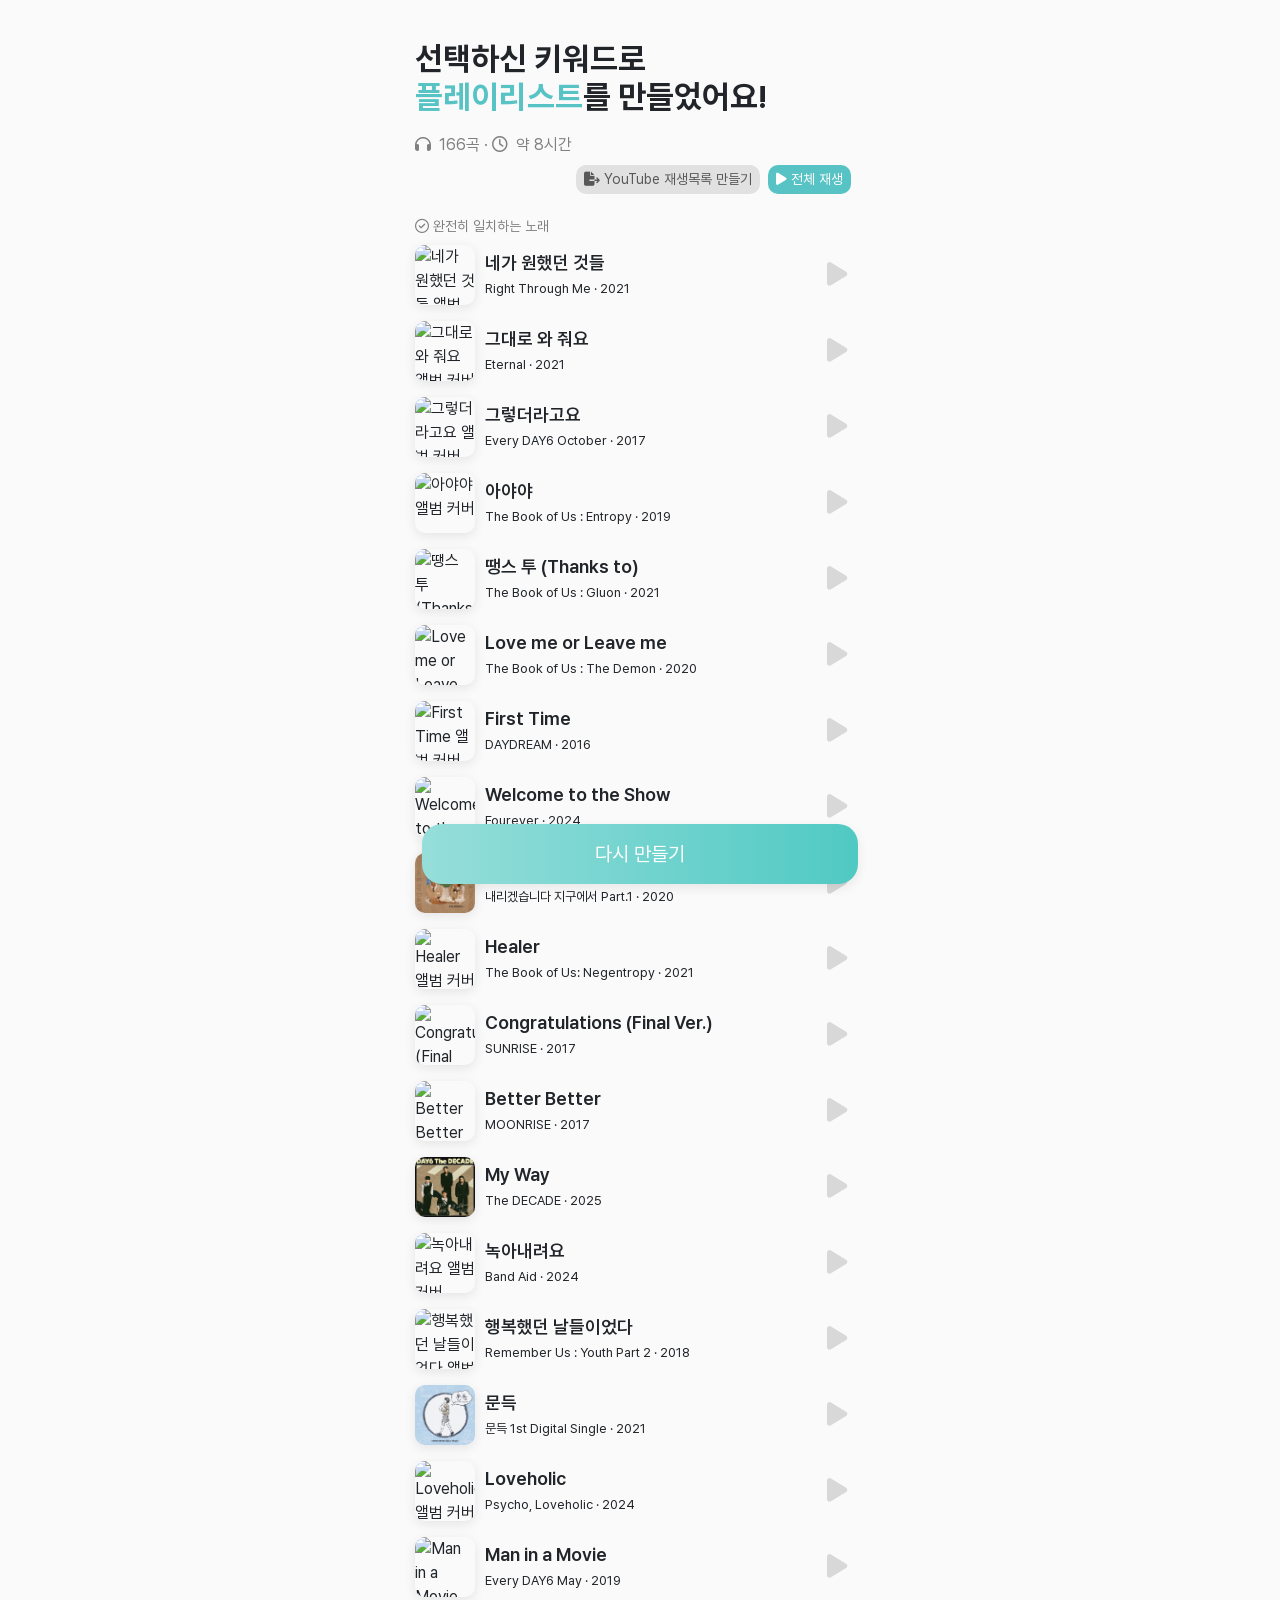
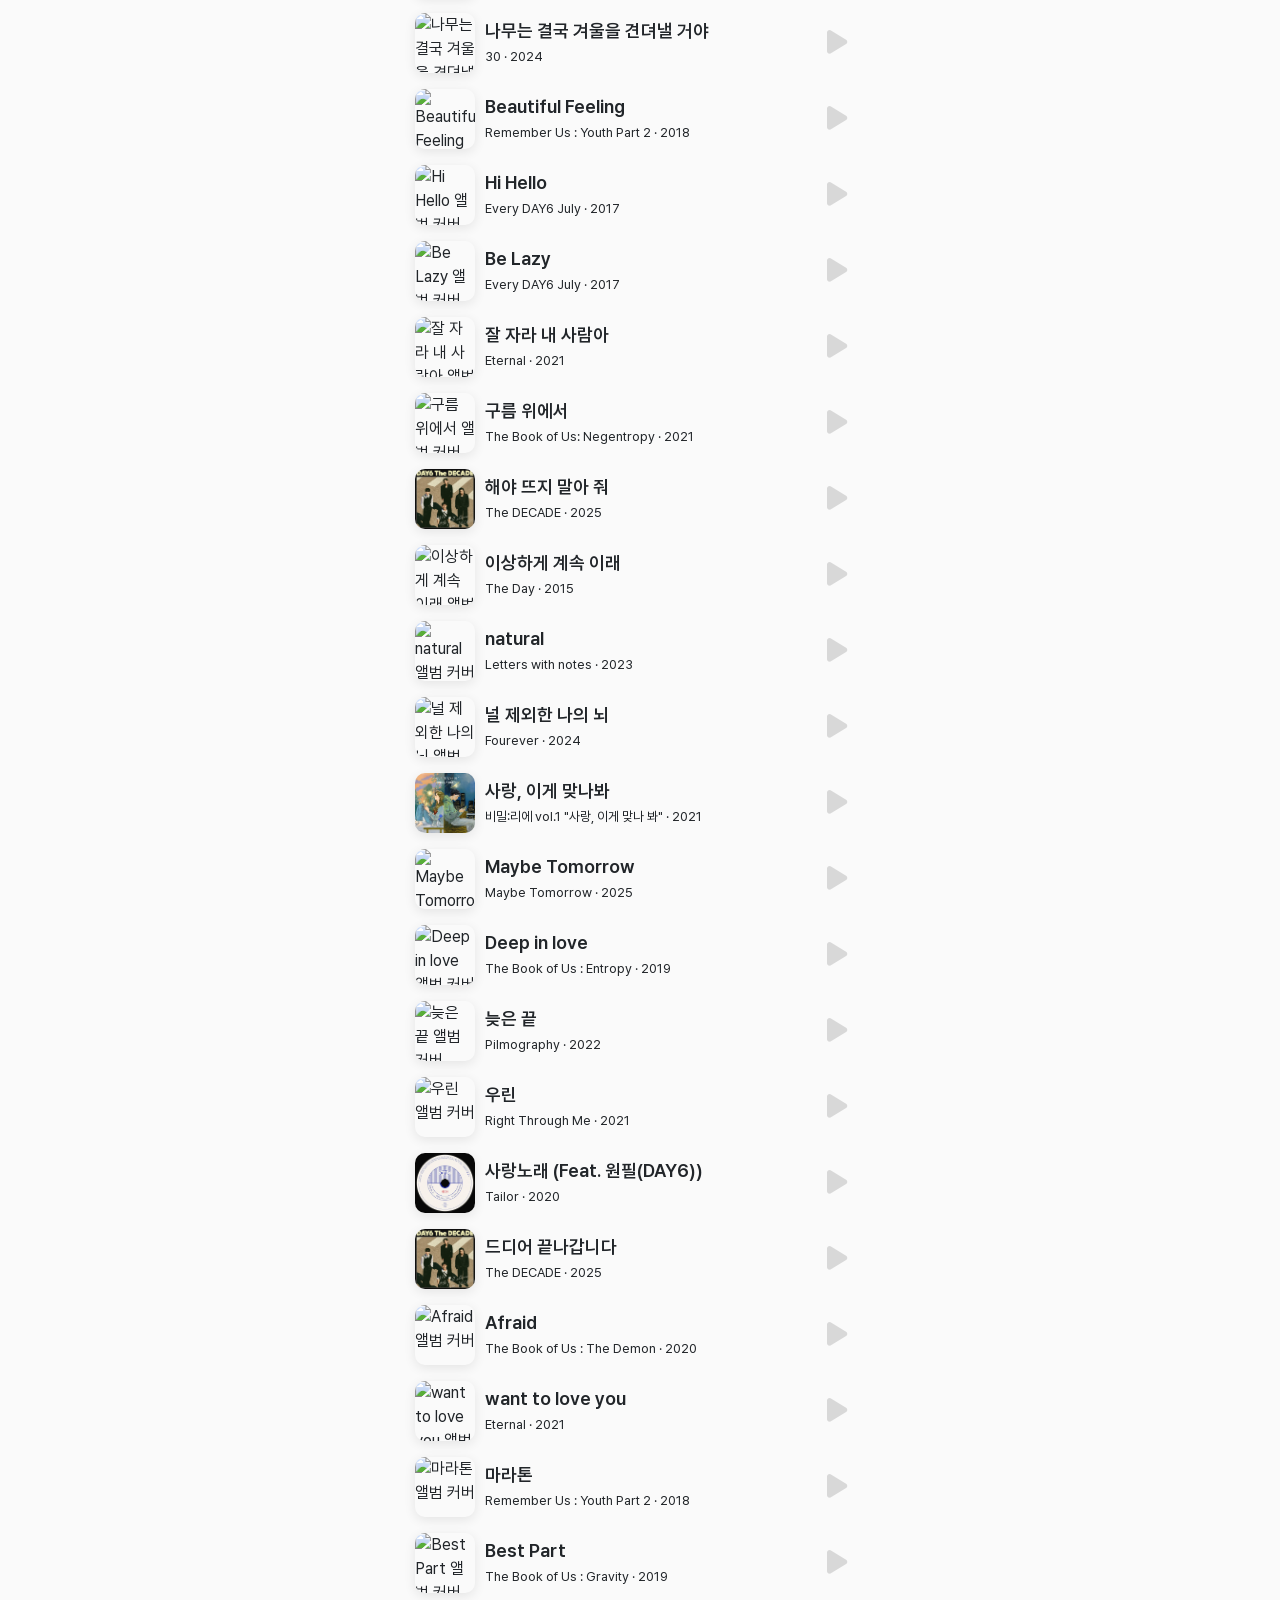
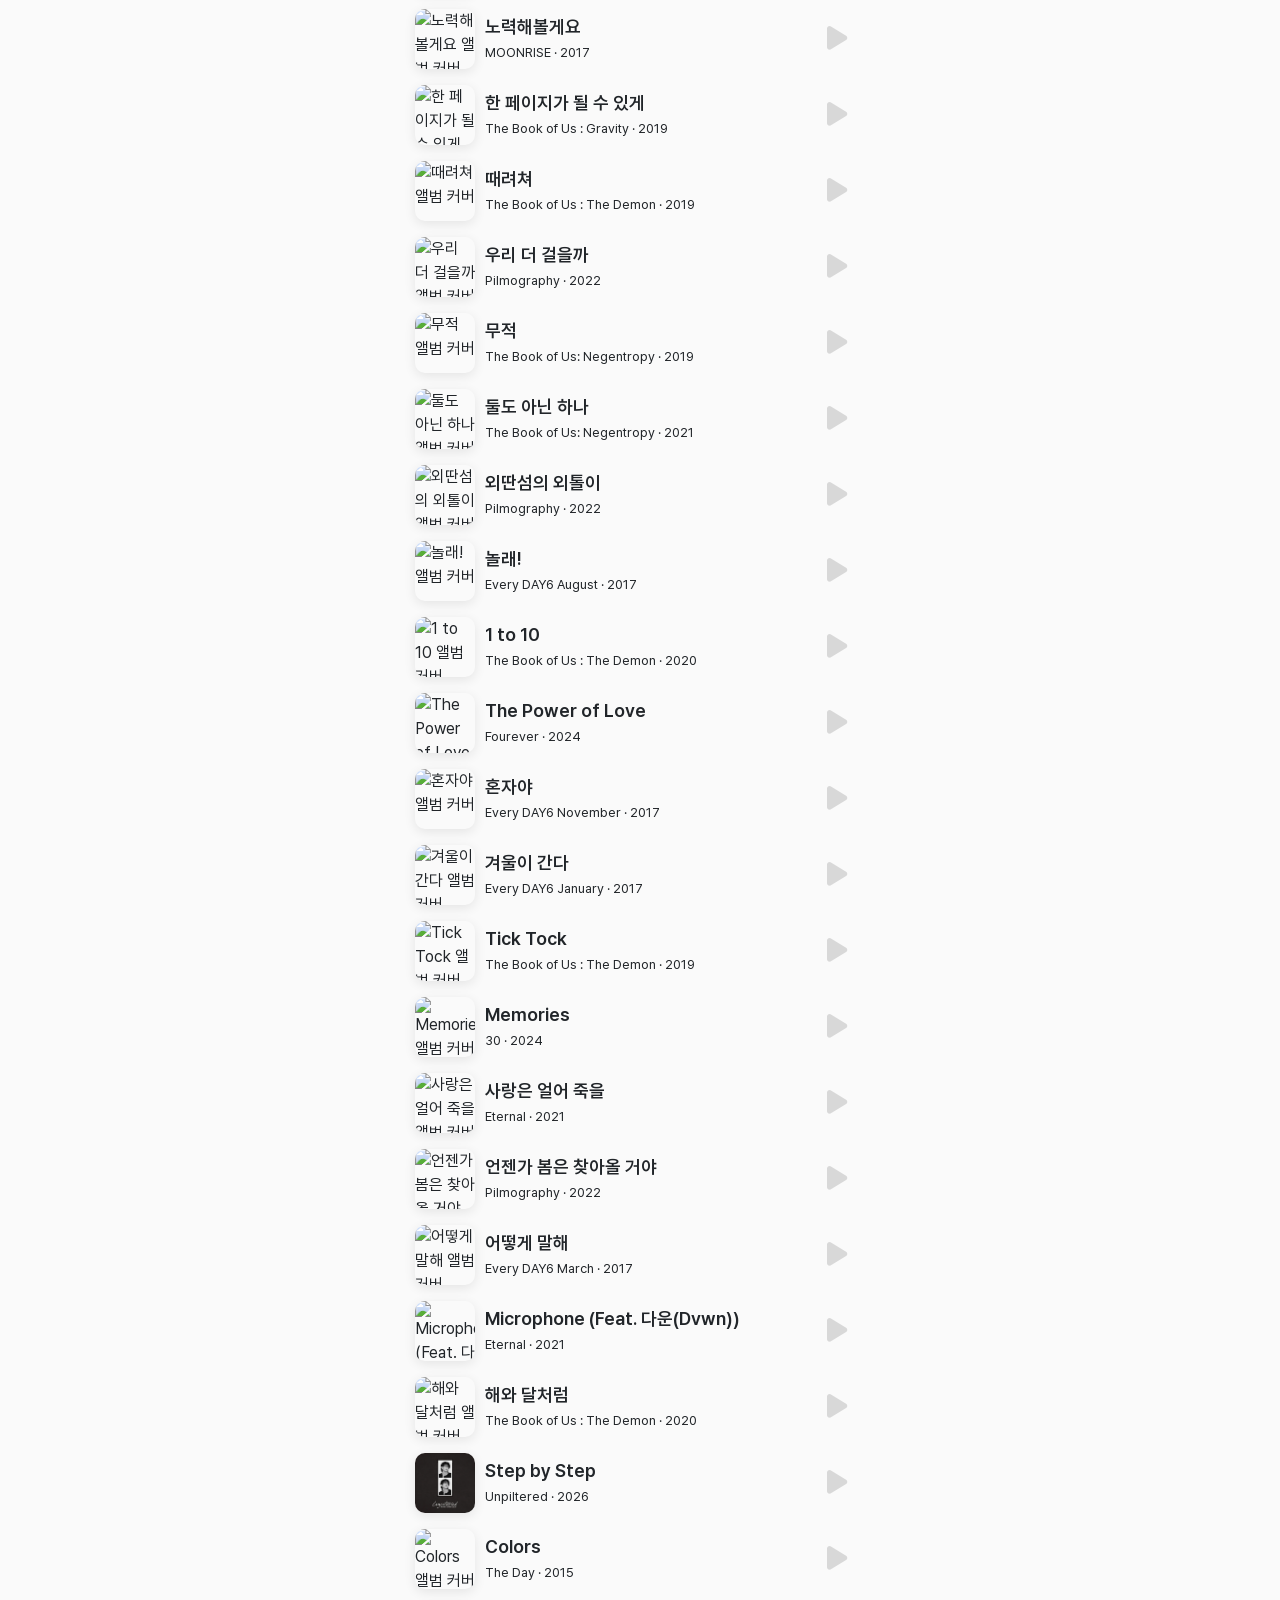
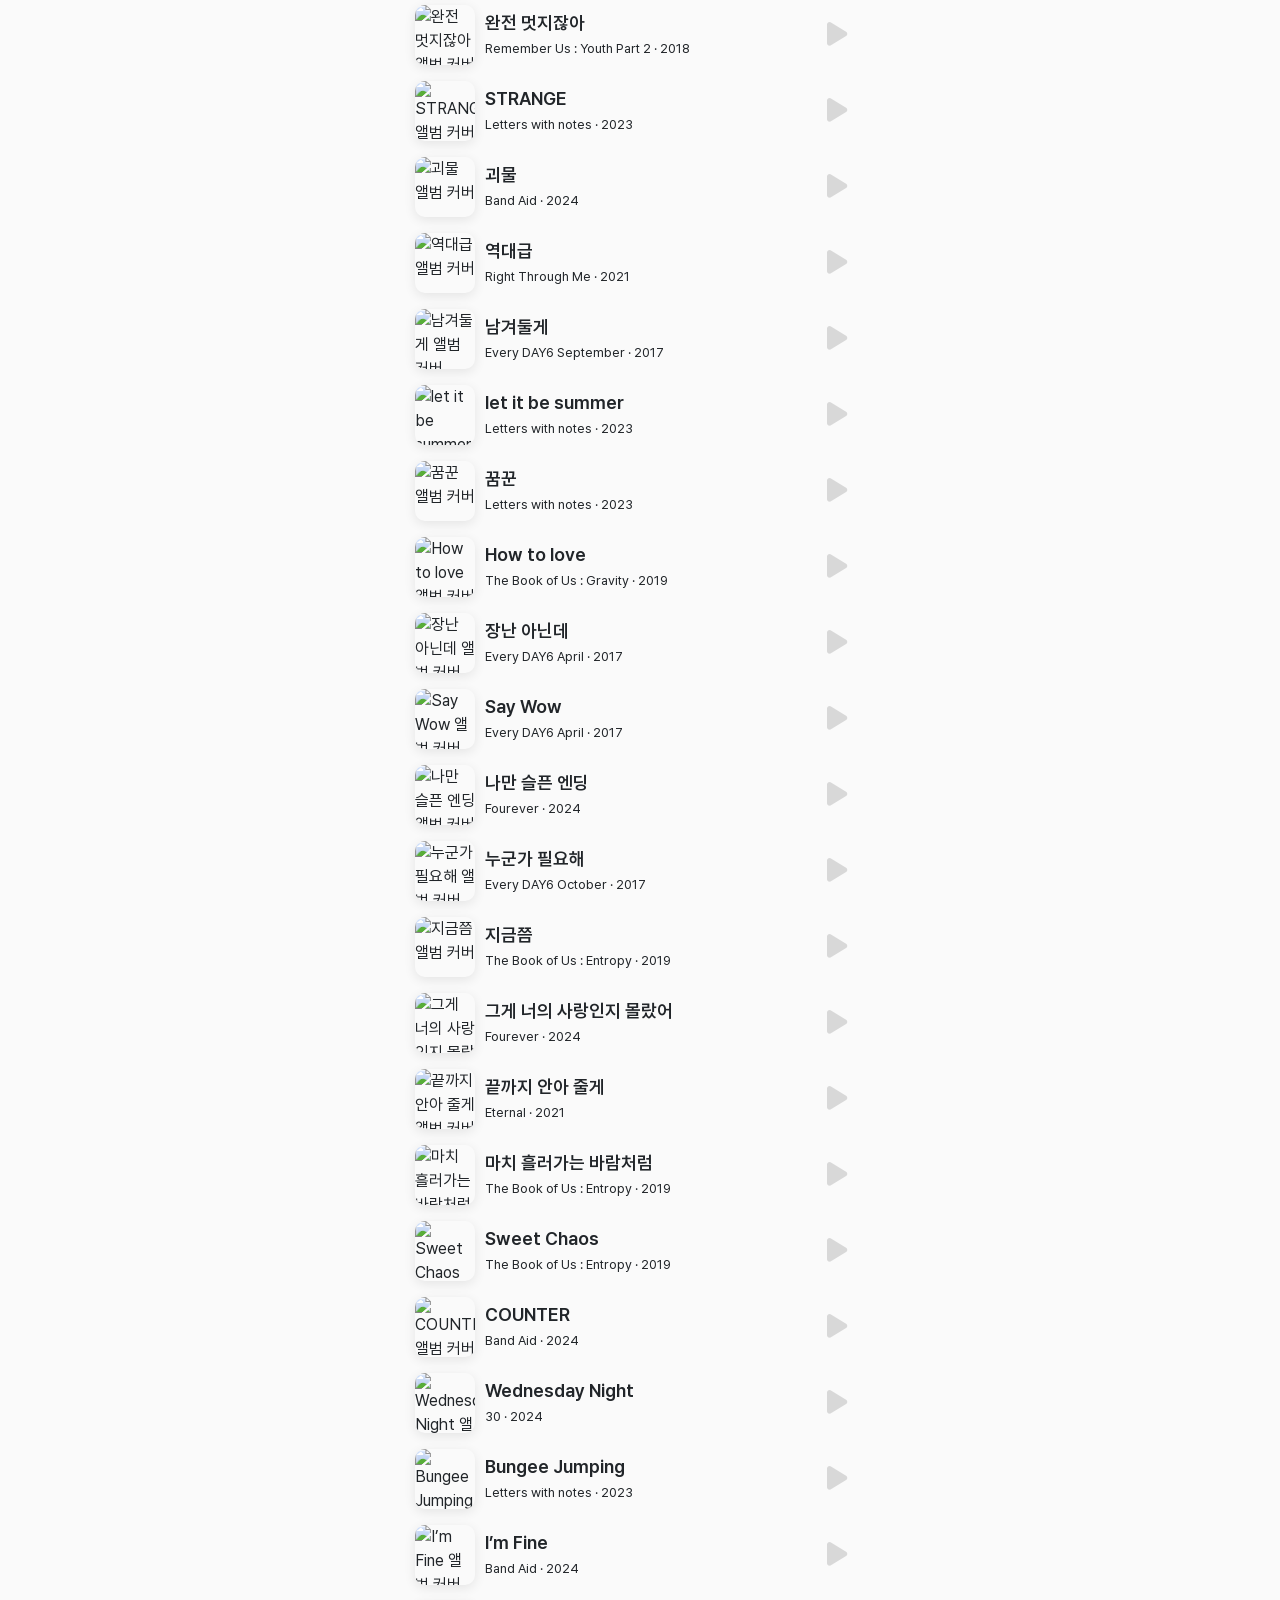
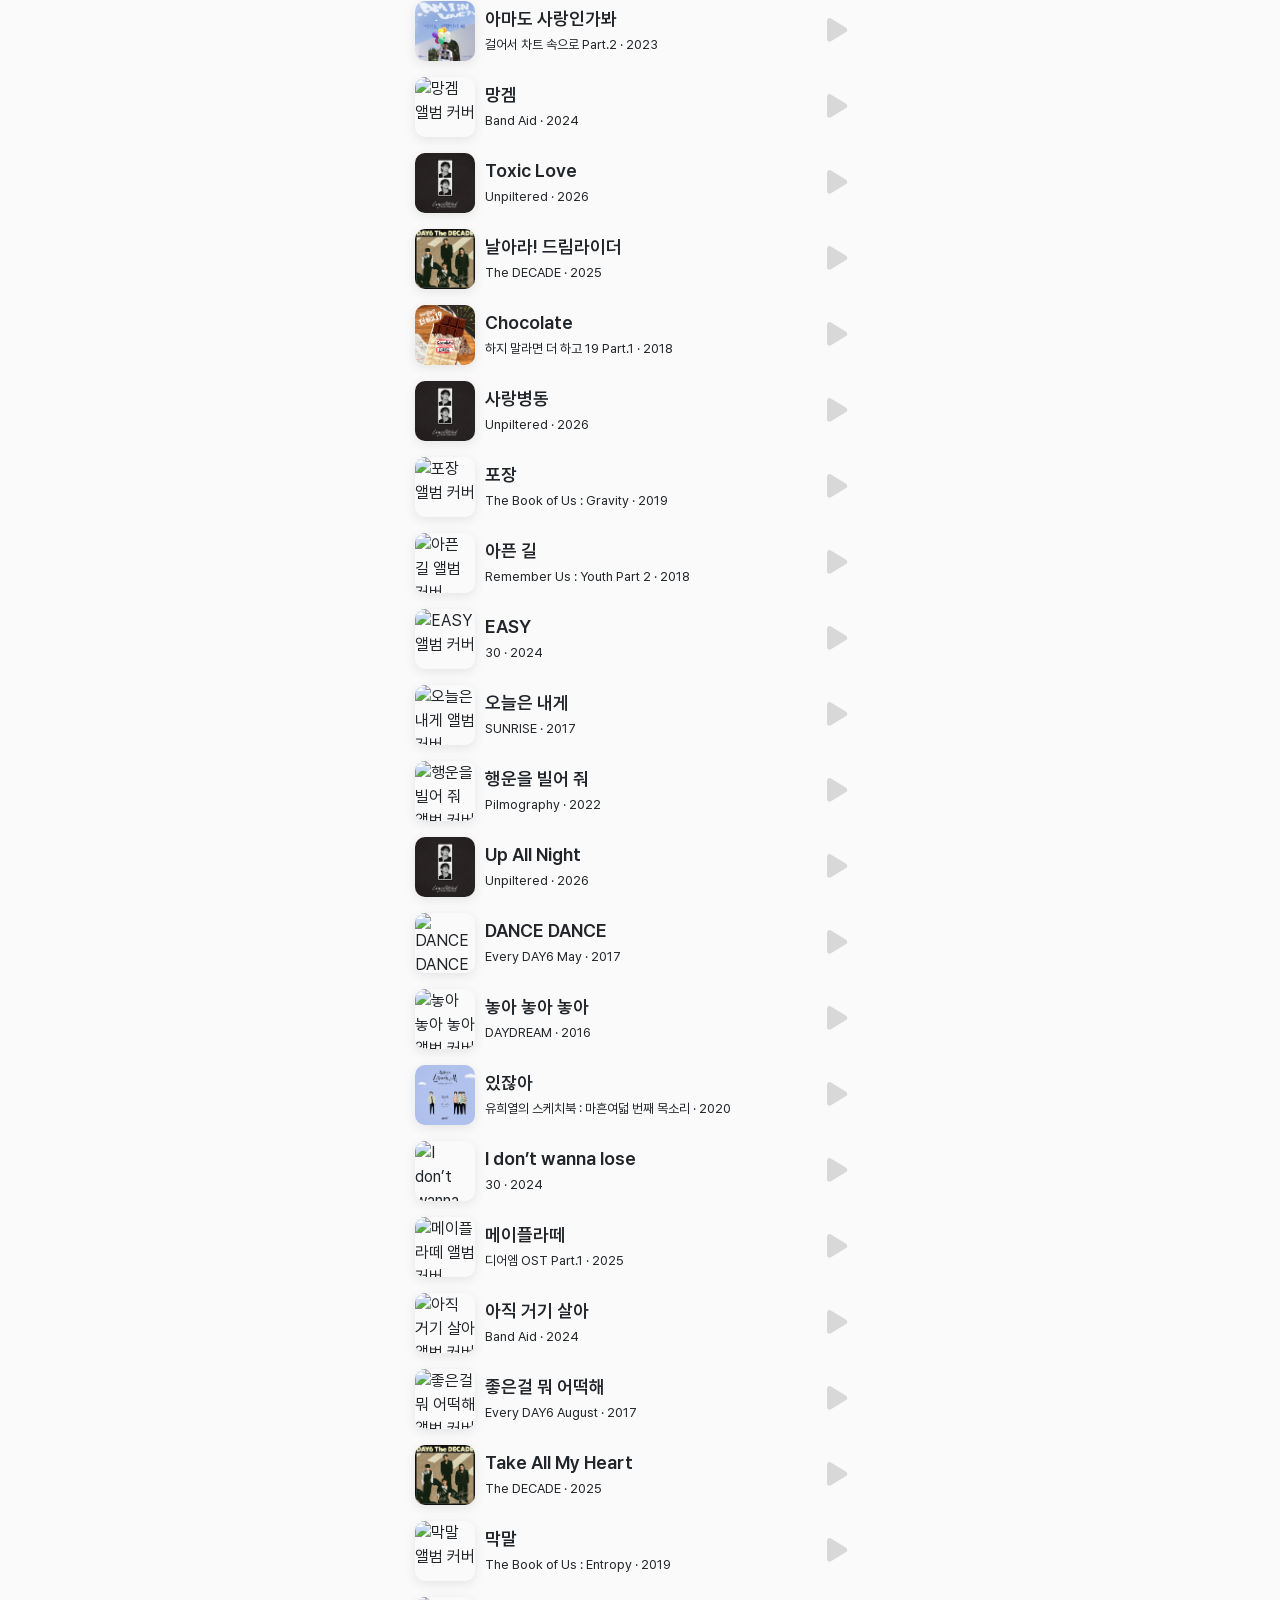
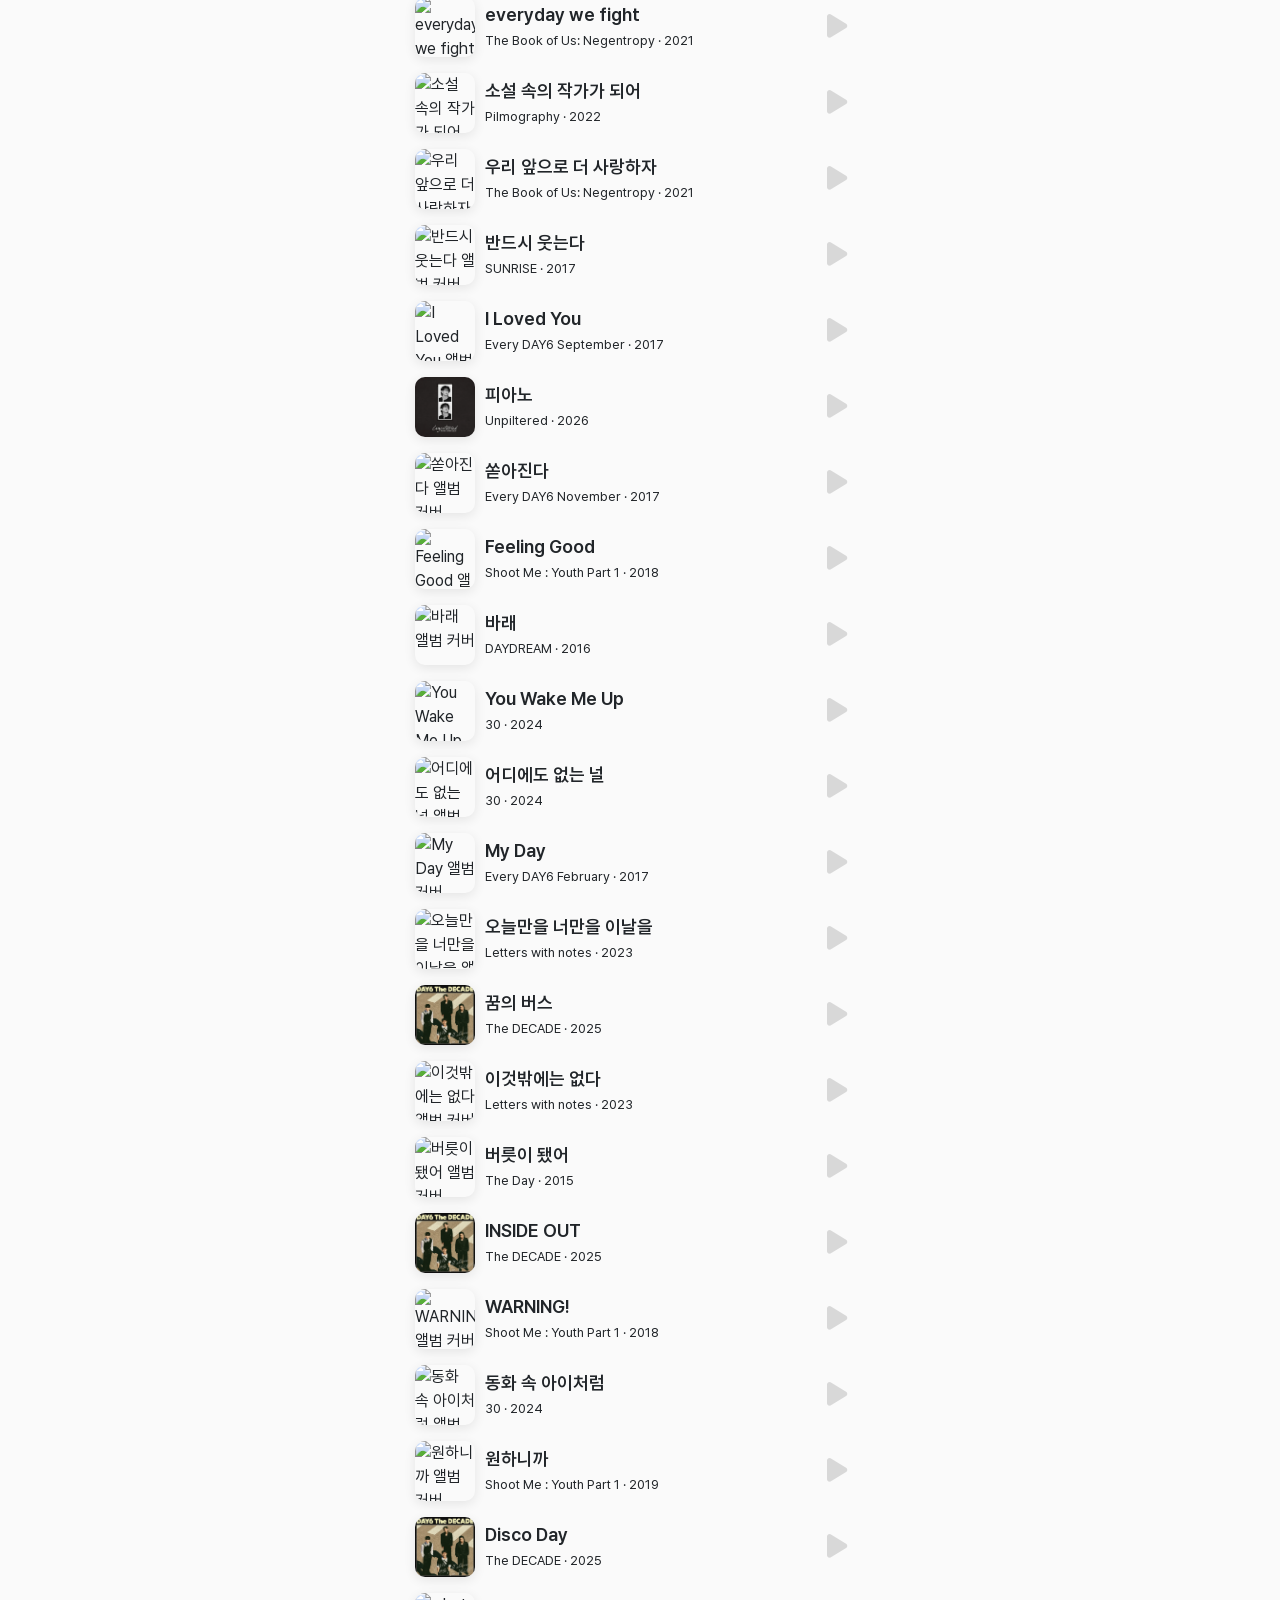
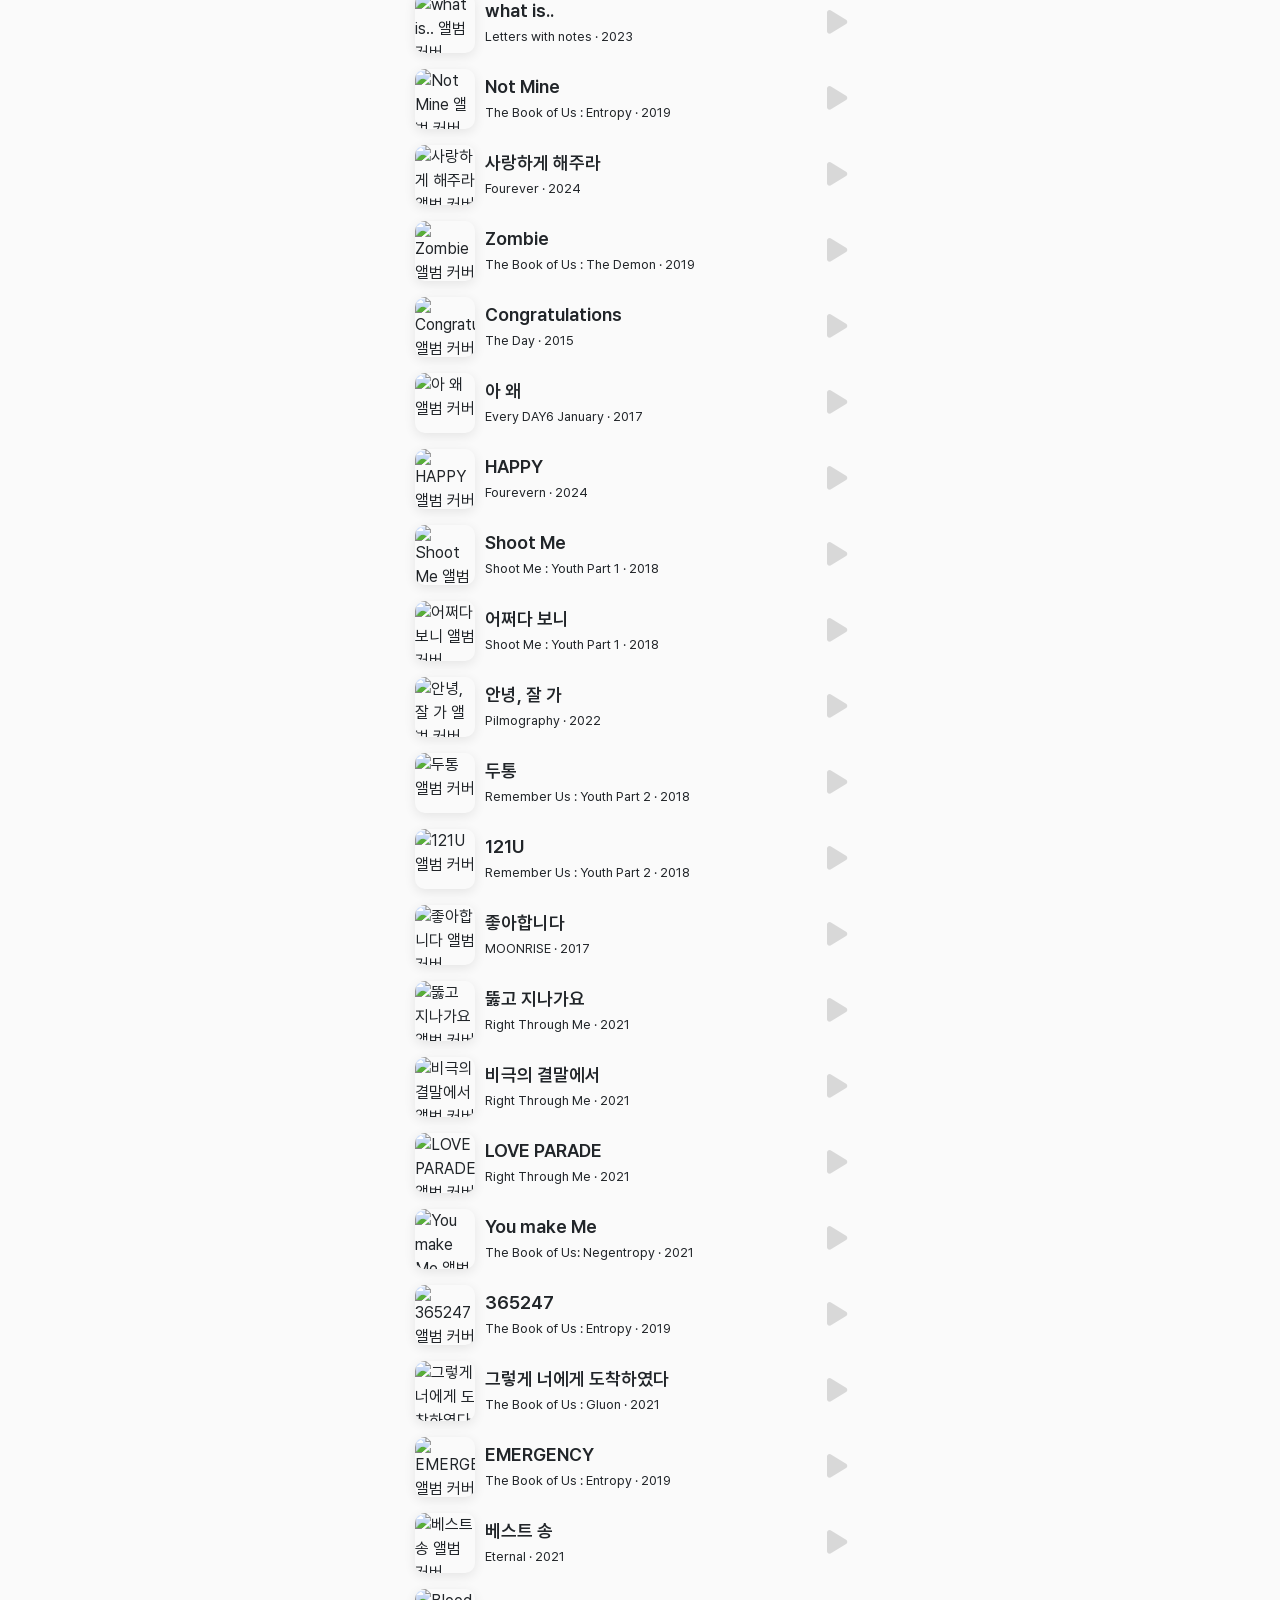
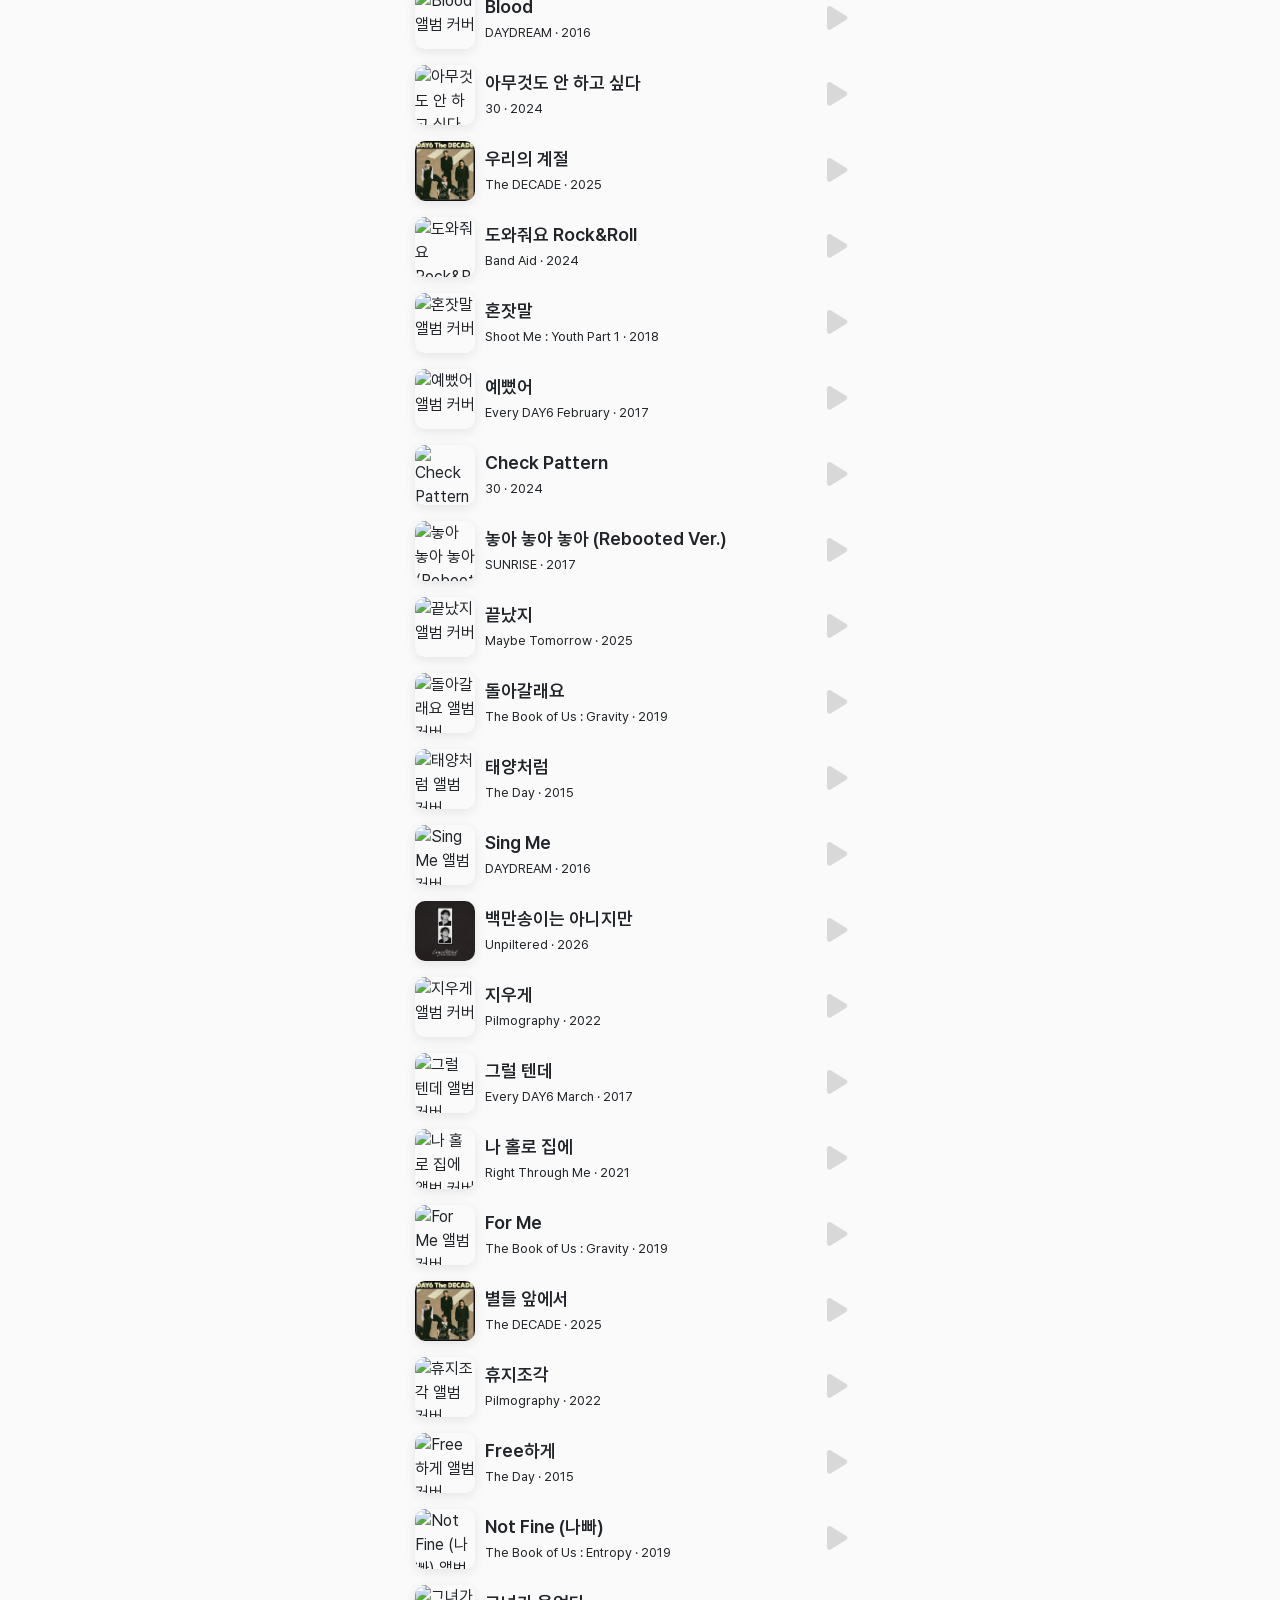
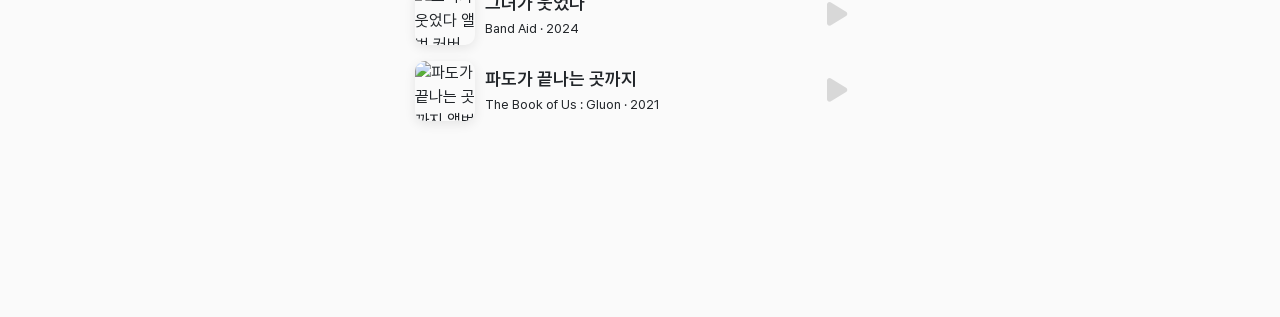
==== result.html @ 6f550e3d "UI Update" ====
<!DOCTYPE html>
<html lang="ko">
  <head>
    <meta charset="UTF-8" />
    <meta
      name="viewport"
      content="width=device-width, initial-scale=1.0, maximum-scale=1.0, minimum-scale=1.0, user-scalable=no, viewport-fit=cover"
    />
    <title>데플리</title>
    <link rel="stylesheet" href="assets/style.css" />
    <link rel="shortcut icon" href="favicon.png" type="image/x-icon" />
    <link
      href="https://cdn.jsdelivr.net/npm/bootstrap@5.3.3/dist/css/bootstrap.min.css"
      rel="stylesheet"
      integrity="sha384-QWTKZyjpPEjISv5WaRU9OFeRpok6YctnYmDr5pNlyT2bRjXh0JMhjY6hW+ALEwIH"
      crossorigin="anonymous"
    />
    <script src="https://apis.google.com/js/api.js"></script>

    <link
      rel="stylesheet"
      href="https://cdnjs.cloudflare.com/ajax/libs/font-awesome/6.5.2/css/all.min.css"
      integrity="sha512-SnH5WK+bZxgPHs44uWIX+LLJAJ9/2PkPKZ5QiAj6Ta86w+fsb2TkcmfRyVX3pBnMFcV7oQPJkl9QevSCWr3W6A=="
      crossorigin="anonymous"
      referrerpolicy="no-referrer"
    />
    <style>
      html {
        scrollbar-gutter: stable;
      }
      .loading {
        display: flex;
        justify-content: center;
        align-items: center;
        position: fixed;
        top: 0;
        left: 0;
        width: 100%;
        height: 100%;
        background-color: #fafafa;
        z-index: 9999;
        flex-direction: column;
      }
      /* 하단 플레이어 바 스타일 (검은색 반투명 블러 효과) */
      #playerBar {
        display: none; /* 기본 숨김 */
        flex-direction: column;
        padding: 0;
        border-radius: 20px;
        background: rgba(0, 0, 0, 0.45);
        backdrop-filter: blur(10px);
        -webkit-backdrop-filter: blur(10px);
        margin-bottom: 12px;
        color: white;
        border-top: 1px solid rgba(255, 255, 255, 0.1);
        border-left: 1px solid rgba(255, 255, 255, 0.1);
        border-right: 1px solid rgba(255, 255, 255, 0.1);
        overflow: hidden;
      }
      .player-content {
        display: flex;
        padding: 12px 18px;
        min-height: 64px;
        box-sizing: border-box;
        align-items: center;
        justify-content: space-between;
      }
      .progress-container {
        width: 100%;
        height: 2px;
        background: rgba(255, 255, 255, 0.2);
        cursor: pointer;
      }
      .progress-bar {
        width: 0%;
        height: 100%;
        background: rgb(255,255,255, 0.7);
        transition: width 0.1s linear;
      }
      .player-info {
        display: flex;
        align-items: center;
        overflow: hidden;
        flex: 1;
      }
      .player-info img {
        width: 40px;
        height: 40px;
        border-radius: 8px;
        margin-right: 10px;
        box-shadow: rgba(0, 0, 0, 0.1) 0px 2px 5px;
      }
      .player-text {
        white-space: nowrap;
        overflow: hidden;
        text-overflow: ellipsis;
      }
      .player-controls {
        display: flex;
        gap: 15px;
        align-items: center;
        margin-left: 10px;
      }
      .player-controls i {
        cursor: pointer;
        font-size: 20px;
        color: white;
      }
      .player-controls i:hover {
        opacity: 0.8;
      }
      #playerOverlay {
        position: fixed;
        inset: 0;
        z-index: 1040;
        display: flex;
        align-items: stretch;
        justify-content: center;
        padding: 0 0 24px;
        background: rgb(8, 10, 16); /* 투명도 제거 */
        opacity: 0;
        visibility: hidden;
        pointer-events: none;
        transition: opacity 0.28s ease, visibility 0.28s ease;
        overflow: hidden;
      }
      #playerOverlay::before {
        content: "";
        position: absolute;
        inset: 0;
        background-image: var(--overlay-bg);
        background-size: cover;
        background-position: center;
        filter: blur(80px) brightness(0.35);
        transform: scale(1.2);
        z-index: -1;
      }
      #playerOverlay.show {
        opacity: 1;
        visibility: visible;
        pointer-events: auto;
      }
      .overlay-shell {
        width: 100%;
        max-width: 420px;
        min-height: 100%;
        display: flex;
        flex-direction: column;
        align-items: stretch;
        color: white;
      }
      .overlay-cover-wrap {
        position: relative;
        width: 100%;
        margin-bottom: 0;
        overflow: hidden;
        border-radius: 0;
      }
      .overlay-dismiss {
        position: absolute;
        top: 14px;
        right: 14px;
        width: 38px;
        height: 38px;
        border: none;
        border-radius: 50%;
        background: rgba(0, 0, 0, 0.34);
        backdrop-filter: blur(10px);
        -webkit-backdrop-filter: blur(10px);
        color: white;
        font-size: 16px;
        z-index: 3;
      }
      #largeAlbumArt {
        width: 100%;
        aspect-ratio: 1 / 1;
        box-shadow: rgba(0, 0, 0, 0.28) 0px 24px 60px;
        object-fit: cover;
        display: block;
        filter: brightness(0.92);
        transform: scale(1);
        transition: filter 0.22s ease, transform 0.22s ease;
      }
      #largeAlbumArt.lyrics-active {
        filter: blur(14px) brightness(0.72);
        transform: scale(1.08);
      }
      .overlay-song-meta {
        width: 100%;
        text-align: center;
        margin-bottom: 10px;
        padding: 0 24px;
        transition: padding 0.3s ease;
      }
      @media (min-width: 420px) {
        .overlay-song-meta {
          padding: 0;
        }
      }
      .overlay-song-title {
        font-size: 20px;
        font-weight: 500;
        line-height: 1.25;
      }
      .overlay-song-album {
        margin-top: 6px;
        margin-bottom: 15px; /* 15px로 조정 */
        font-size: 12px;
        color: rgba(255, 255, 255, 0.72);
        transition: margin-bottom 0.3s ease;
      }
      @media (min-width: 420px) {
        .overlay-song-album {
          margin-bottom: 0; /* 넓은 화면에서는 제거 */
        }
      }
      .overlay-playlist-meta {
        margin-top: 10px;
        position: relative;
        text-align: left;
        padding: 0 24px;
        transition: padding 0.3s ease;
      }
      @media (min-width: 420px) {
        .overlay-playlist-meta {
          padding: 0;
        }
      }
      .overlay-playlist-label {
        font-size: 11px;
        letter-spacing: 0.04em;
        color: rgba(255, 255, 255, 0.45);
        text-transform: uppercase;
      }
      .overlay-playlist-list {
        margin-top: 6px;
        display: flex;
        flex-direction: column;
        gap: 4px;
        max-height: 92px;
        overflow-y: auto;
        scrollbar-width: none;
        transition: max-height 0.3s ease;
      }
      .overlay-playlist-list.expanded {
        max-height: 220px;
        mask-image: linear-gradient(to bottom, black calc(100% - 40px), transparent 100%);
        -webkit-mask-image: linear-gradient(to bottom, black calc(100% - 40px), transparent 100%);
      }
      .overlay-playlist-list::-webkit-scrollbar {
        display: none;
      }
      .overlay-playlist-item {
        display: flex;
        align-items: center;
        justify-content: flex-start;
        gap: 10px;
        padding: 8px 0;
        position: relative;
      }
      .playlist-toggle-btn {
        position: absolute; /* 버튼을 우측 끝으로 고정 */
        right: 0;
        background: transparent;
        border: none;
        color: rgba(255, 255, 255, 0.5);
        padding: 8px;
        cursor: pointer;
        font-size: 14px;
        transition: color 0.2s ease;
      }
      .playlist-toggle-btn:hover {
        color: white;
      }
      .overlay-playlist-cover {
        width: 40px;
        height: 40px;
        border-radius: 8px;
        object-fit: cover;
        box-shadow: none;
        flex-shrink: 0;
      }
      .overlay-playlist-text {
        min-width: 0;
      }
      .overlay-playlist-title {
        font-size: 14px;
        font-weight: 500;
        color: rgba(255, 255, 255, 0.9);
        line-height: 1.25;
        white-space: nowrap;
        overflow: hidden;
        text-overflow: ellipsis;
      }
      .overlay-playlist-subtitle {
        margin-top: 2px;
        font-size: 11px;
        color: rgba(255, 255, 255, 0.54);
        white-space: nowrap;
        overflow: hidden;
        text-overflow: ellipsis;
      }
      .overlay-playlist-empty {
        font-size: 12px;
        color: rgba(255, 255, 255, 0.42);
      }
      .overlay-progress-wrap {
        width: 100%;
        margin-bottom: 18px;
        padding: 0;
      }
      .overlay-progress-meta {
        display: flex;
        justify-content: space-between;
        margin-top: 8px;
        font-size: 11px;
        color: rgba(255, 255, 255, 0.55);
        padding: 0 12px;
        transition: padding 0.3s ease;
      }
      @media (min-width: 420px) {
        .overlay-progress-meta {
          padding: 0;
        }
      }
      #lyricsContainer {
        position: absolute;
        inset: 0;
        overflow-y: auto;
        color: white;
        font-size: 15px;
        line-height: 1.55;
        padding: 0 22px;
        background: rgba(6, 8, 12, 0.24);
        border-radius: 0;
        border: none;
        scroll-behavior: smooth;
        scrollbar-width: none;
        isolation: isolate;
        z-index: 1;
        box-sizing: border-box;
      }
      #lyricsContainer::after {
        display: none;
      }
      #lyricsContainer::before {
        display: none;
      }
      #lyricsContainer::-webkit-scrollbar {
        display: none;
      }
      .lyrics-loading {
        position: absolute;
        inset: 0;
        display: flex;
        flex-direction: column;
        align-items: center;
        justify-content: center;
        gap: 10px;
        color: rgba(255, 255, 255, 0.88);
        font-size: 13px;
        text-align: center;
      }
      .lyrics-loading .spinner-border {
        width: 22px;
        height: 22px;
        border-width: 0.18em;
      }
      .lyrics-track {
        position: relative;
        z-index: 1;
        display: flex;
        flex-direction: column;
        align-items: center;
        gap: 10px;
        justify-content: flex-start;
        min-height: max-content;
        padding: 50% 0;
        text-align: center;
        box-sizing: border-box;
      }
      .lyric-line {
        width: 100%;
        padding: 4px 10px;
        opacity: 0.22;
        color: rgba(255, 255, 255, 0.5);
        transition: opacity 0.22s ease, color 0.22s ease, transform 0.22s ease, filter 0.22s ease;
        word-break: keep-all;
        overflow-wrap: anywhere;
        filter: blur(0.2px);
      }
      #lyricsContainer.plain-lyrics .lyric-line {
        opacity: 0.9;
        color: rgba(255, 255, 255, 0.9);
      }
      .lyric-line.active {
        opacity: 1;
        color: #fff;
        font-weight: 500;
        transform: scale(1.06);
        filter: blur(0);
      }
      .play {
        width: 36px;
        text-align: center;
        display: inline-block;
      }
      .volume-container {
        width: 100%;
        display: flex;
        align-items: center;
        gap: 10px;
        margin-top: 10px;
        padding: 12px 24px;
        transition: padding 0.3s ease;
      }
      @media (min-width: 420px) {
        .volume-container {
          padding: 12px 0;
        }
      }
      .overlay-main-controls {
        display: flex;
        align-items: center;
        justify-content: center;
        gap: 44px;
        width: 100%;
        margin: auto 0; /* 수직 중앙 정렬 */
        padding: 0 24px;
        transition: padding 0.3s ease;
      }
      @media (min-width: 420px) {
        .overlay-main-controls {
          padding: 0;
        }
      }
      .overlay-main-controls i {
        color: white;
        cursor: pointer;
      }
      .overlay-sub-controls {
        display: flex;
        align-items: center;
        justify-content: center;
        gap: 12px;
        width: 100%;
        margin-top: 15px;
      }
      .overlay-control-btn {
        width: auto;
        height: 32px;
        padding: 0 14px;
        display: inline-flex;
        align-items: center;
        justify-content: center;
        gap: 6px;
        border: 1px solid rgba(255, 255, 255, 0.25);
        border-radius: 99px;
        background: transparent;
        color: rgba(255, 255, 255, 0.9);
        font-size: 12px;
        font-weight: 500;
        transition: all 0.2s ease;
        cursor: pointer;
      }
      .overlay-control-btn:active {
        background: rgba(255, 255, 255, 0.1);
        transform: scale(0.96);
      }
      .overlay-control-btn:disabled {
        opacity: 0.2;
      }
      .overlay-control-btn.is-off {
        color: rgba(255, 255, 255, 0.4);
        border-color: rgba(255, 255, 255, 0.15);
      }
      .overlay-main-controls #overlayPrevBtn,
      .overlay-main-controls #overlayNextBtn {
        font-size: 28px;
        opacity: 0.86;
      }
      .overlay-main-controls #overlayPlayBtn {
        width: 48px;
        height: auto;
        display: inline-flex;
        align-items: center;
        justify-content: center;
        background: transparent;
        color: white;
        font-size: 40px;
        box-shadow: none;
      }
      body.player-overlay-open {
        overflow: hidden;
      }
      .volume-container i {
        color: white;
        font-size: 14px;
        width: 16px;
      }
      .volume-slider-container {
        flex: 1;
        height: 4px;
        background: rgba(255, 255, 255, 0.2);
        border-radius: 2px;
        cursor: pointer;
        position: relative;
      }
      .volume-slider-bar {
        width: 100%;
        height: 100%;
        background: rgb(255,255,255, 0.7);
        border-radius: 2px;
        position: relative;
      }
      .volume-knob {
        position: absolute;
        right: -8px;
        top: 50%;
        transform: translateY(-50%);
        width: 16px;
        height: 16px;
        background: white;
        border-radius: 50%;
        box-shadow: 0 0 5px rgba(0,0,0,0.3);
        cursor: grab;
      }
      .volume-knob:active {
        cursor: grabbing;
        transform: translateY(-50%) scale(1.1);
      }
      @media (max-height: 700px) {
        .overlay-shell {
          padding-top: 0;
        }
        .overlay-song-meta {
          margin-bottom: 10px;
        }
        .overlay-song-album {
          margin-bottom: 0;
        }
        .overlay-song-title {
          font-size: 18px;
        }
        .overlay-playlist-meta {
          margin-top: 5px;
        }
        .overlay-main-controls {
          margin: 10px 0;
          gap: 30px;
        }
        .overlay-sub-controls {
          display: none;
        }
      }
      @media (hover: none) and (pointer: coarse) {
        .volume-container {
          display: none;
        }
      }
    </style>
  </head>
  <body>
    <div class="loading">
      <p class="bold">플레이리스트를 만들고 있어요.</p>
      <div class="spinner-border" role="status">
        <span class="visually-hidden">Loading...</span>
      </div>
    </div>
    <div class="container" style="margin-top: 40px">
      <h2 class="highlight">
        선택하신 키워드로<br />
        <span style="color: #57c3c5">플레이리스트</span>를 만들었어요!
      </h2>

      <div class="mt-3">
        <span class="detail">
          <i class="fa-solid fa-headphones"></i> &nbsp;<span id="count">0</span>곡 · 
          <i class="fa-regular fa-clock"></i> &nbsp;약 <span id="time">0분</span>
        </span>
      </div>

      <div class="d-flex gap-2 mt-2 justify-content-end">
        <button
          type="button"
          class="btn btn-secondary btn-sm"
          id="makepli"
          style="
            border-radius: 10px;
            background-color: rgb(0, 0, 0, 10%);
            border: none;
            color: #585858;
          "
        >
          <i class="fa-solid fa-file-export"></i> YouTube 재생목록 만들기
        </button>
        <button
          type="button"
          class="btn btn-primary btn-sm"
          id="playAllInternal"
          style="
            border-radius: 10px;
            background-color: #57c3c5;
            border: none;
            color: white;
          "
        >
          <i class="fa-solid fa-play"></i> 전체 재생
        </button>
      </div>

      <div style="margin-top: 22px"></div>
      <span id="songDetail" style="color: gray; font-size: 14px"
        ><i class="fa-regular fa-circle-check"></i> 완전히 일치하는 노래</span
      >
      <span id="songDetailAlert" style="color: gray; font-size: 14px"
        ><i class="fa-solid fa-circle-info"></i> 결과가 없어 비슷한 노래를
        표시합니다.</span
      >
      <div id="songList" class="mt-2"></div>

      <div style="margin-top: 10px"></div>
      <span id="similarDetail" style="color: gray; font-size: 14px"
        ><i class="fa-solid fa-code-compare"></i> 비슷한 노래</span
      >

      <div id="similarSong" class="mt-2"></div>

      <div style="height: 180px"></div>
      <div id="playerOverlay" aria-hidden="true">
        <div class="overlay-shell">
          <div class="overlay-cover-wrap">
            <button type="button" class="overlay-dismiss" id="minimizePlayerBtn" aria-label="플레이어 닫기">
              <i class="fa-solid fa-chevron-down"></i>
            </button>
            <img id="largeAlbumArt" src="favicon.png" alt="앨범 커버">
            <div id="lyricsContainer">가사를 불러오는 중입니다...</div>
          </div>
          <div class="overlay-progress-wrap">
            <div class="progress-container" id="overlayProgressContainer">
              <div class="progress-bar" id="overlayProgressBar"></div>
            </div>
            <div class="overlay-progress-meta">
              <span id="currentTimeLabel">0:00</span>
              <span id="durationLabel">0:00</span>
            </div>
          </div>
          <div class="overlay-song-meta">
            <div id="overlayTitle" class="overlay-song-title">재생 중인 곡이 없습니다</div>
            <div id="overlayAlbum" class="overlay-song-album">플레이리스트를 시작해보세요</div>
          </div>
          <div class="overlay-playlist-meta">
            <div class="overlay-playlist-label">다음 재생</div>
            <div id="overlayPlaylist" class="overlay-playlist-list"></div>
          </div>
          <div class="overlay-main-controls">
            <i class="fa-solid fa-backward-step" id="overlayPrevBtn"></i>
            <i class="fa-solid fa-play fa-fw" id="overlayPlayBtn"></i>
            <i class="fa-solid fa-forward-step" id="overlayNextBtn"></i>
          </div>

          <div class="volume-container">
            <i class="fa-solid fa-volume-high" id="volumeIcon"></i>
            <div class="volume-slider-container" id="volumeSliderContainer">
              <div class="volume-slider-bar" id="volumeSliderBar">
                <div class="volume-knob"></div>
              </div>
            </div>
          </div>

          <div class="overlay-sub-controls">
            <button type="button" class="overlay-control-btn" id="lyricsToggleBtn" aria-label="가사 끄기">
              <i class="fa-solid fa-closed-captioning"></i> 가사
            </button>
            <button type="button" class="overlay-control-btn" id="openYoutubeBtn" aria-label="유튜브에서 열기">
              <i class="fa-brands fa-youtube"></i> YouTube
            </button>
          </div>
        </div>
      </div>
      <div class="fixed-bottom pwa-fixed-bottom">
        <div class="d-grid container">
          <div id="playerBar">
            <div class="player-content">
              <div class="player-info">
                <img id="currentCover" src="favicon.png" alt="앨범 커버">
                <div class="player-text">
                  <div id="currentTitle" class="bold" style="font-size: 14px;">재생 중인 곡이 없습니다</div>
                  <div id="currentAlbum" style="font-size: 11px; opacity: 0.9;">플레이리스트를 시작해보세요</div>
                </div>
              </div>
              <div class="player-controls">
                <i class="fa-solid fa-backward-step" id="prevBtn"></i>
                <i class="fa-solid fa-play" id="mainPlayBtn"></i>
                <i class="fa-solid fa-forward-step" id="nextBtn"></i>
                <i class="fa-solid fa-xmark" id="closePlayerBtn" style="margin-left: 5px; opacity: 0.7;"></i>
              </div>
            </div>
            <div class="progress-container" id="progressContainer">
              <div class="progress-bar" id="progressBar"></div>
            </div>
          </div>
          
          <!-- 다시 만들기 버튼 -->
          <a
            class="btn btn-primary letsmake btn-lg mb-3"
            type="button"
            href="index.html"
          >
            다시 만들기
          </a>
        </div>
      </div>
    </div>

    <div id="player"></div>

    <!-- YouTube Export Modal -->
    <div class="modal fade" id="exportModal" tabindex="-1" aria-labelledby="exportModalLabel" aria-hidden="true">
      <div class="modal-dialog modal-dialog-centered">
        <div class="modal-content" style="border-radius: 20px; border: none;">
          <div class="modal-header" style="border-bottom: none; padding-top: 25px;">
            <h5 class="modal-title bold" id="exportModalLabel" style="width: 100%; text-align: center;">YouTube 재생목록 내보내기</h5>
            <button type="button" class="btn-close" data-bs-dismiss="modal" aria-label="Close" style="position: absolute; right: 20px;"></button>
          </div>
          <div class="modal-body" style="padding: 20px 25px 30px 25px; text-align: center; color: #585858;">
            어떤 곡들을 유튜브 재생목록으로 내보낼까요?
          </div>
          <div class="modal-footer" style="border-top: none; padding: 0 25px 25px 25px; display: flex; flex-direction: column; gap: 10px;">
            <button type="button" class="btn btn-primary" id="exportAll" style="width: 100%; border-radius: 12px; padding: 12px; background-color: #57c3c5; border: none;">비슷한 곡까지 포함해서 내보내기</button>
            <button type="button" class="btn btn-secondary" id="exportExact" style="width: 100%; border-radius: 12px; padding: 12px; background-color: #f0f0f0; border: none; color: #585858;">완전히 일치하는 곡만 내보내기</button>
            <p style="font-size: 12px; color: #a0a0a0; margin-top: 5px; text-align: center;">
              <i class="fa-solid fa-circle-info"></i> 모든 곡이 내보내지지 않는다면 브라우저 설정에서 팝업을 항상 허용해 주세요.
            </p>
          </div>
        </div>
      </div>
    </div>

    <script
      src="https://code.jquery.com/jquery-3.6.0.min.js"
      integrity="sha256-Km8ylRGRbzLFeX3rwU8BmHnPtqUuX2qfZeVizLPBkvY="
      crossorigin="anonymous"
    ></script>
    <script src="result.js"></script>

    <script>
      window.onload = function () {
        // 로딩 화면을 표시하는 코드
        setTimeout(function () {
          var loading = document.querySelector(".loading");
          loading.style.transition = "opacity 0.1s";
          loading.style.opacity = "0";
          setTimeout(function () {
            loading.style.display = "none";
          }, 500);
          var container = document.querySelector(".container");
          container.style.display = "block";
        }, 500);
      };

      (function () {
        var isStandaloneMode =
          window.matchMedia("(display-mode: standalone)").matches ||
          window.navigator.standalone === true;

        document.body.classList.toggle("standalone-pwa", isStandaloneMode);
      })();
    </script>

    <script
      src="https://cdn.jsdelivr.net/npm/bootstrap@5.3.3/dist/js/bootstrap.bundle.min.js"
      integrity="sha384-YvpcrYf0tY3lHB60NNkmXc5s9fDVZLESaAA55NDzOxhy9GkcIdslK1eN7N6jIeHz"
      crossorigin="anonymous"
    ></script>

    <script type="text/javascript" src="//wcs.naver.net/wcslog.js"></script>
    <script type="text/javascript">
      if (!wcs_add) var wcs_add = {};
      wcs_add["wa"] = "500e5e6edbc548";
      if (window.wcs) {
        wcs_do();
      }
    </script>
  </body>
</html>
---- assets/style.css ----
@import url("pretendard.css");

@media (min-width: 465px) {
  .container {
    width: 460px !important;
  }
}

body {
  background-color: #fafafa !important;
  font-family: "Pretendard", -apple-system, BlinkMacSystemFont, system-ui, Roboto, "Helvetica Neue", "Segoe UI", "Apple SD Gothic Neo", "Noto Sans KR", "Malgun Gothic", "Apple Color Emoji", "Segoe UI Emoji", "Segoe UI Symbol", sans-serif !important;
}

body.has-ios-install-prompt {
  overflow: hidden;
}

body.standalone-pwa .pwa-fixed-bottom {
  bottom: env(safe-area-inset-bottom, 0px);
  padding-bottom: env(safe-area-inset-bottom, 0px);
}

body.standalone-pwa .pwa-bottom-spacer {
  height: calc(100px + env(safe-area-inset-bottom, 0px));
}

.highlight {
  font-family: "Pretendard", -apple-system, BlinkMacSystemFont, system-ui, Roboto, "Helvetica Neue", "Segoe UI", "Apple SD Gothic Neo", "Noto Sans KR", "Malgun Gothic", "Apple Color Emoji", "Segoe UI Emoji", "Segoe UI Symbol", sans-serif !important;
  font-weight: 700;
}

.bold {
  font-family: "Pretendard", sans-serif !important;
  font-weight: 600 !important;
}

.detail {
  color: gray;
}

.btn-margin-b {
  margin-bottom: 10px;
}

/* 키워드 선택 */
.keyword {
  display: inline-block;
  padding: 8px 13px 8px 13px;
  border: 1px solid #57c3c5;
  cursor: pointer;
  position: relative;
  border-radius: 15px;
  color: #57c3c5;
}

.keyword.selected {
  background-color: #57c3c5;
  color: #fff;
}

.letsmake {
  border-radius: 20px !important;
  border: none !important;
  padding-top: 15px !important;
  padding-bottom: 15px !important;
  background: #50c9c3; /* fallback for old browsers */
  background: -webkit-linear-gradient(
    to right,
    #96deda,
    #50c9c3
  ); /* Chrome 10-25, Safari 5.1-6 */
  background: linear-gradient(
    to right,
    #96deda,
    #50c9c3
  ); /* W3C, IE 10+/ Edge, Firefox 16+, Chrome 26+, Opera 12+, Safari 7+ */
  box-shadow: rgba(0, 0, 0, 0.08) 0px 4px 12px;
}

.ios-install-prompt {
  position: fixed;
  inset: 0;
  z-index: 1200;
  display: flex;
  align-items: center;
  justify-content: center;
  padding: 20px;
}

.ios-install-backdrop {
  position: absolute;
  inset: 0;
  background:
    radial-gradient(circle at top, rgba(87, 195, 197, 0.28), transparent 38%),
    rgba(9, 16, 20, 0.68);
  backdrop-filter: blur(14px);
  -webkit-backdrop-filter: blur(14px);
}

.ios-install-sheet {
  position: relative;
  width: min(100%, 430px);
  padding: 28px 22px 22px;
  border-radius: 30px;
  background: rgba(255, 255, 255, 0.96);
  box-shadow: 0 24px 60px rgba(13, 33, 34, 0.28);
  border: 1px solid rgba(87, 195, 197, 0.18);
}

.ios-install-eyebrow {
  margin: 0 0 10px;
  font-size: 12px;
  font-weight: 700;
  color: #57c3c5;
  letter-spacing: 0.04em;
}

.ios-install-title {
  display: block;
  margin-bottom: 10px;
  font-size: 24px;
  line-height: 1.3;
  font-weight: 800;
  color: #1d1d1f;
}

.ios-install-copy {
  margin: 0;
  color: #585858;
  line-height: 1.5;
  font-size: 15px;
}

.ios-install-copy i {
  margin: 0 2px;
  color: #57c3c5;
}

.ios-install-step {
  display: inline-block;
  margin-left: 2px;
  padding: 3px 10px;
  border-radius: 999px;
  background-color: rgba(87, 195, 197, 0.12);
  color: #359da0;
  font-weight: 700;
}

.ios-install-instruction {
  display: flex;
  align-items: center;
  margin-top: 10px;
  padding: 12px 16px;
  border-radius: 14px;
  background: rgba(0, 0, 0, 0.07);
  color: #2f3a3d;
  font-size: 14px;
}

.ios-install-actions {
  margin-top: 18px;
}

.ios-install-primary {
  width: 100%;
  border: none;
  border-radius: 18px;
  padding: 15px 18px;
  font-size: 15px;
  font-weight: 700;
  color: white;
  background-color: #57c3c5;
  box-shadow: none;
}

.ios-install-footnote {
  margin: 12px 0 0;
  text-align: center;
  color: #8c8c8c;
  font-size: 12px;
}

@media (max-width: 464px) {
  .ios-install-prompt {
    padding: 14px;
  }

  .ios-install-sheet {
    padding: 24px 18px 18px;
    border-radius: 26px;
  }

  .ios-install-title {
    font-size: 22px;
  }
}

.song-list {
  display: flex;
  align-items: center;
}

.album {
  width: 60px;
  height: 60px;
  border-radius: 10px;
  box-shadow: rgba(0, 0, 0, 0.09) 0px 3px 12px;
}

.play {
  border: none;
  background-color: transparent;
  margin-left: 10px;
  color: #d8d8d8;
  font-size: 27px;
}

.recent {
  width: 100%;
  padding-top: 9px;
  padding-bottom: 15px;
  background-color: #50c9c3;
  color: white;
  border-radius: 15px;
}

div {
  touch-action: manipulation !important;
}

.btn {
  touch-action: manipulation !important;
}
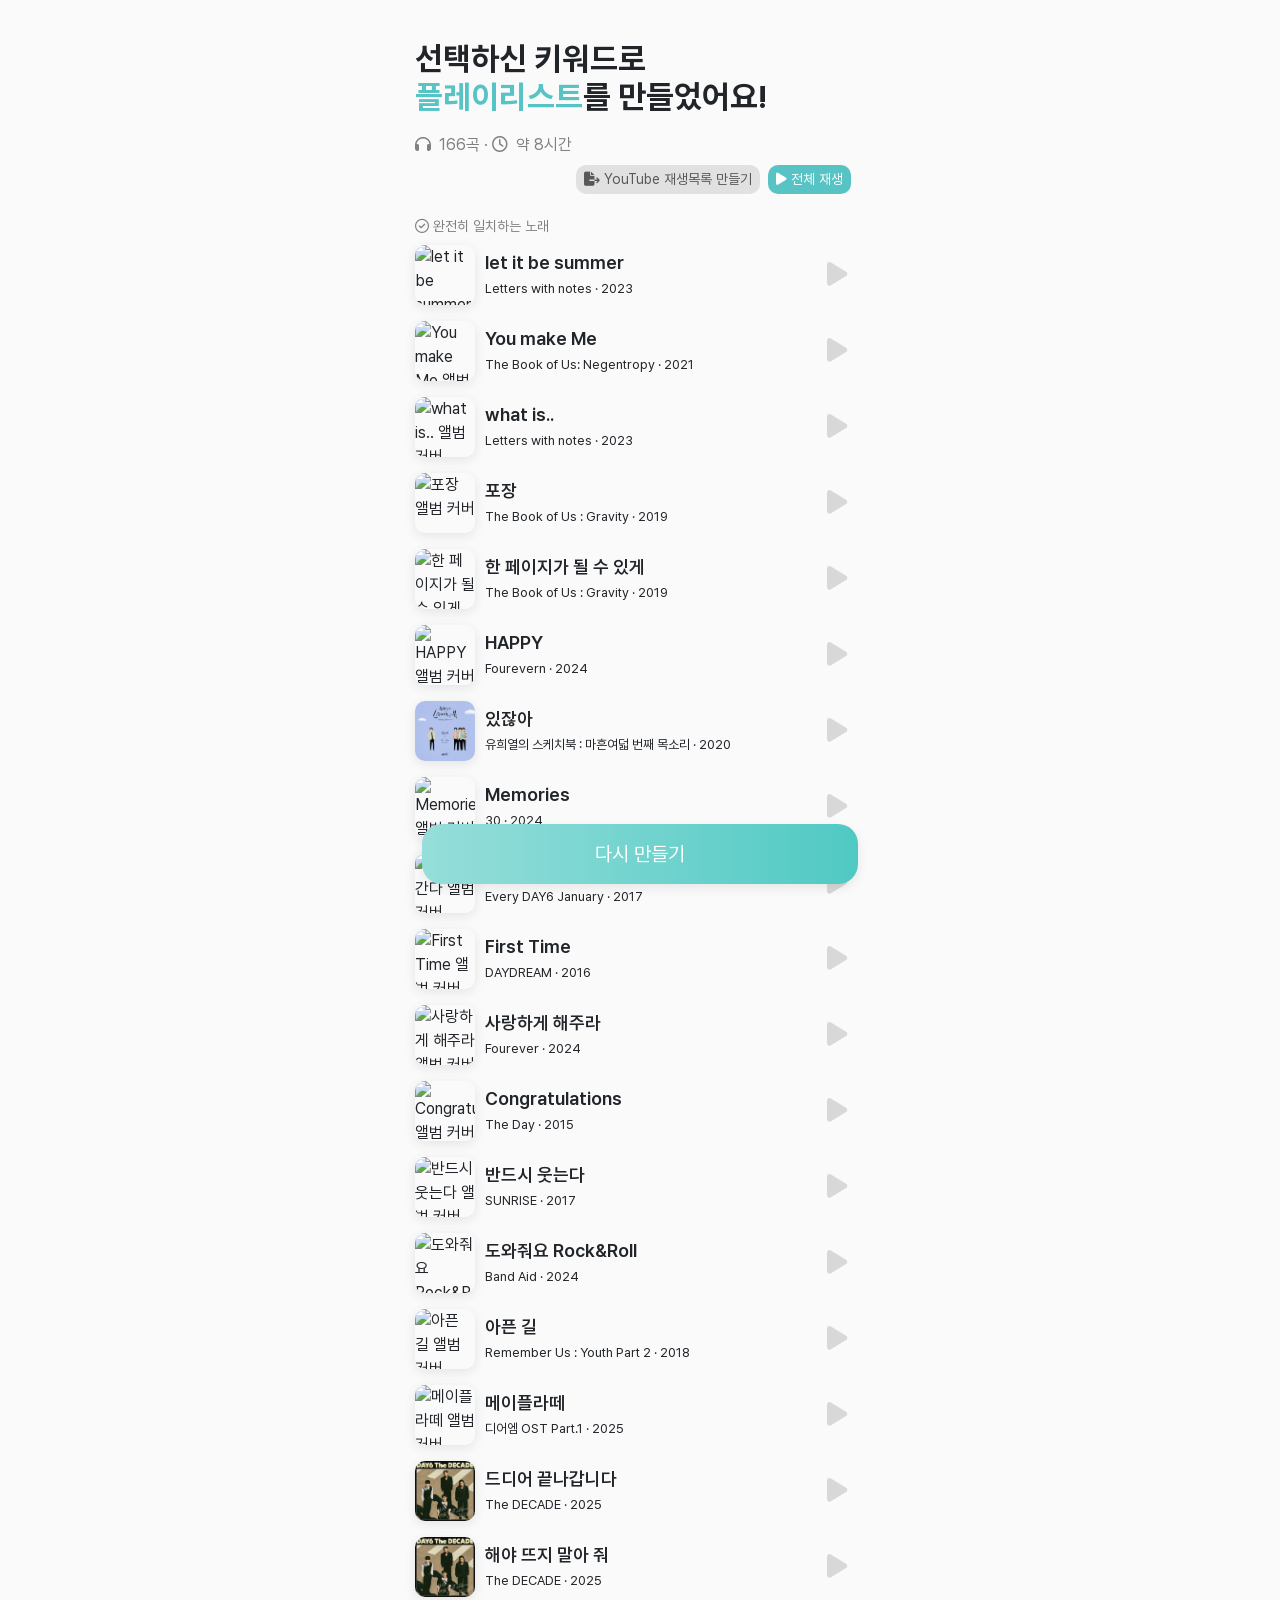
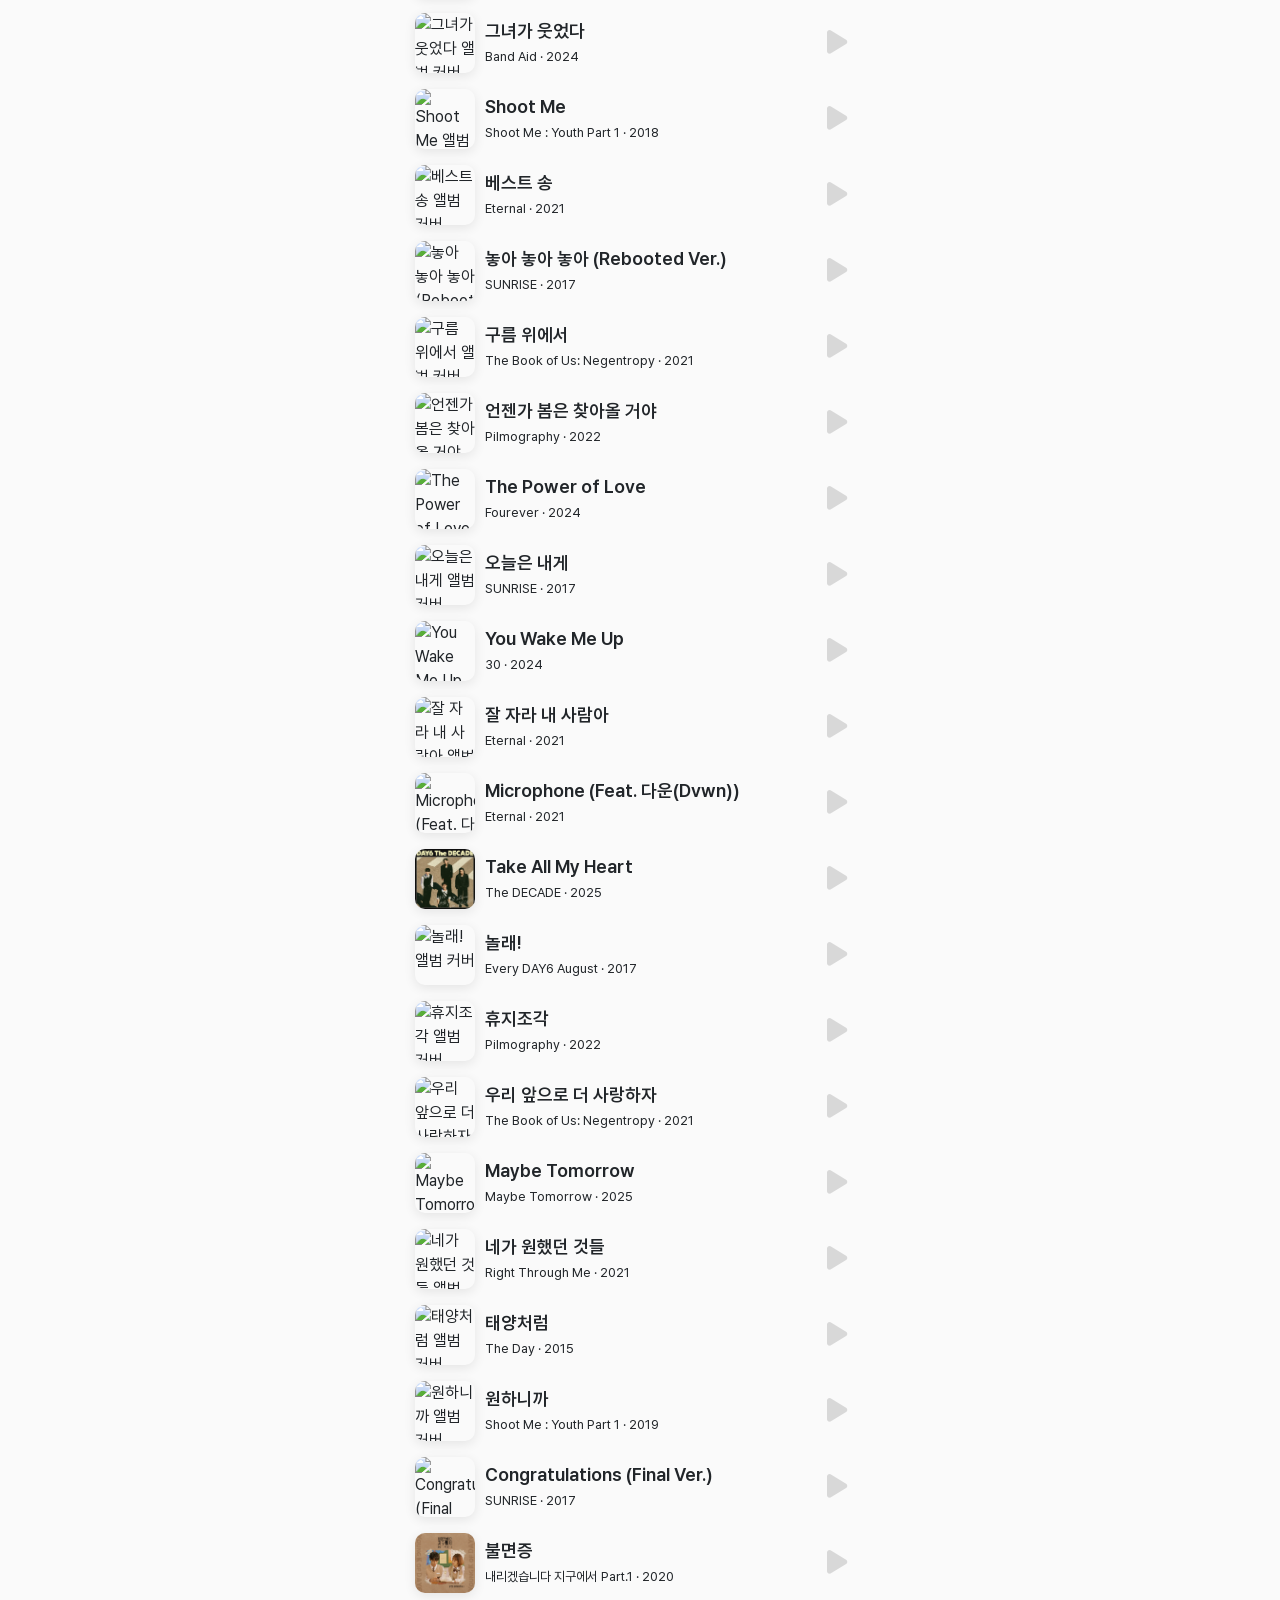
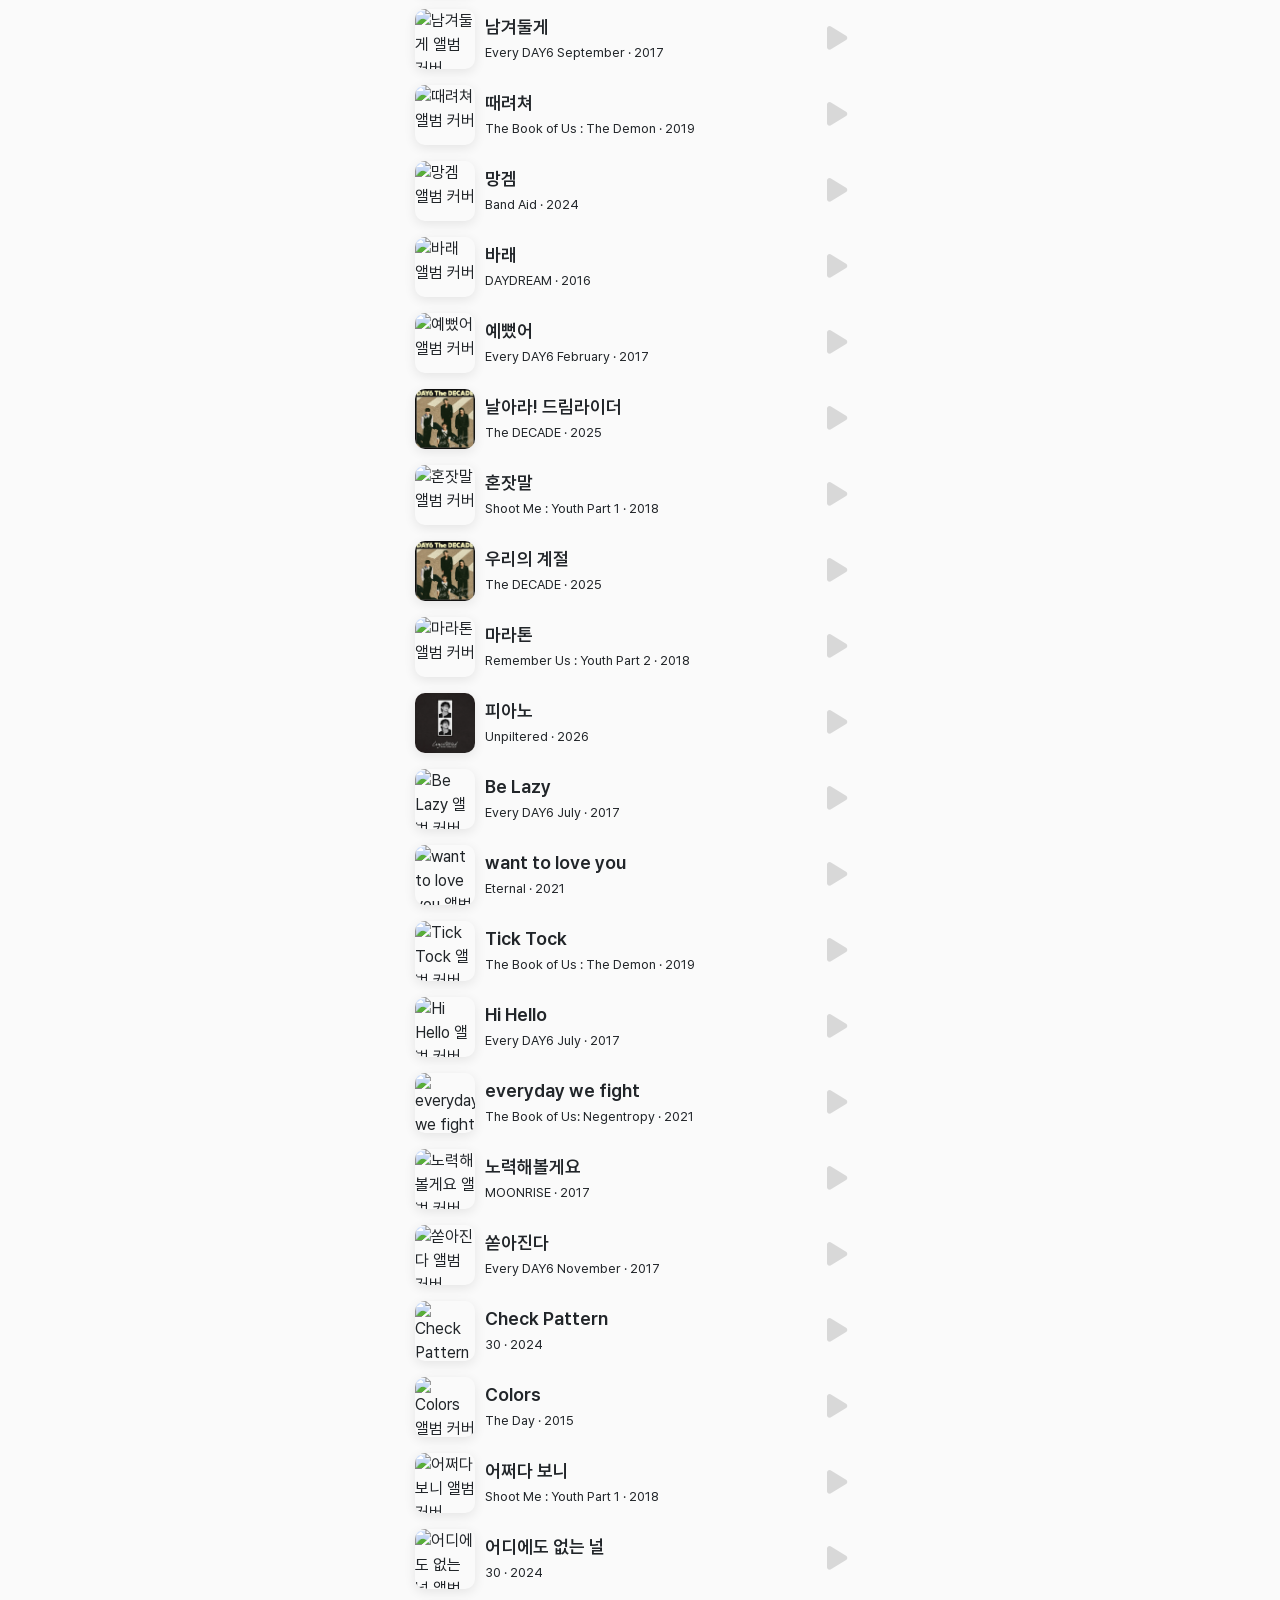
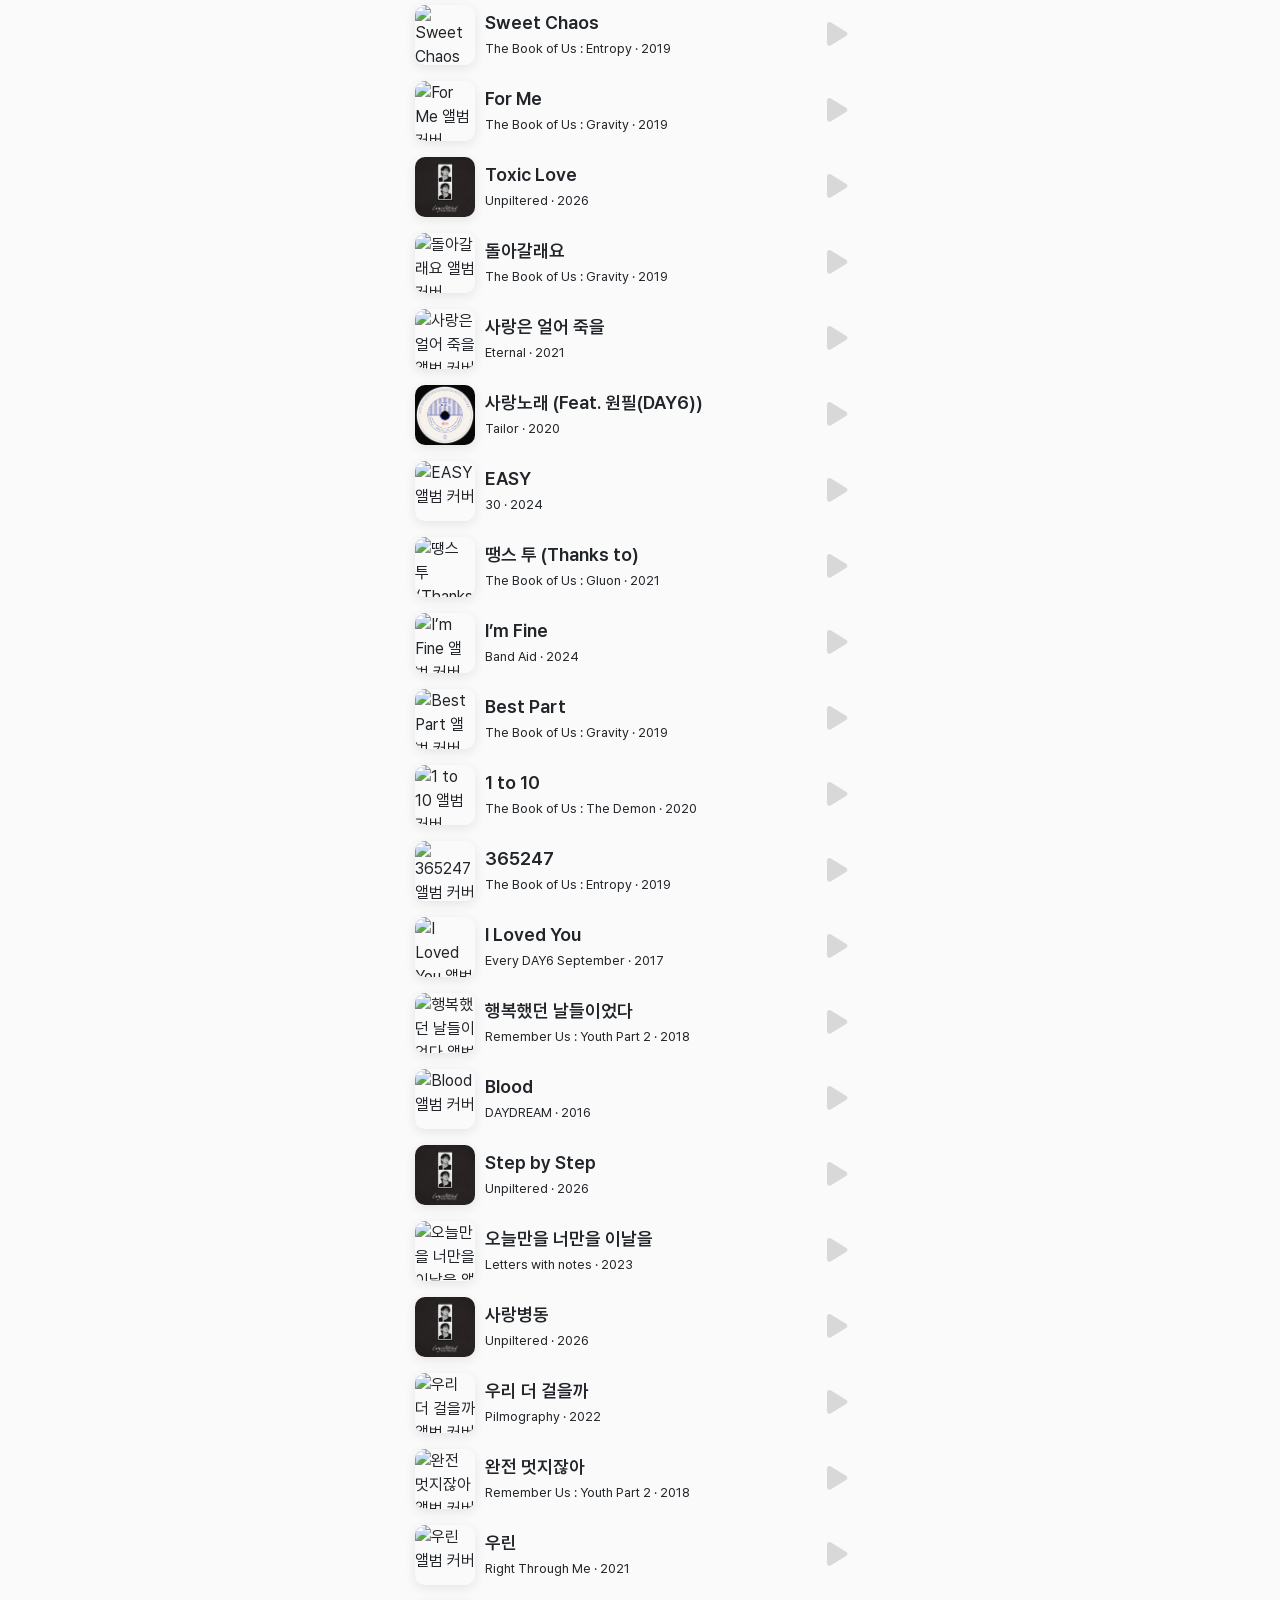
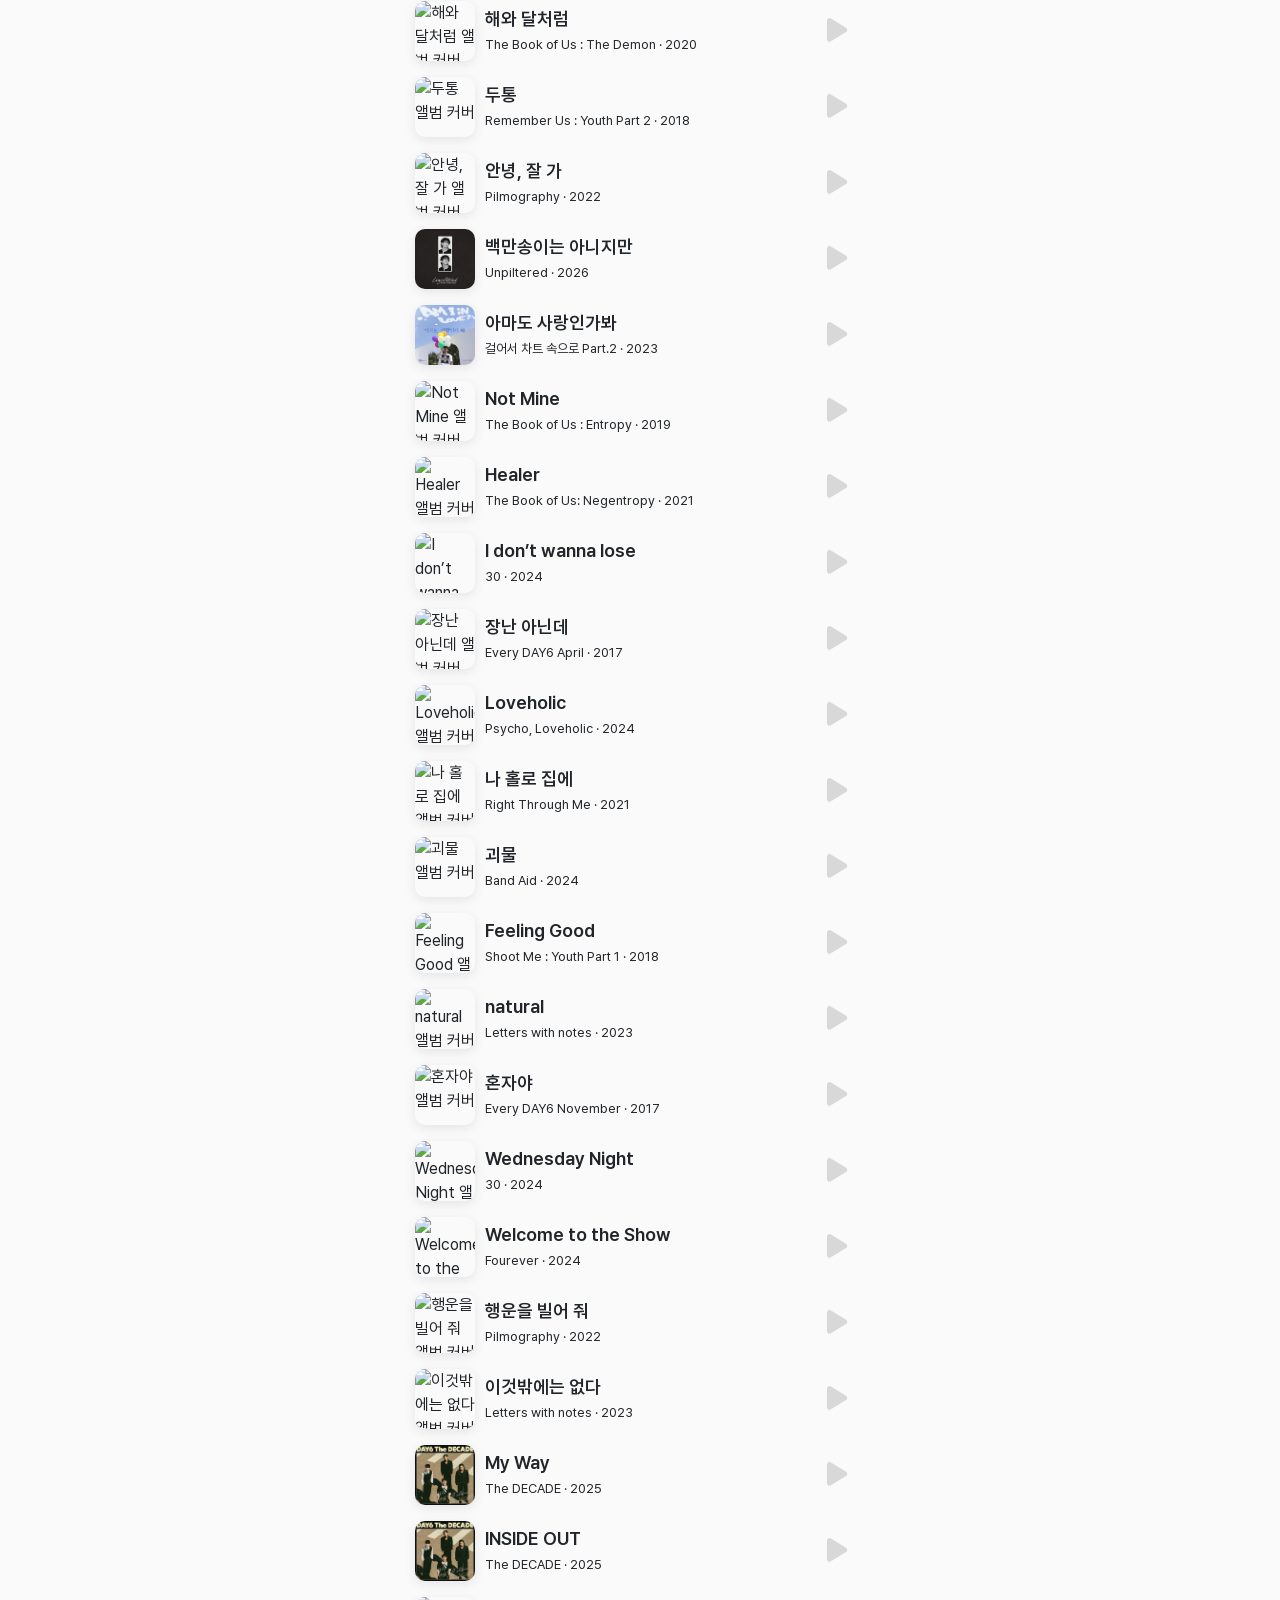
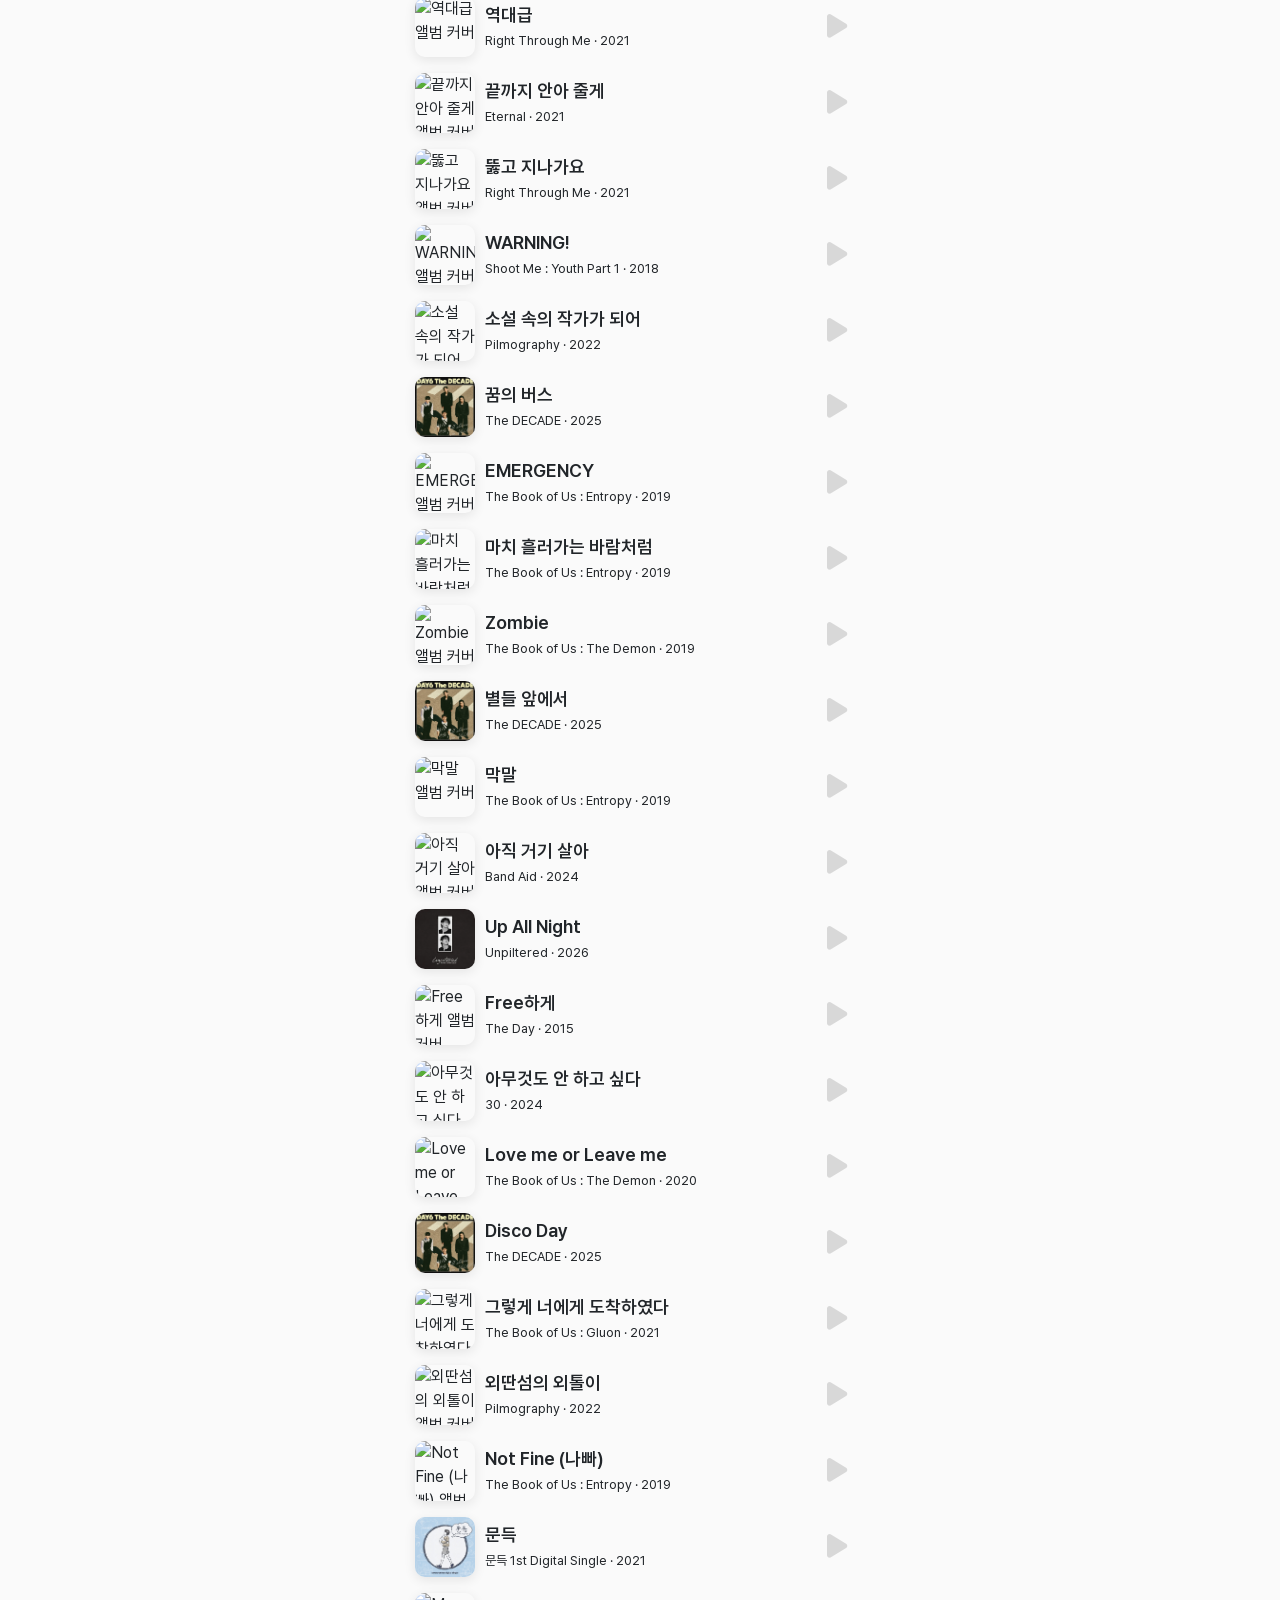
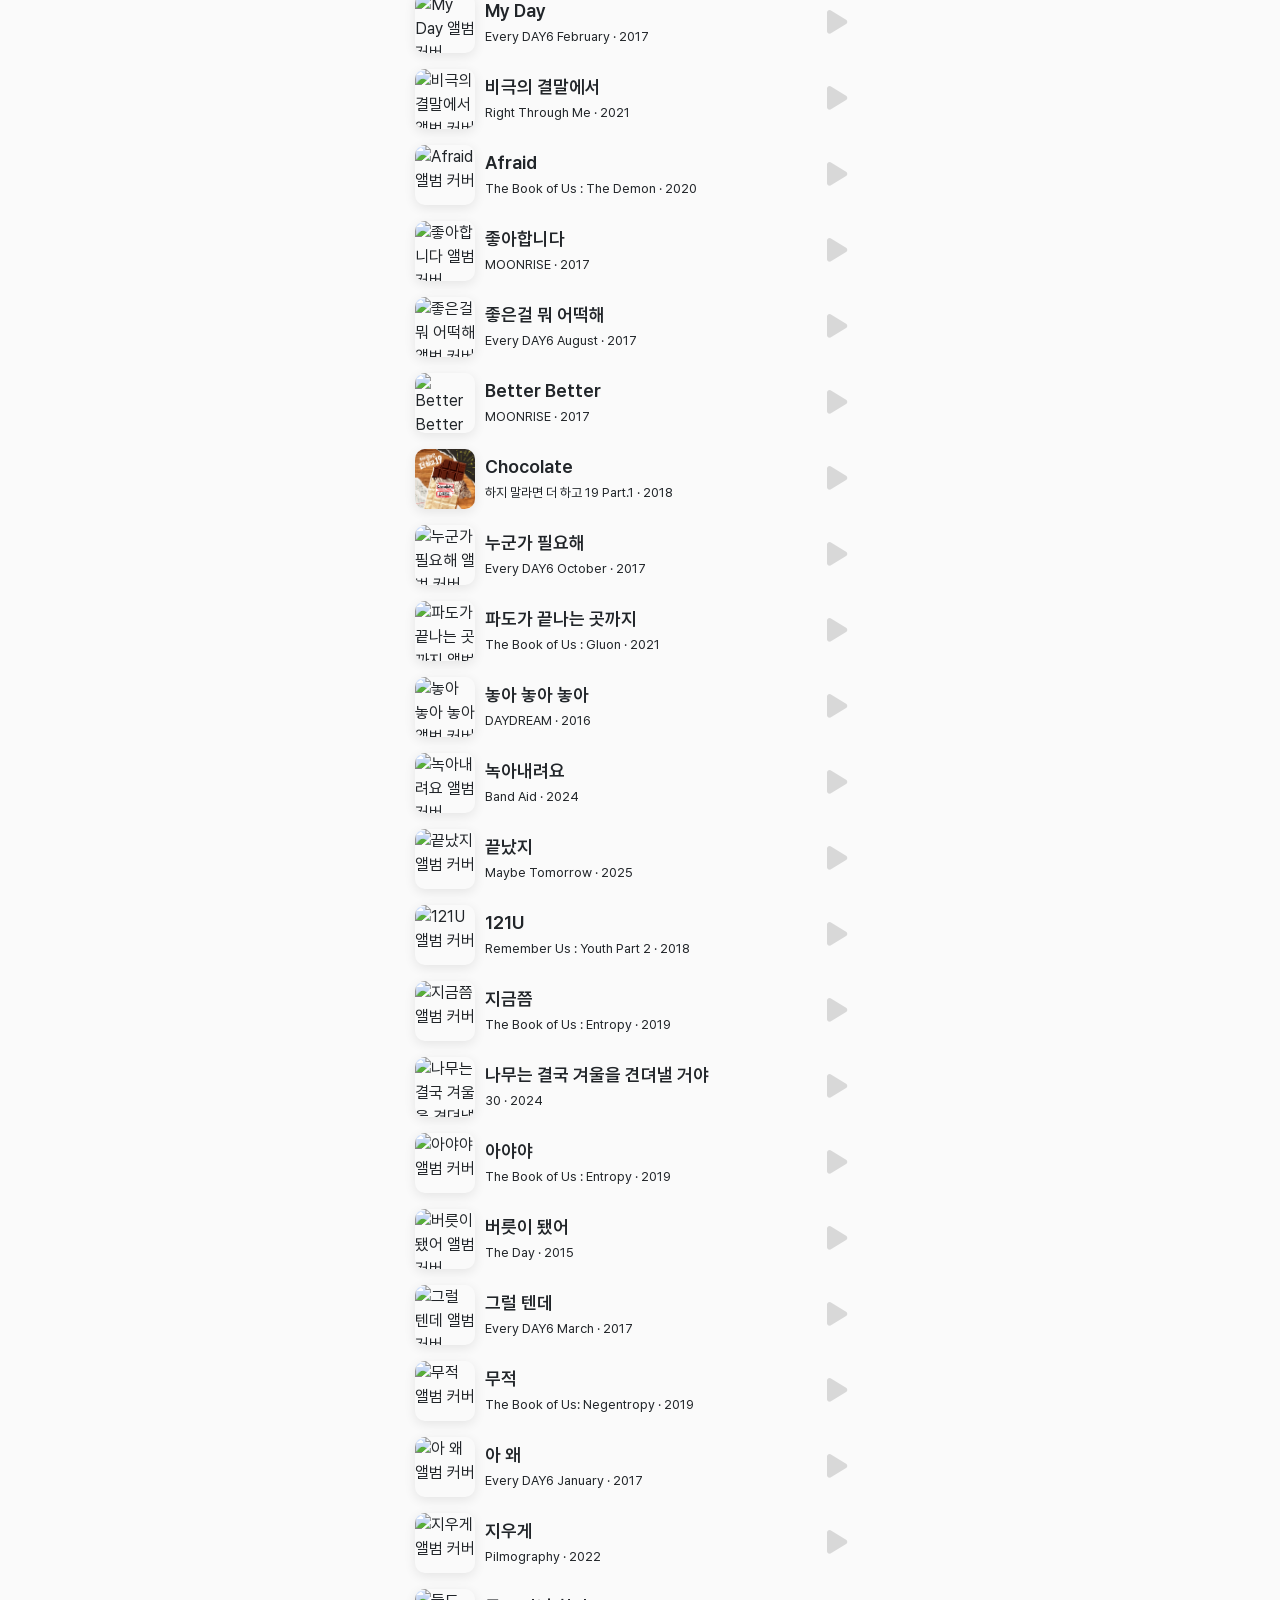
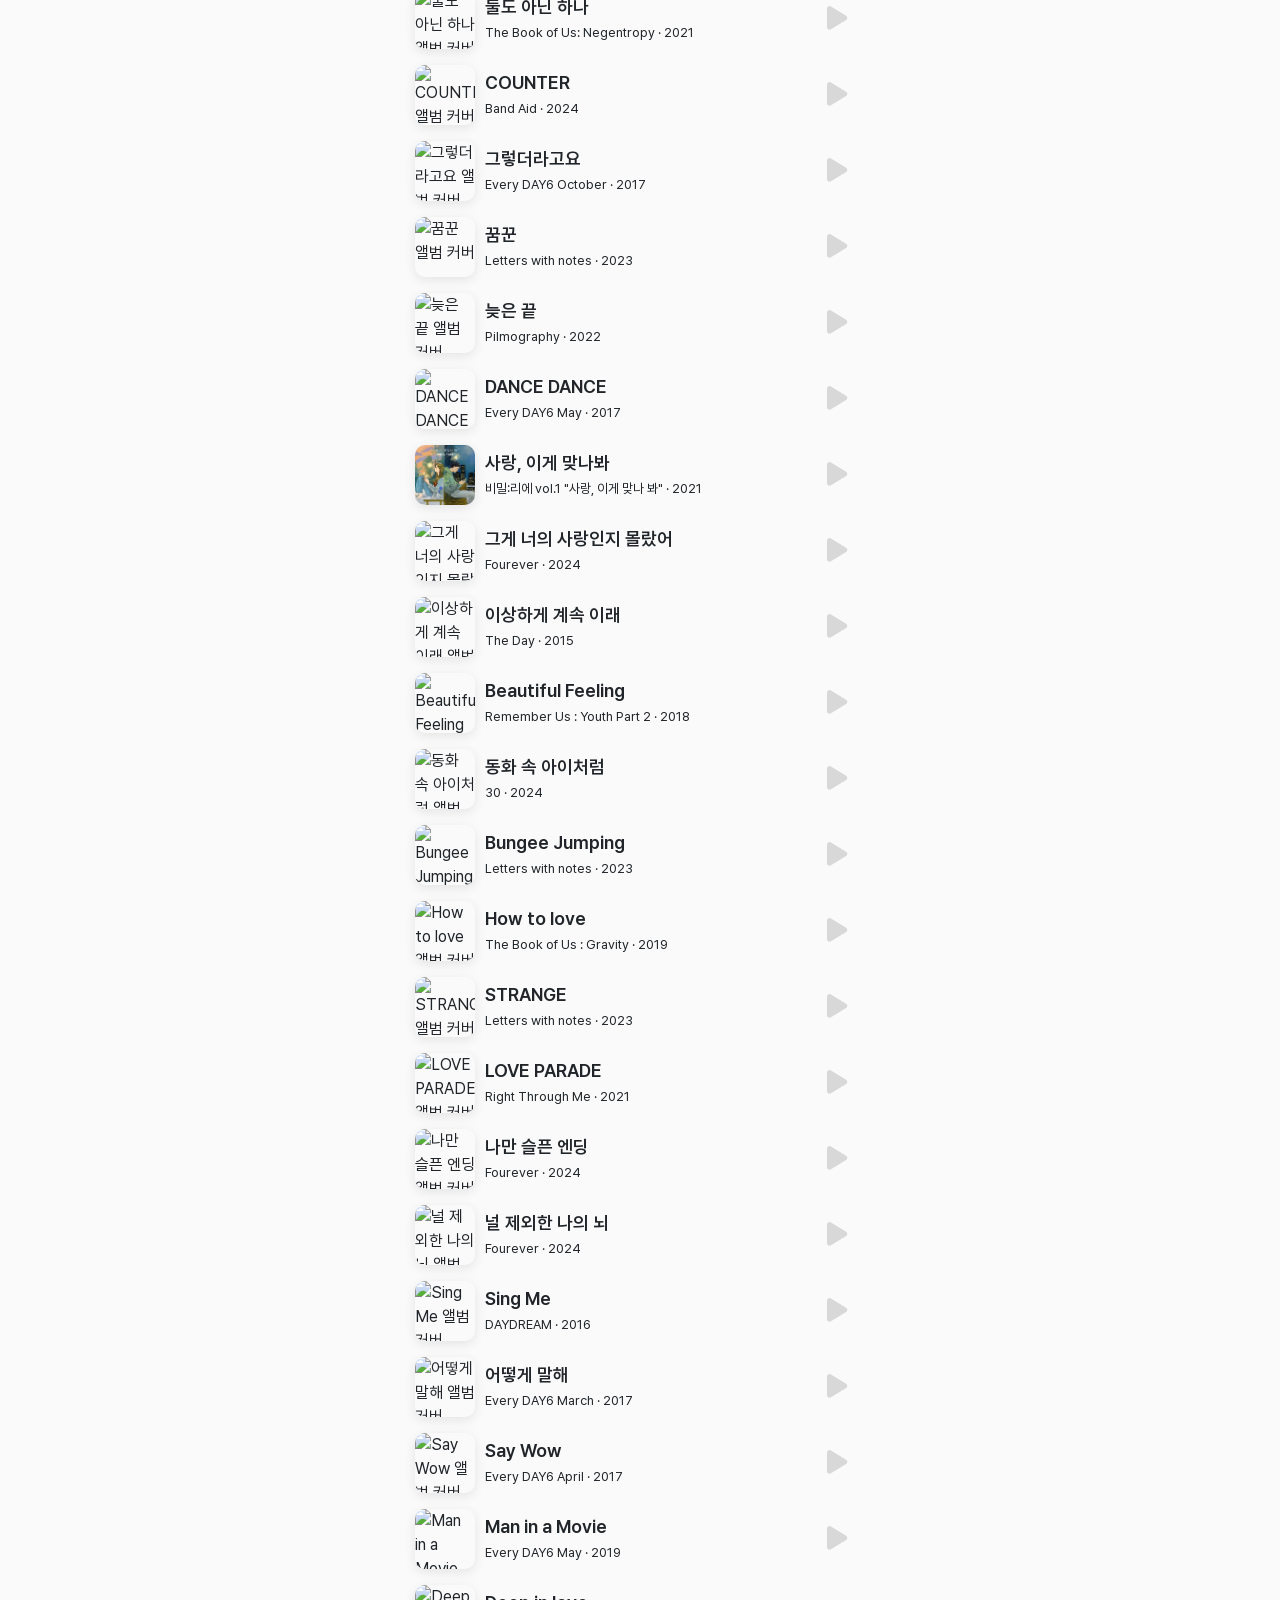
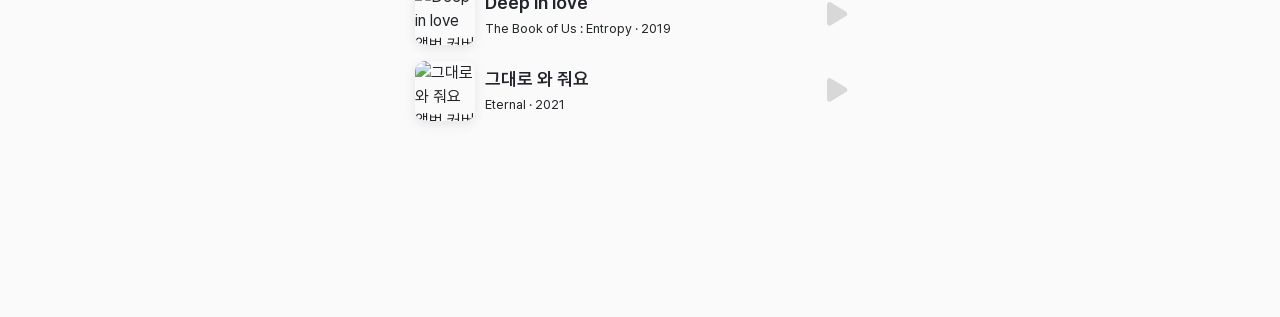
==== commit 7ab4e448: "UI Update" ====
--- a/result.html
+++ b/result.html
@@ -143,7 +143,8 @@
       .overlay-shell {
         width: 100%;
         max-width: 420px;
-        min-height: 100%;
+        flex: 1 1 auto;
+        min-height: 0;
         display: flex;
         flex-direction: column;
         align-items: stretch;
@@ -188,12 +189,24 @@
       .overlay-song-meta {
         width: 100%;
         text-align: center;
-        margin-bottom: 10px;
+        margin-top: 50px;
+        margin-bottom: 0;
         padding: 0 24px;
         transition: padding 0.3s ease;
       }
       @media (min-width: 420px) {
         .overlay-song-meta {
+          padding: 0;
+        }
+      }
+      .overlay-song-album-row {
+        width: 100%;
+        text-align: center;
+        padding: 0 24px;
+        transition: padding 0.3s ease;
+      }
+      @media (min-width: 420px) {
+        .overlay-song-album-row {
           padding: 0;
         }
       }
@@ -204,18 +217,13 @@
       }
       .overlay-song-album {
         margin-top: 6px;
-        margin-bottom: 15px; /* 15px로 조정 */
+        margin-bottom: 0;
         font-size: 12px;
         color: rgba(255, 255, 255, 0.72);
         transition: margin-bottom 0.3s ease;
       }
-      @media (min-width: 420px) {
-        .overlay-song-album {
-          margin-bottom: 0; /* 넓은 화면에서는 제거 */
-        }
-      }
       .overlay-playlist-meta {
-        margin-top: 10px;
+        margin: 1px 0;
         position: relative;
         text-align: left;
         padding: 0 24px;
@@ -306,7 +314,7 @@
       }
       .overlay-progress-wrap {
         width: 100%;
-        margin-bottom: 18px;
+        margin-bottom: 0;
         padding: 0;
       }
       .overlay-progress-meta {
@@ -419,13 +427,18 @@
           padding: 12px 0;
         }
       }
+      /* 좁은 너비에서만 레이아웃 박스로 쓰고, 그 외에는 자식이 .overlay-shell 플렉스에 직접 참여 */
+      .overlay-control-stack {
+        display: contents;
+      }
       .overlay-main-controls {
         display: flex;
         align-items: center;
         justify-content: center;
         gap: 44px;
         width: 100%;
-        margin: auto 0; /* 수직 중앙 정렬 */
+        margin-top: auto;
+        margin-bottom: 20px;
         padding: 0 24px;
         transition: padding 0.3s ease;
       }
@@ -534,16 +547,13 @@
           padding-top: 0;
         }
         .overlay-song-meta {
-          margin-bottom: 10px;
-        }
-        .overlay-song-album {
           margin-bottom: 0;
         }
         .overlay-song-title {
           font-size: 18px;
         }
         .overlay-playlist-meta {
-          margin-top: 5px;
+          margin: 1px 0;
         }
         .overlay-main-controls {
           margin: 10px 0;
@@ -556,6 +566,35 @@
       @media (hover: none) and (pointer: coarse) {
         .volume-container {
           display: none;
+        }
+      }
+      .overlay-control-stack-inner {
+        display: contents;
+      }
+      @media (max-width: 419px) {
+        /* 앨범 아래~다음 재생 사이 남는 높이를 채우고, 재생+볼륨 묶음을 세로 중앙 */
+        .overlay-control-stack {
+          display: flex;
+          flex-direction: column;
+          justify-content: center;
+          align-items: stretch;
+          flex: 1 1 0;
+          min-height: 0;
+        }
+        .overlay-control-stack-inner {
+          display: flex;
+          flex-direction: column;
+          align-items: stretch;
+          gap: 12px;
+          width: 100%;
+          flex: 0 0 auto;
+        }
+        .overlay-control-stack .overlay-main-controls {
+          margin-top: 0;
+          margin-bottom: 0;
+        }
+        .overlay-control-stack .volume-container {
+          margin-top: 0;
         }
       }
     </style>
@@ -647,25 +686,32 @@
           </div>
           <div class="overlay-song-meta">
             <div id="overlayTitle" class="overlay-song-title">재생 중인 곡이 없습니다</div>
+          </div>
+          <div class="overlay-song-album-row">
             <div id="overlayAlbum" class="overlay-song-album">플레이리스트를 시작해보세요</div>
           </div>
+          <div class="overlay-control-stack">
+            <div class="overlay-control-stack-inner">
+              <div class="overlay-main-controls">
+                <i class="fa-solid fa-backward-step" id="overlayPrevBtn"></i>
+                <i class="fa-solid fa-play fa-fw" id="overlayPlayBtn"></i>
+                <i class="fa-solid fa-forward-step" id="overlayNextBtn"></i>
+              </div>
+
+              <div class="volume-container">
+                <i class="fa-solid fa-volume-high" id="volumeIcon"></i>
+                <div class="volume-slider-container" id="volumeSliderContainer">
+                  <div class="volume-slider-bar" id="volumeSliderBar">
+                    <div class="volume-knob"></div>
+                  </div>
+                </div>
+              </div>
+            </div>
+          </div>
+
           <div class="overlay-playlist-meta">
             <div class="overlay-playlist-label">다음 재생</div>
             <div id="overlayPlaylist" class="overlay-playlist-list"></div>
-          </div>
-          <div class="overlay-main-controls">
-            <i class="fa-solid fa-backward-step" id="overlayPrevBtn"></i>
-            <i class="fa-solid fa-play fa-fw" id="overlayPlayBtn"></i>
-            <i class="fa-solid fa-forward-step" id="overlayNextBtn"></i>
-          </div>
-
-          <div class="volume-container">
-            <i class="fa-solid fa-volume-high" id="volumeIcon"></i>
-            <div class="volume-slider-container" id="volumeSliderContainer">
-              <div class="volume-slider-bar" id="volumeSliderBar">
-                <div class="volume-knob"></div>
-              </div>
-            </div>
           </div>
 
           <div class="overlay-sub-controls">
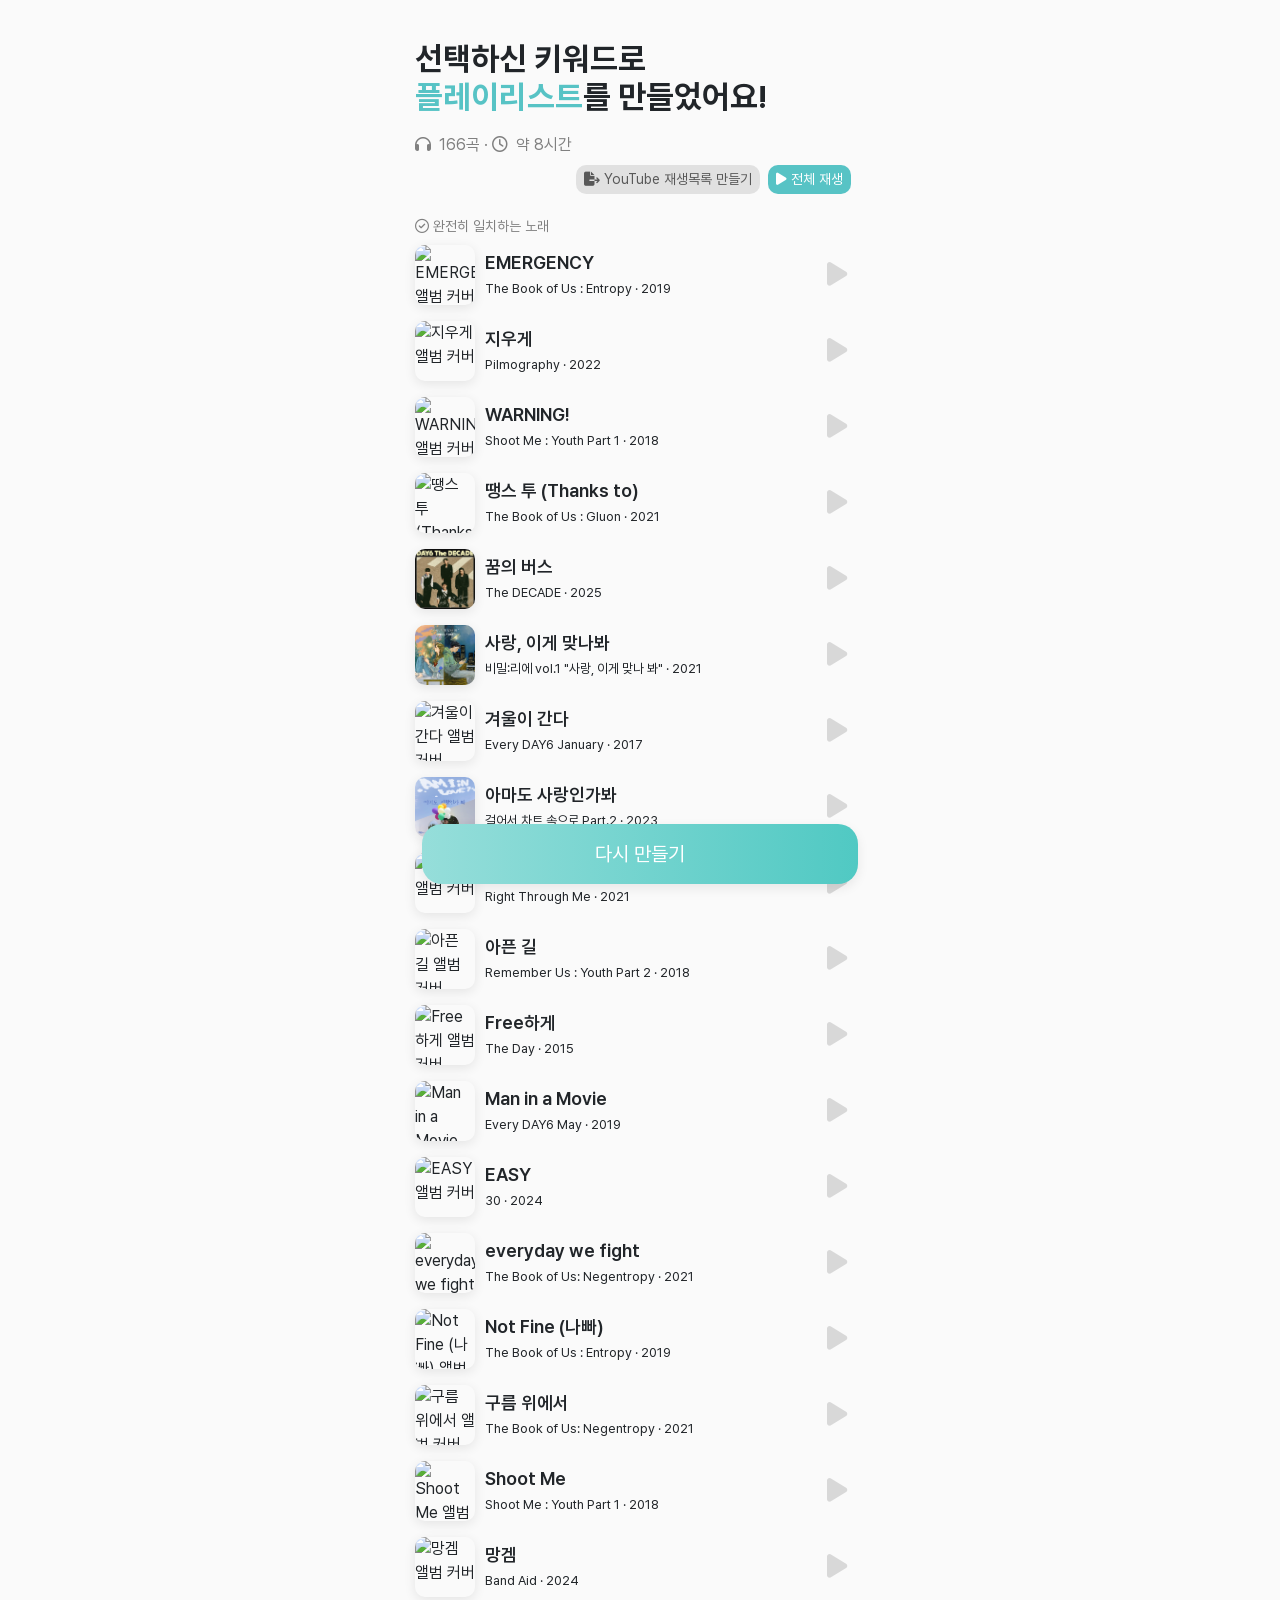
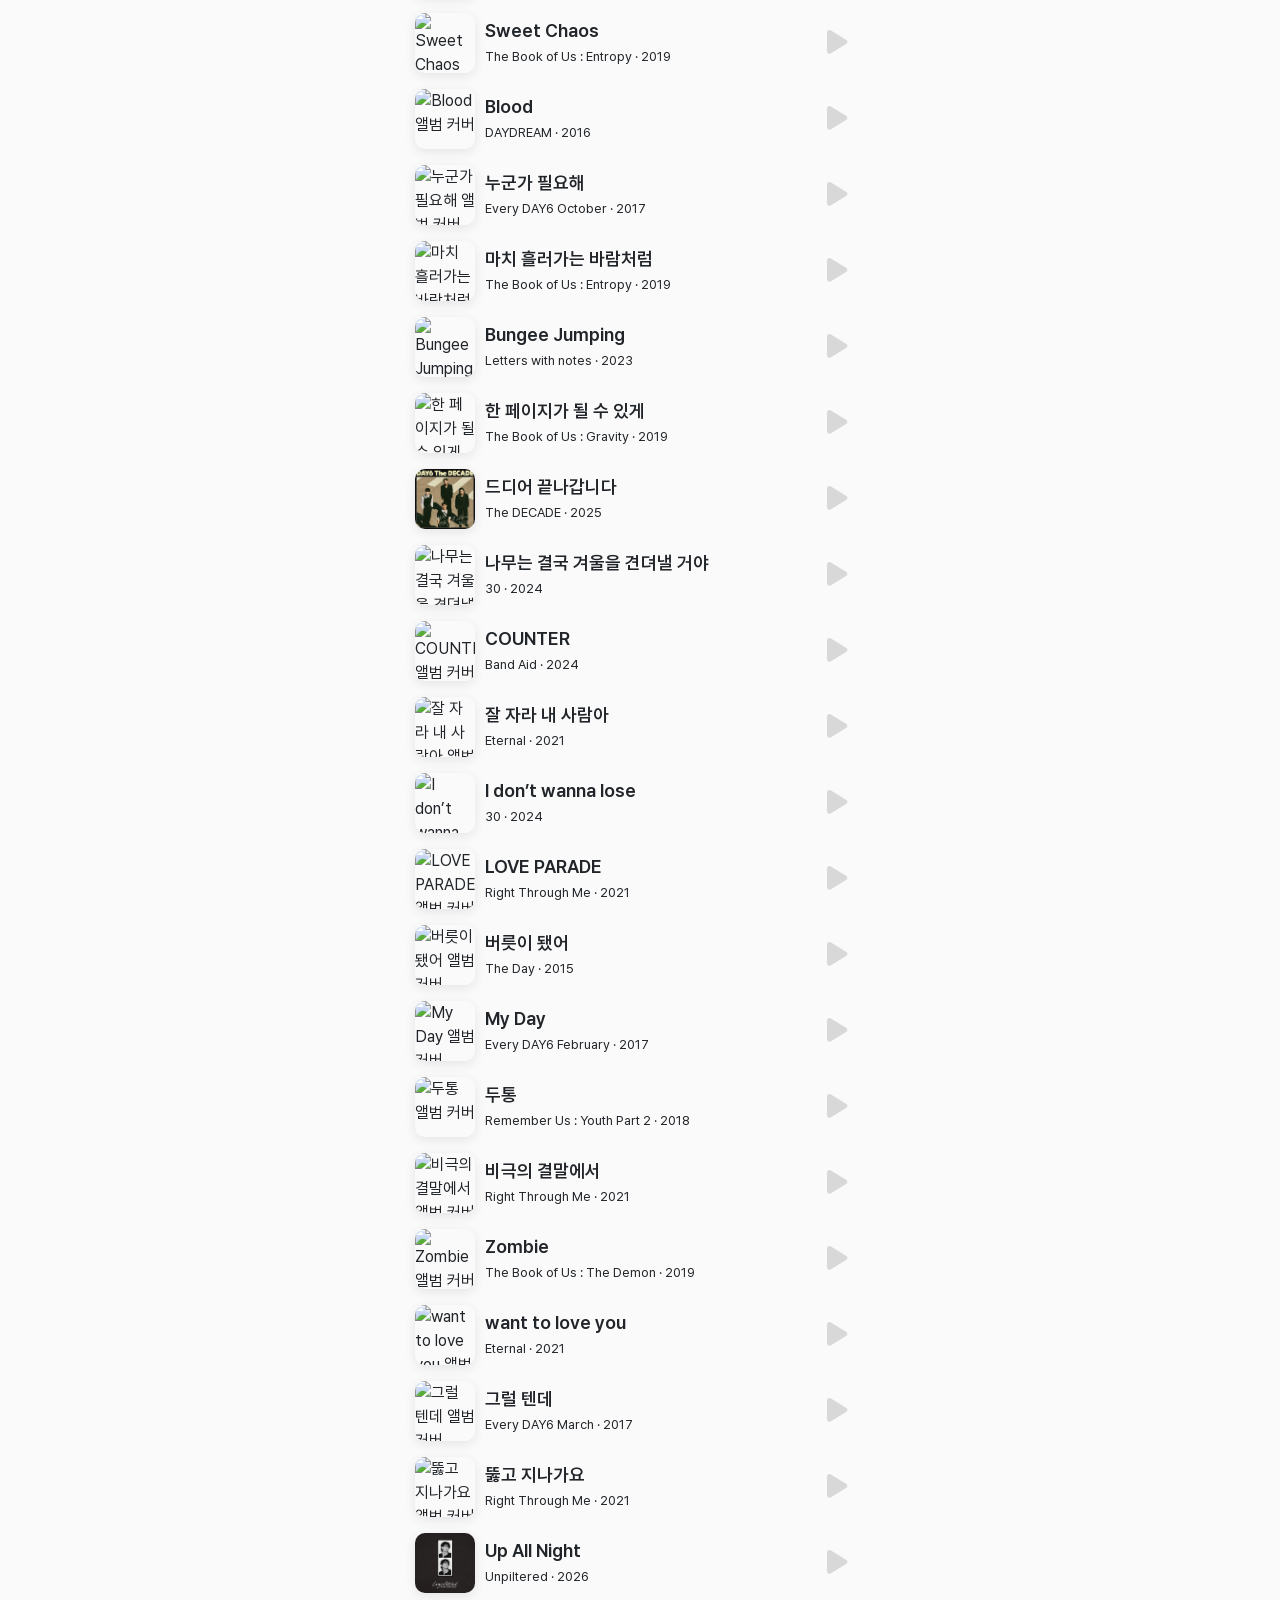
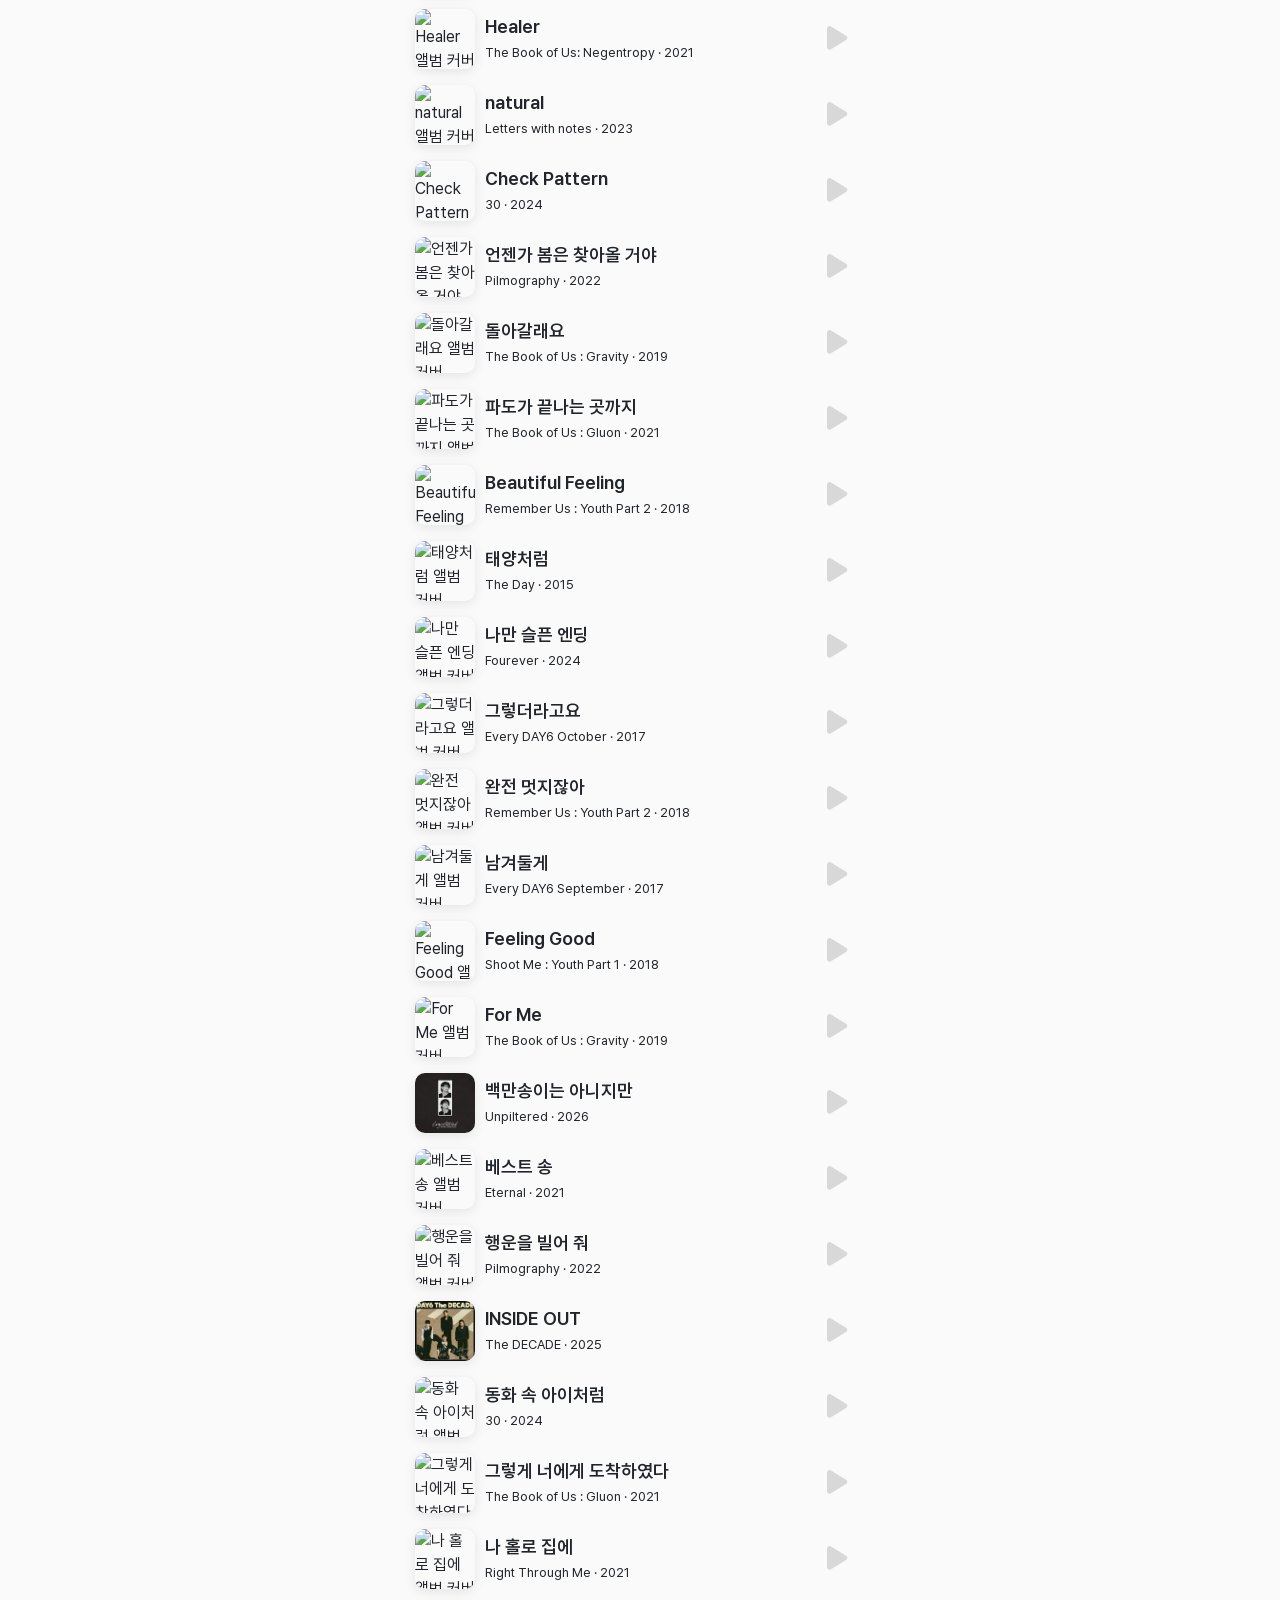
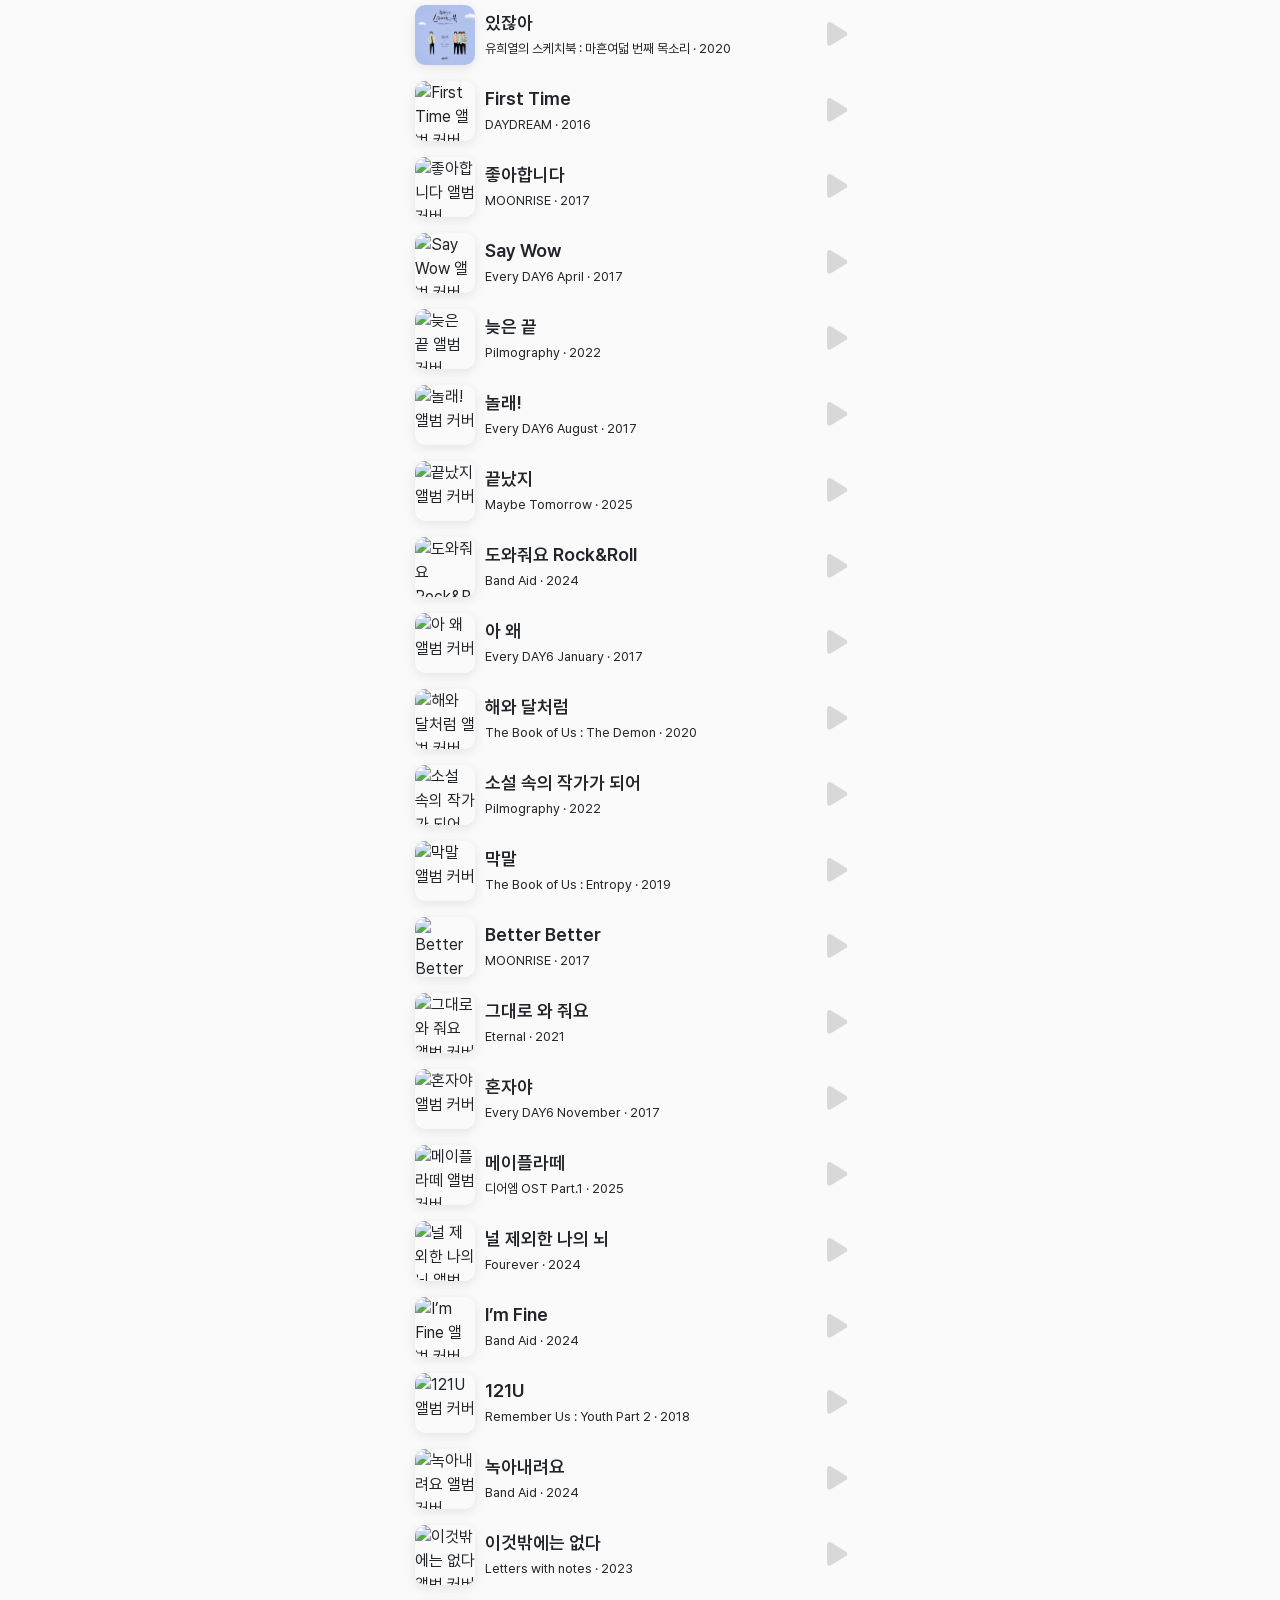
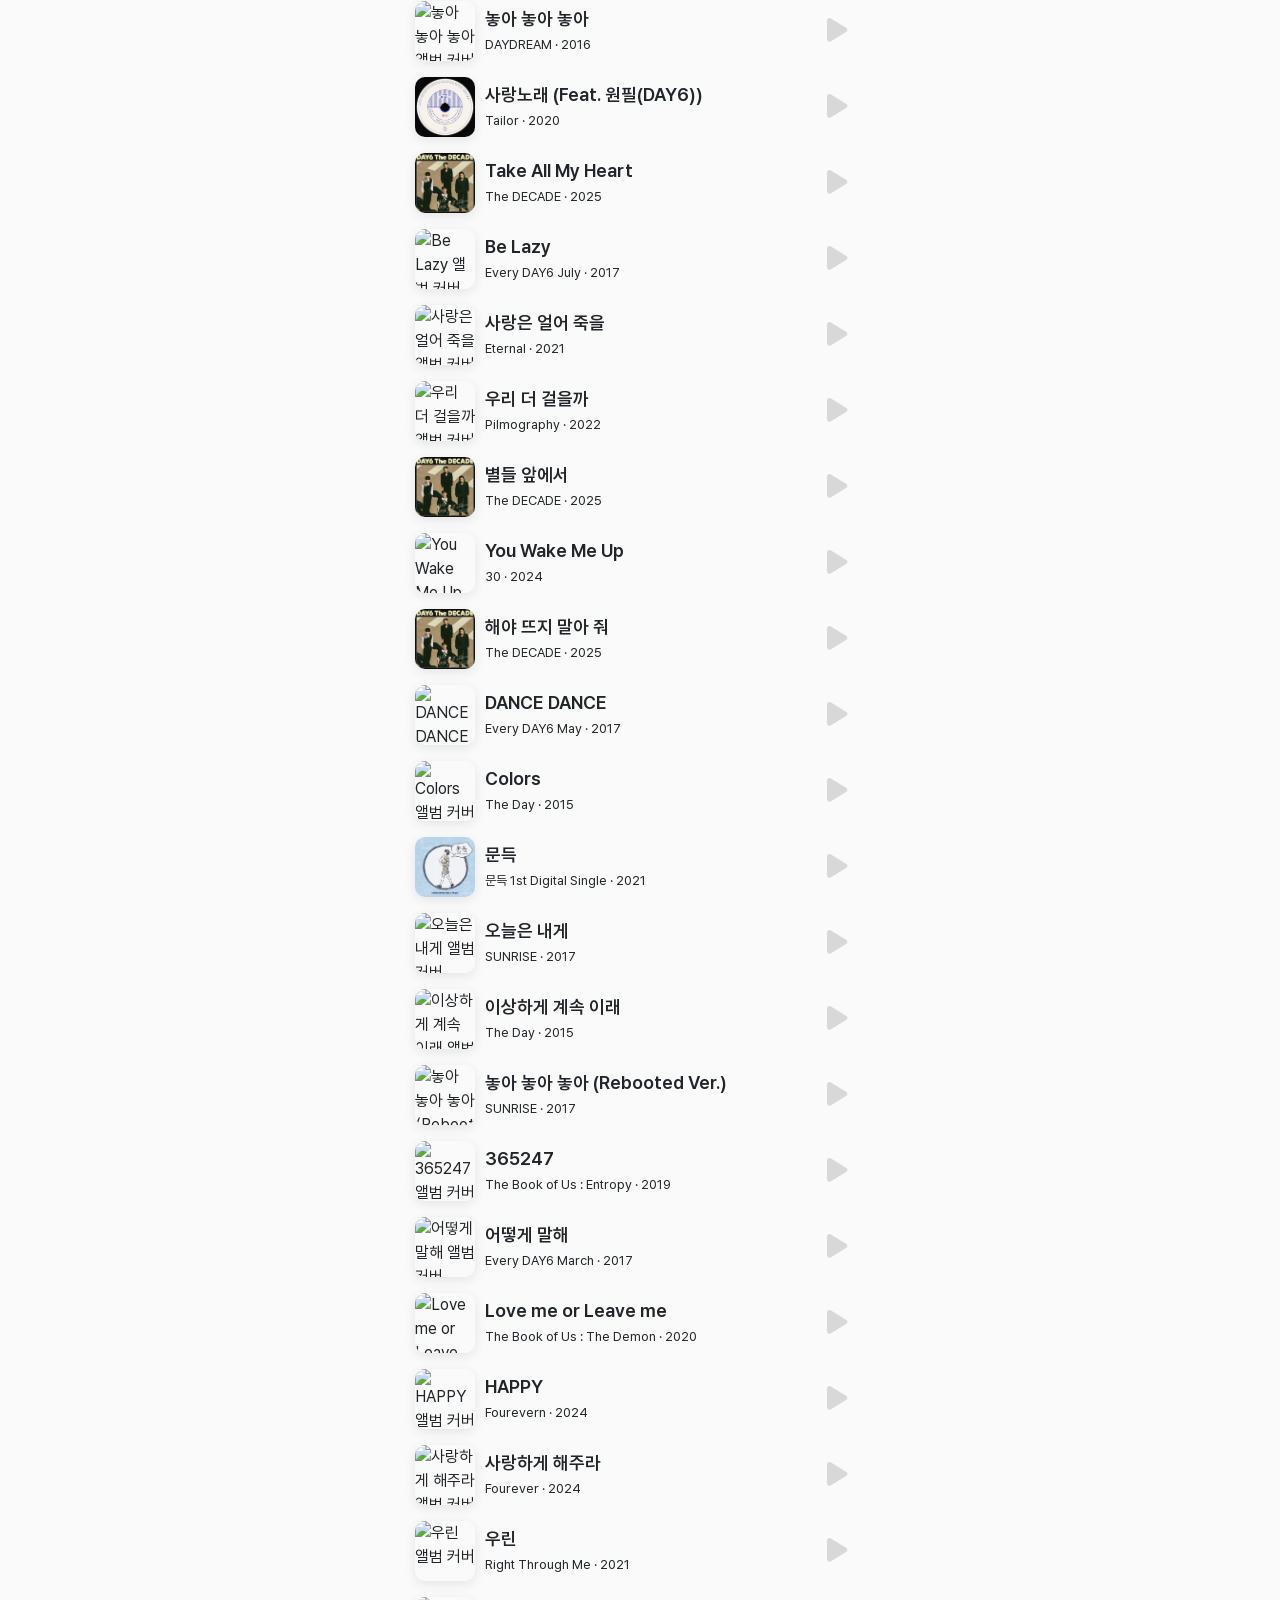
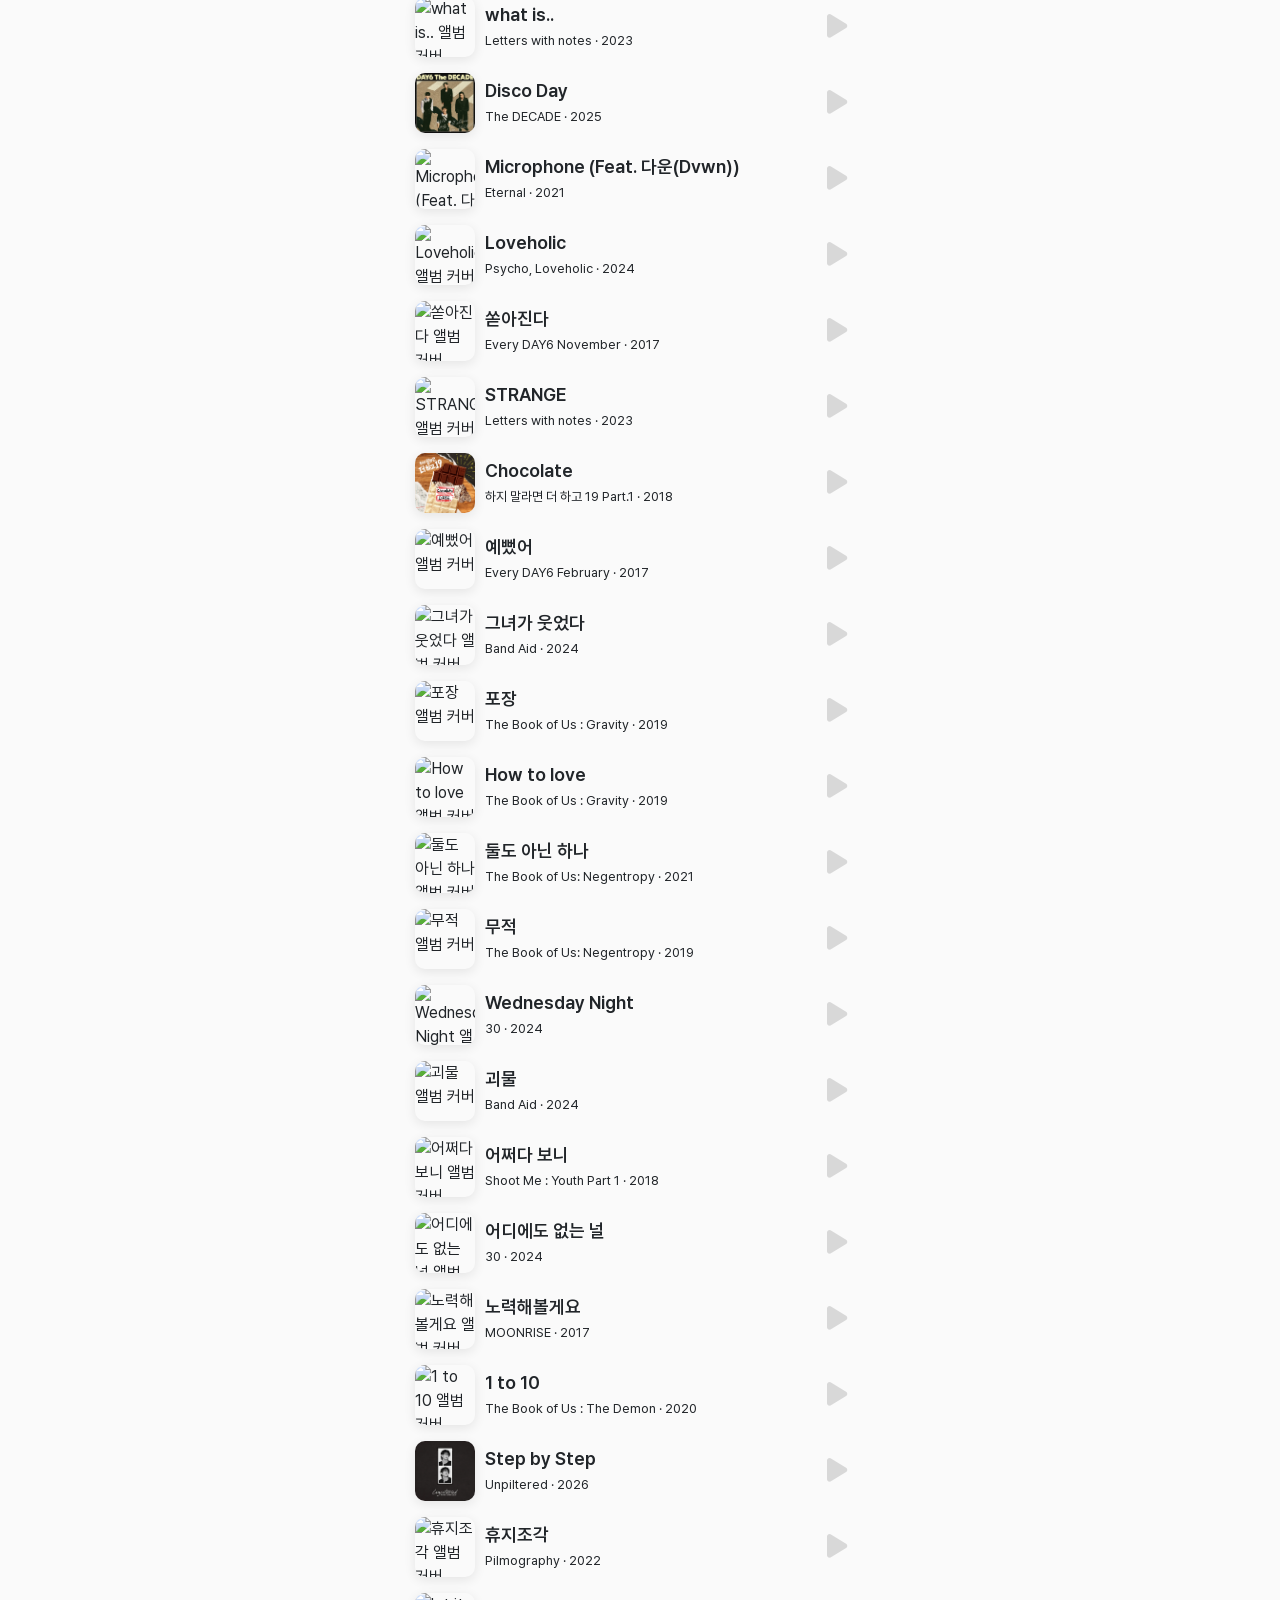
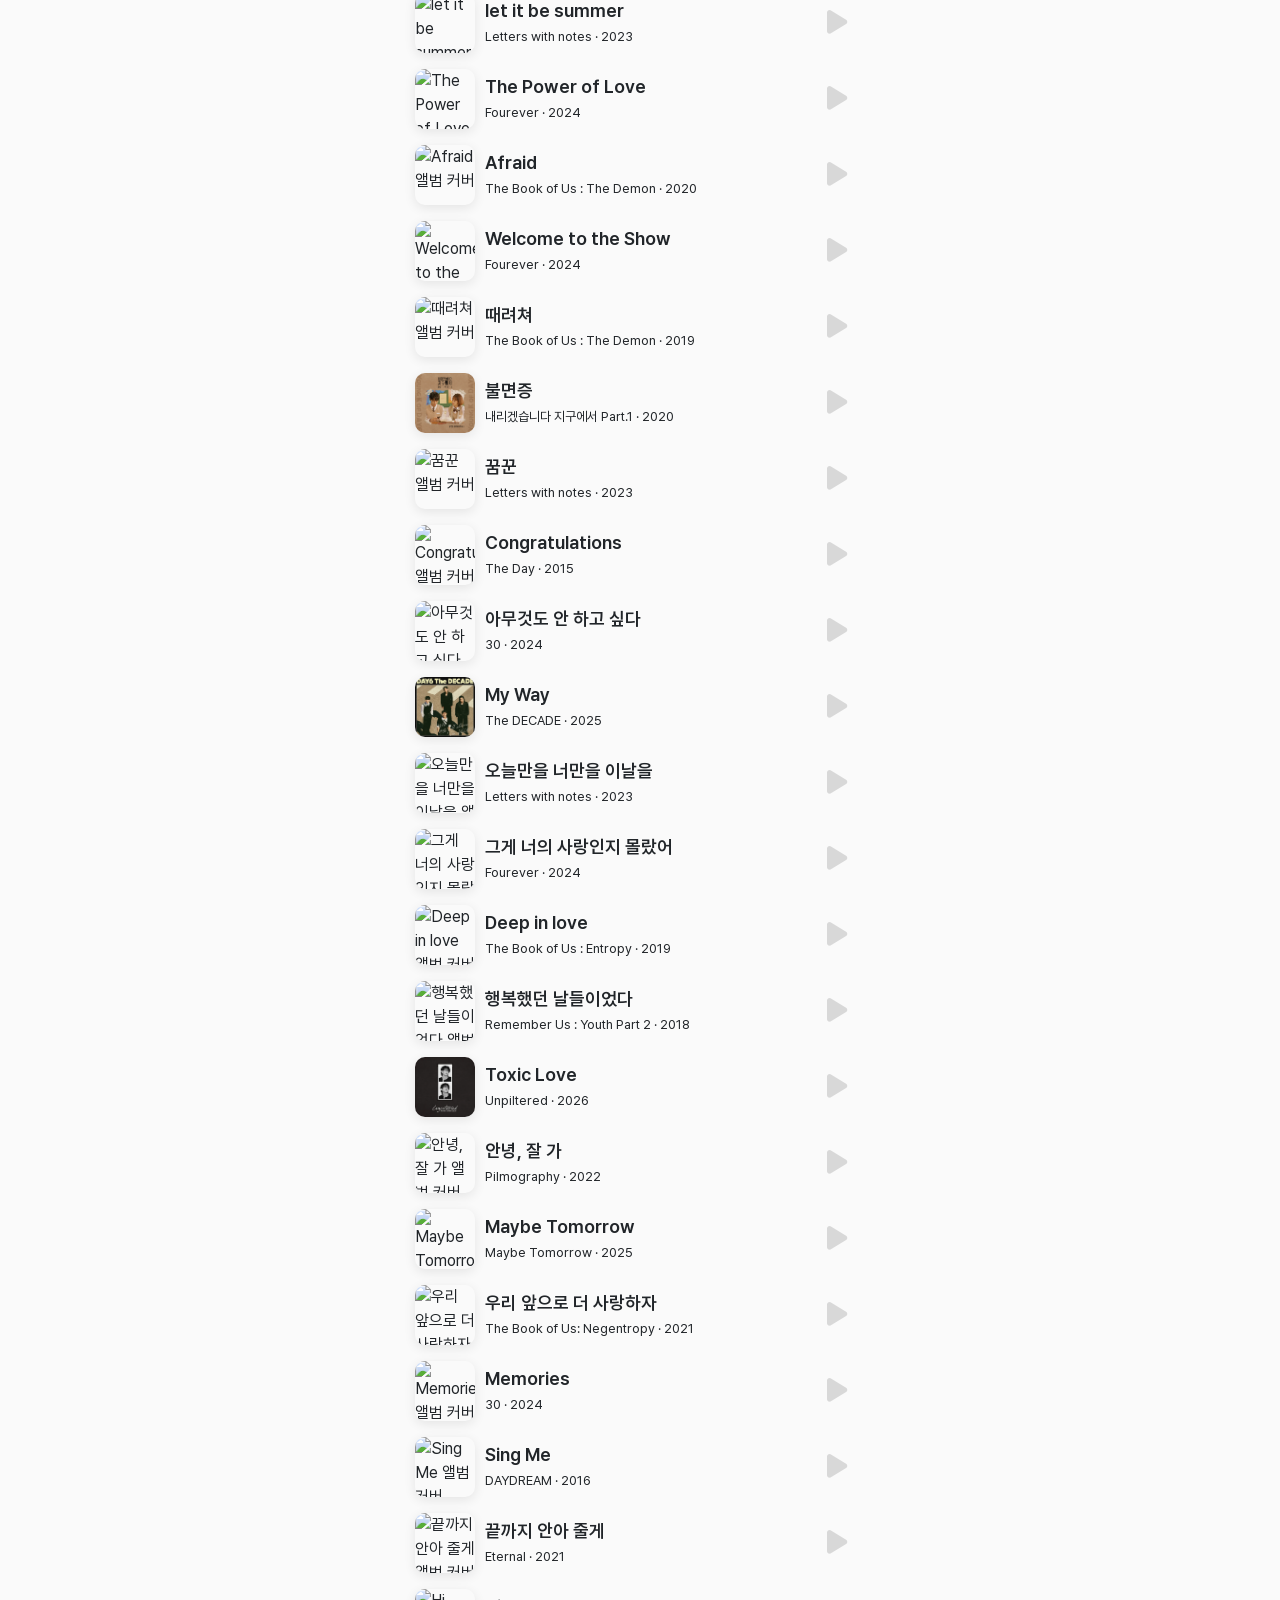
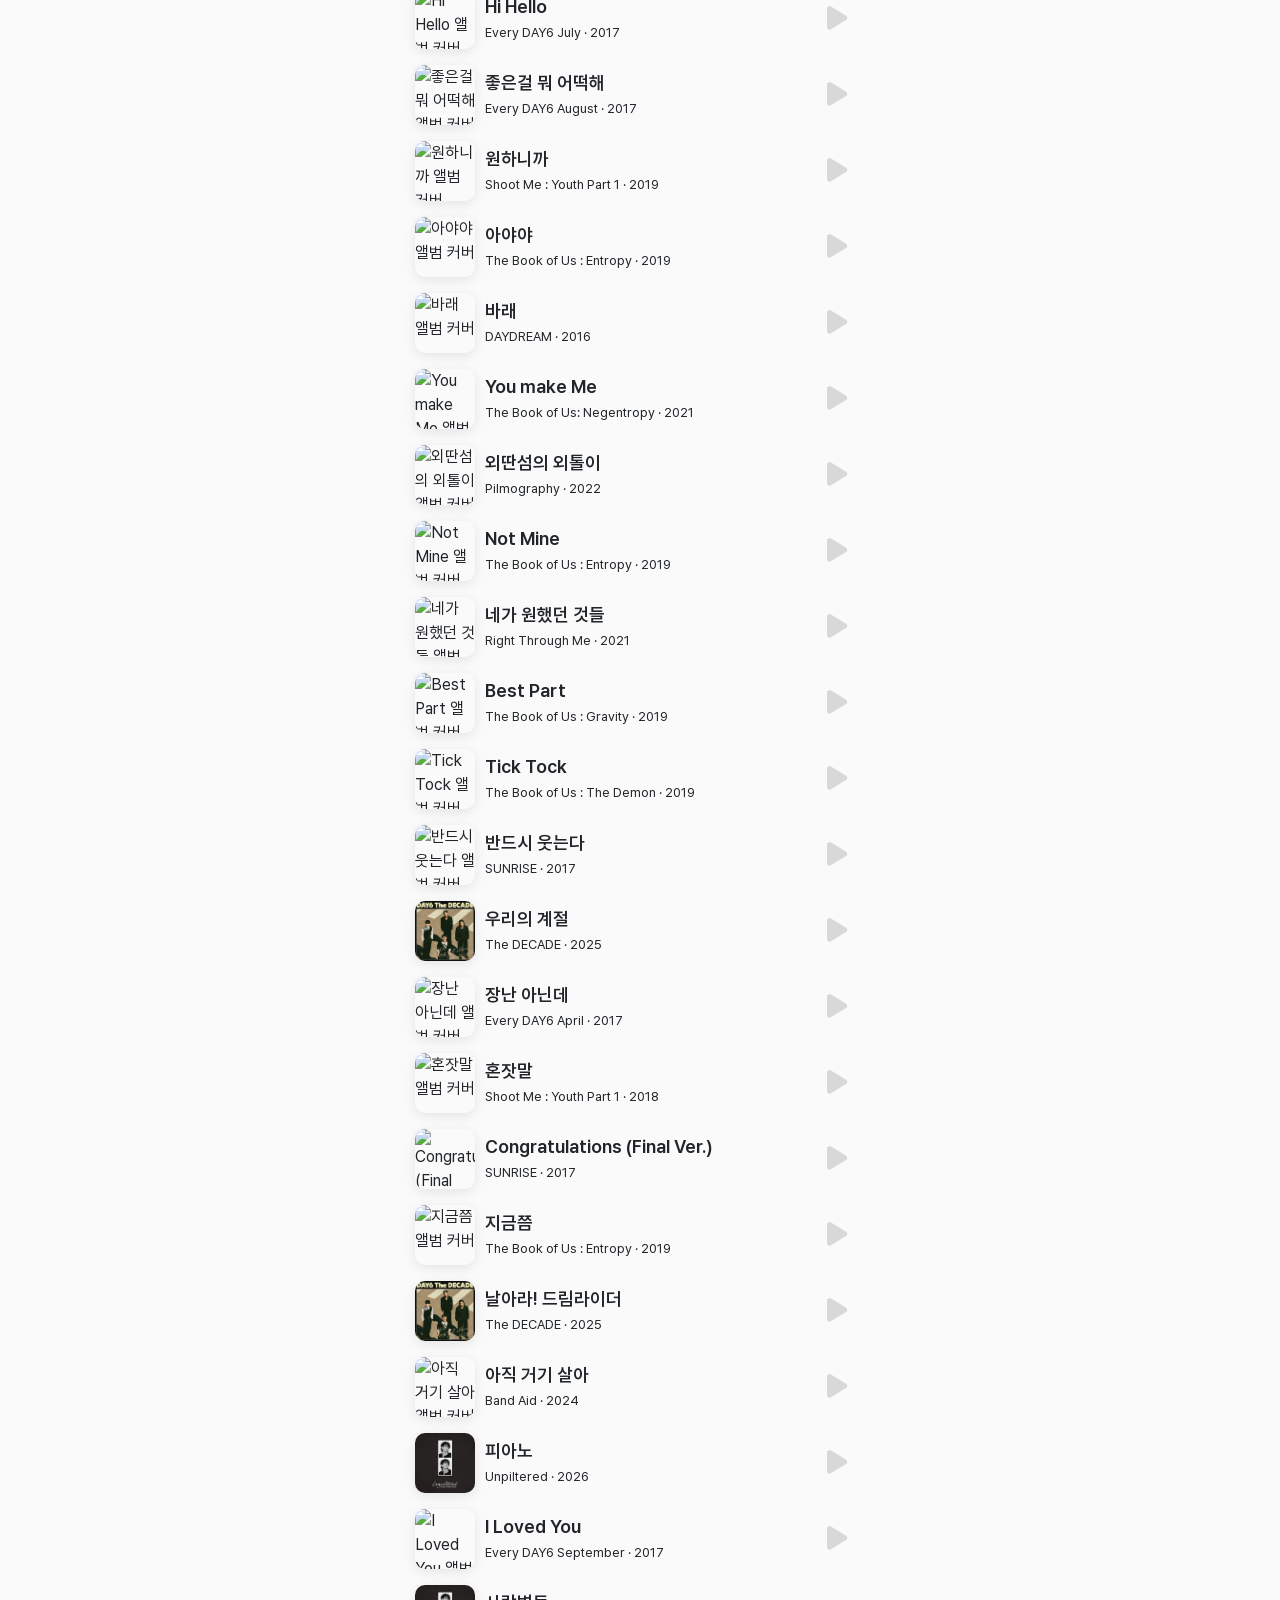
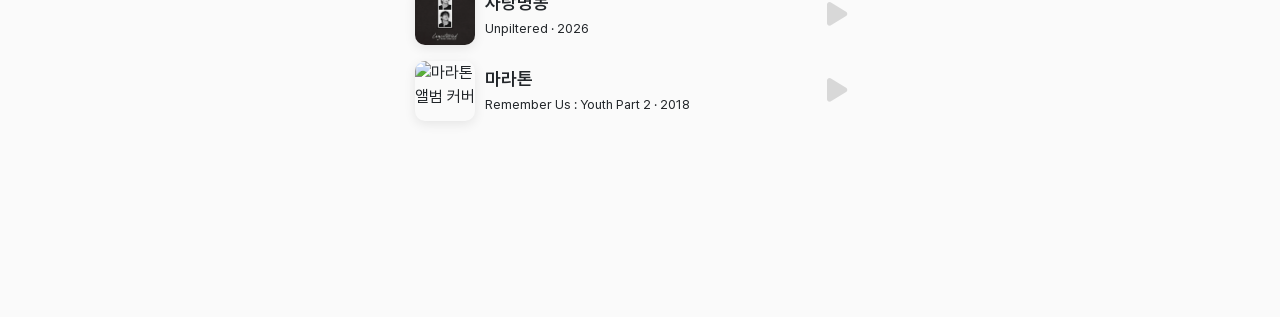
==== commit be5d45c5: "UI Update" ====
--- a/result.html
+++ b/result.html
@@ -197,6 +197,7 @@
       @media (min-width: 420px) {
         .overlay-song-meta {
           padding: 0;
+          margin-top: 25px;
         }
       }
       .overlay-song-album-row {
@@ -427,7 +428,8 @@
           padding: 12px 0;
         }
       }
-      /* 좁은 너비에서만 레이아웃 박스로 쓰고, 그 외에는 자식이 .overlay-shell 플렉스에 직접 참여 */
+      /* 좁은 너비: 기본 display:contents → max-width 미디어에서 플렉스 박스로 전환.
+         넓은 너비: 스택이 곡 정보~플레이리스트 사이를 채우고, 안쪽은 가상 요소로 재생줄을 볼륨 위까지 세로 중앙 */
       .overlay-control-stack {
         display: contents;
       }
@@ -437,14 +439,49 @@
         justify-content: center;
         gap: 44px;
         width: 100%;
-        margin-top: auto;
-        margin-bottom: 20px;
+        margin-top: 0;
+        margin-bottom: 0;
         padding: 0 24px;
         transition: padding 0.3s ease;
       }
       @media (min-width: 420px) {
+        .overlay-control-stack {
+          display: flex;
+          flex-direction: column;
+          flex: 1 1 0;
+          min-height: 0;
+        }
+        .overlay-control-stack-inner {
+          display: flex;
+          flex-direction: column;
+          flex: 1 1 0;
+          min-height: 0;
+          width: 100%;
+        }
+        /* 재생 컨트롤만 앨범 정보 아래~볼륨 슬라이더 위 사이에서 수직 중앙 (::before·::after가 동일 flex-grow로 여백 분할) */
+        .overlay-control-stack-inner::before,
+        .overlay-control-stack-inner::after {
+          content: "";
+          flex: 1 1 0;
+          min-height: 0;
+        }
+        .overlay-control-stack-inner::before {
+          order: 1;
+        }
+        .overlay-control-stack .overlay-main-controls {
+          order: 2;
+        }
+        .overlay-control-stack-inner::after {
+          order: 3;
+        }
+        .overlay-control-stack .volume-container {
+          order: 4;
+          margin-top: 0;
+          flex-shrink: 0;
+        }
         .overlay-main-controls {
           padding: 0;
+          flex-shrink: 0;
         }
       }
       .overlay-main-controls i {
@@ -547,6 +584,7 @@
           padding-top: 0;
         }
         .overlay-song-meta {
+          margin-top: 10px;
           margin-bottom: 0;
         }
         .overlay-song-title {
@@ -555,8 +593,8 @@
         .overlay-playlist-meta {
           margin: 1px 0;
         }
-        .overlay-main-controls {
-          margin: 10px 0;
+        .overlay-control-stack .overlay-main-controls {
+          margin: 0;
           gap: 30px;
         }
         .overlay-sub-controls {
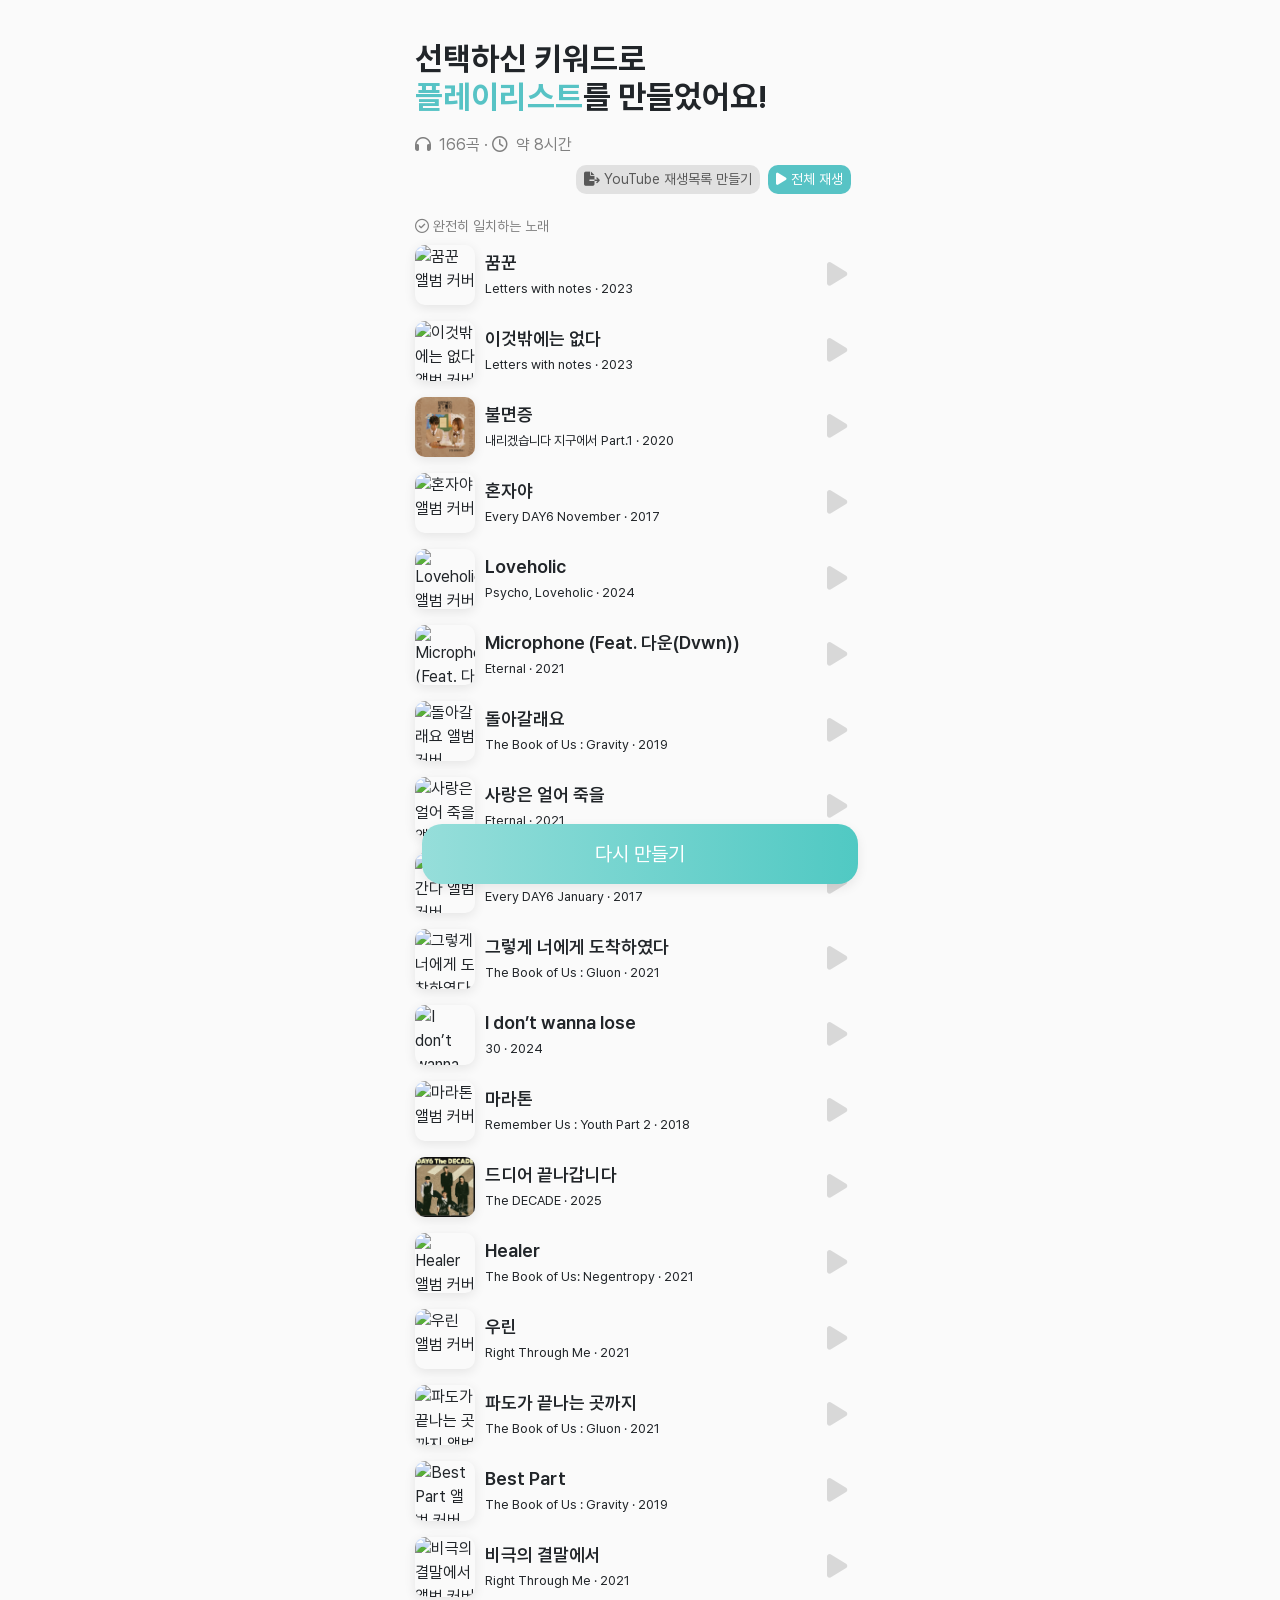
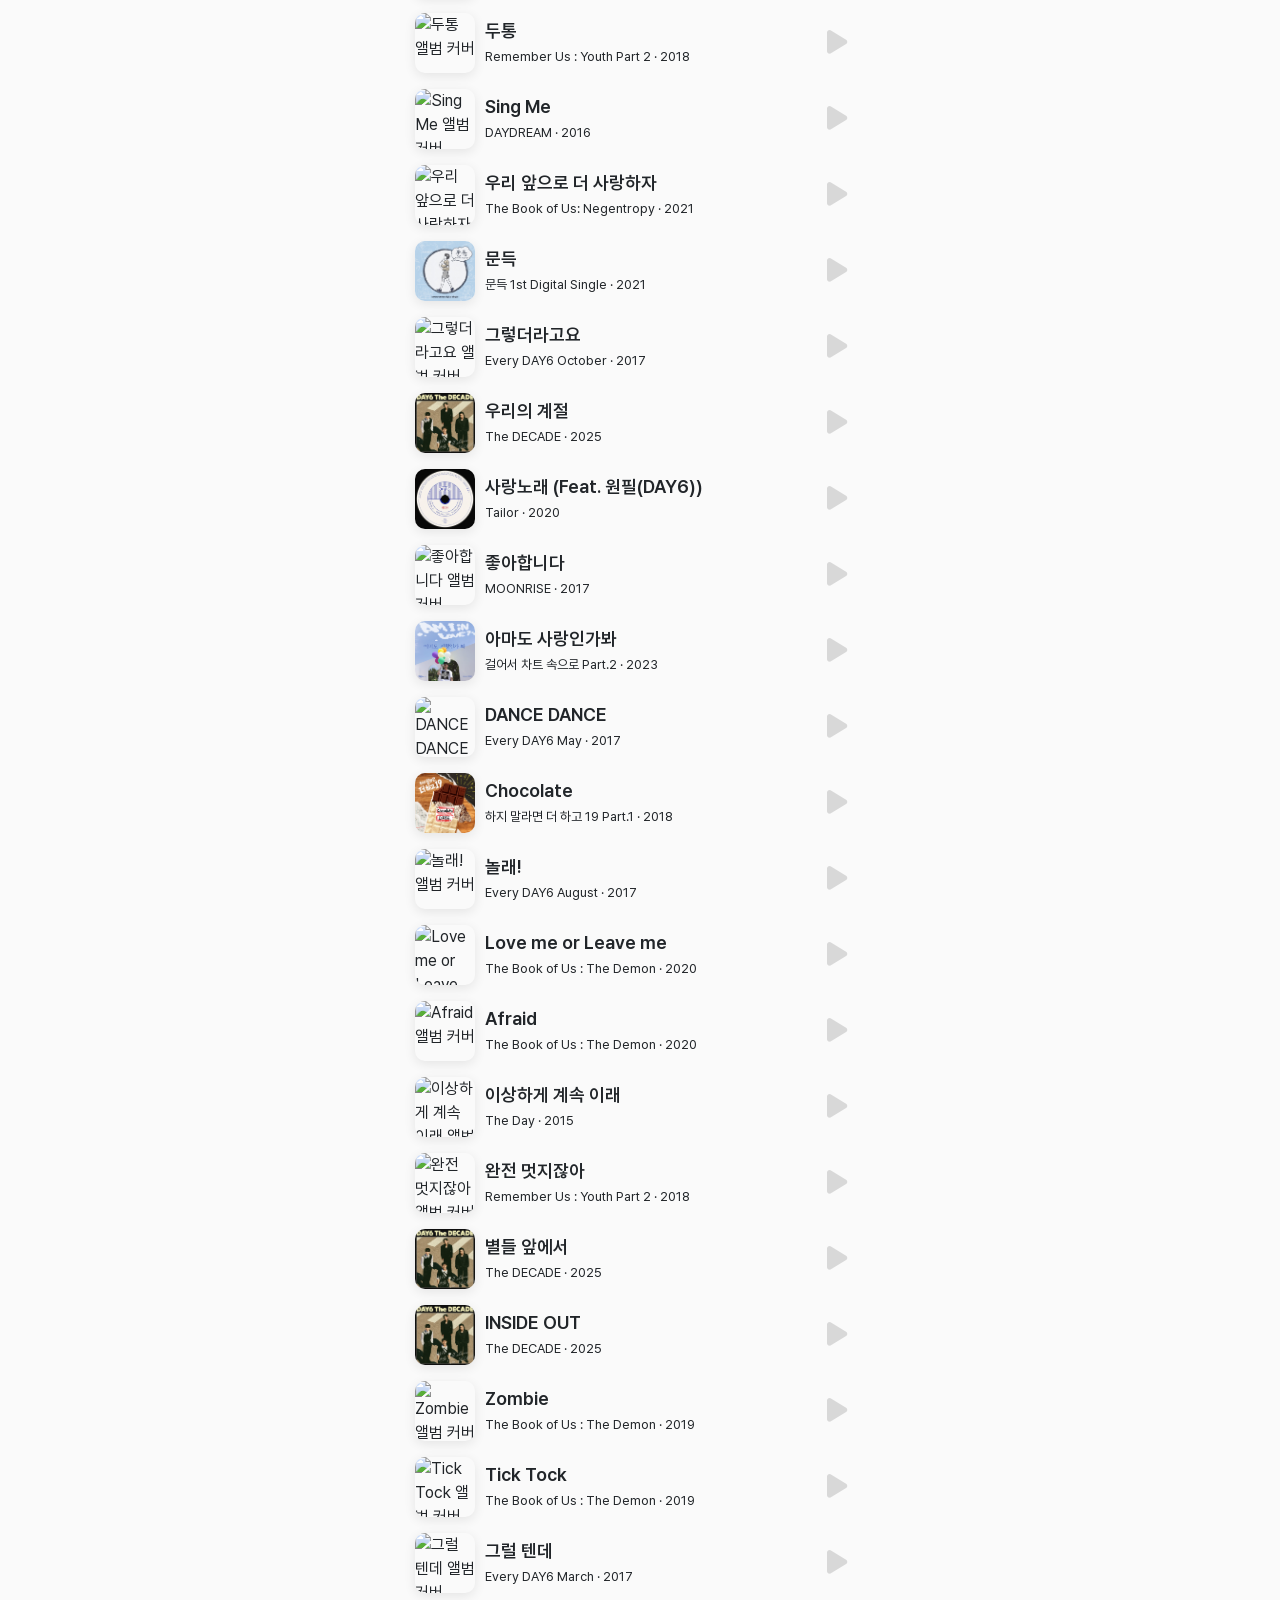
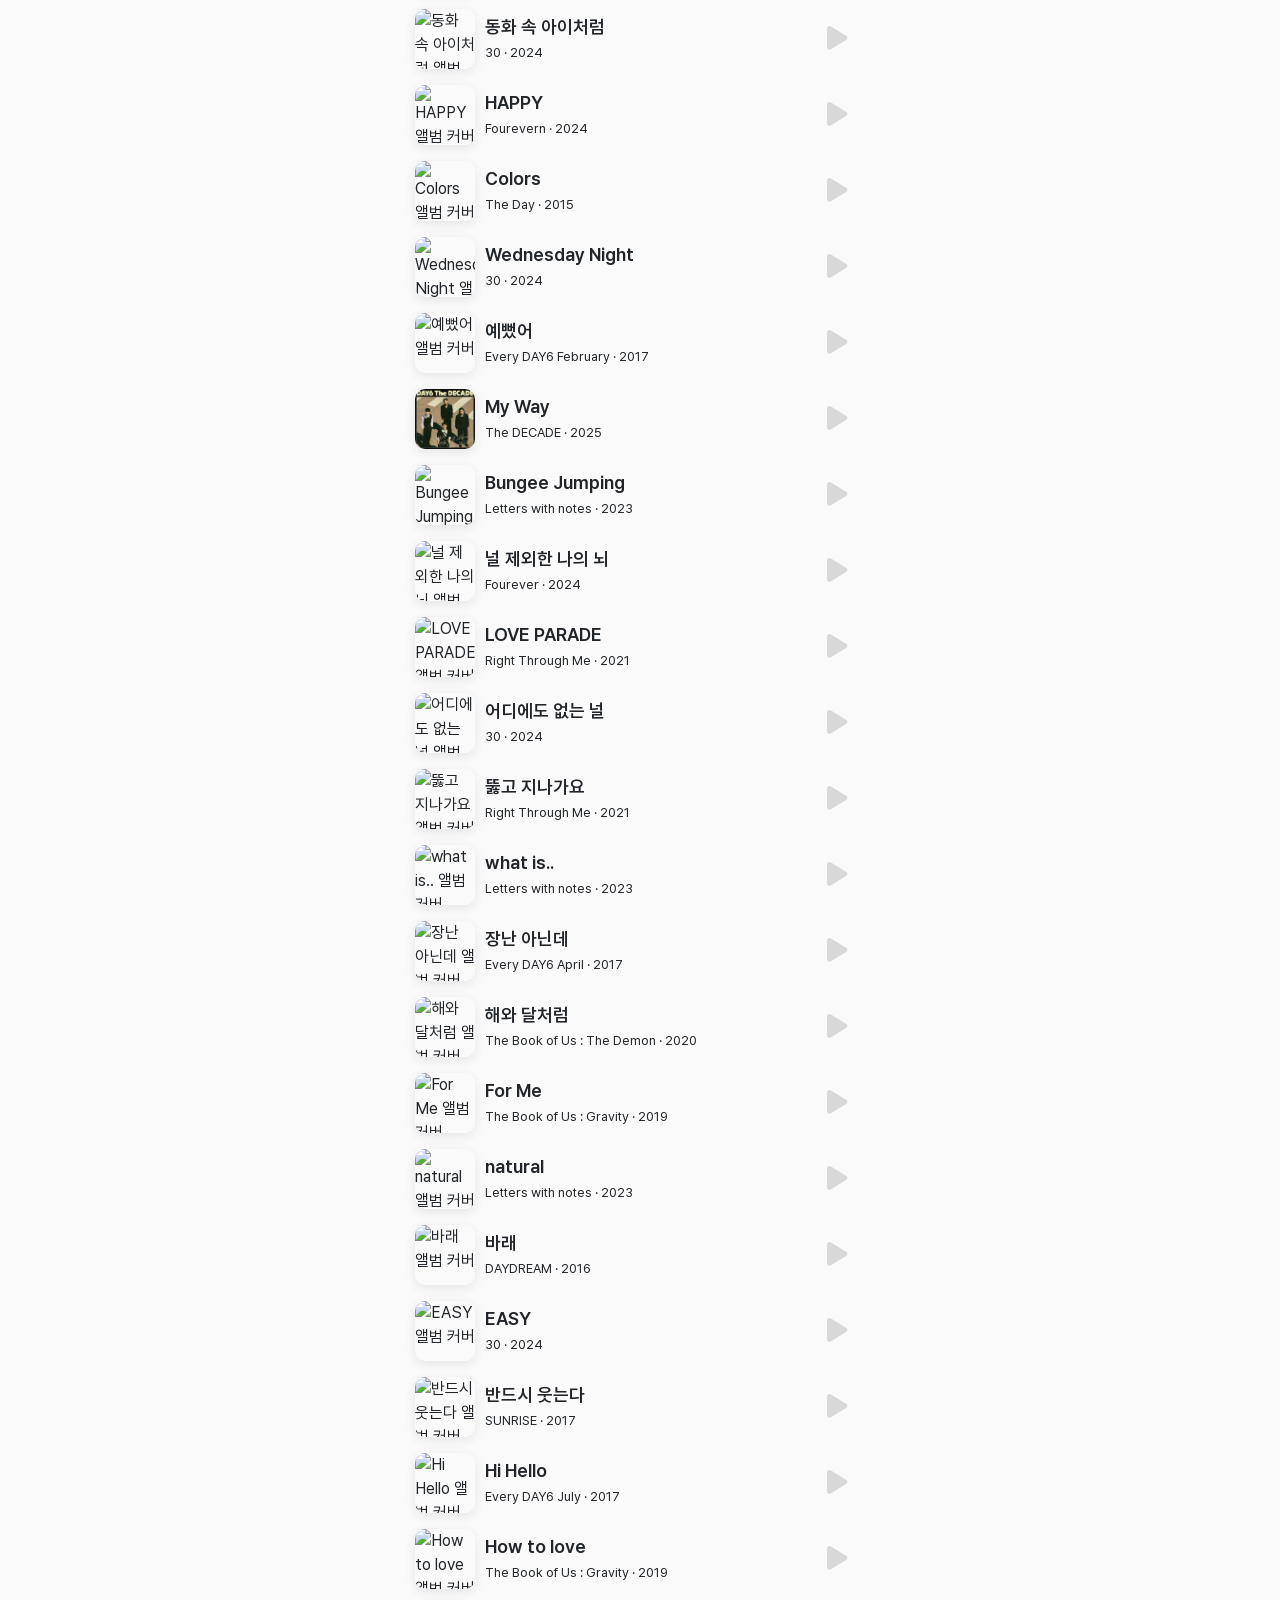
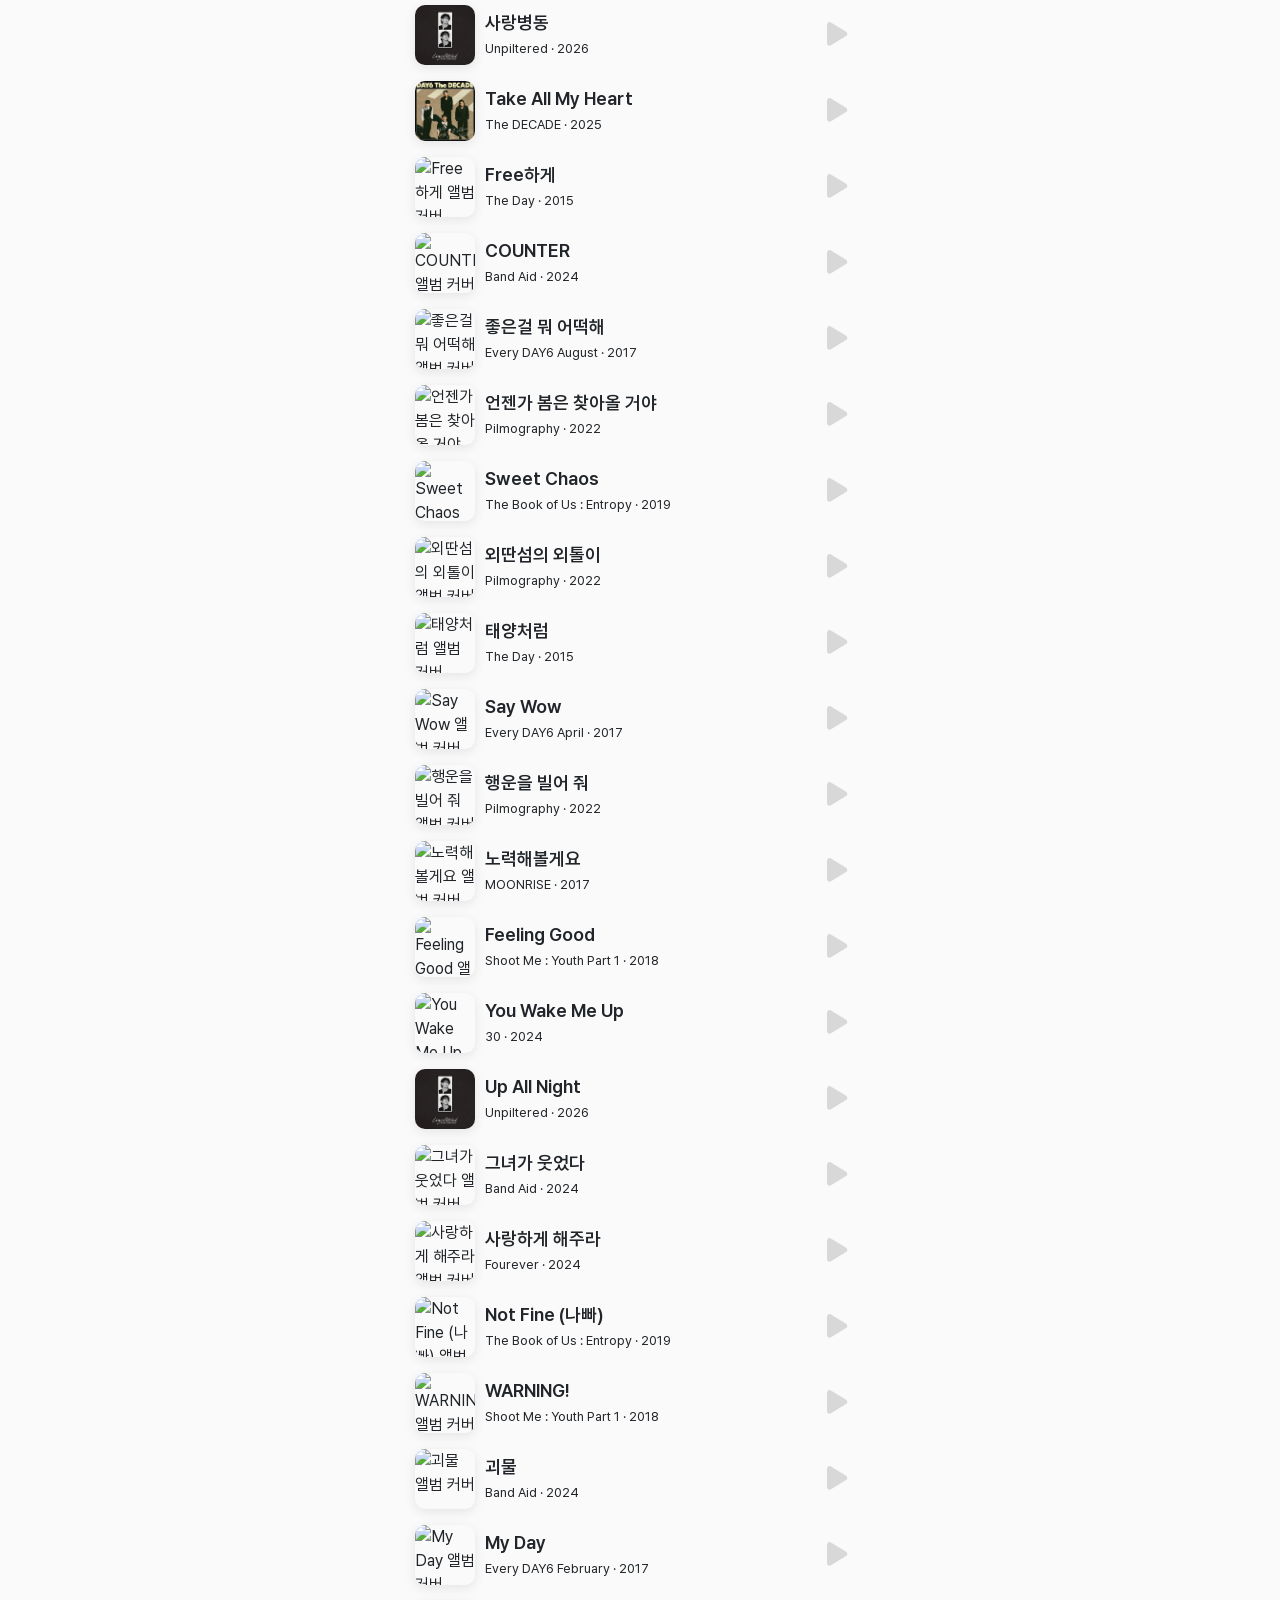
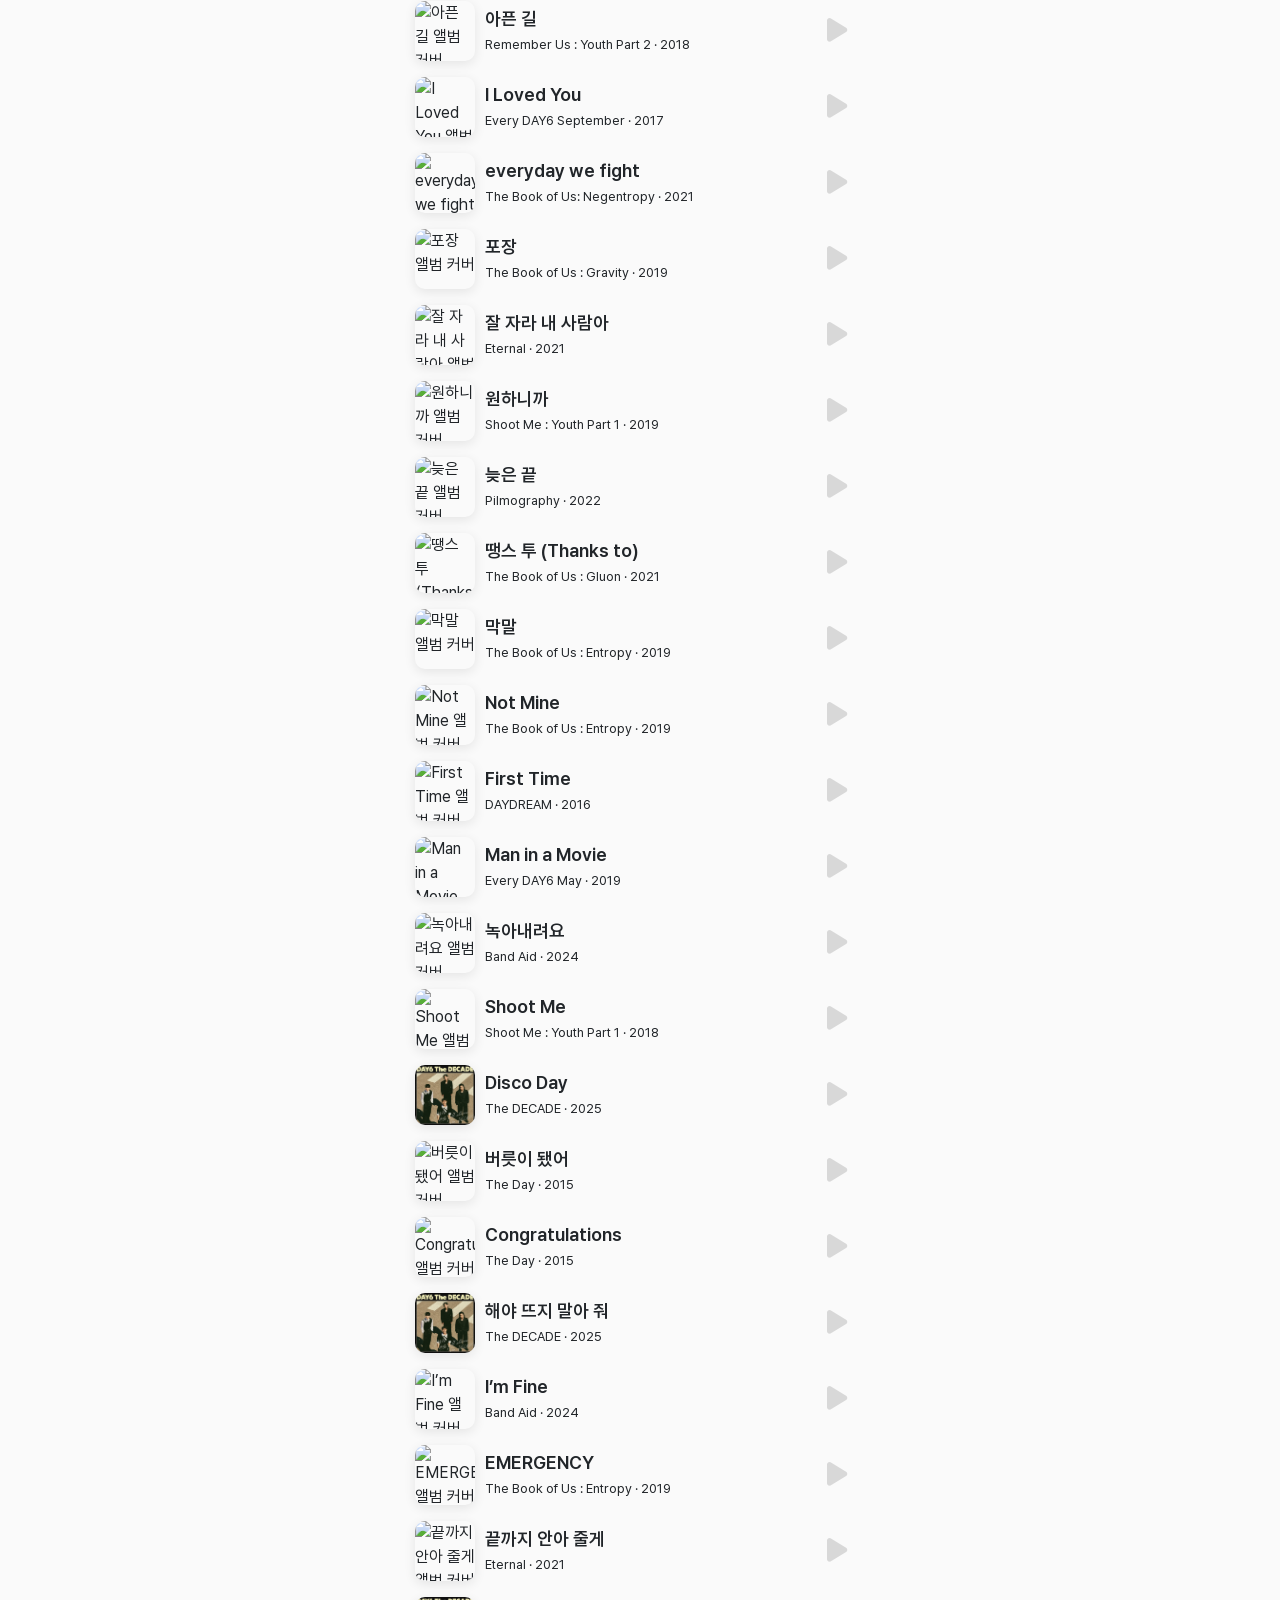
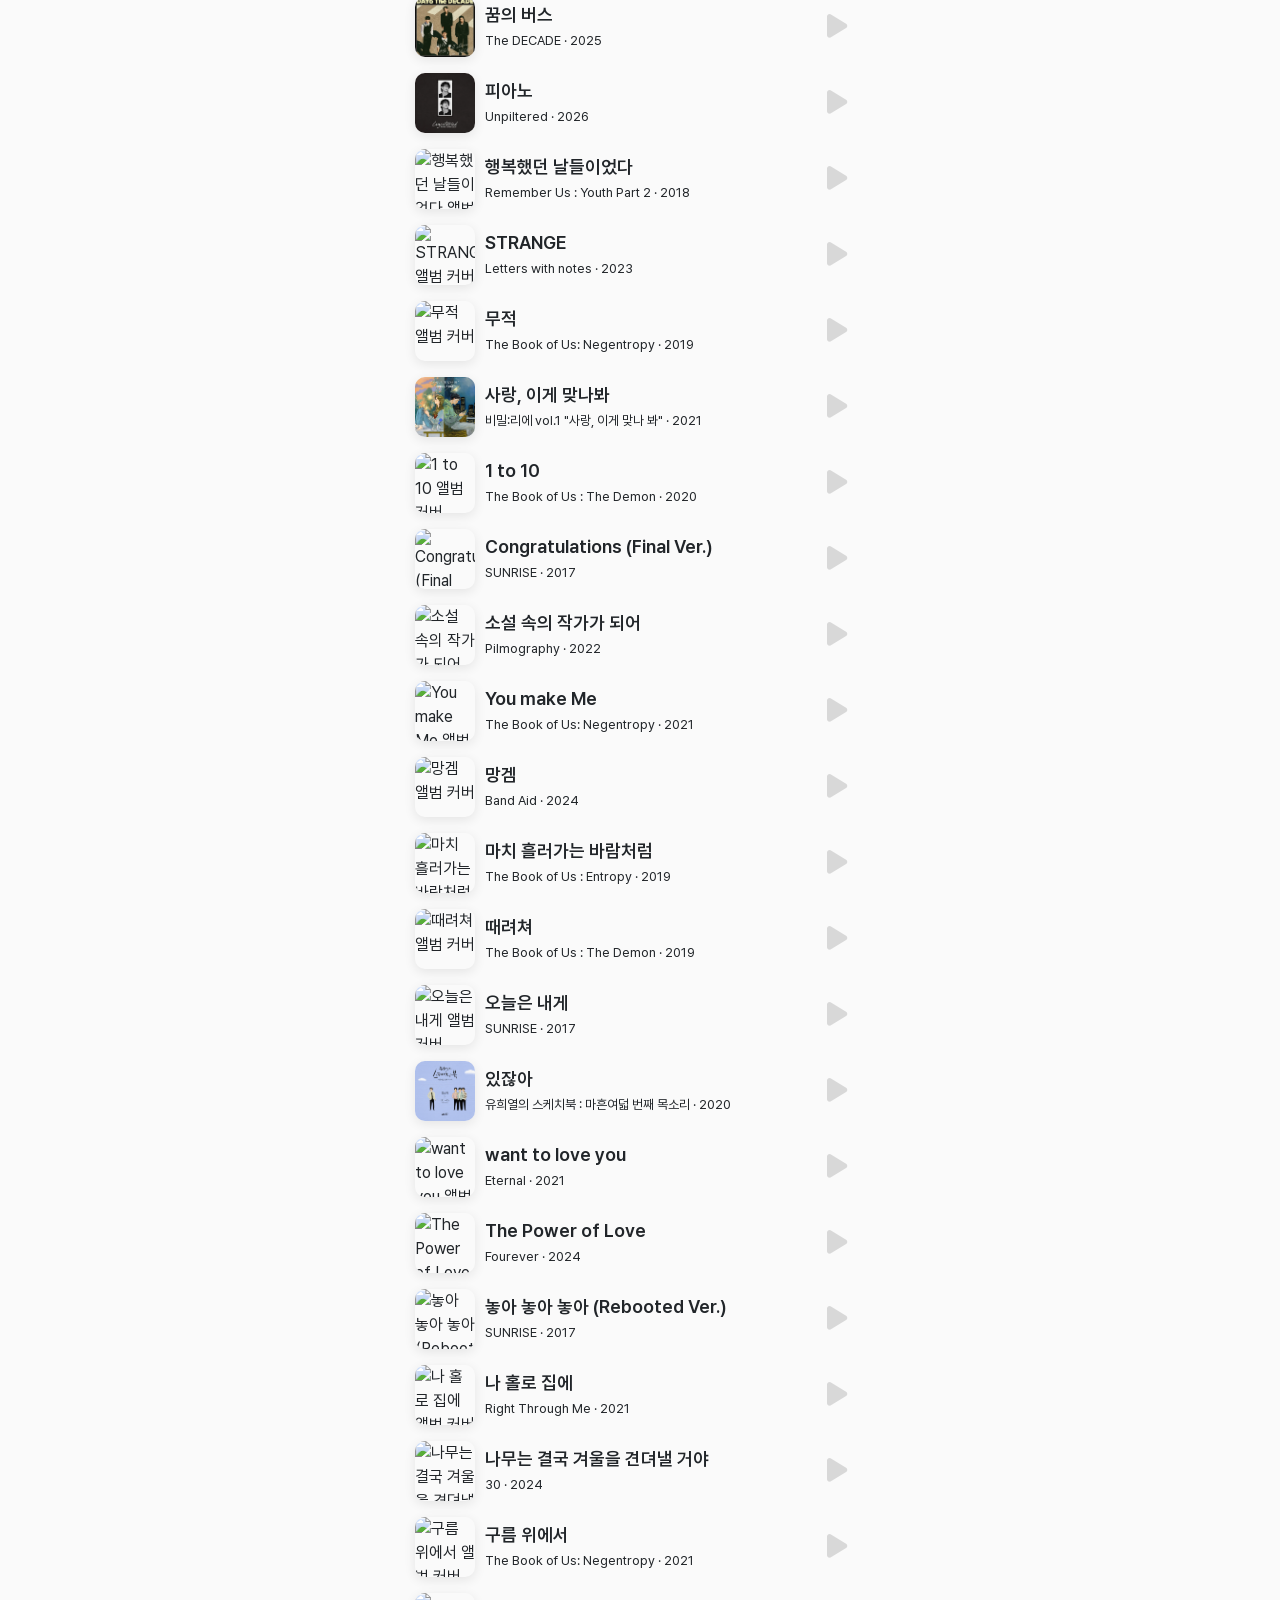
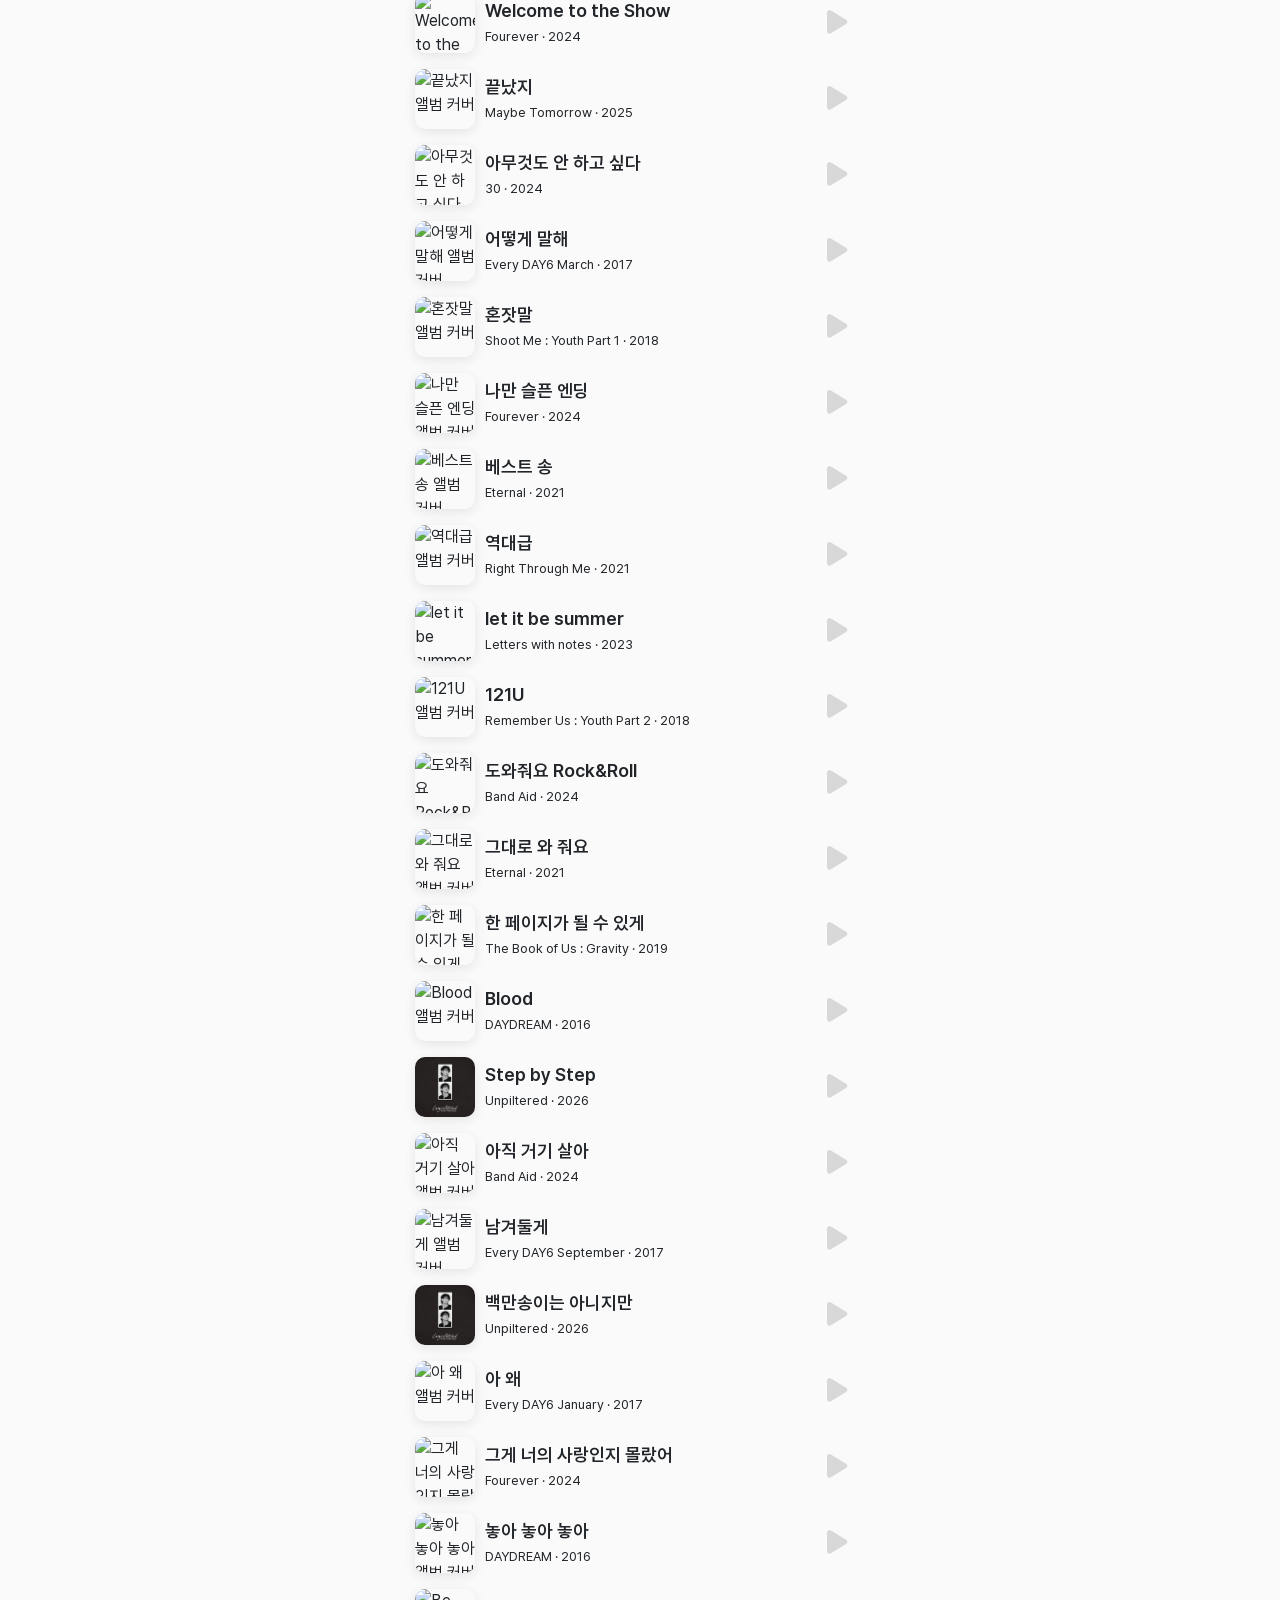
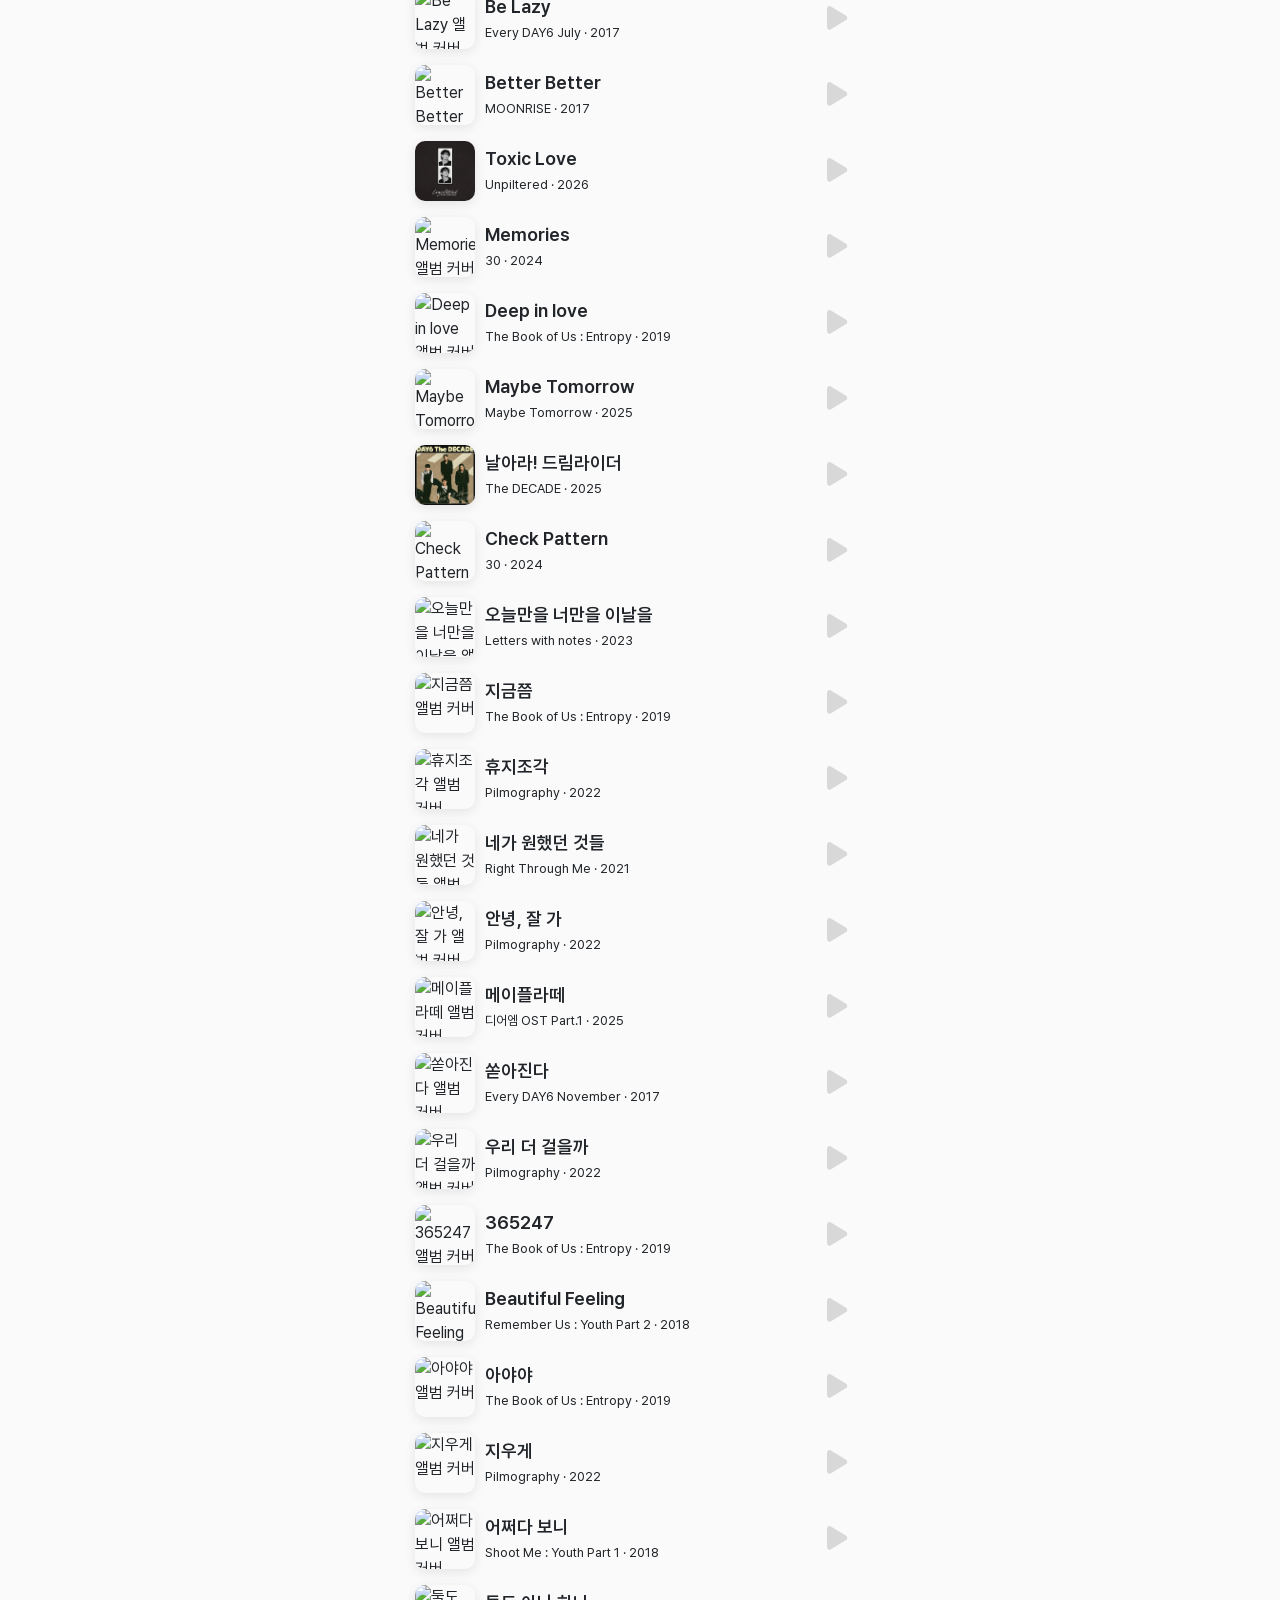
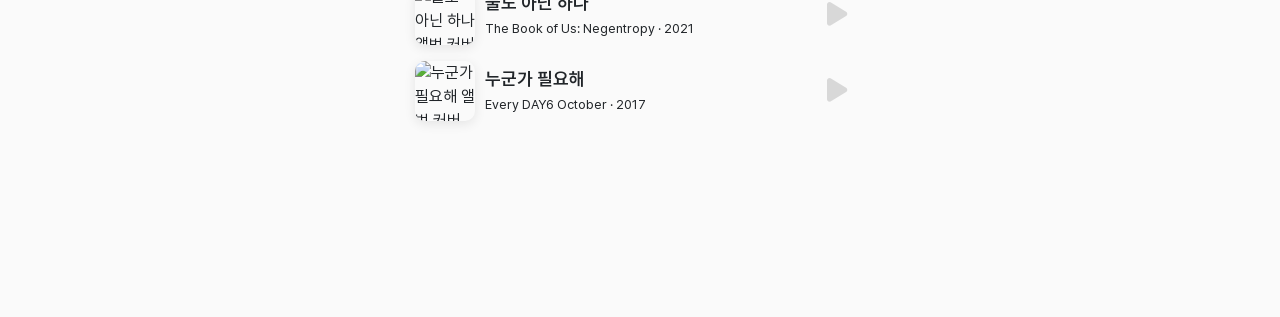
==== commit 31c3a547: "UI Update" ====
--- a/result.html
+++ b/result.html
@@ -117,7 +117,7 @@
         align-items: stretch;
         justify-content: center;
         padding: 0 0 24px;
-        background: rgb(8, 10, 16); /* 투명도 제거 */
+        background: rgb(0, 0, 0);
         opacity: 0;
         visibility: hidden;
         pointer-events: none;
@@ -230,6 +230,33 @@
         padding: 0 24px;
         transition: padding 0.3s ease;
       }
+      /* 펼침·접힘: 리스트만 애니메이션 (스냅샷 이중 노출 방지) */
+      #overlayPlaylist.playlist-no-vt--expanding {
+        animation: playlistNoVtExpand 0.46s cubic-bezier(0.22, 1, 0.36, 1) both;
+      }
+      #overlayPlaylist.playlist-no-vt--collapsing {
+        animation: playlistNoVtCollapse 0.38s cubic-bezier(0.4, 0, 0.9, 1) both;
+      }
+      @keyframes playlistNoVtExpand {
+        from {
+          opacity: 0;
+          transform: translateY(14px);
+        }
+        to {
+          opacity: 1;
+          transform: translateY(0);
+        }
+      }
+      @keyframes playlistNoVtCollapse {
+        from {
+          opacity: 1;
+          transform: translateY(0);
+        }
+        to {
+          opacity: 0;
+          transform: translateY(12px);
+        }
+      }
       @media (min-width: 420px) {
         .overlay-playlist-meta {
           padding: 0;
@@ -249,10 +276,39 @@
         max-height: 92px;
         overflow-y: auto;
         scrollbar-width: none;
-        transition: max-height 0.3s ease;
+        transition: max-height 0.45s cubic-bezier(0.22, 1, 0.36, 1),
+          opacity 0.32s ease;
       }
       .overlay-playlist-list.expanded {
         max-height: 220px;
+        mask-image: linear-gradient(to bottom, black calc(100% - 40px), transparent 100%);
+        -webkit-mask-image: linear-gradient(to bottom, black calc(100% - 40px), transparent 100%);
+      }
+      /* 다음 재생 펼침(.is-expanded): 곡 제목·앨범·재생 컨트롤·볼륨 숨김, 진행 바 아래는 리스트가 채움 */
+      .overlay-shell:has(.overlay-playlist-meta.is-expanded) .overlay-cover-wrap,
+      .overlay-shell:has(.overlay-playlist-meta.is-expanded) .overlay-progress-wrap {
+        flex-shrink: 0;
+      }
+      .overlay-shell:has(.overlay-playlist-meta.is-expanded) .overlay-song-meta,
+      .overlay-shell:has(.overlay-playlist-meta.is-expanded) .overlay-song-album-row,
+      .overlay-shell:has(.overlay-playlist-meta.is-expanded) .overlay-control-stack,
+      .overlay-shell:has(.overlay-playlist-meta.is-expanded) .overlay-sub-controls {
+        display: none !important;
+      }
+      .overlay-shell:has(.overlay-playlist-meta.is-expanded) .overlay-playlist-meta {
+        flex: 1 1 0;
+        min-height: 0;
+        display: flex;
+        flex-direction: column;
+        margin: 0;
+      }
+      .overlay-shell:has(.overlay-playlist-meta.is-expanded) .overlay-playlist-label {
+        display: none !important;
+      }
+      .overlay-shell:has(.overlay-playlist-meta.is-expanded) .overlay-playlist-list.expanded {
+        flex: 1 1 0;
+        min-height: 0;
+        max-height: none;
         mask-image: linear-gradient(to bottom, black calc(100% - 40px), transparent 100%);
         -webkit-mask-image: linear-gradient(to bottom, black calc(100% - 40px), transparent 100%);
       }
@@ -633,6 +689,12 @@
         }
         .overlay-control-stack .volume-container {
           margin-top: 0;
+        }
+      }
+      @media (prefers-reduced-motion: reduce) {
+        #overlayPlaylist.playlist-no-vt--expanding,
+        #overlayPlaylist.playlist-no-vt--collapsing {
+          animation-duration: 0.01ms !important;
         }
       }
     </style>
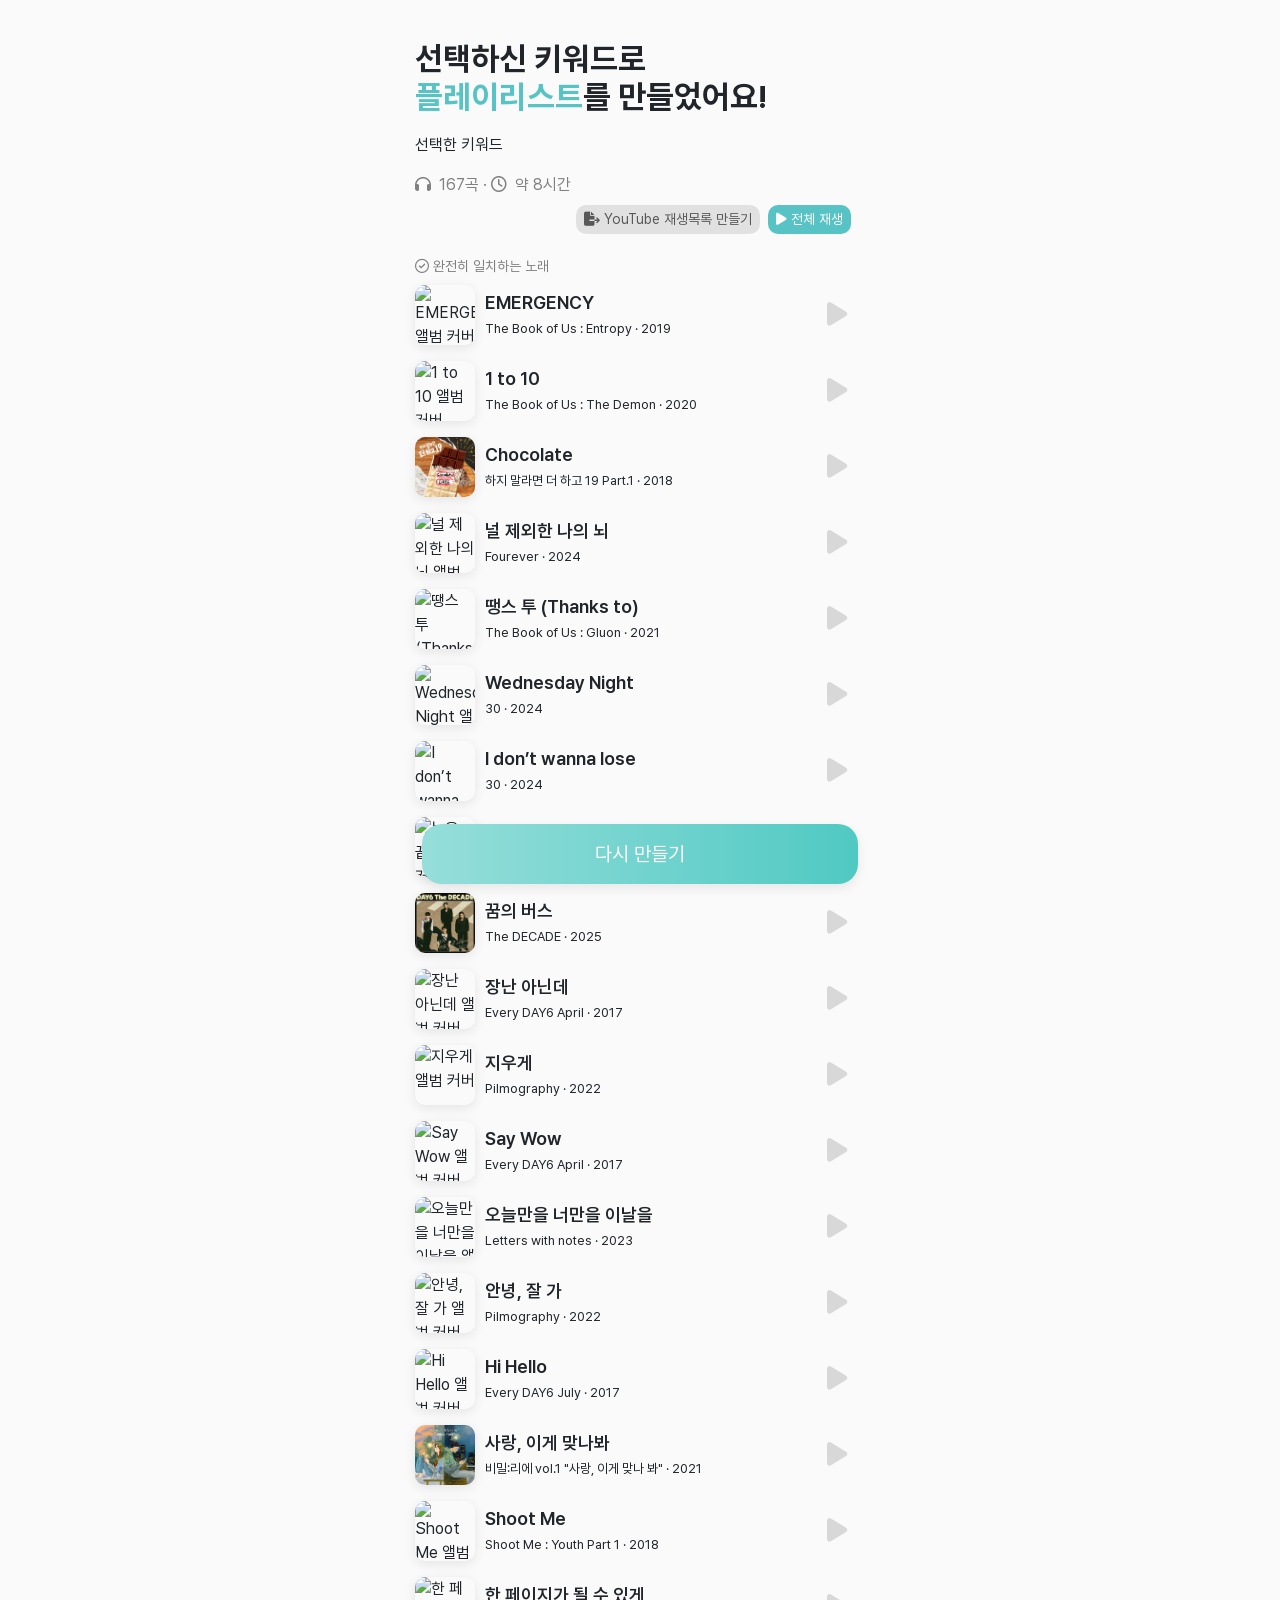
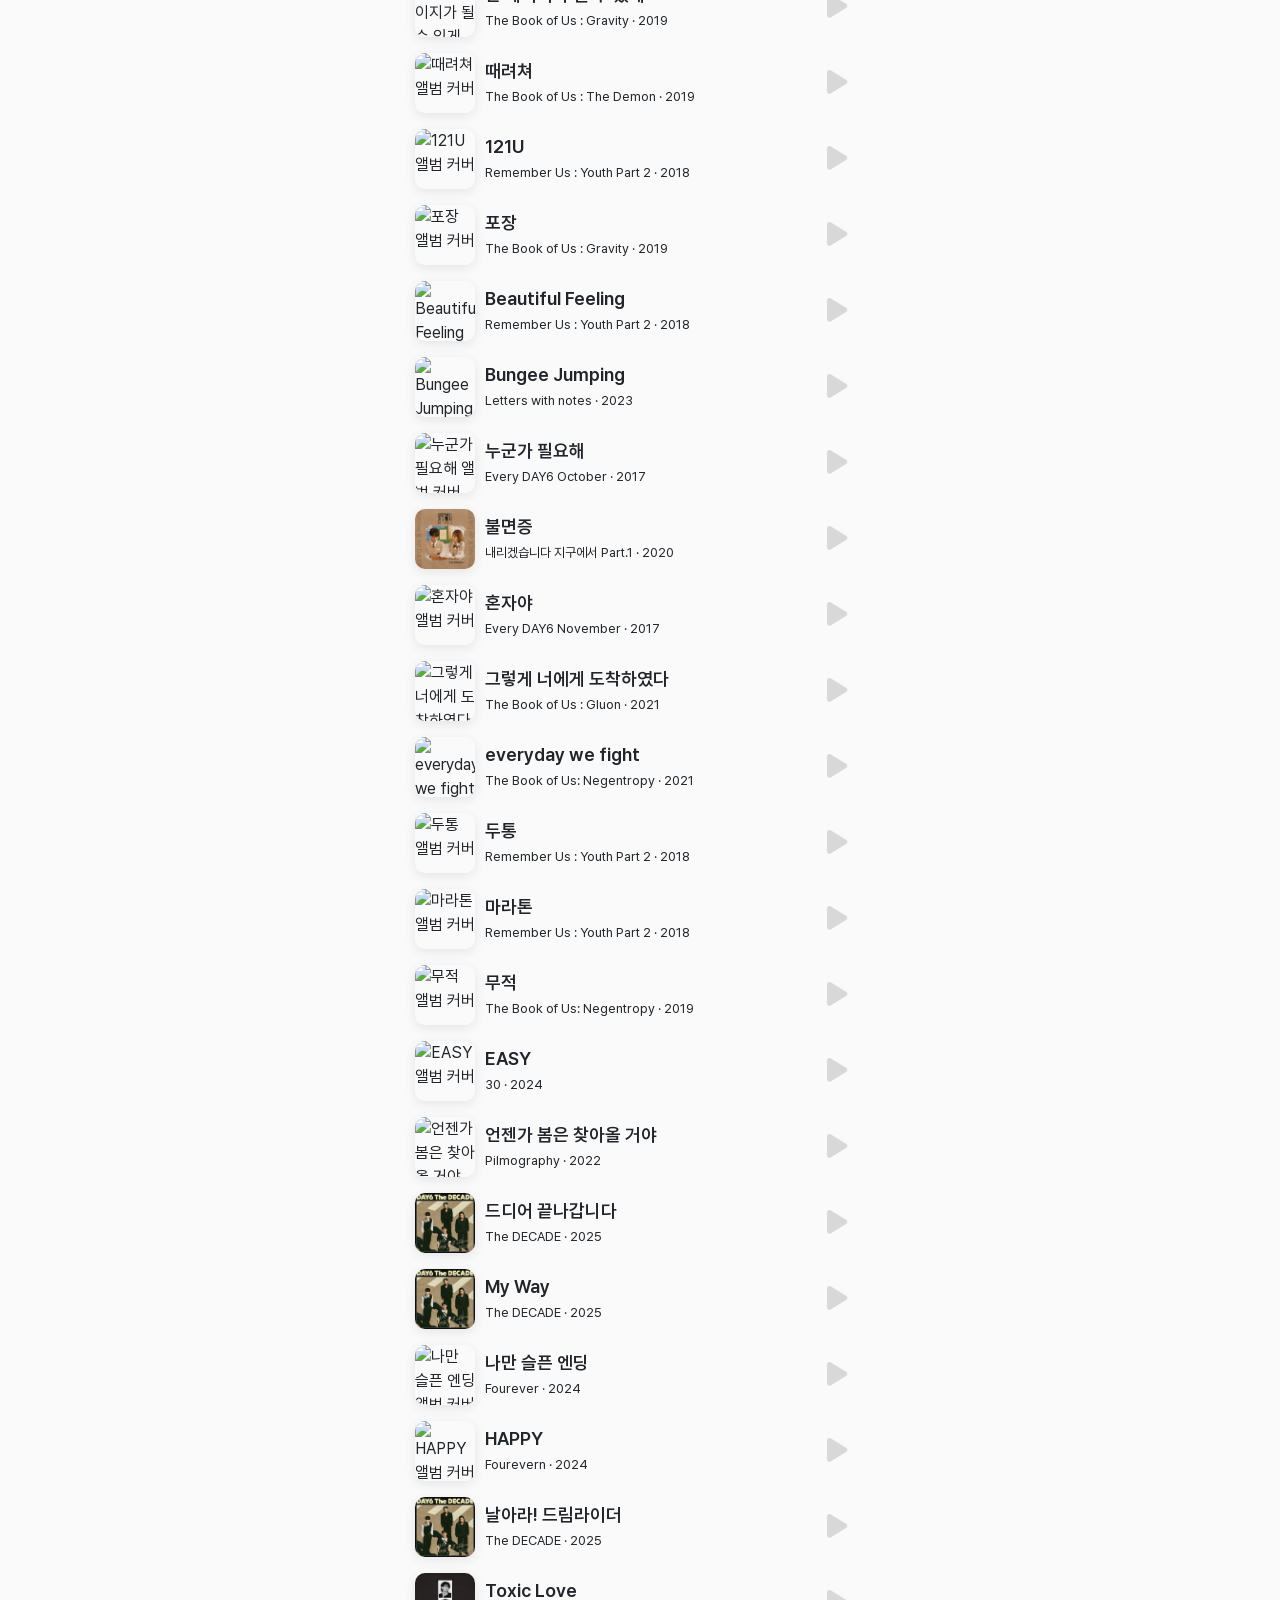
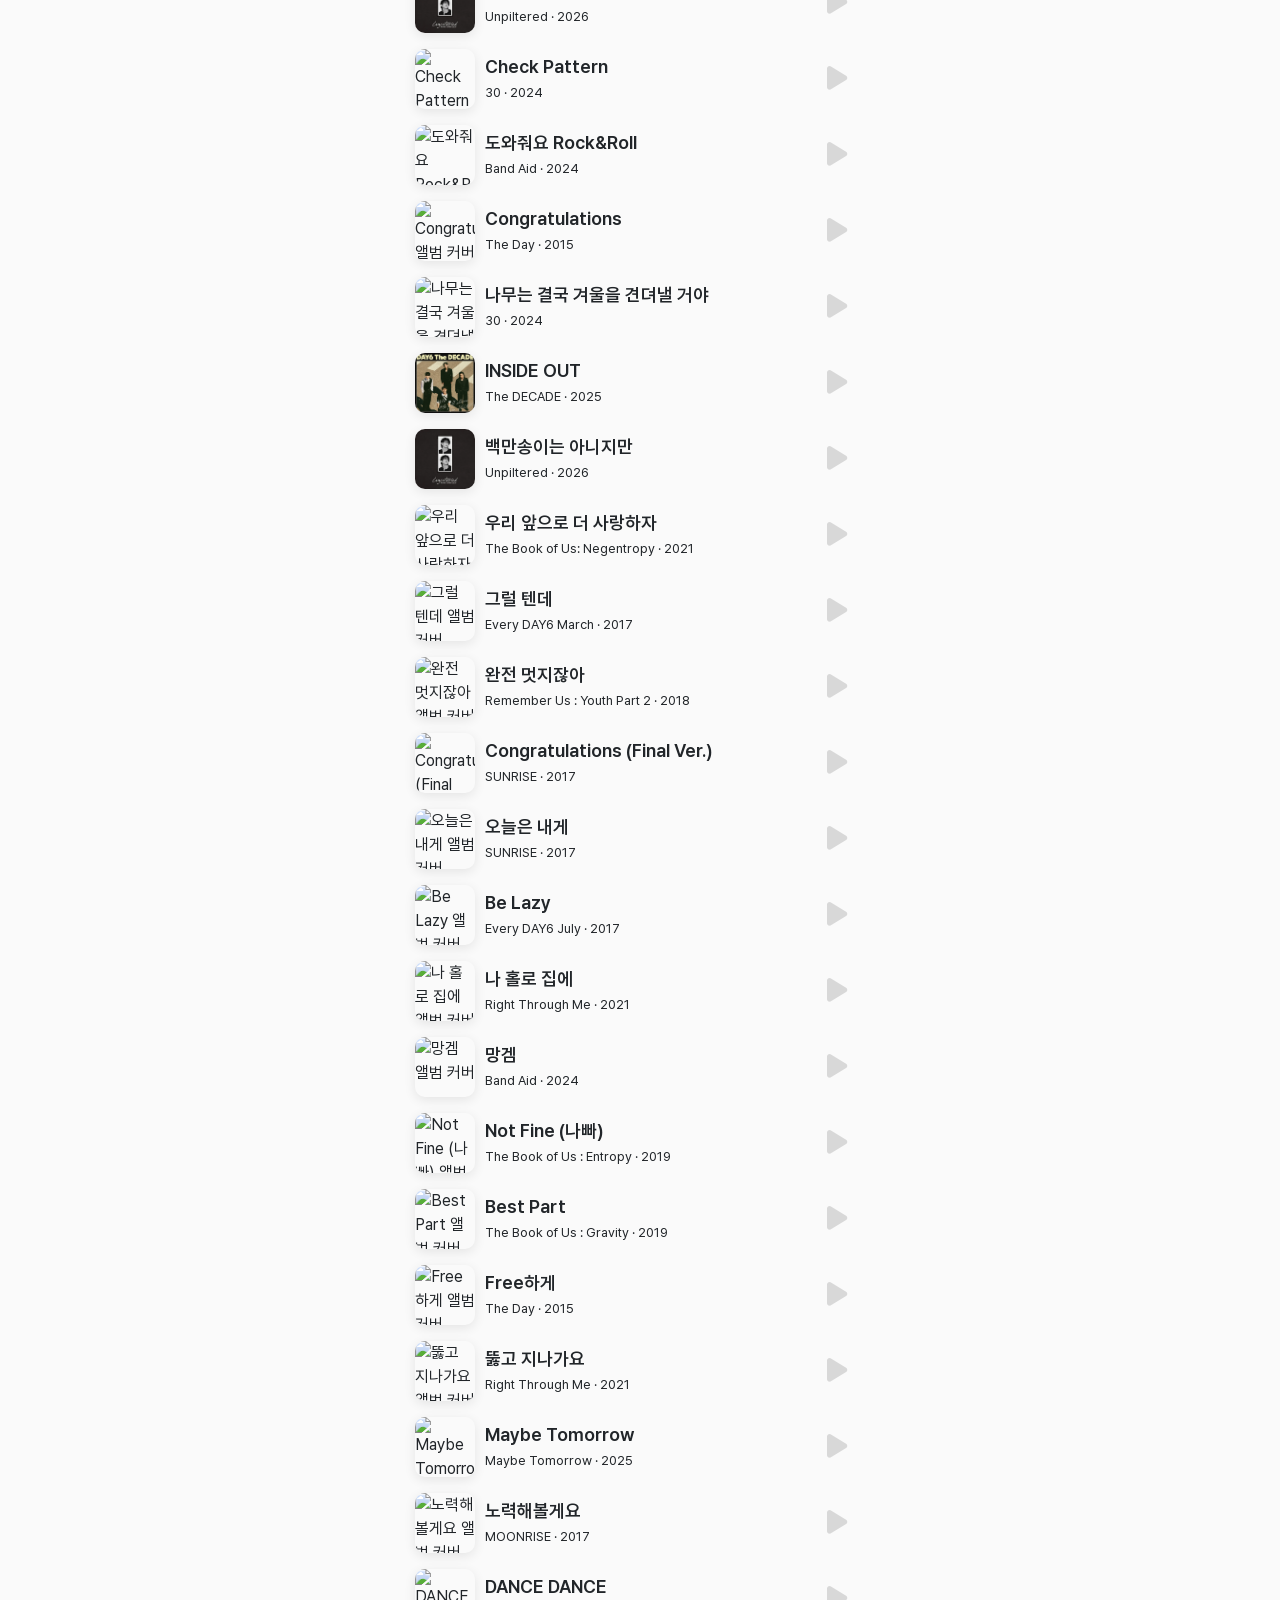
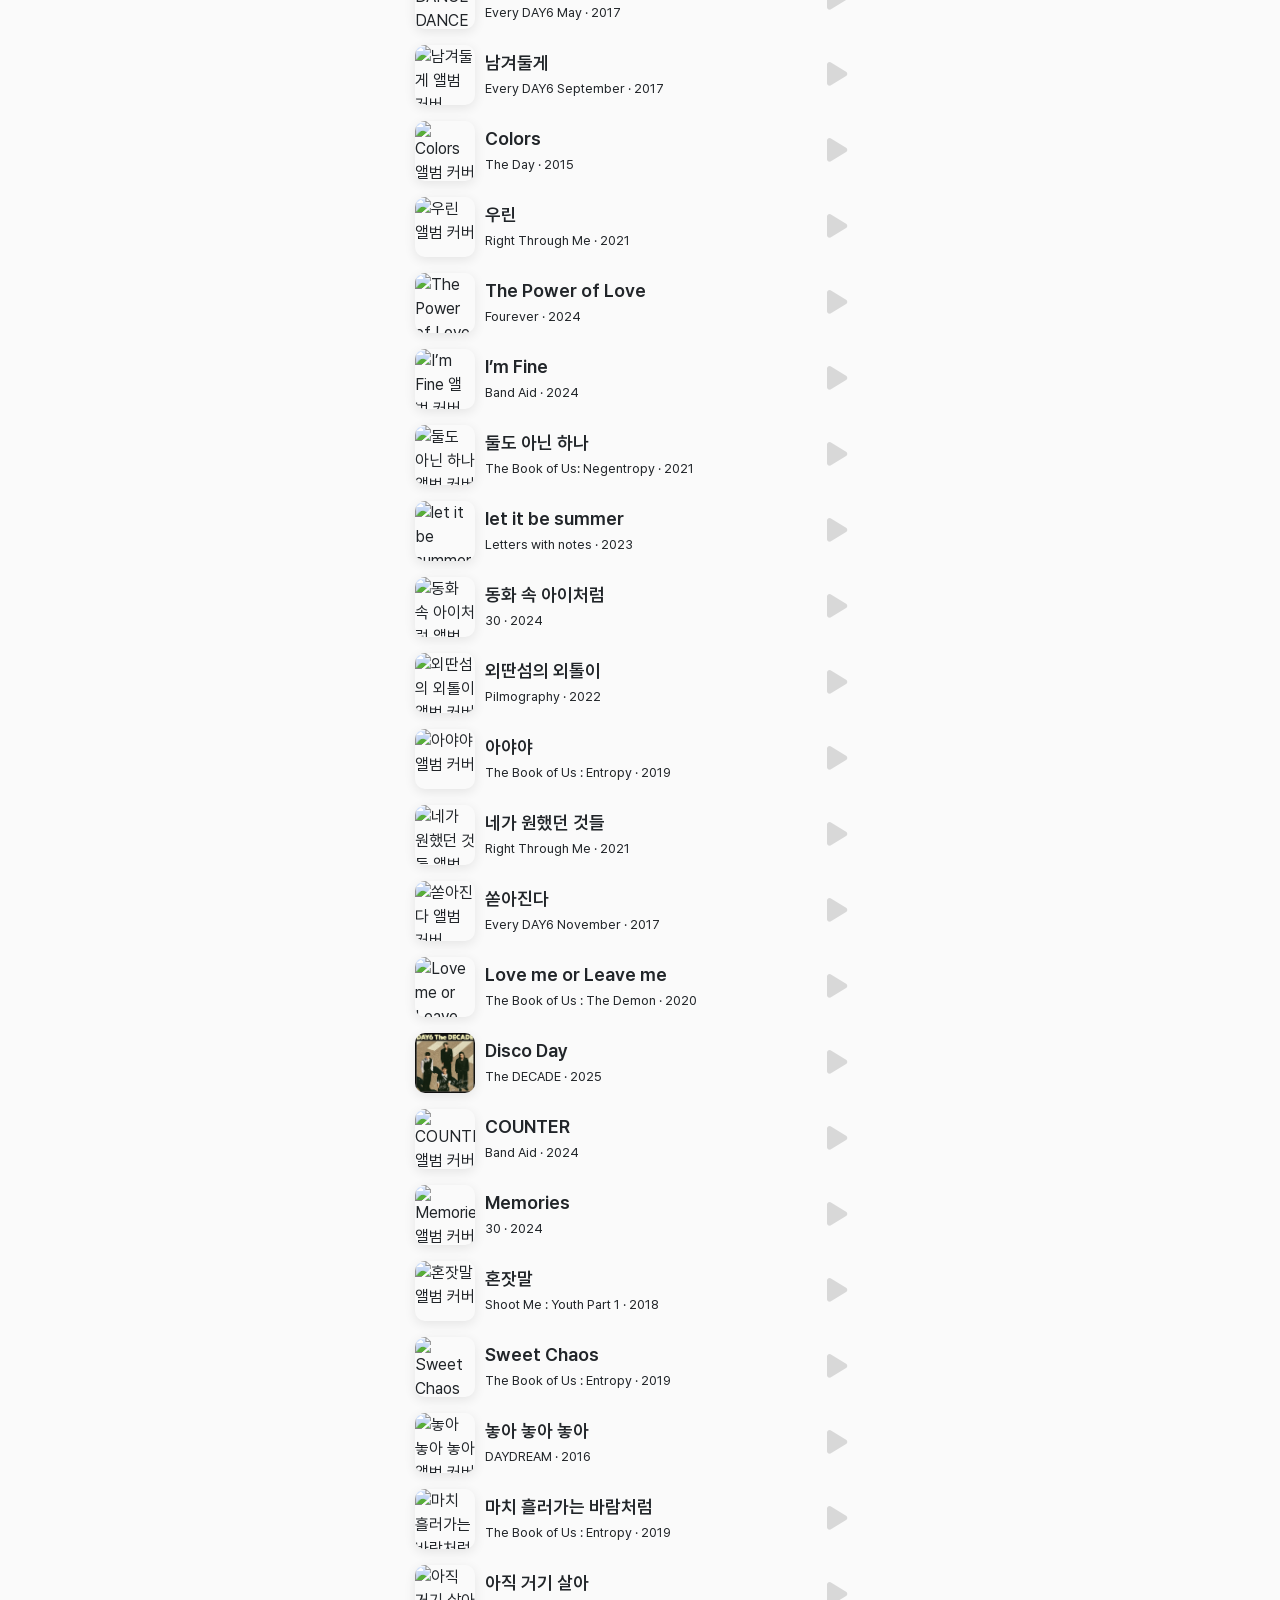
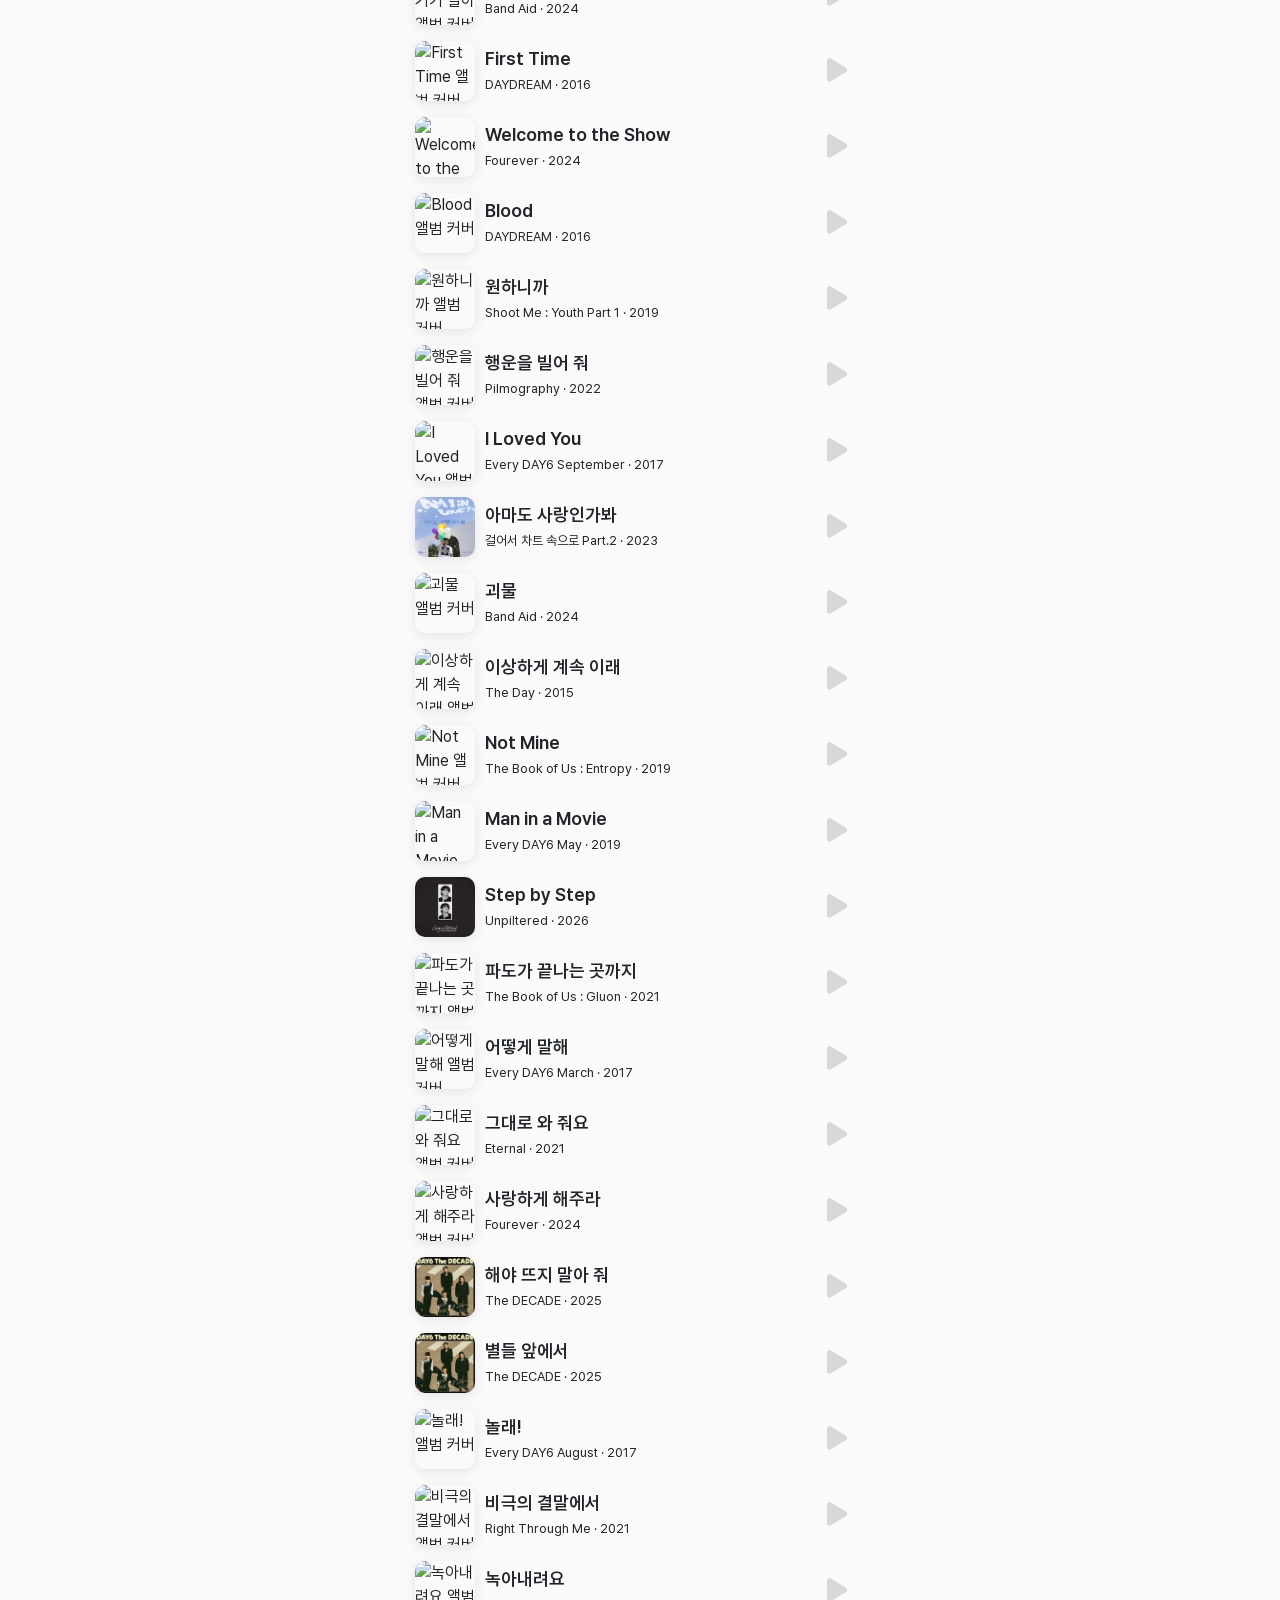
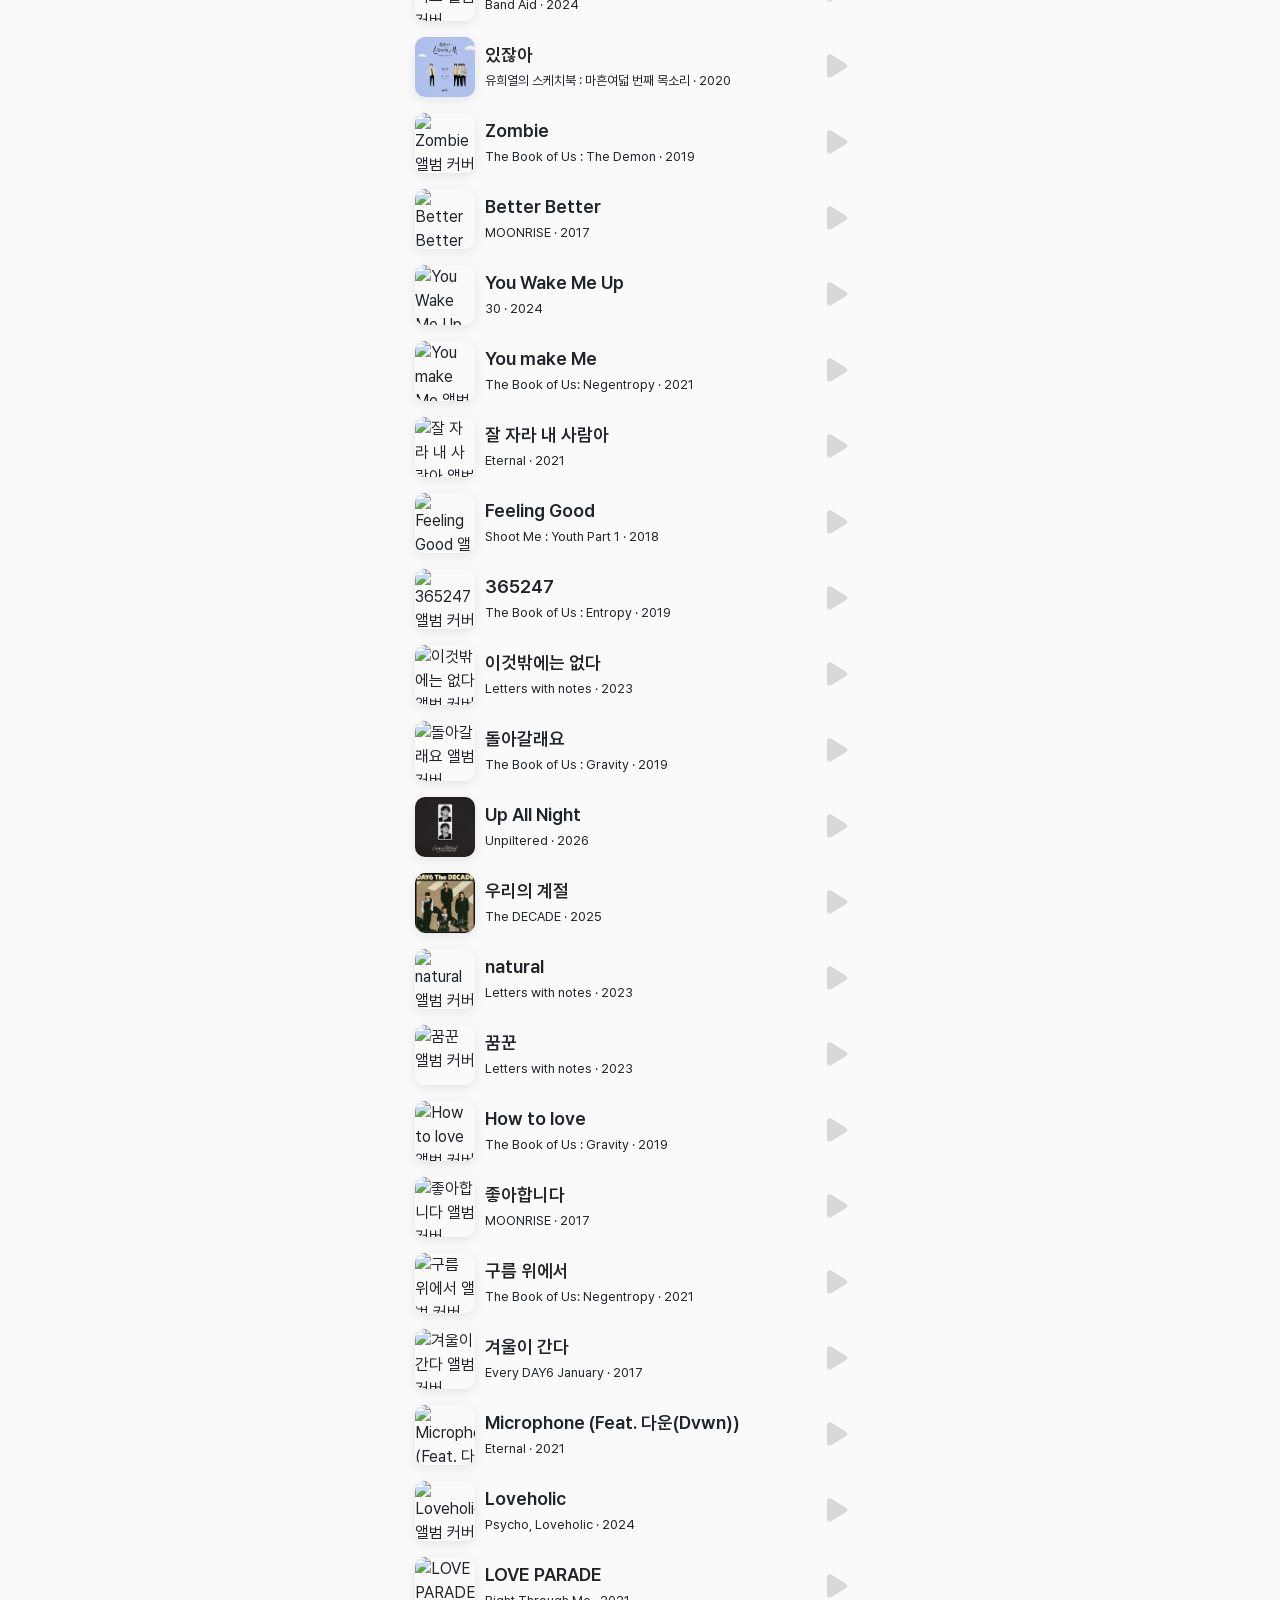
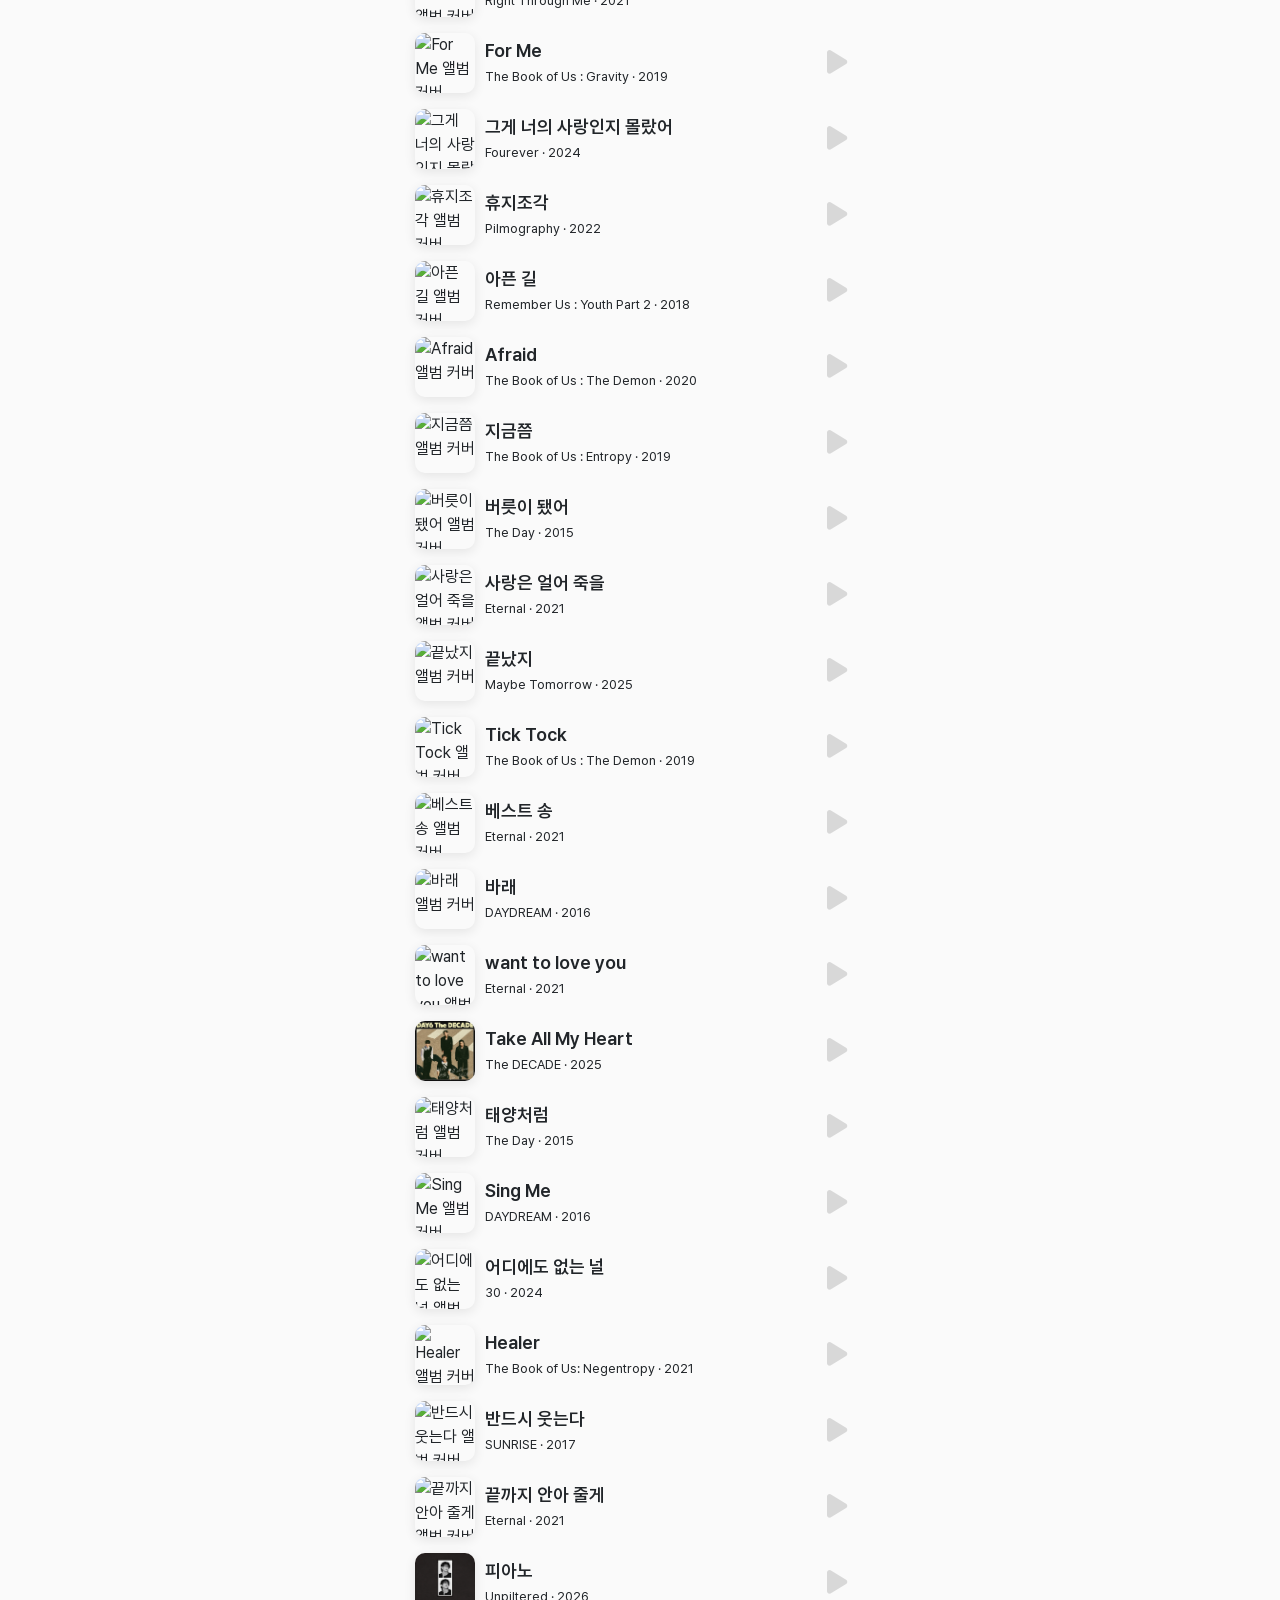
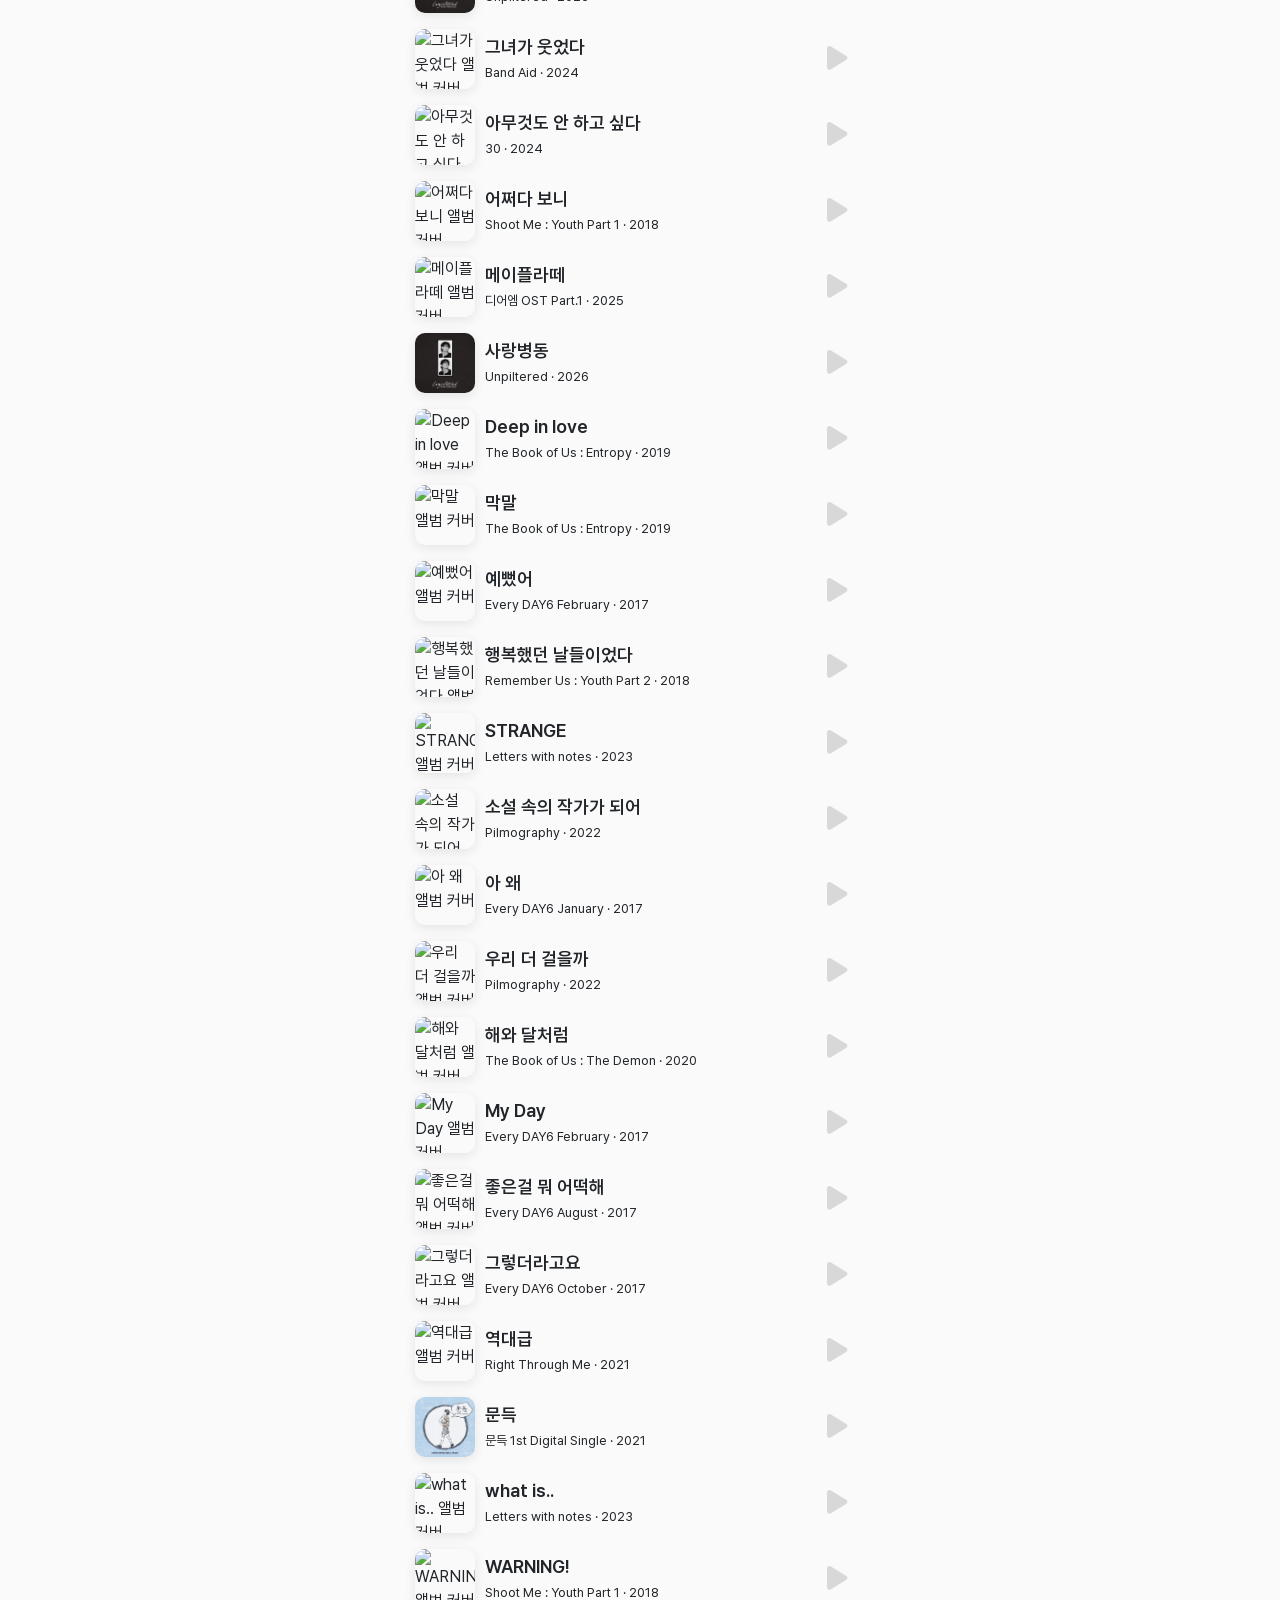
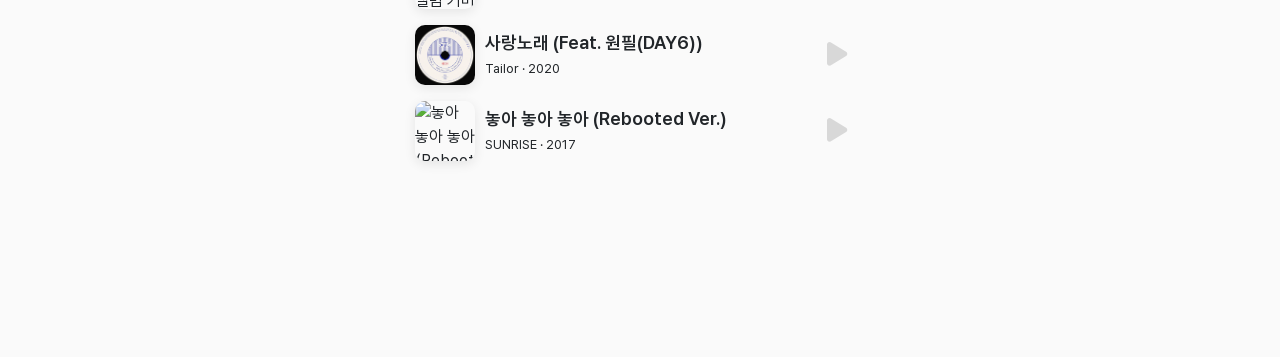
==== commit 6287774d: "UI Update" ====
--- a/result.html
+++ b/result.html
@@ -711,8 +711,12 @@
         선택하신 키워드로<br />
         <span style="color: #57c3c5">플레이리스트</span>를 만들었어요!
       </h2>
+      
+      <div id="selectedKeywordsText" class="mt-3"></div>
 
       <div class="mt-3">
+        <span class="detail">
+
         <span class="detail">
           <i class="fa-solid fa-headphones"></i> &nbsp;<span id="count">0</span>곡 · 
           <i class="fa-regular fa-clock"></i> &nbsp;약 <span id="time">0분</span>
--- a/assets/style.css
+++ b/assets/style.css
@@ -57,6 +57,21 @@
 .keyword.selected {
   background-color: #57c3c5;
   color: #fff;
+}
+
+.result-keyword {
+  display: inline-flex;
+  align-items: center;
+  padding: 6px 14px;
+  margin: 2px 4px 3px 0;
+  background-color: transparent;
+  border: 1px solid #57c3c5;
+  color: #57c3c5;
+  border-radius: 15px;
+  font-size: 0.8em;
+  font-weight: 600;
+  vertical-align: middle;
+  letter-spacing: normal;
 }
 
 .letsmake {
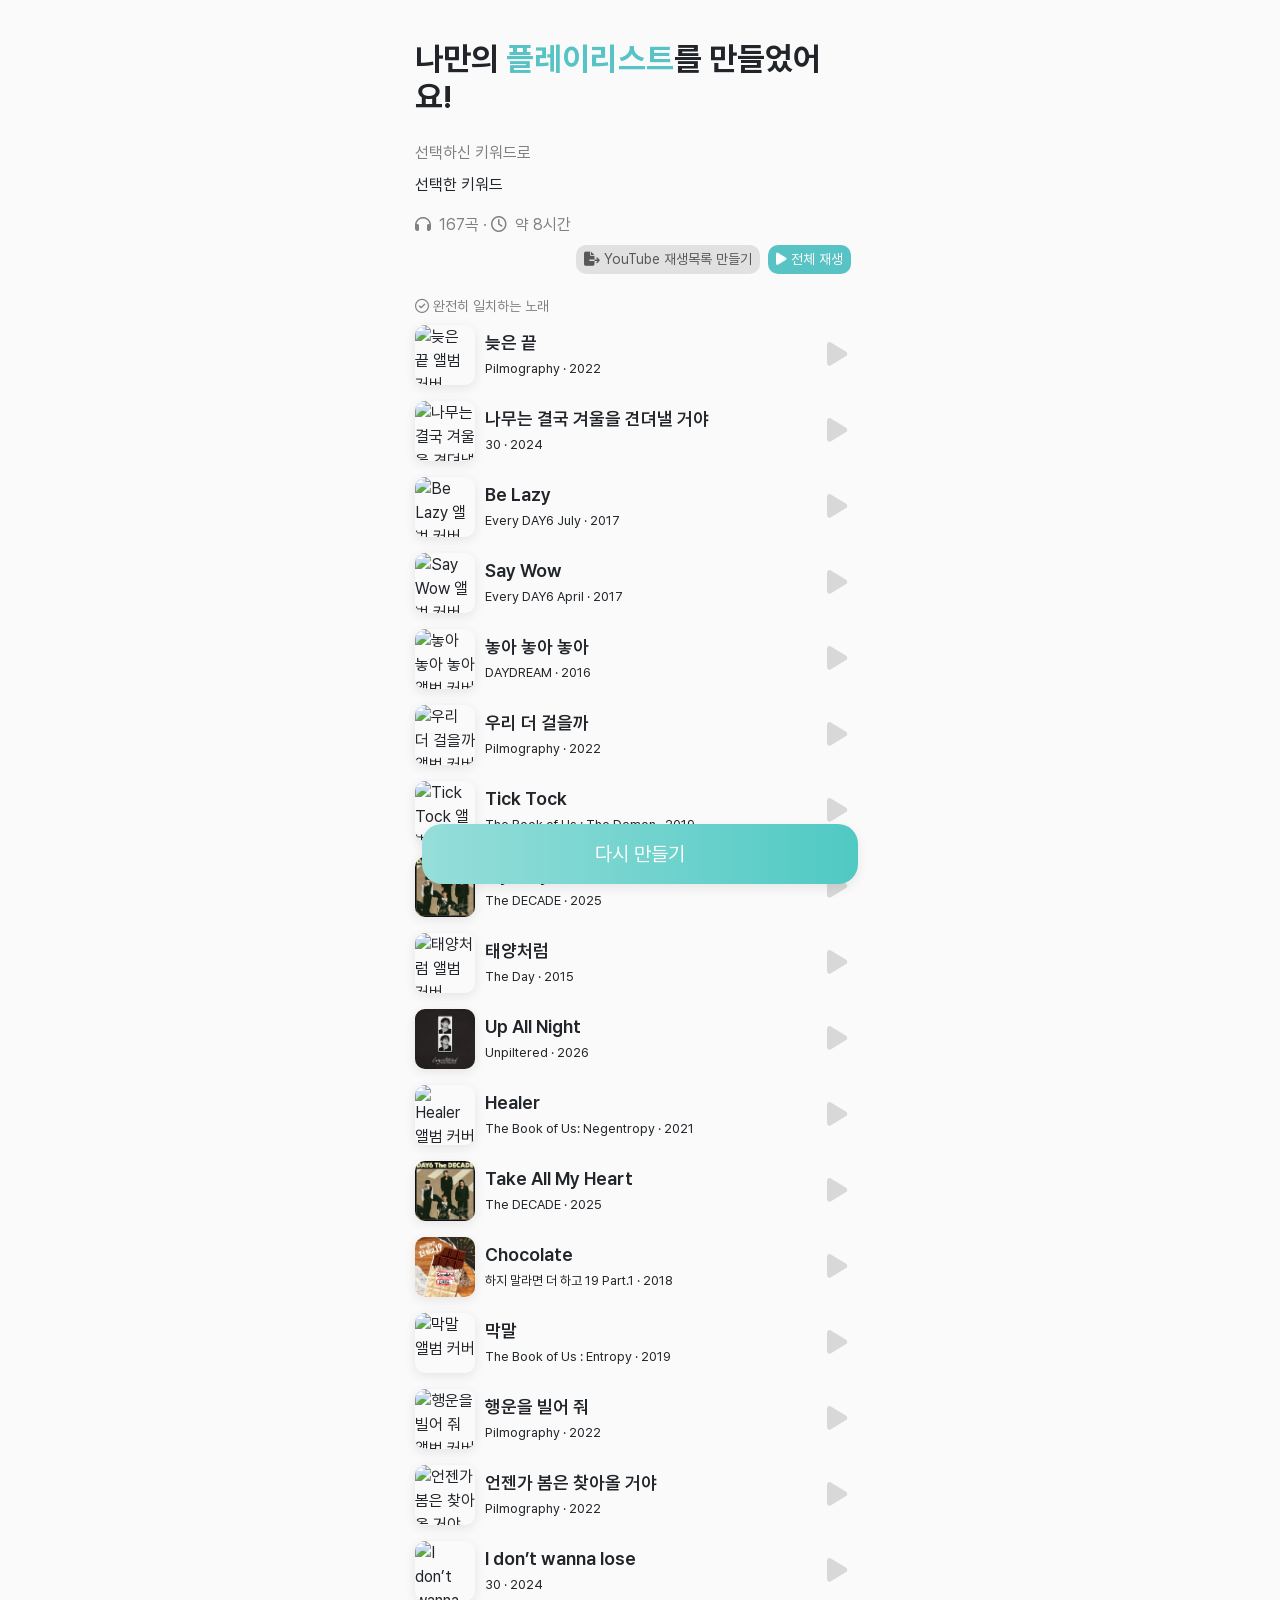
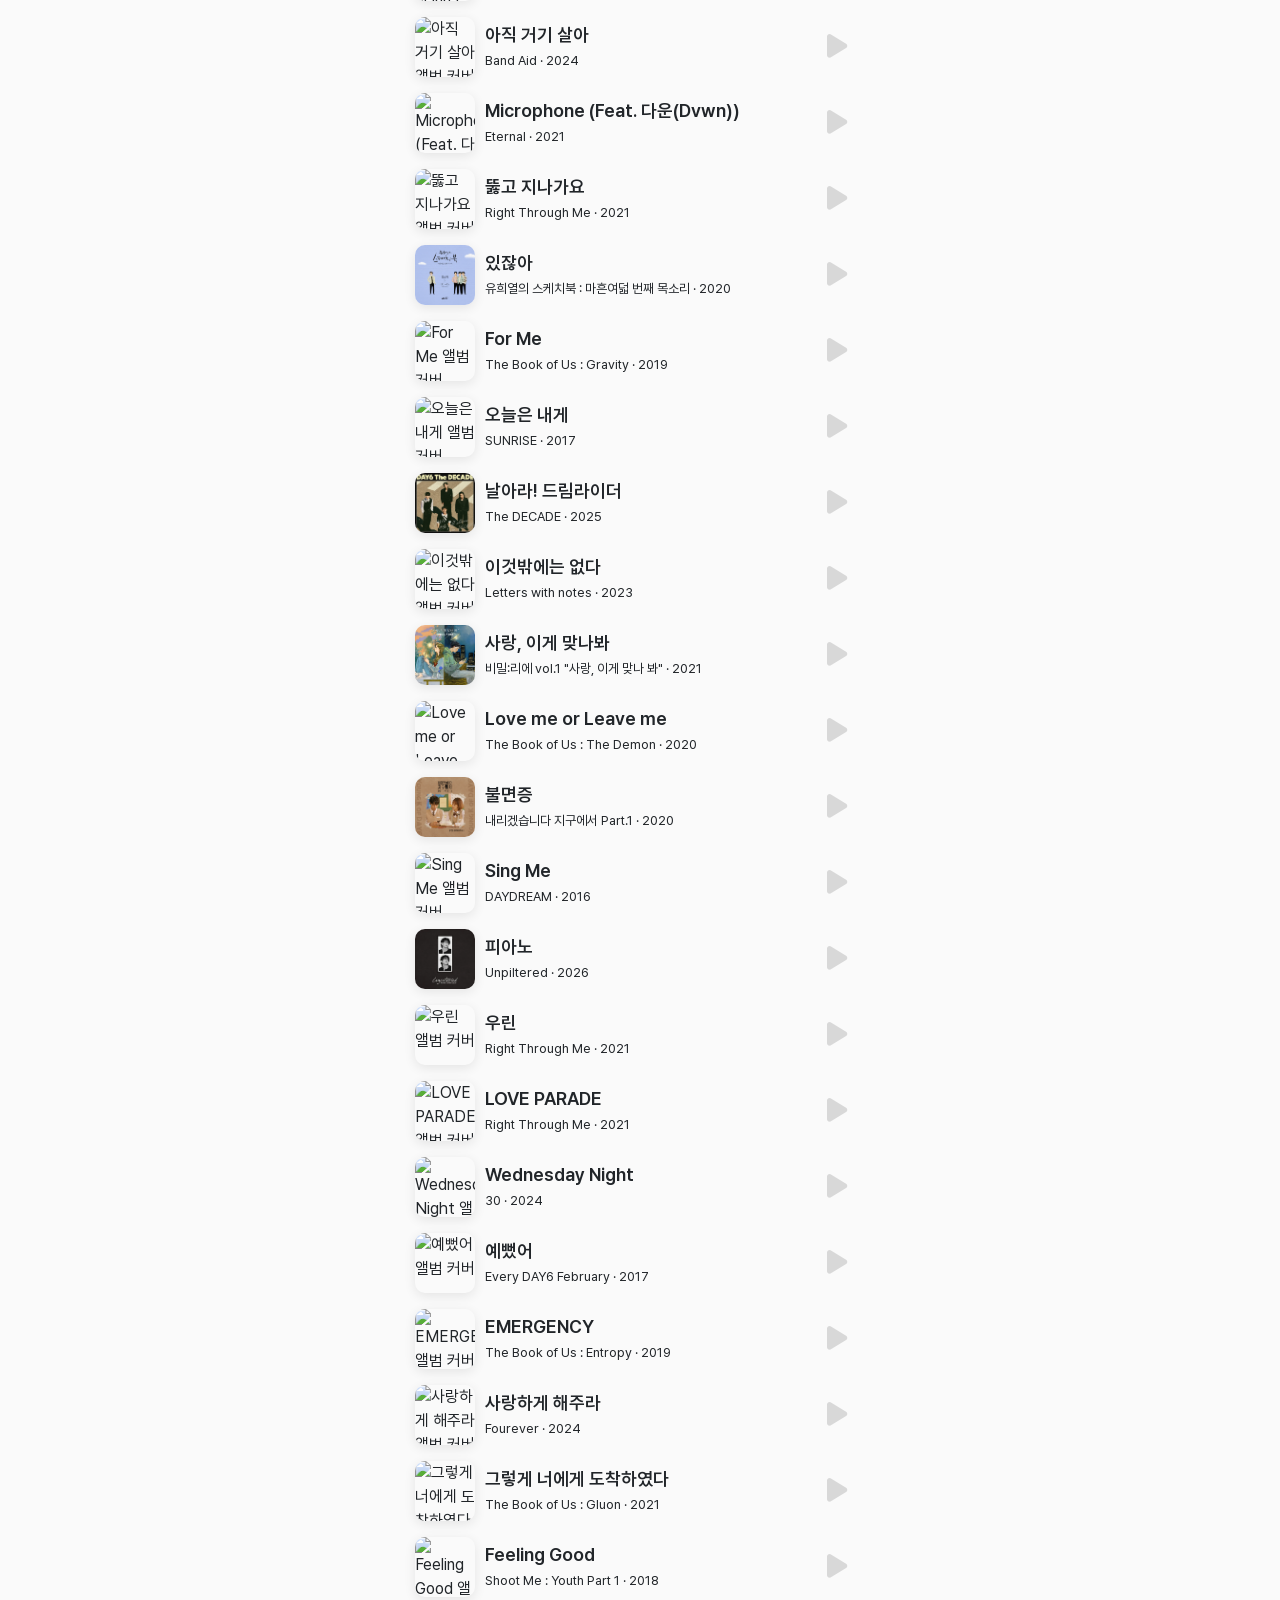
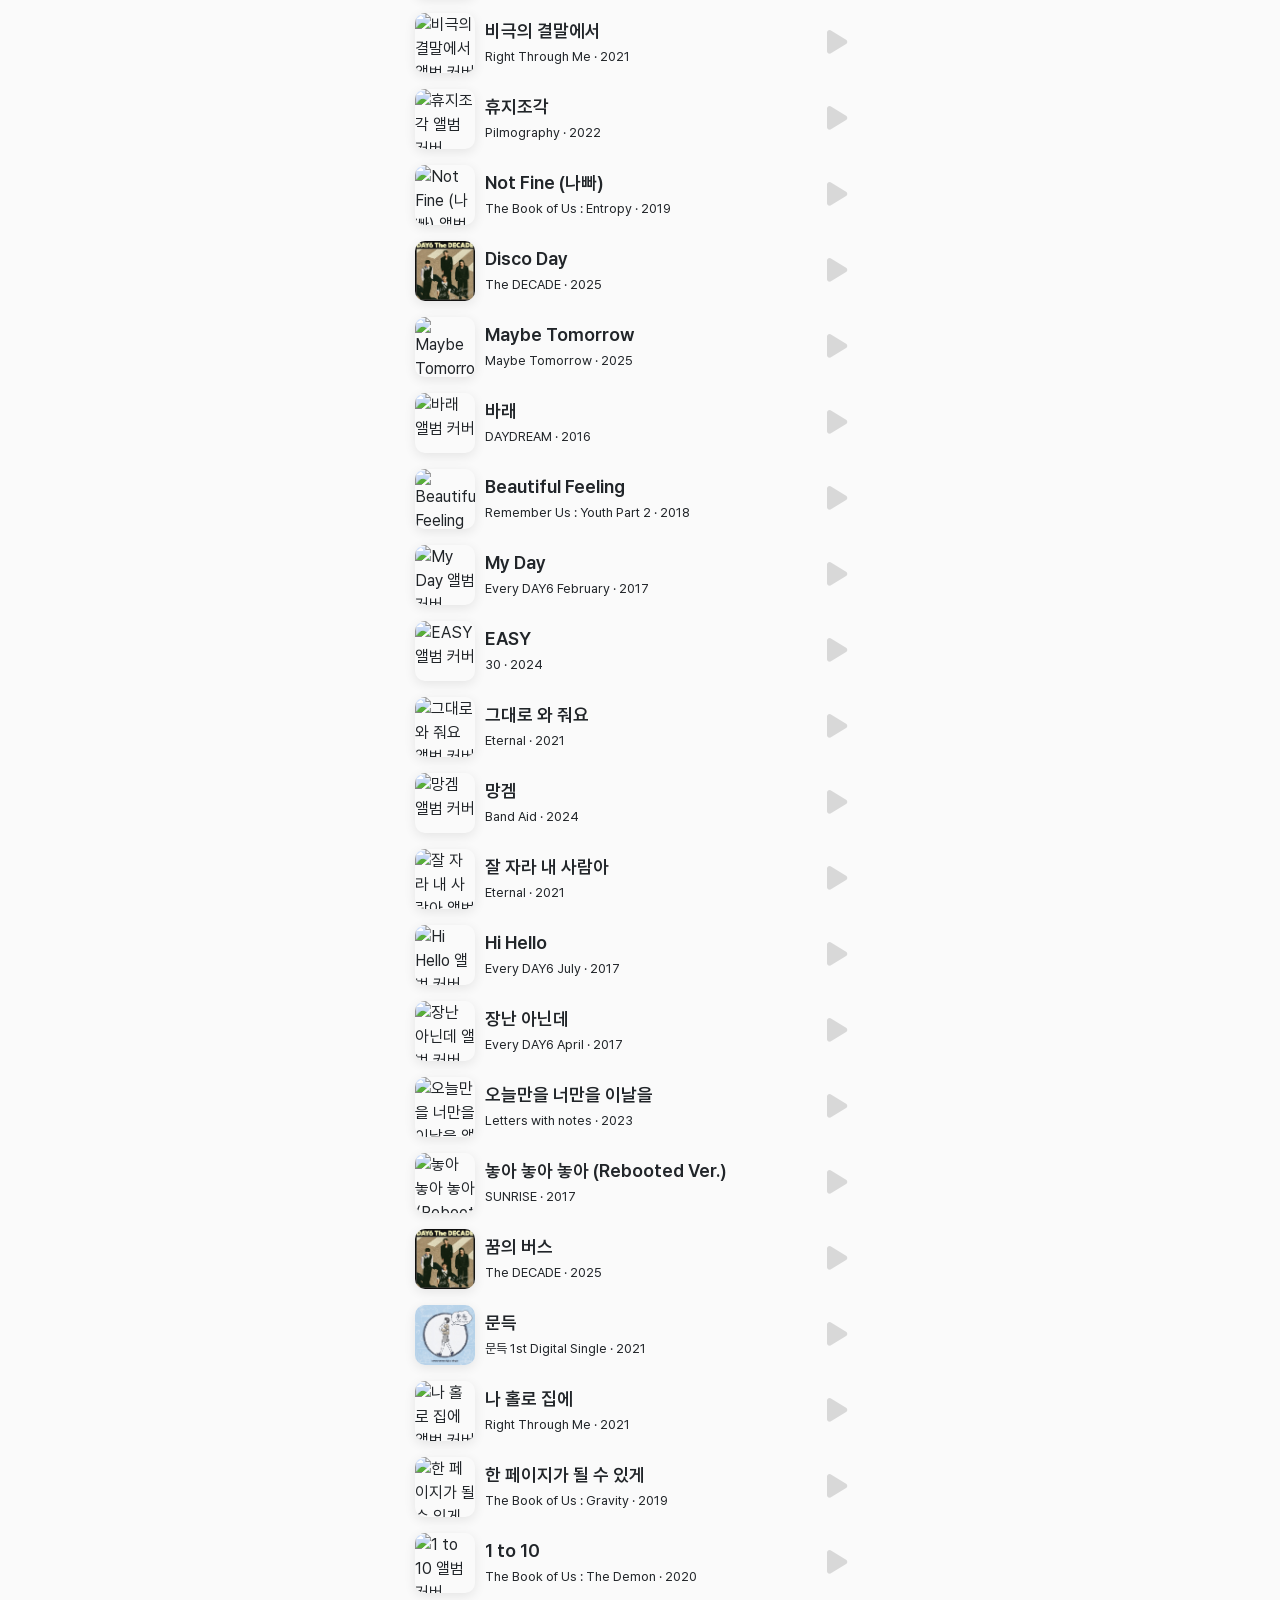
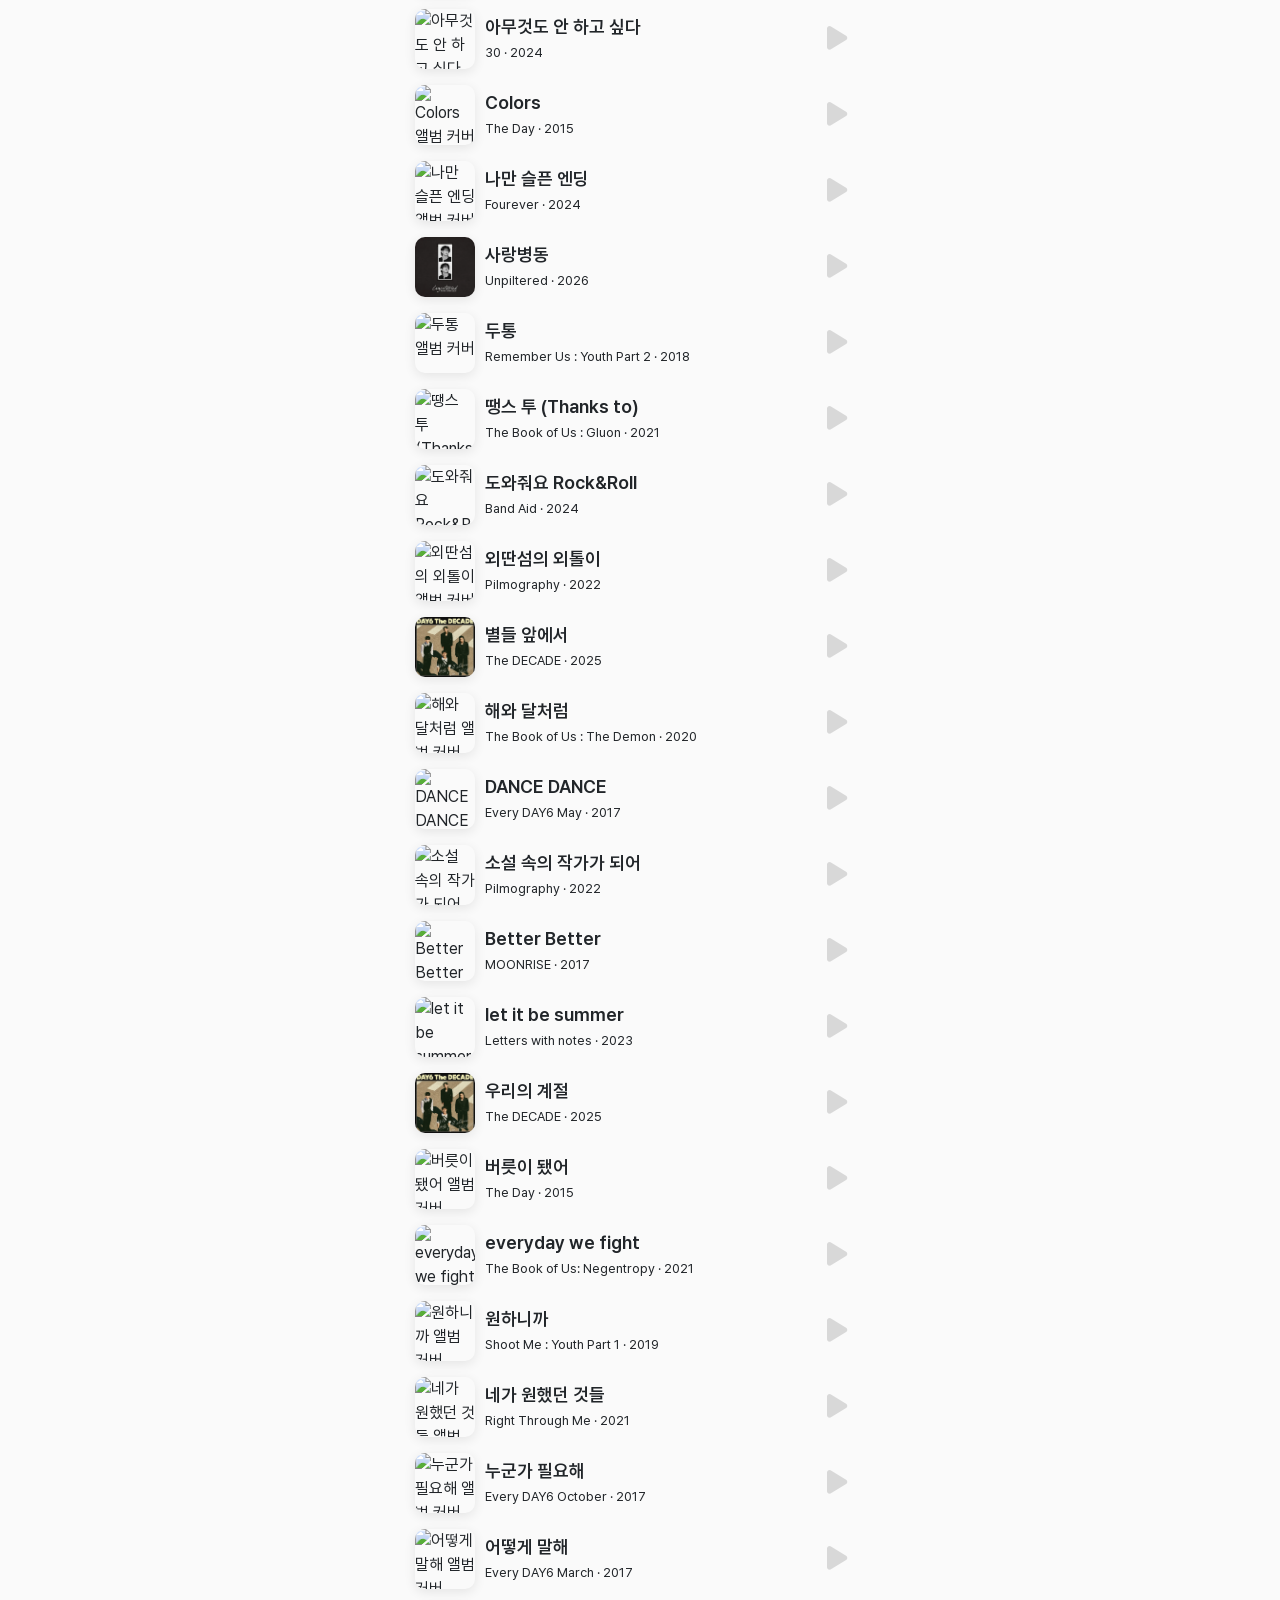
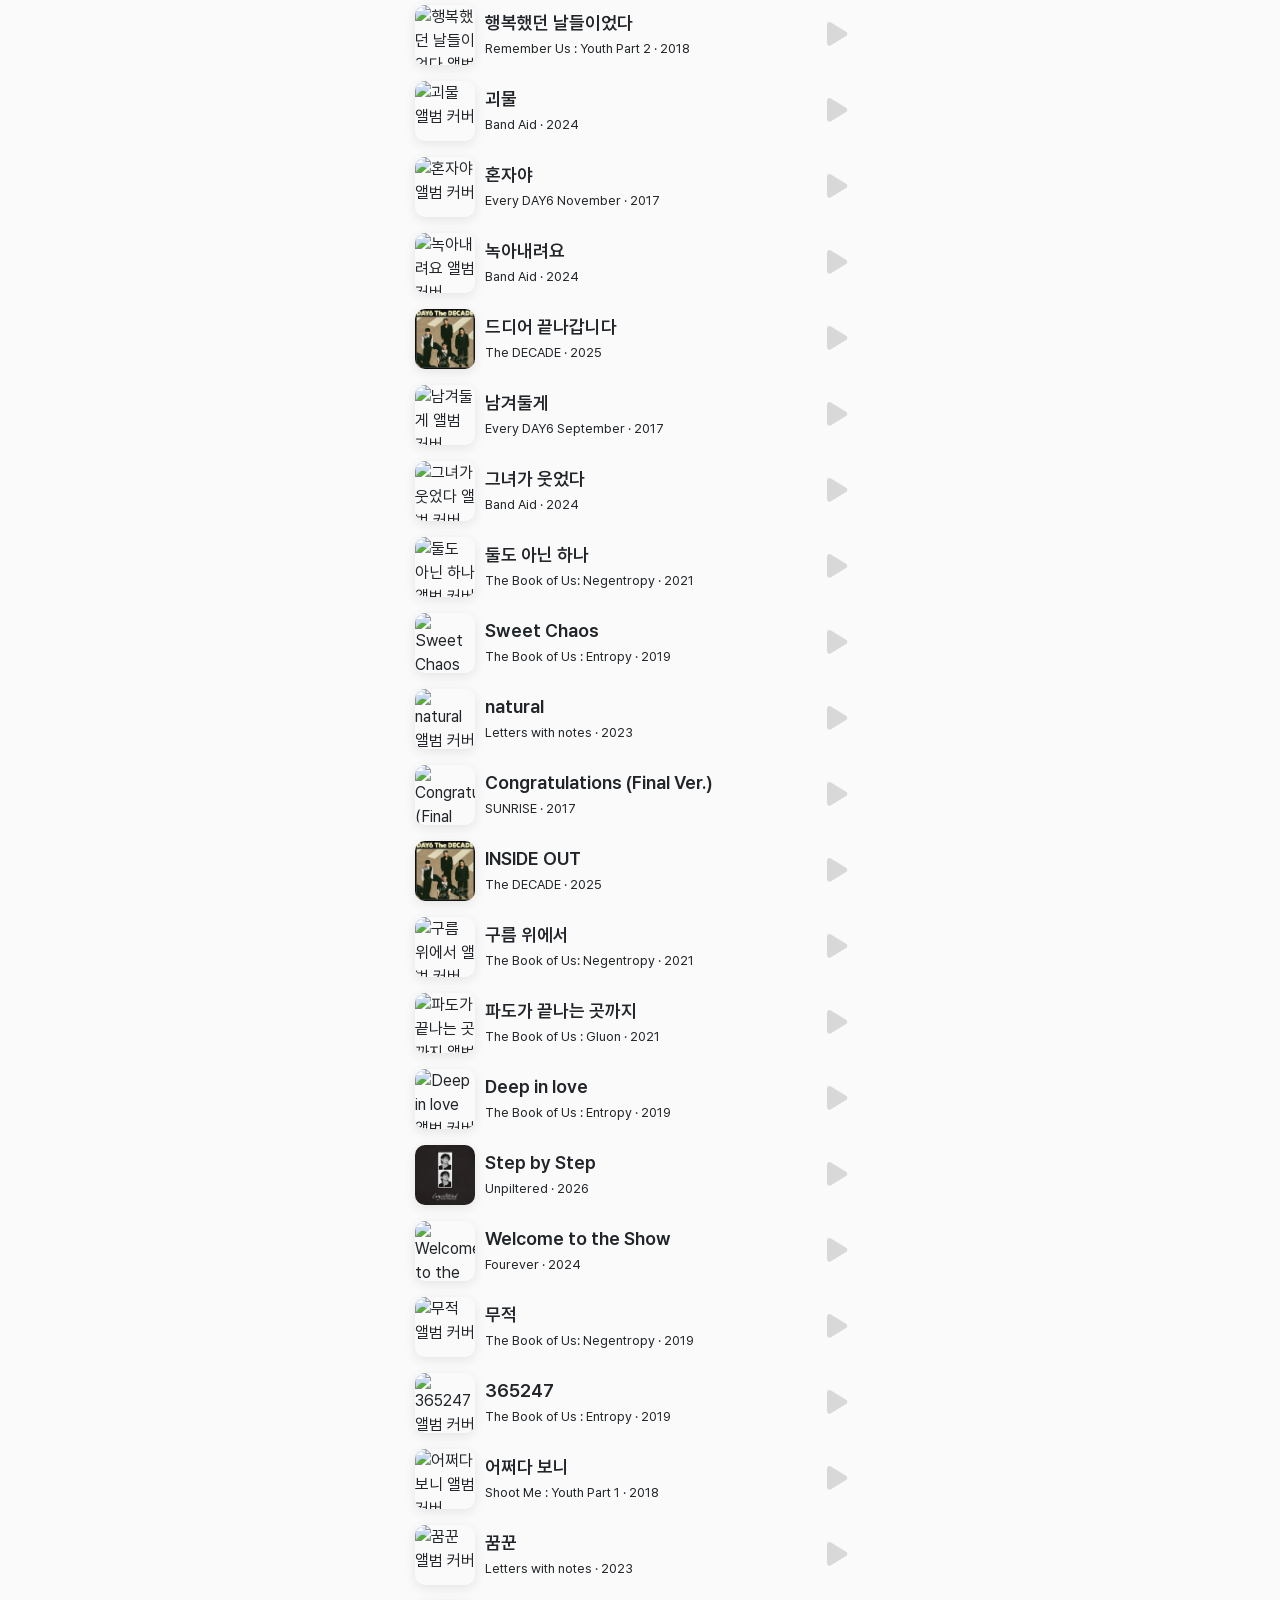
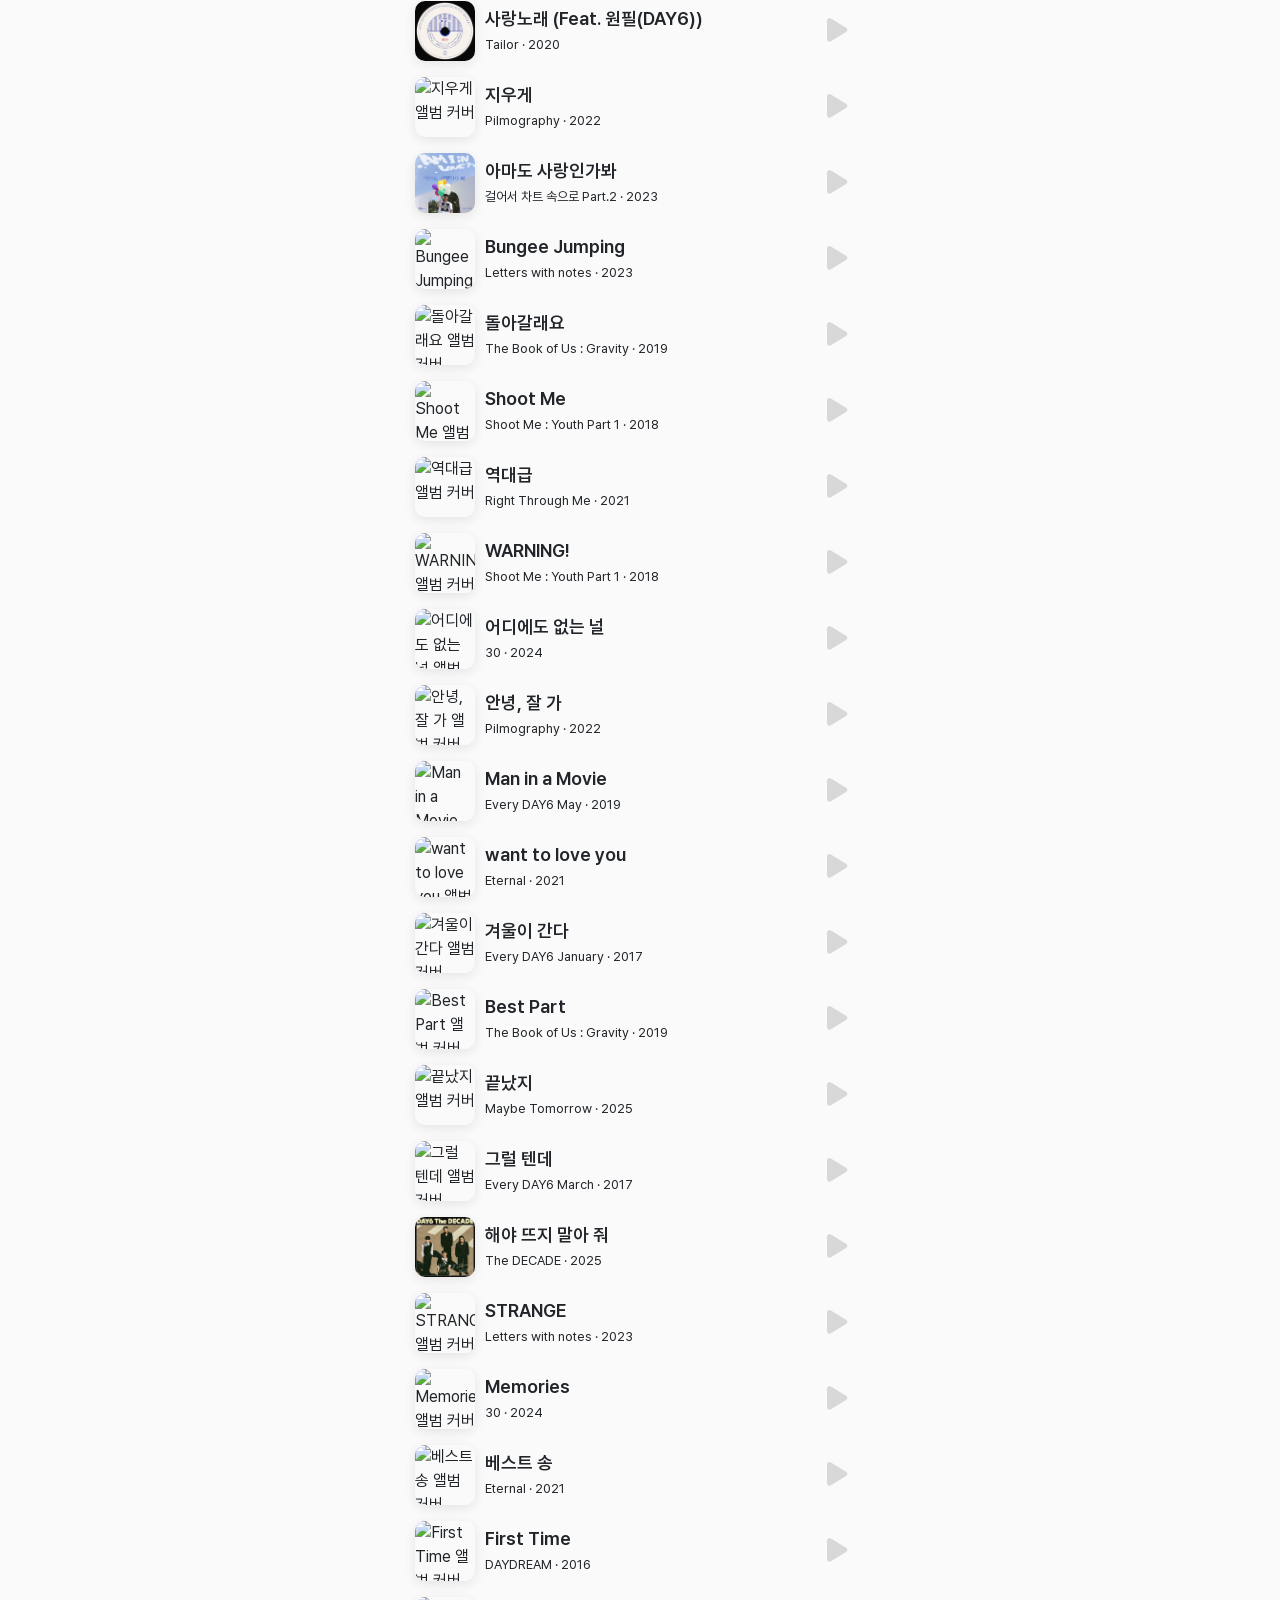
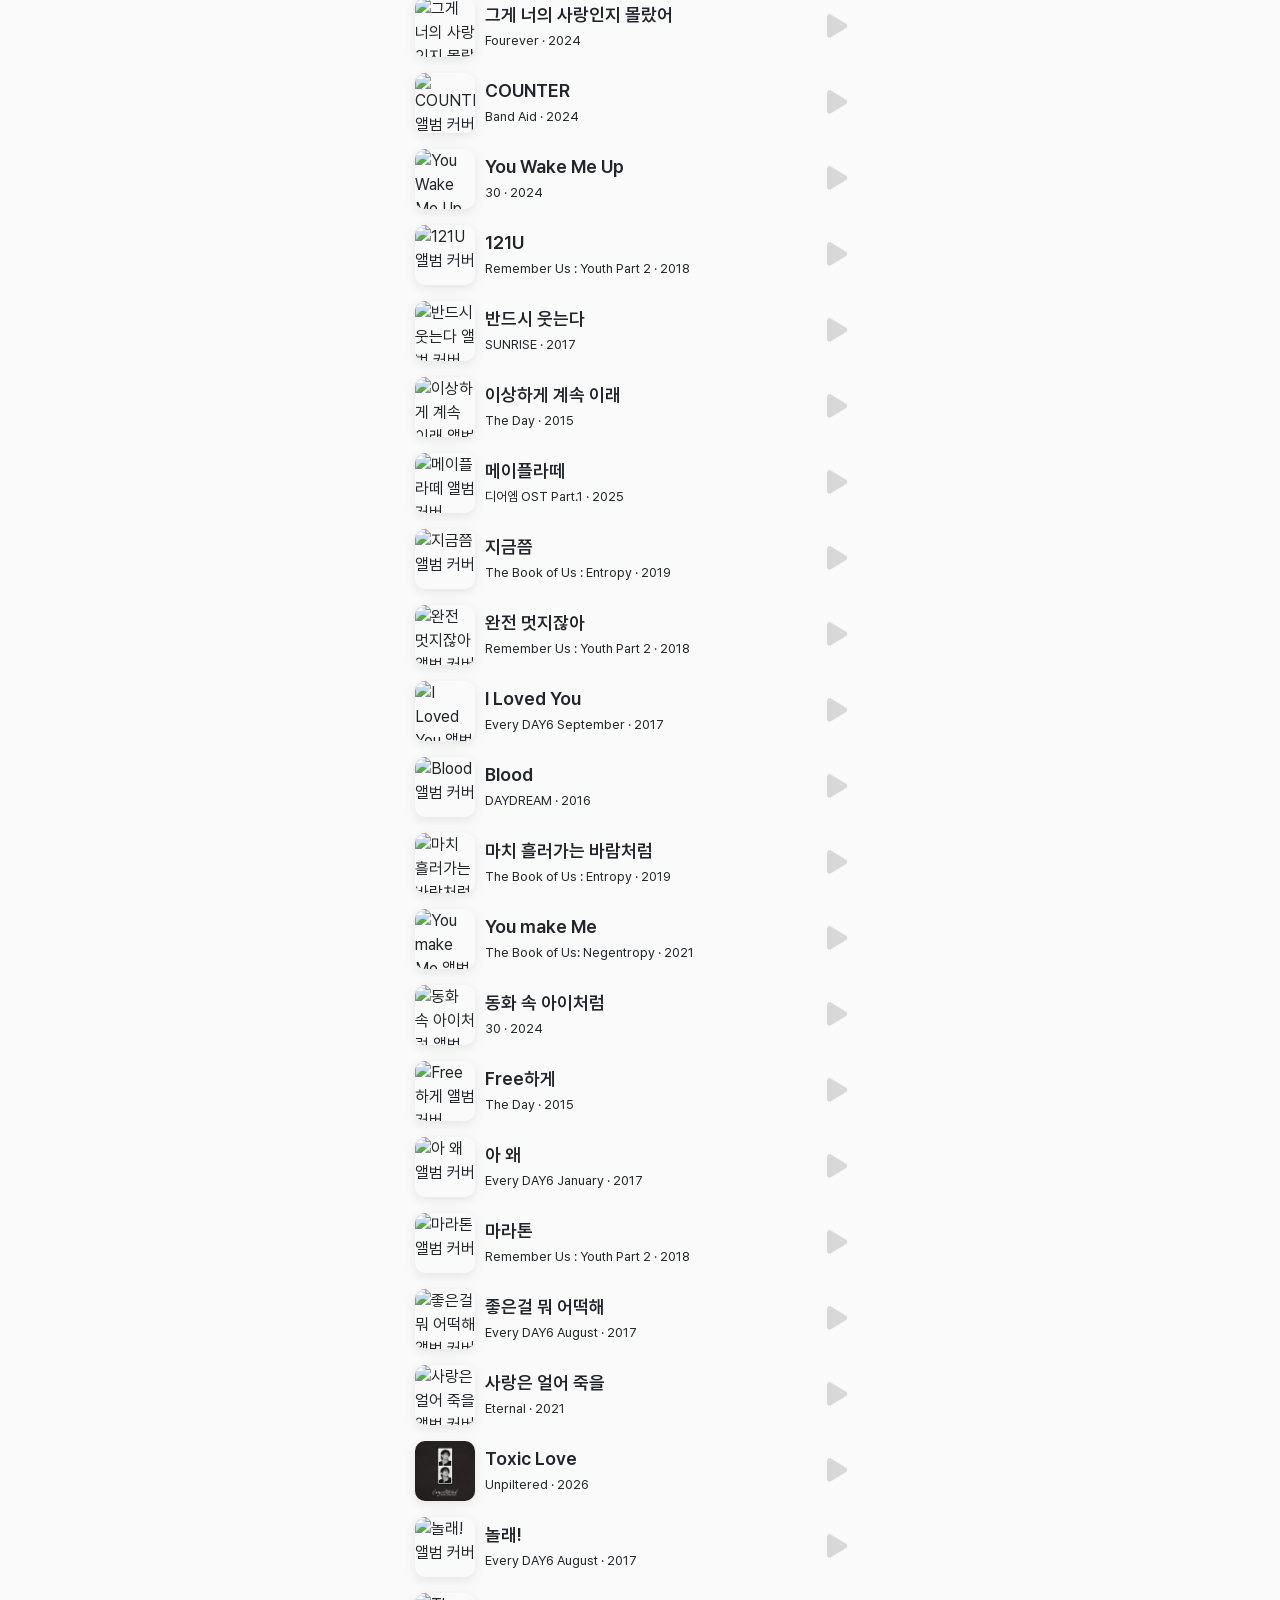
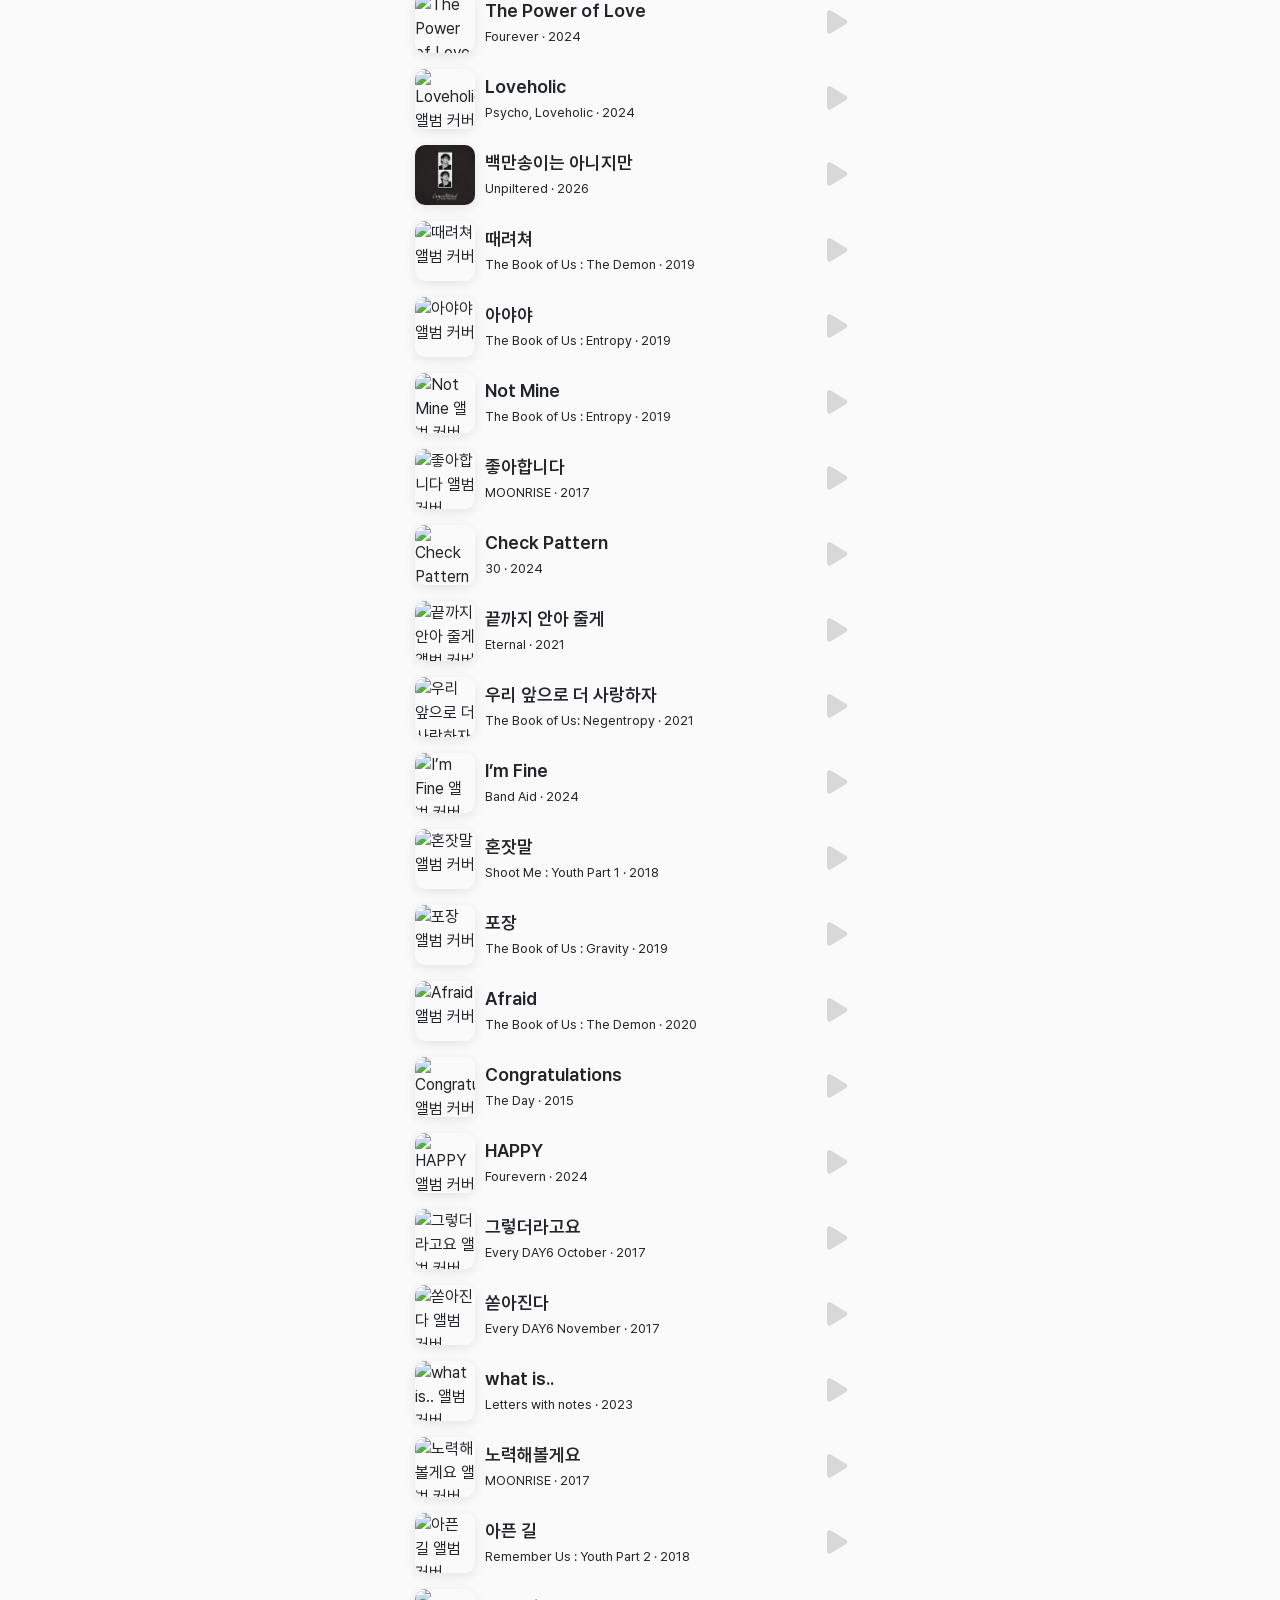
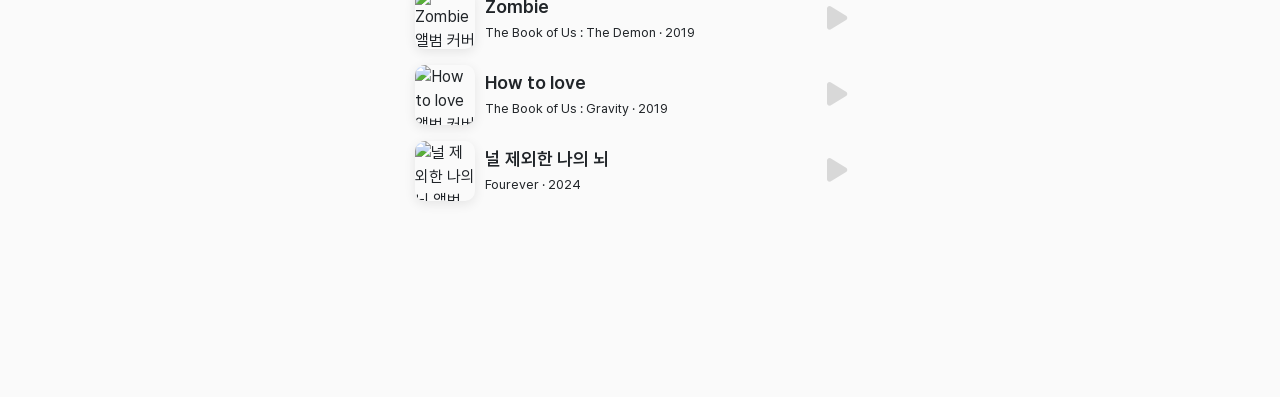
==== commit a75b43f3: "Bug Fix" ====
--- a/result.html
+++ b/result.html
@@ -708,15 +708,15 @@
     </div>
     <div class="container" style="margin-top: 40px">
       <h2 class="highlight">
-        선택하신 키워드로<br />
-        <span style="color: #57c3c5">플레이리스트</span>를 만들었어요!
+        나만의 <span style="color: #57c3c5">플레이리스트</span>를 만들었어요!
       </h2>
       
-      <div id="selectedKeywordsText" class="mt-3"></div>
+      <div class="mt-4" id="keywordSection">
+        <span class="detail">선택하신 키워드로</span>
+        <div id="selectedKeywordsText" class="mt-2"></div>
+      </div>
 
       <div class="mt-3">
-        <span class="detail">
-
         <span class="detail">
           <i class="fa-solid fa-headphones"></i> &nbsp;<span id="count">0</span>곡 · 
           <i class="fa-regular fa-clock"></i> &nbsp;약 <span id="time">0분</span>
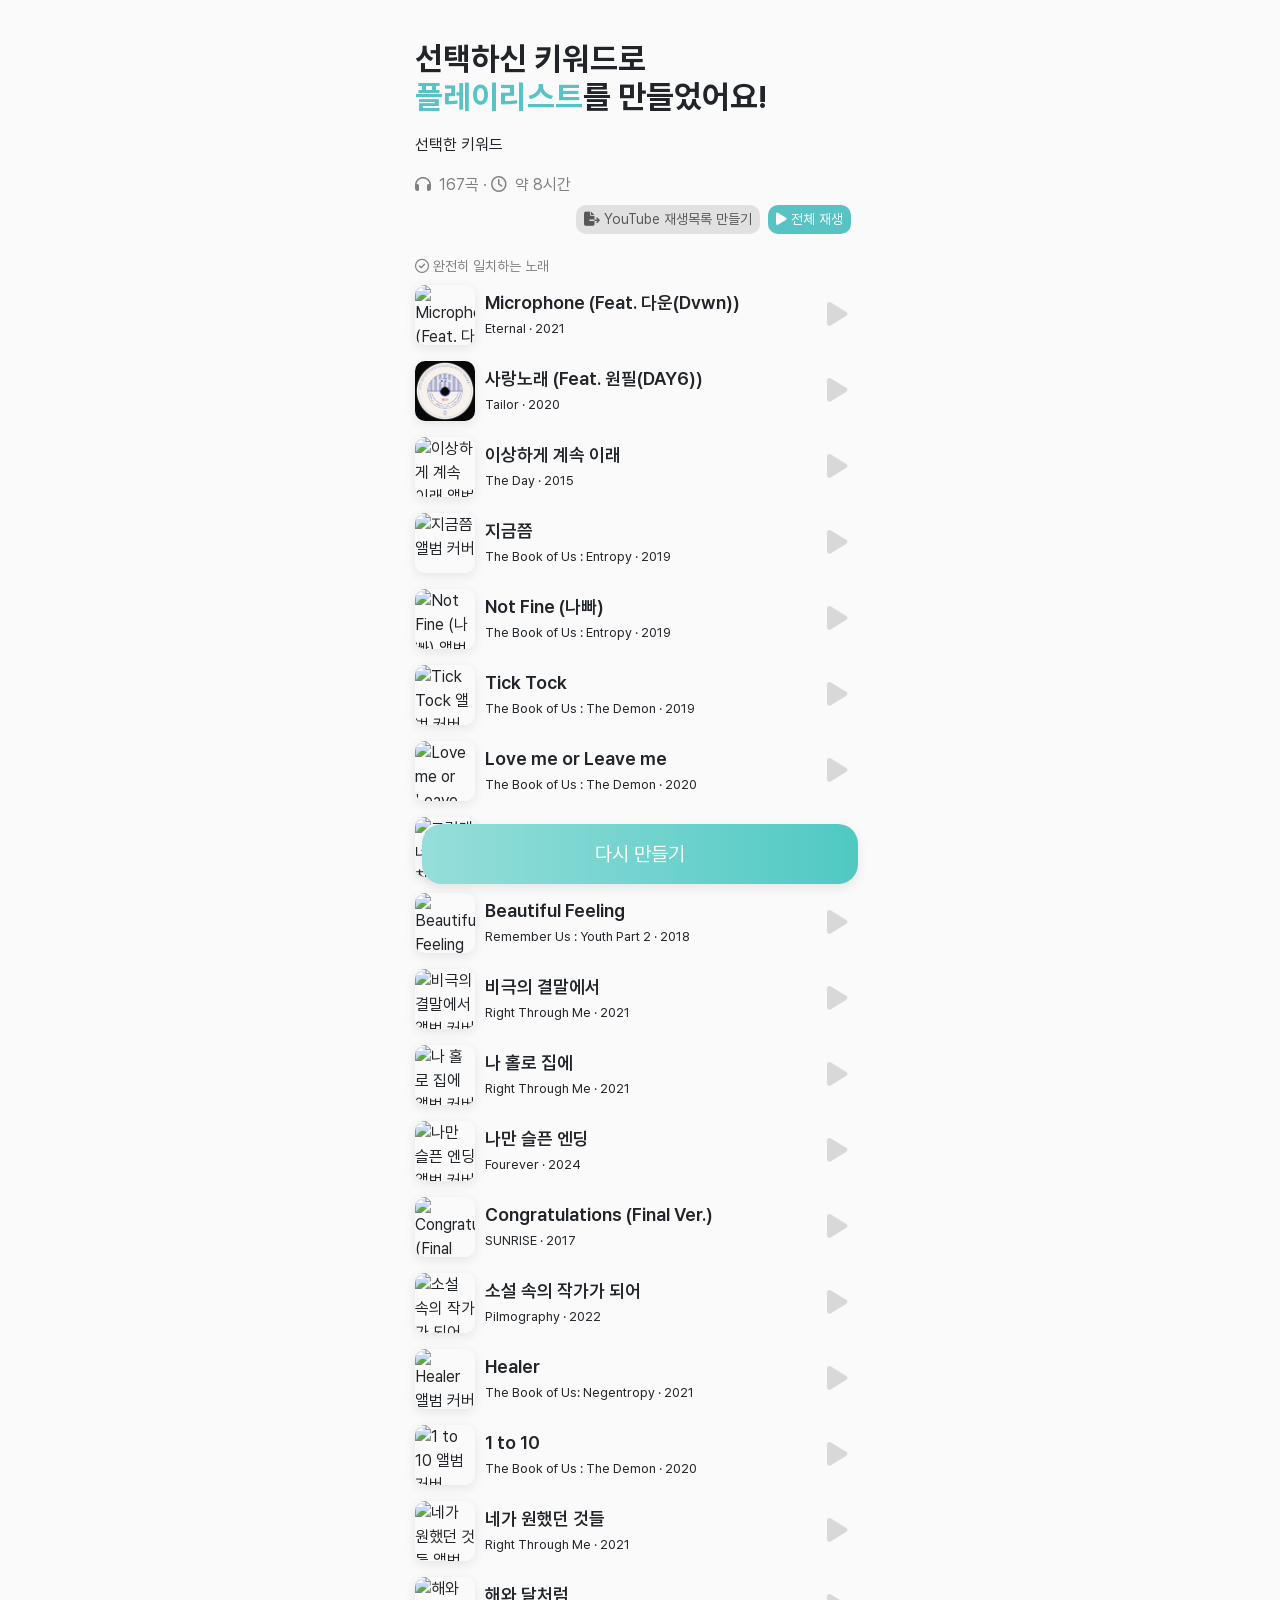
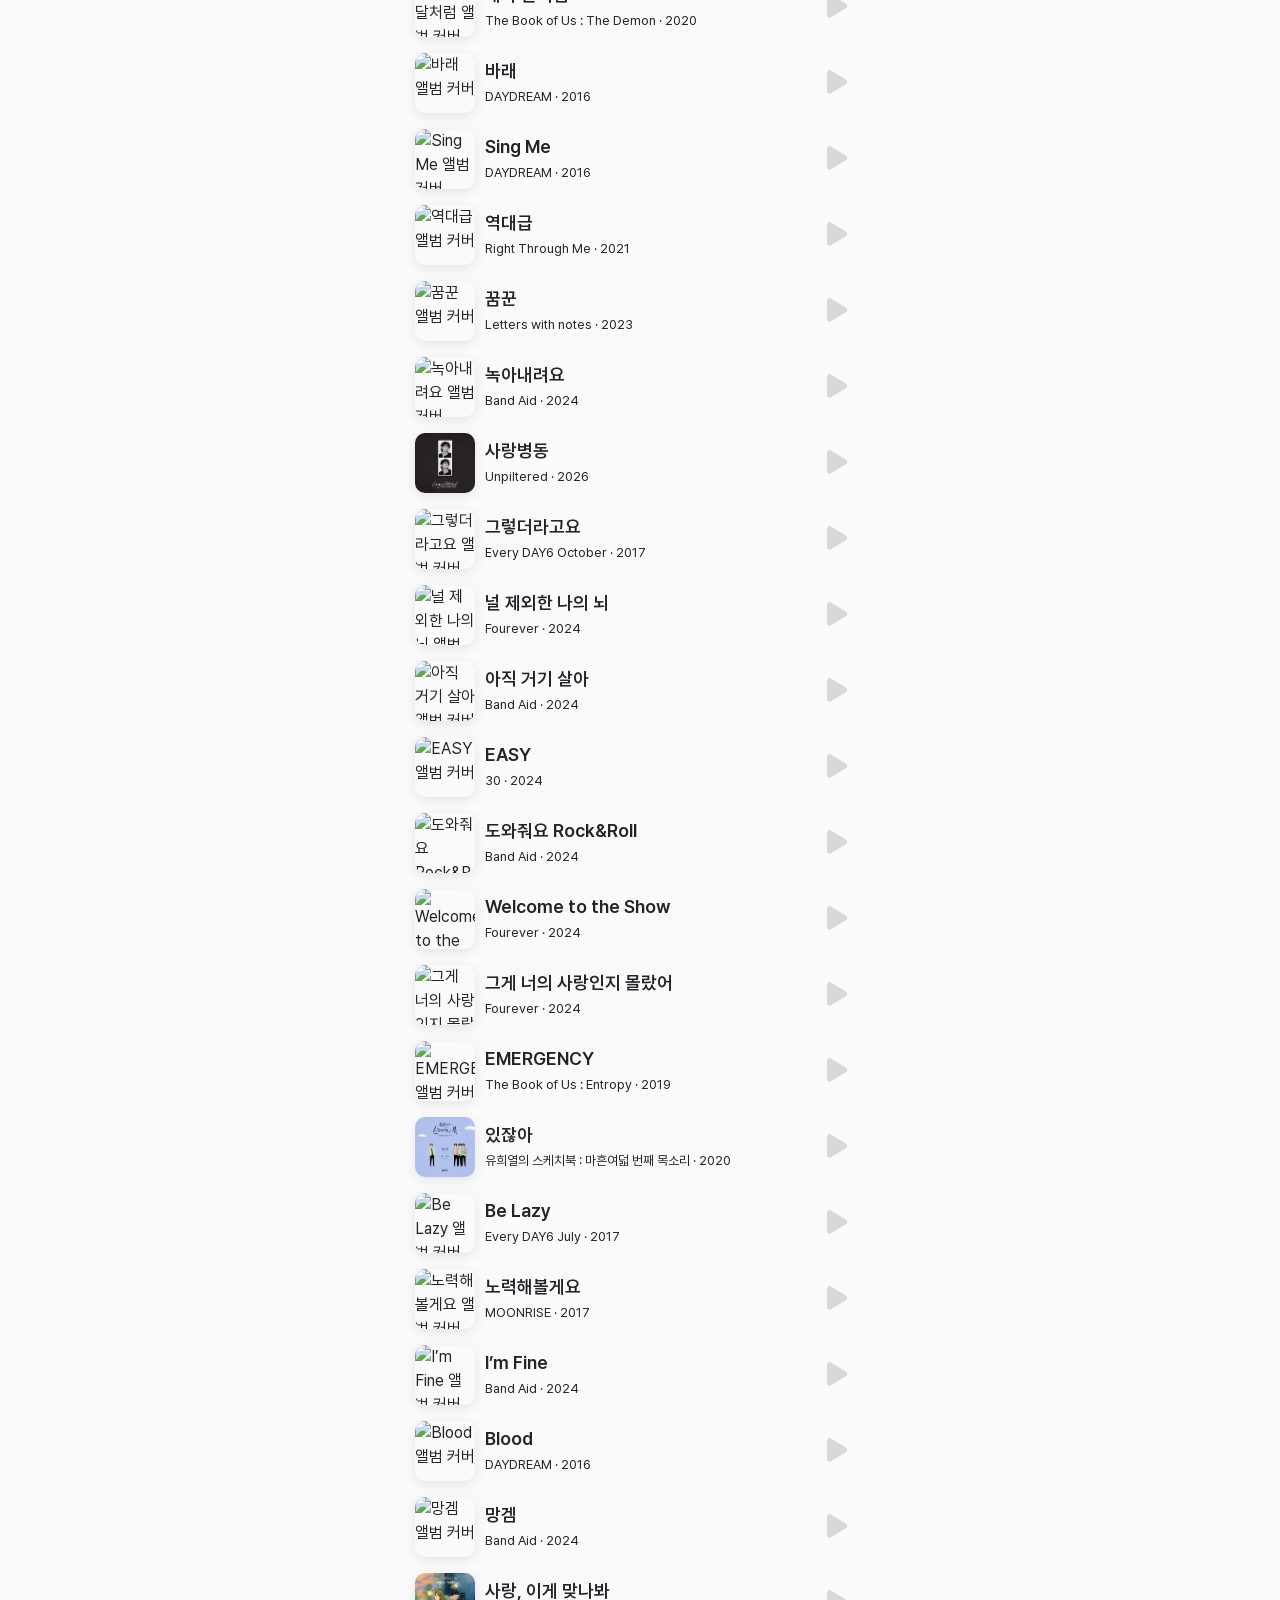
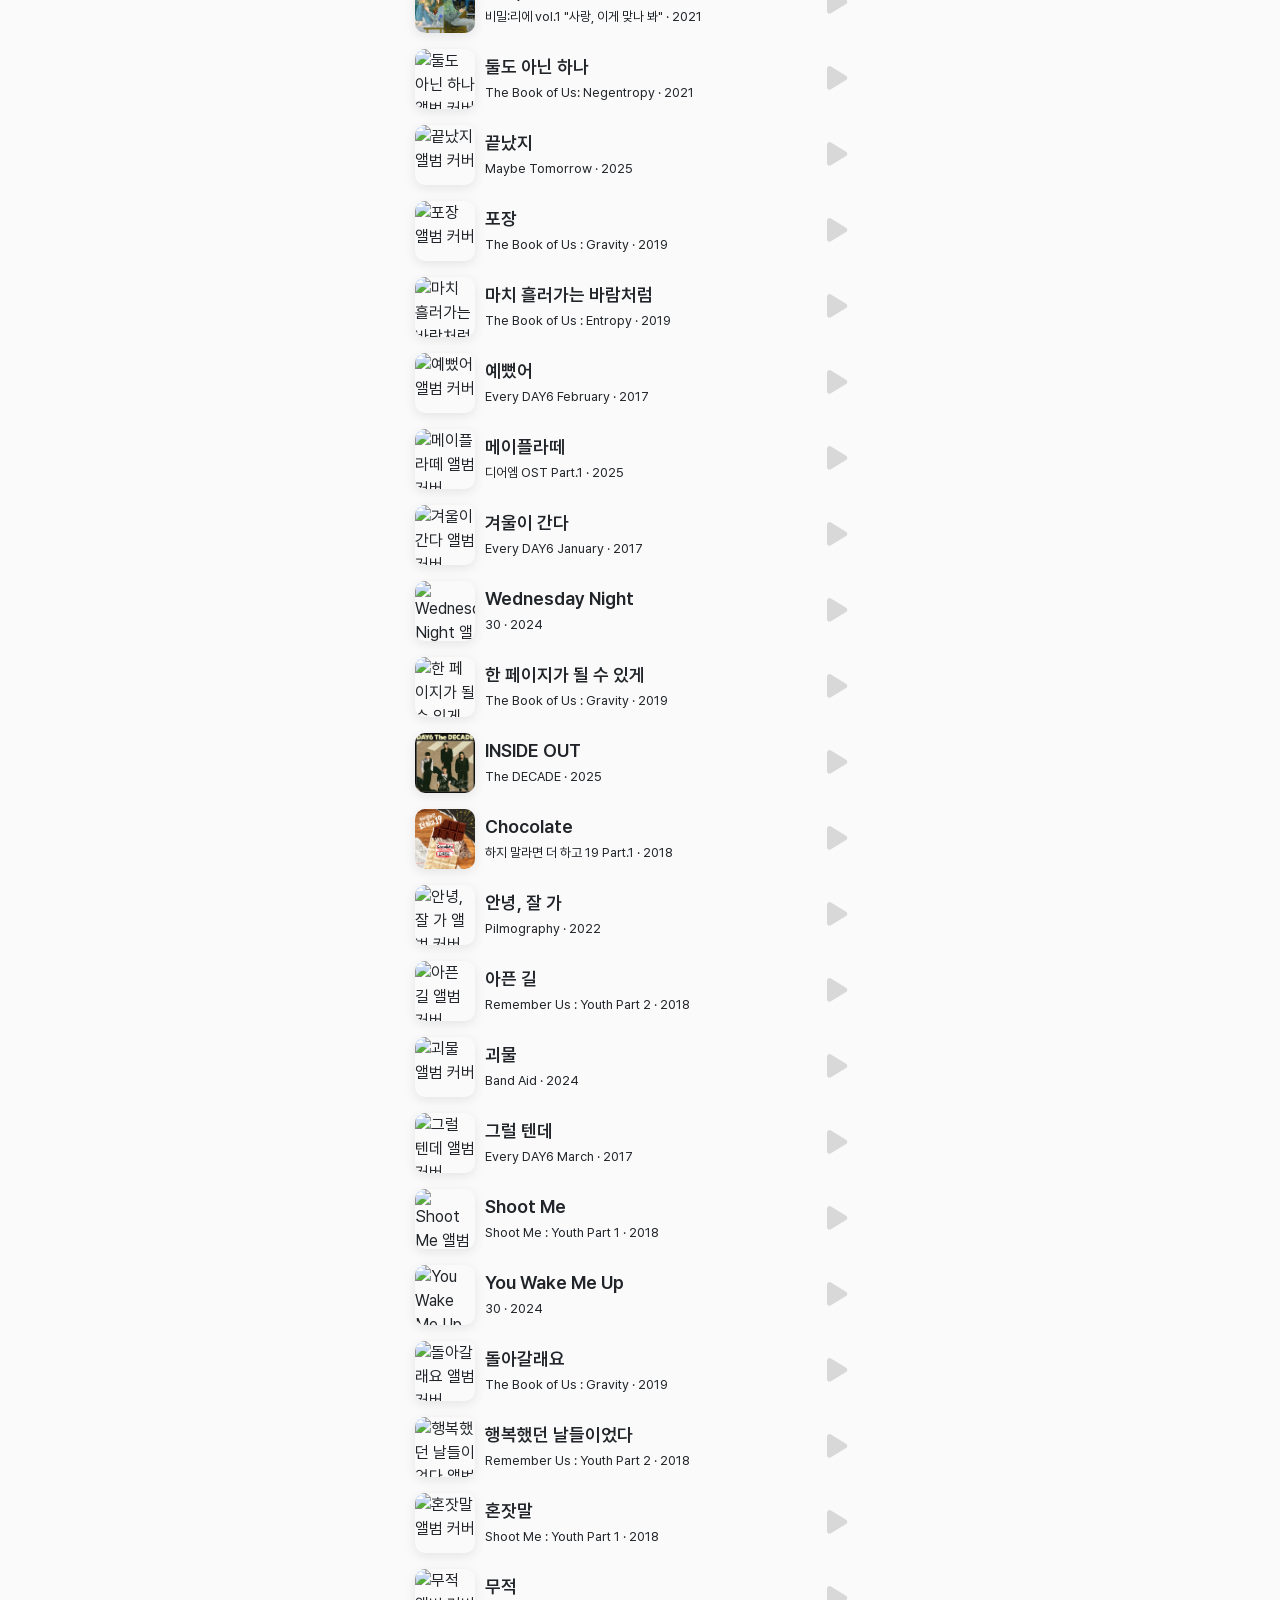
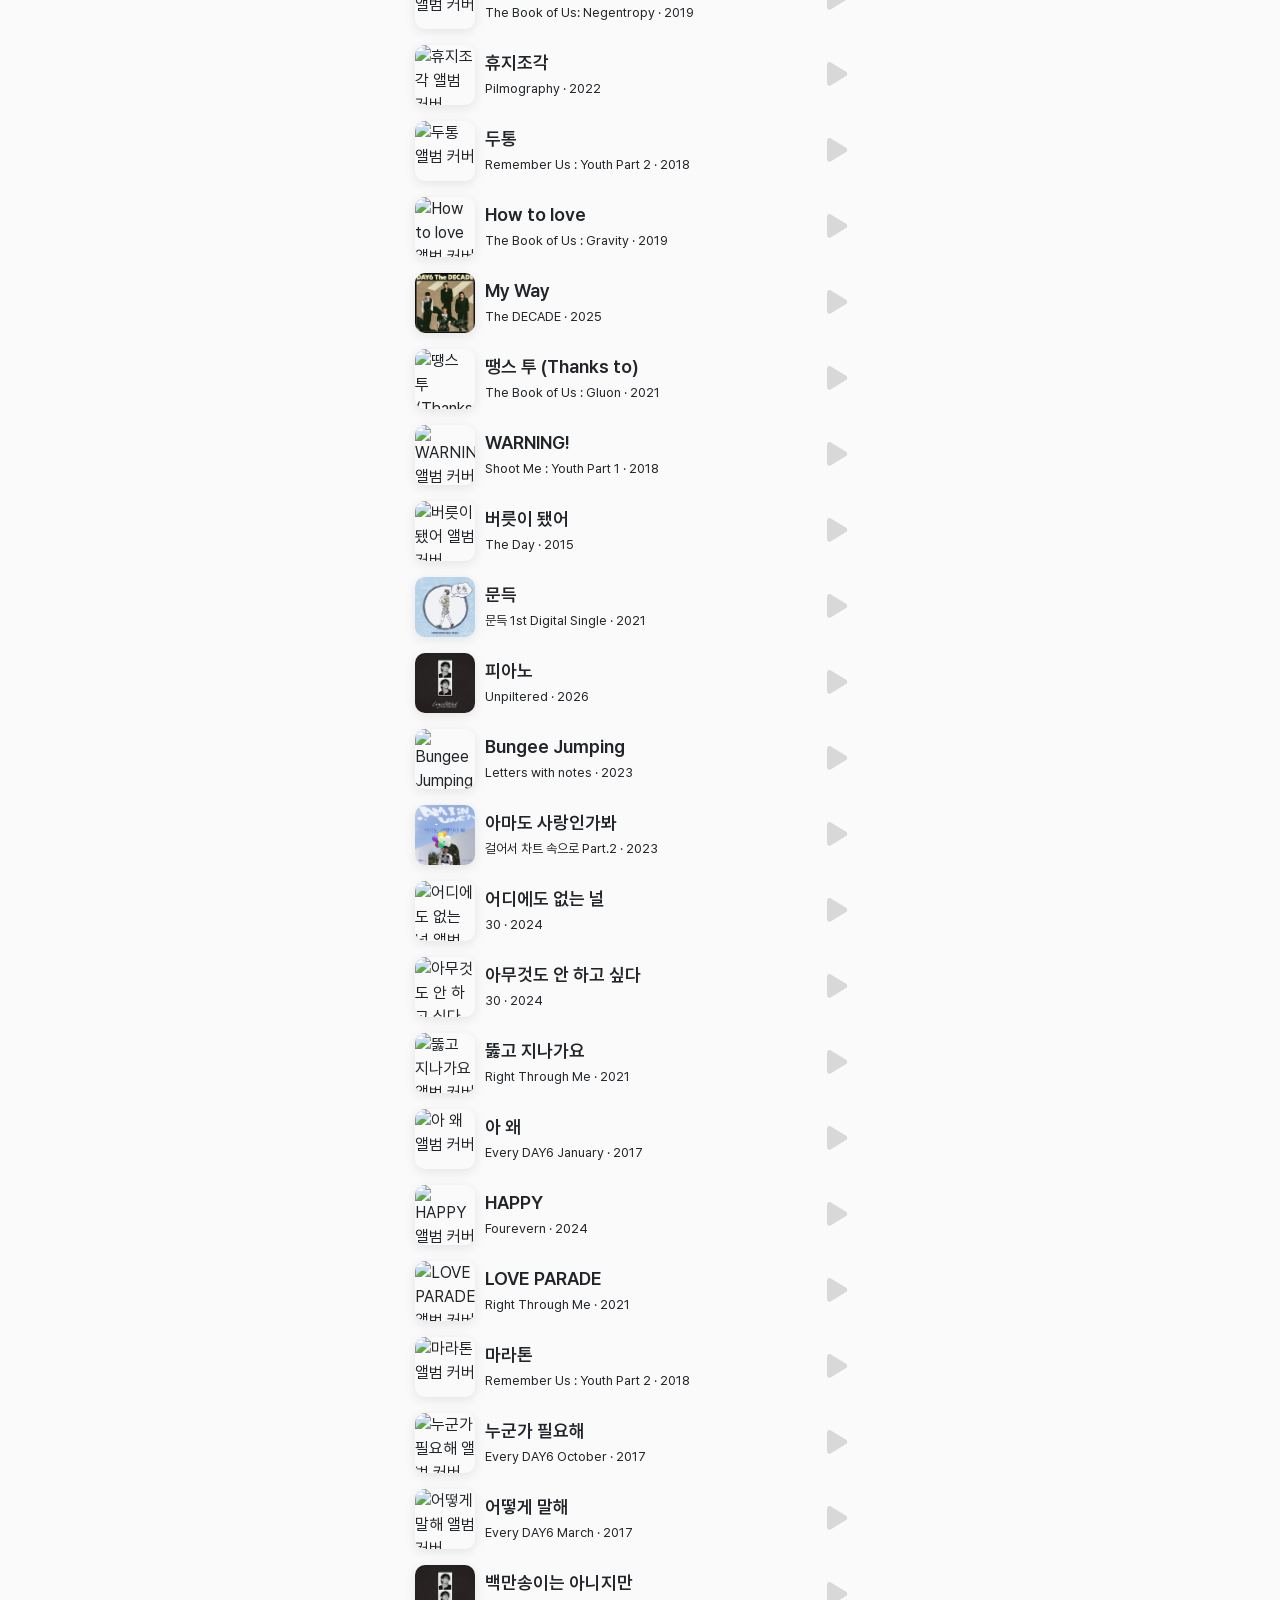
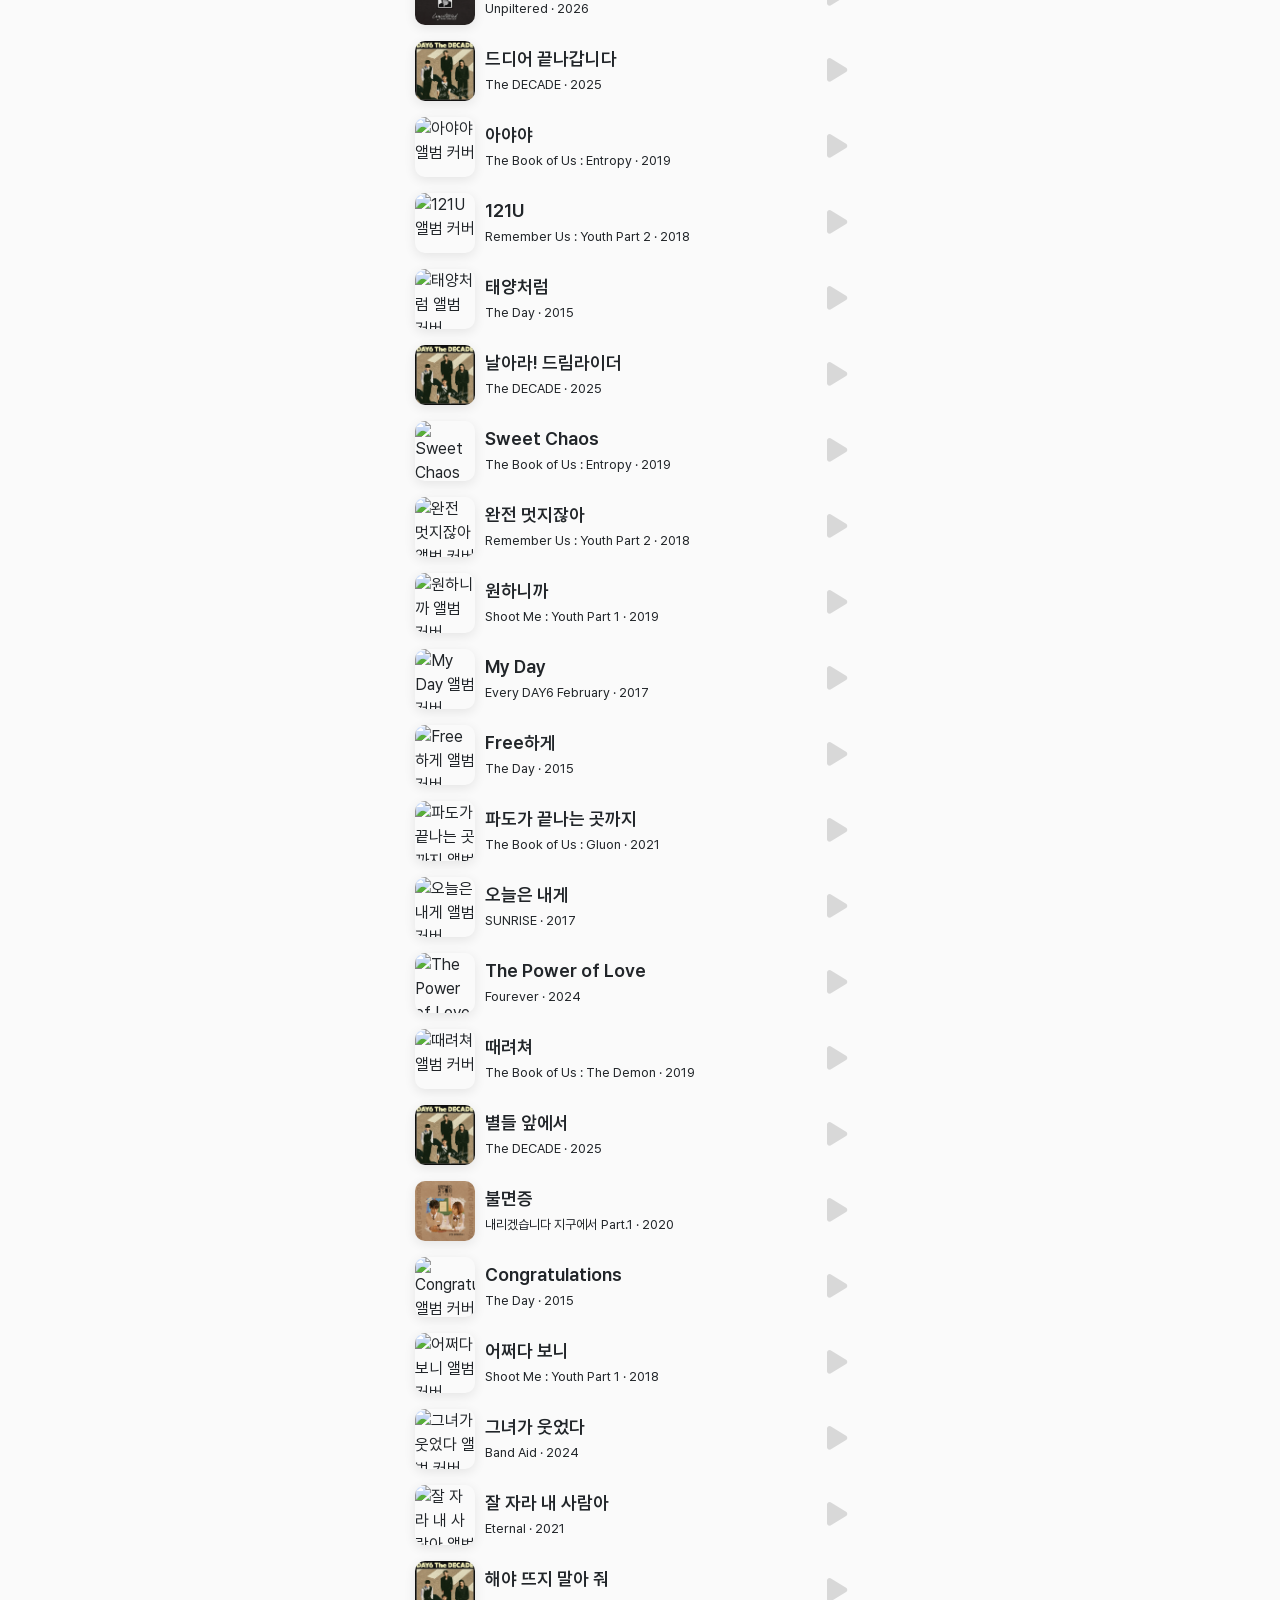
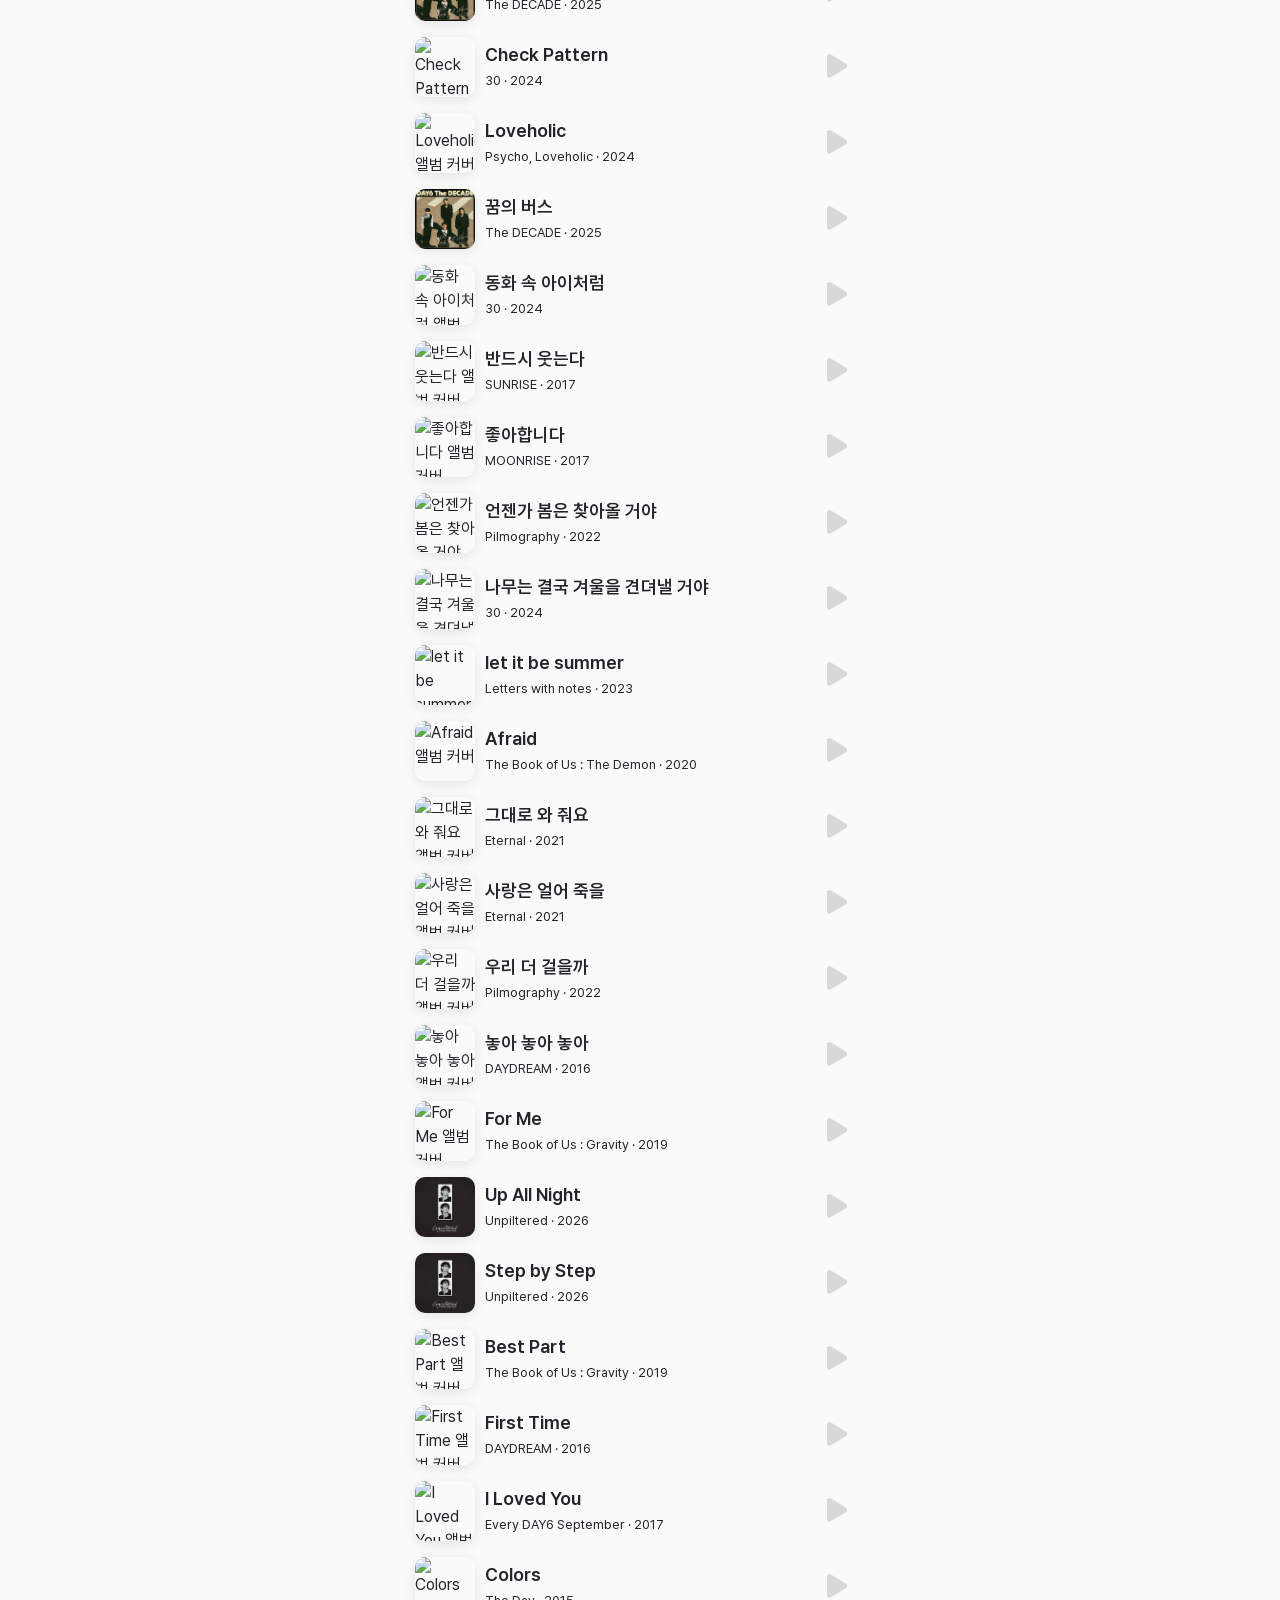
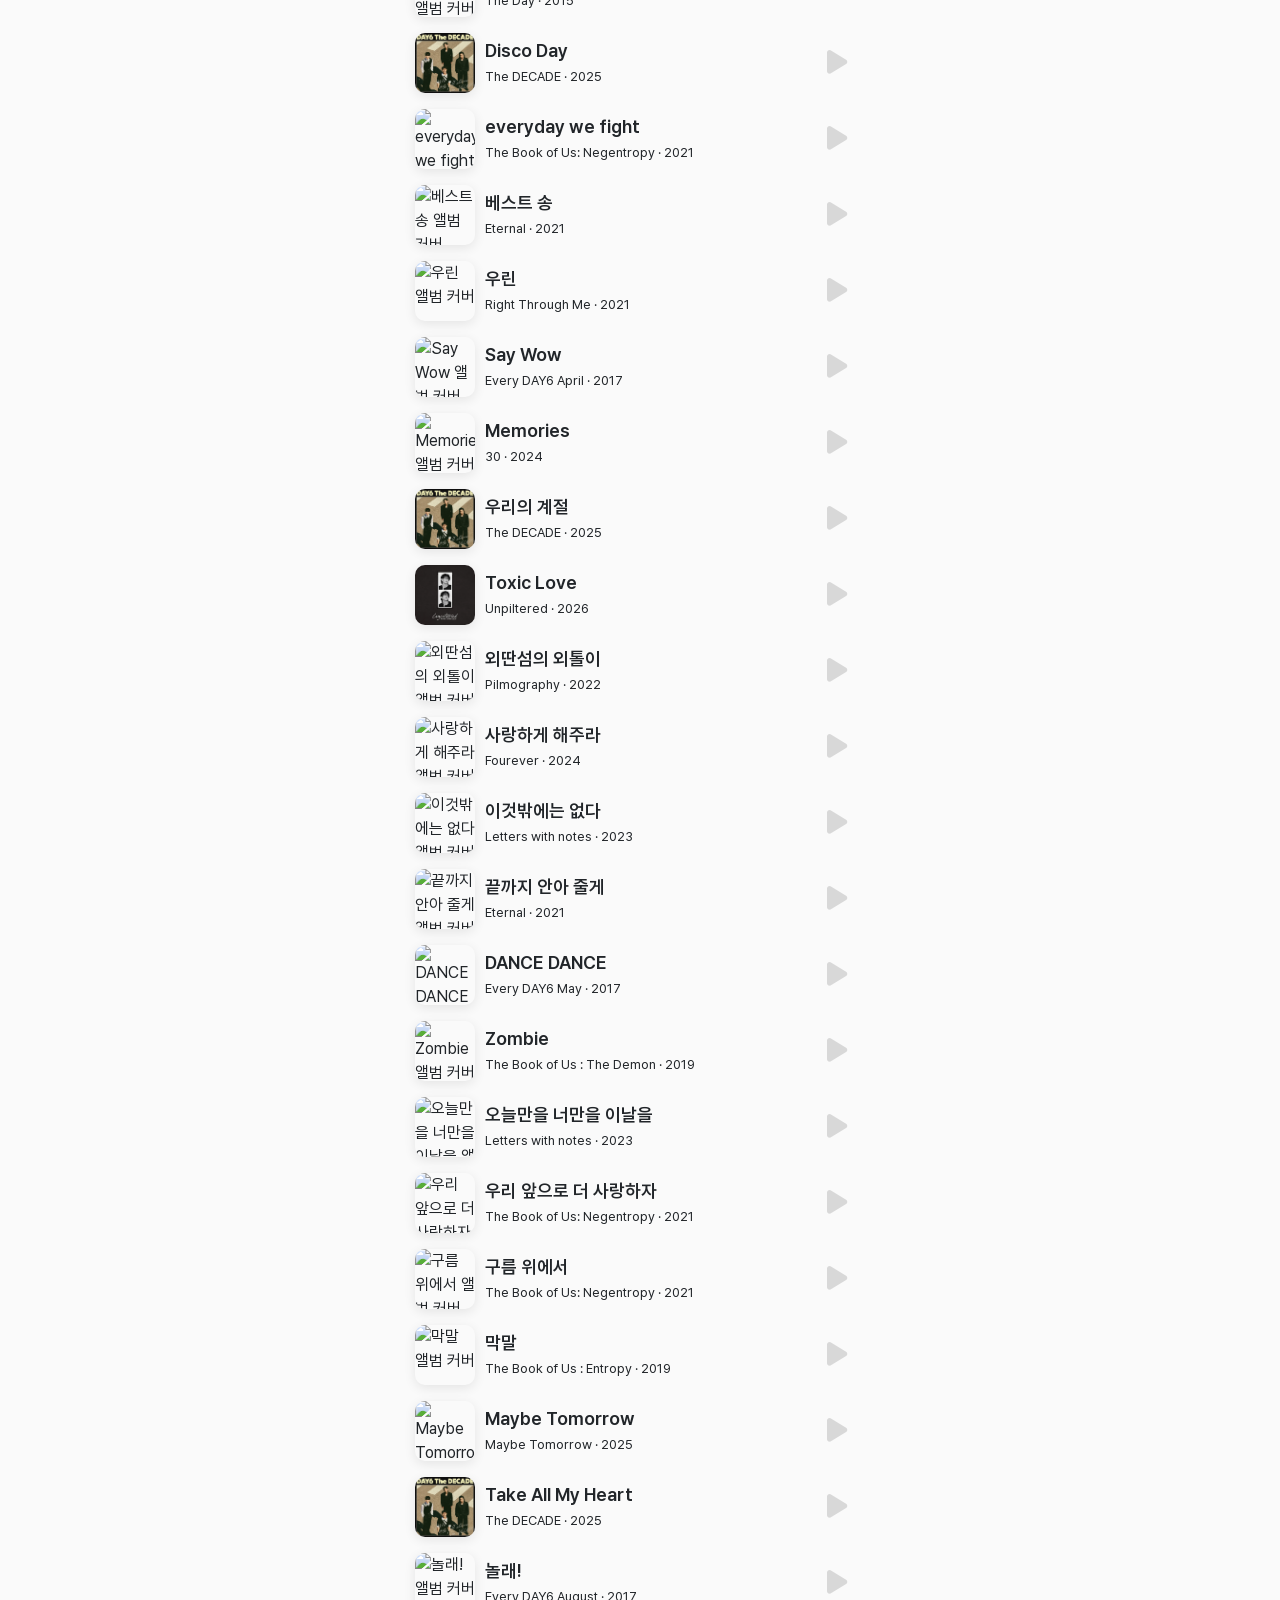
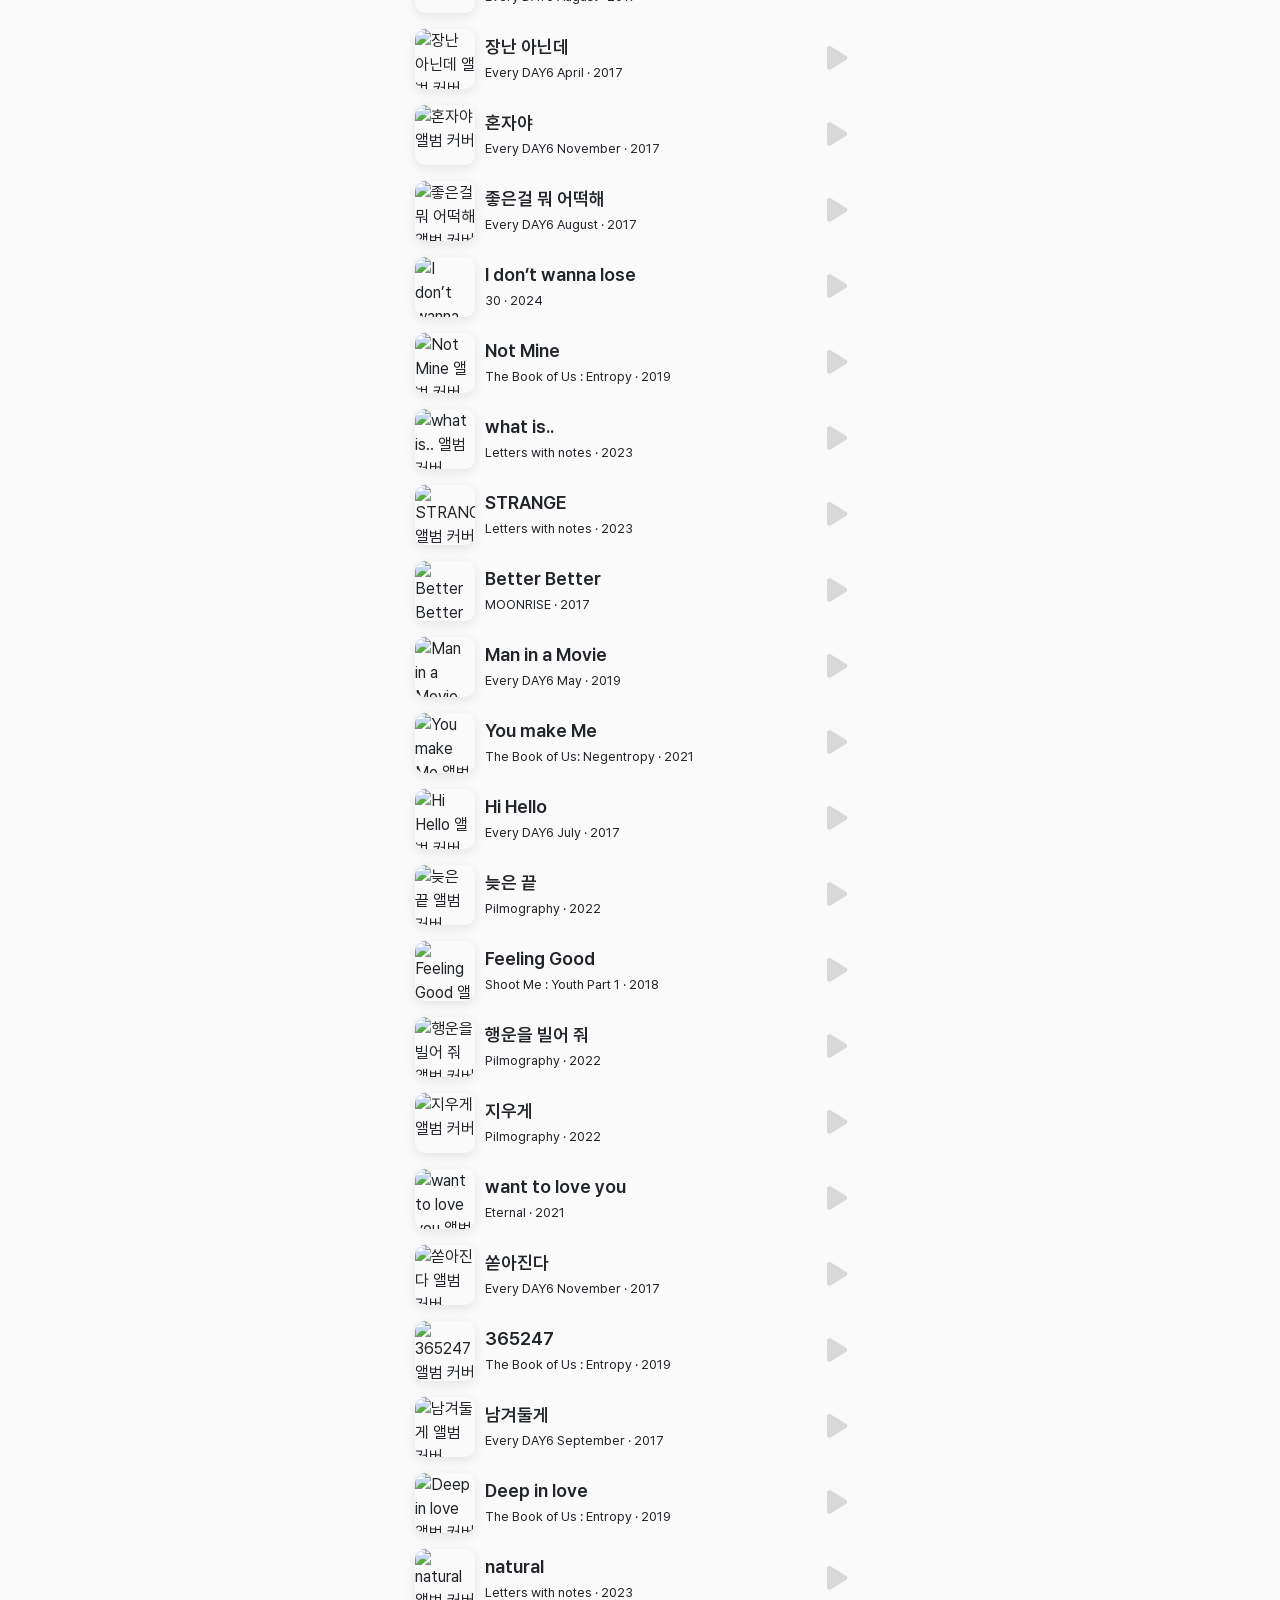
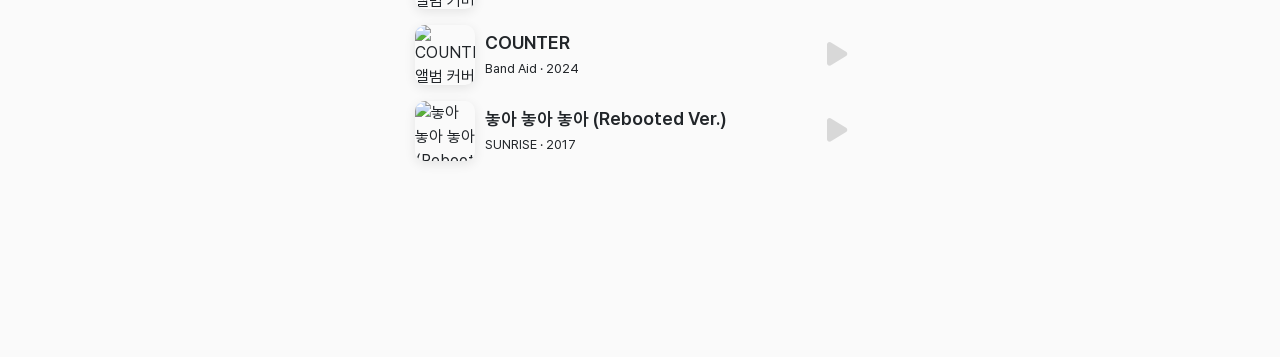
==== commit 7b9140e8: "UI FIx" ====
--- a/result.html
+++ b/result.html
@@ -708,14 +708,13 @@
     </div>
     <div class="container" style="margin-top: 40px">
       <h2 class="highlight">
-        나만의 <span style="color: #57c3c5">플레이리스트</span>를 만들었어요!
+        선택하신 키워드로<br />
+        <span style="color: #57c3c5">플레이리스트</span>를 만들었어요!
       </h2>
-      
-      <div class="mt-4" id="keywordSection">
-        <span class="detail">선택하신 키워드로</span>
-        <div id="selectedKeywordsText" class="mt-2"></div>
+
+      <div class="mt-3" id="keywordSection">
+        <div id="selectedKeywordsText"></div>
       </div>
-
       <div class="mt-3">
         <span class="detail">
           <i class="fa-solid fa-headphones"></i> &nbsp;<span id="count">0</span>곡 · 
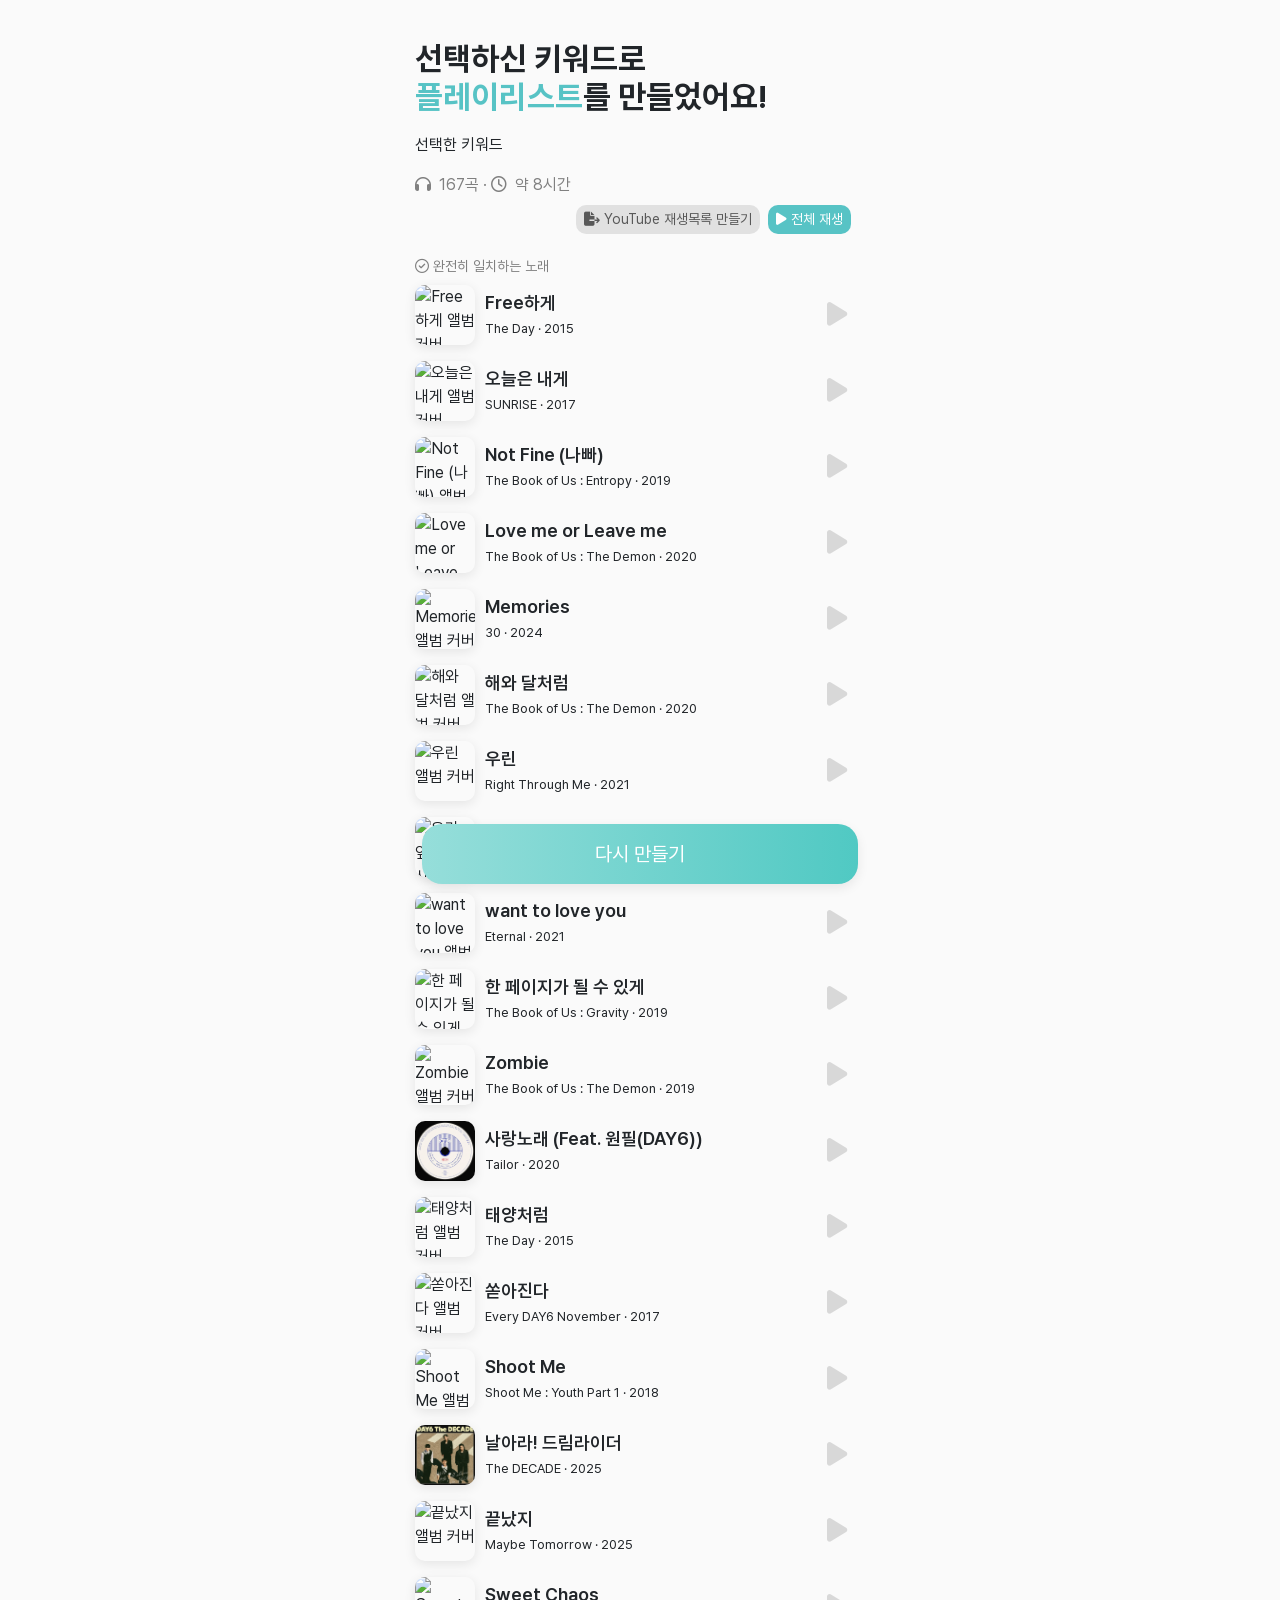
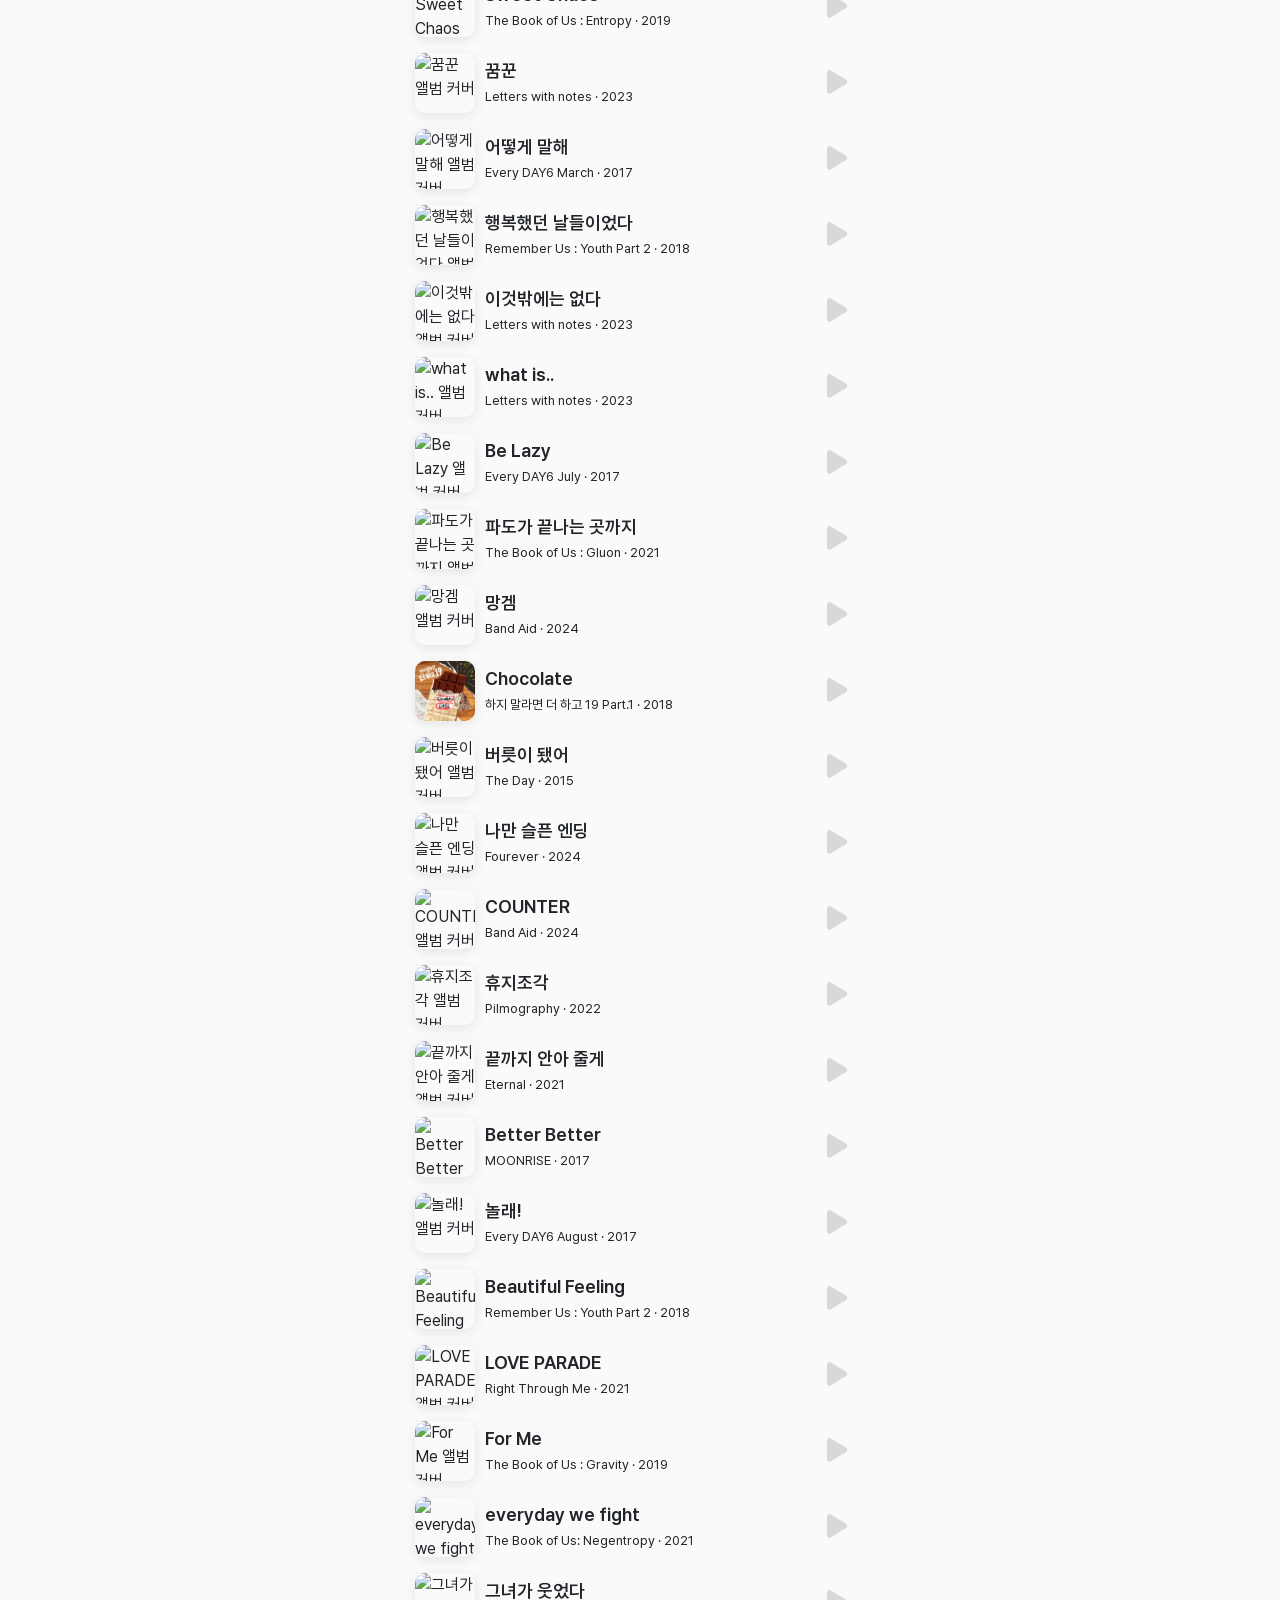
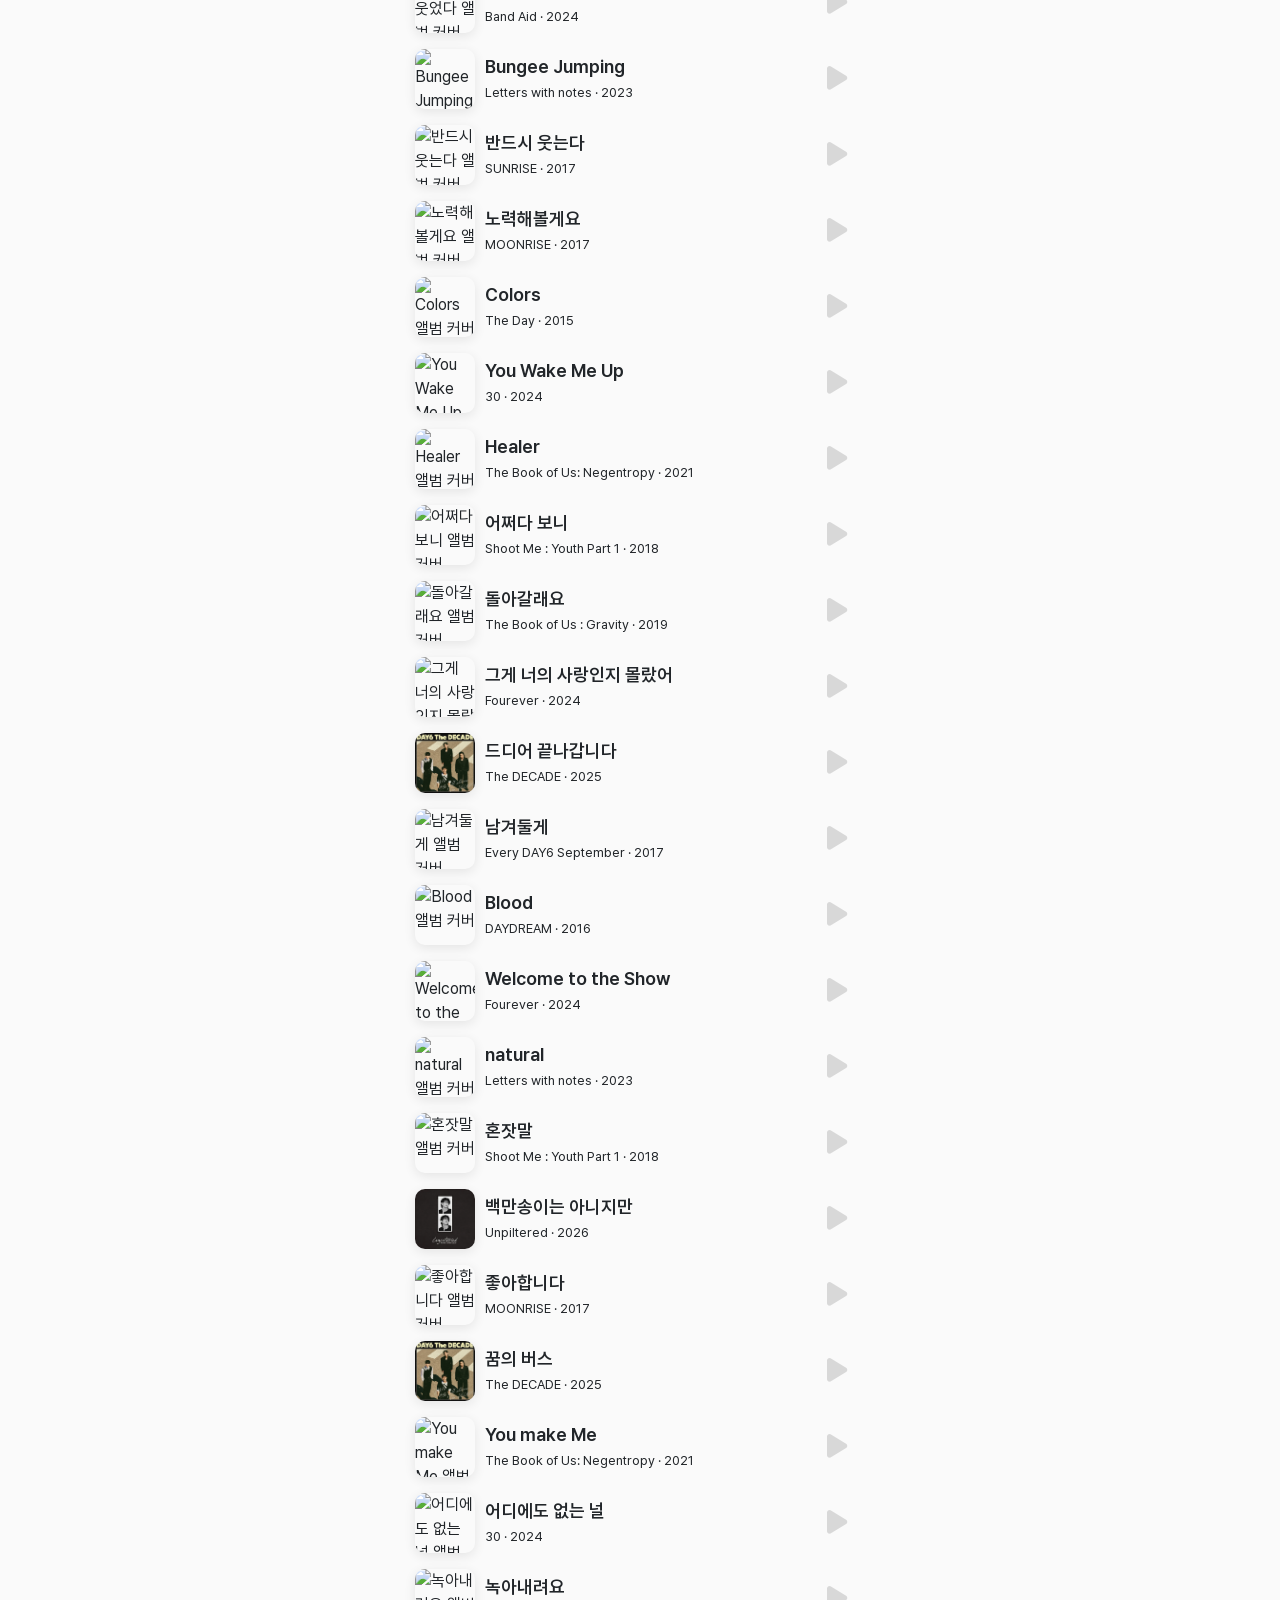
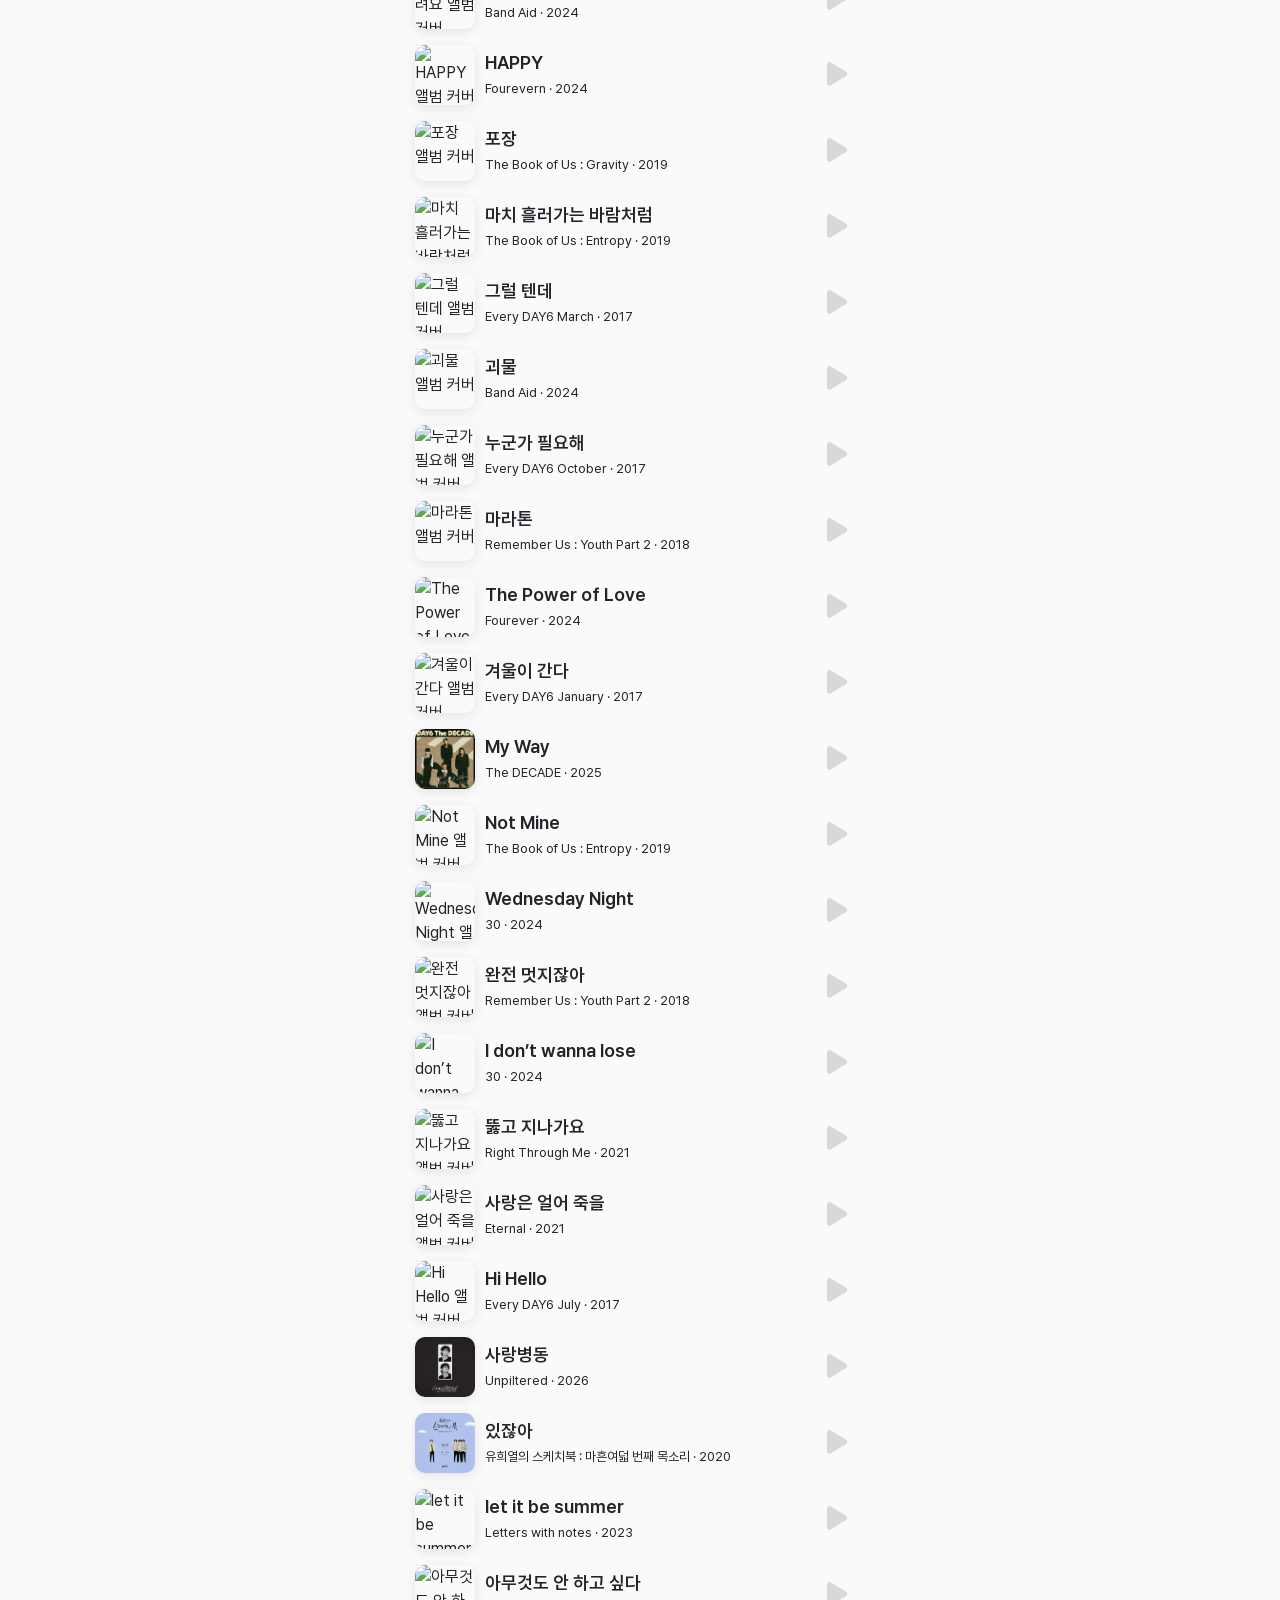
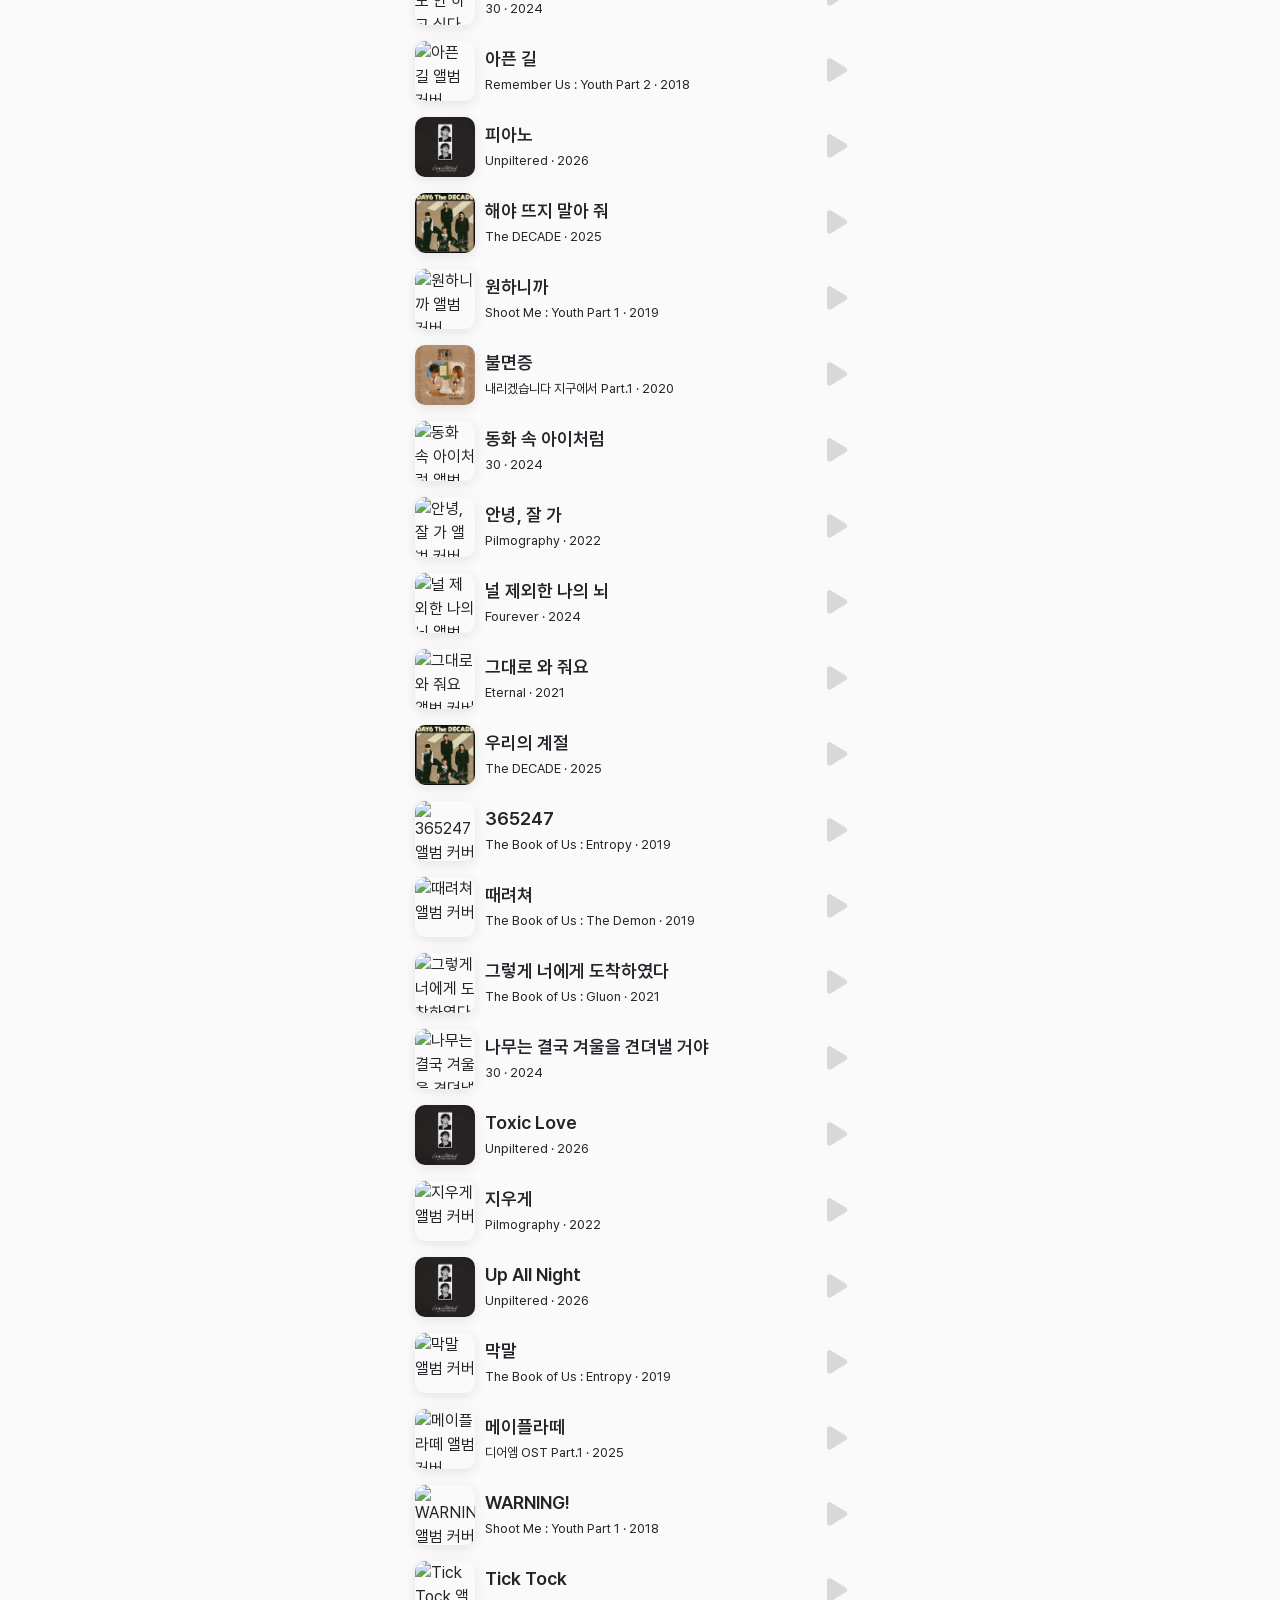
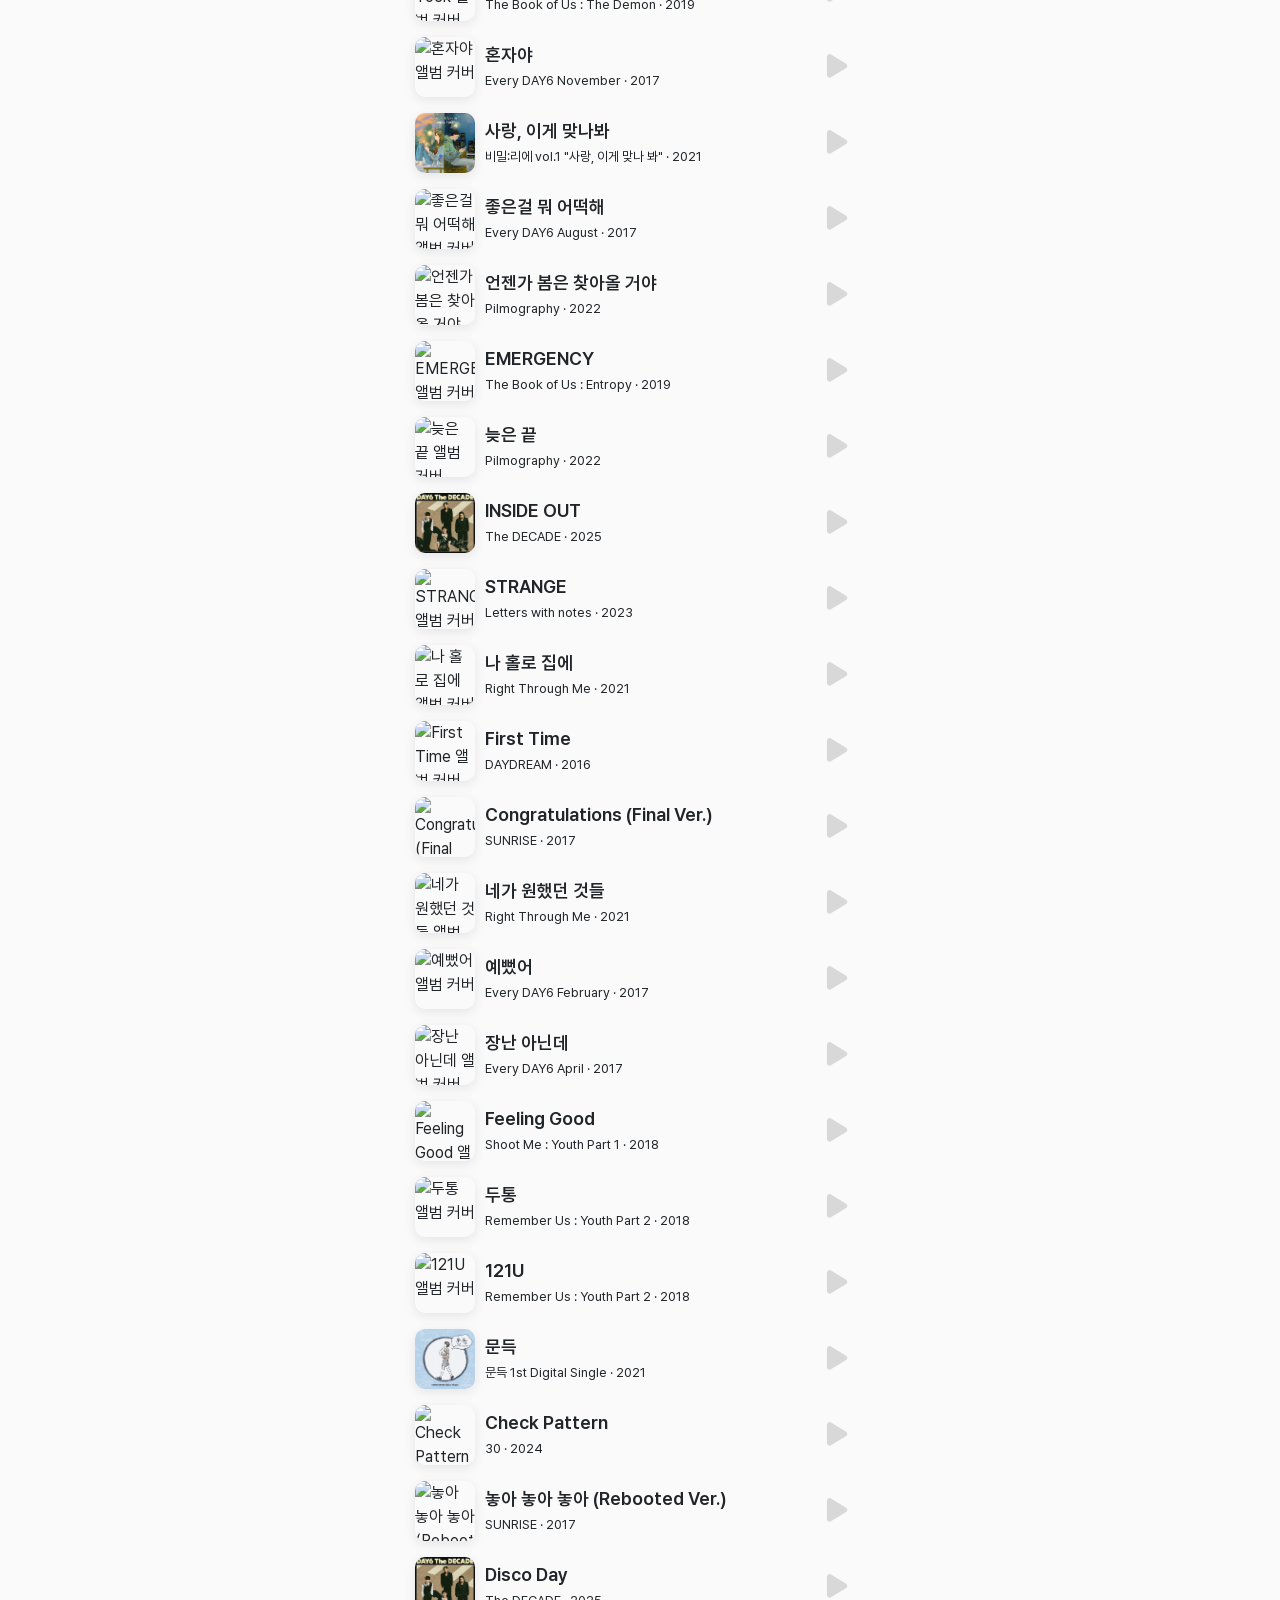
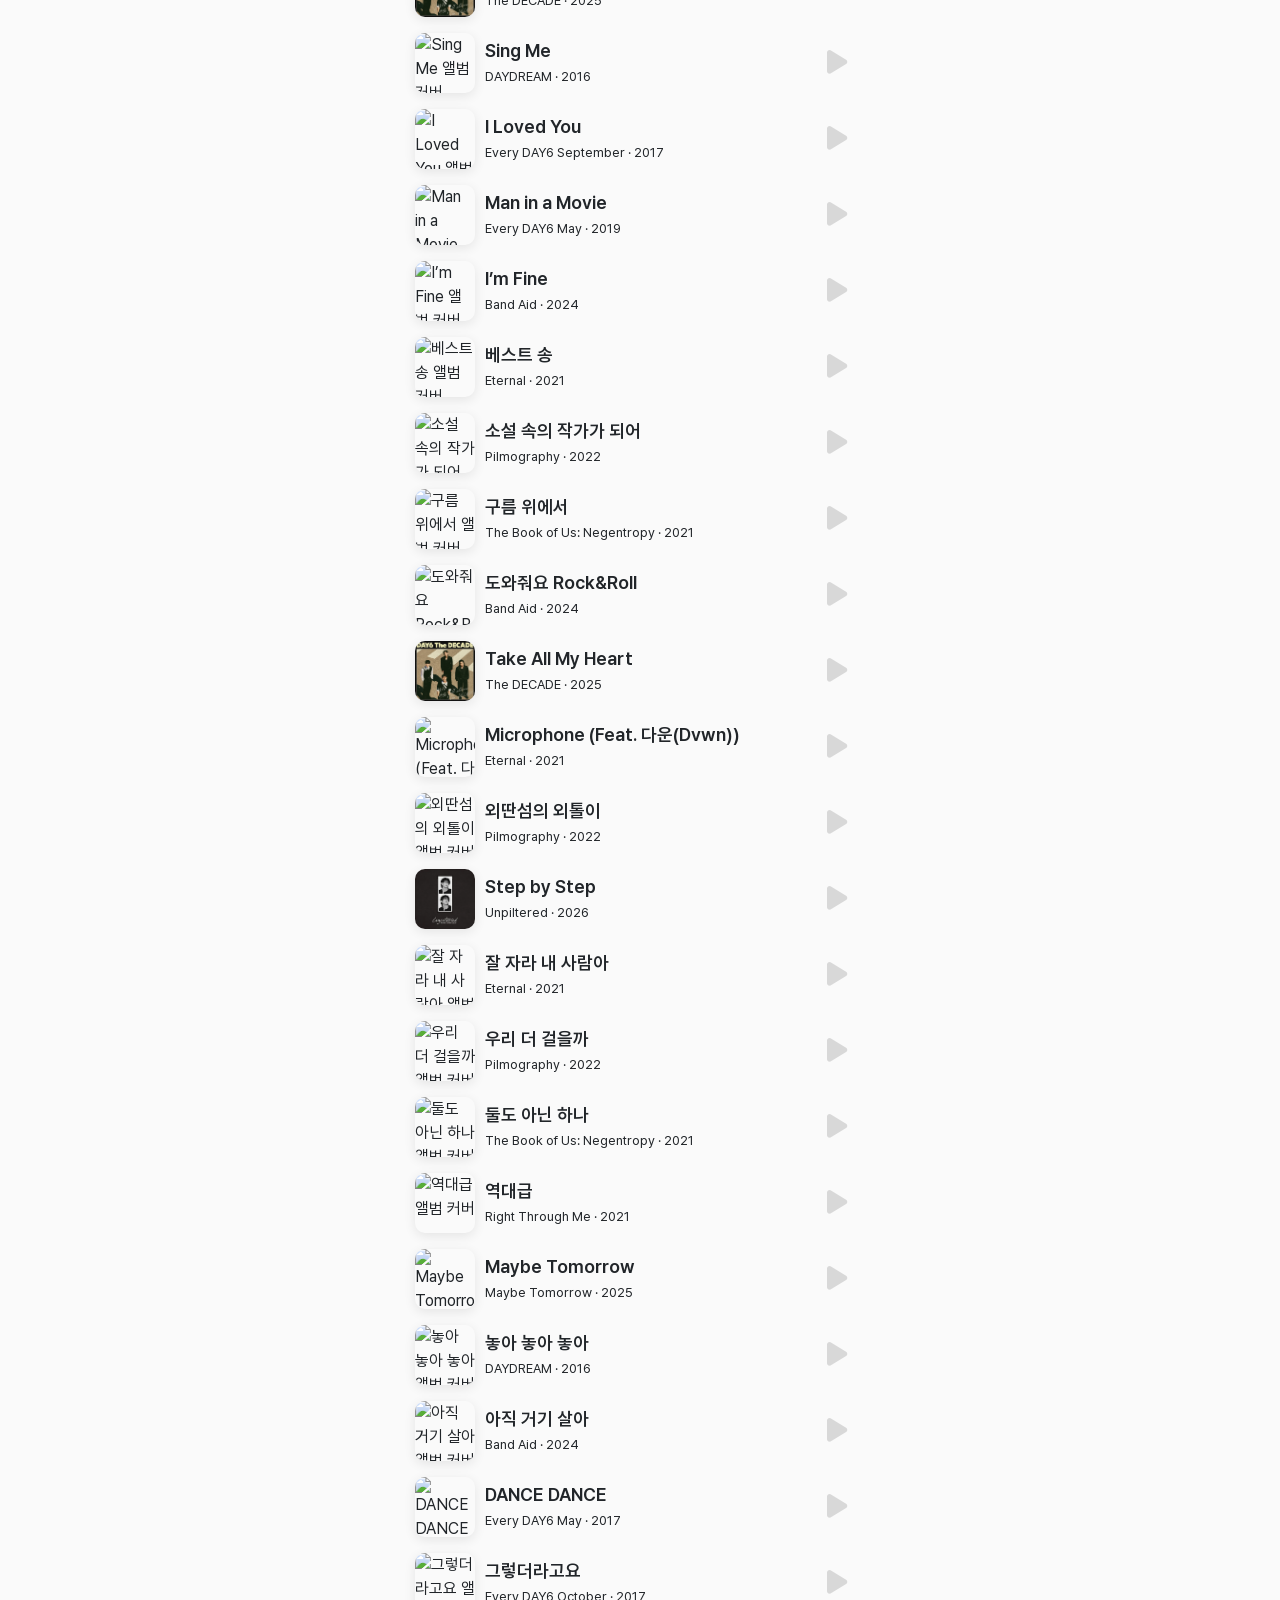
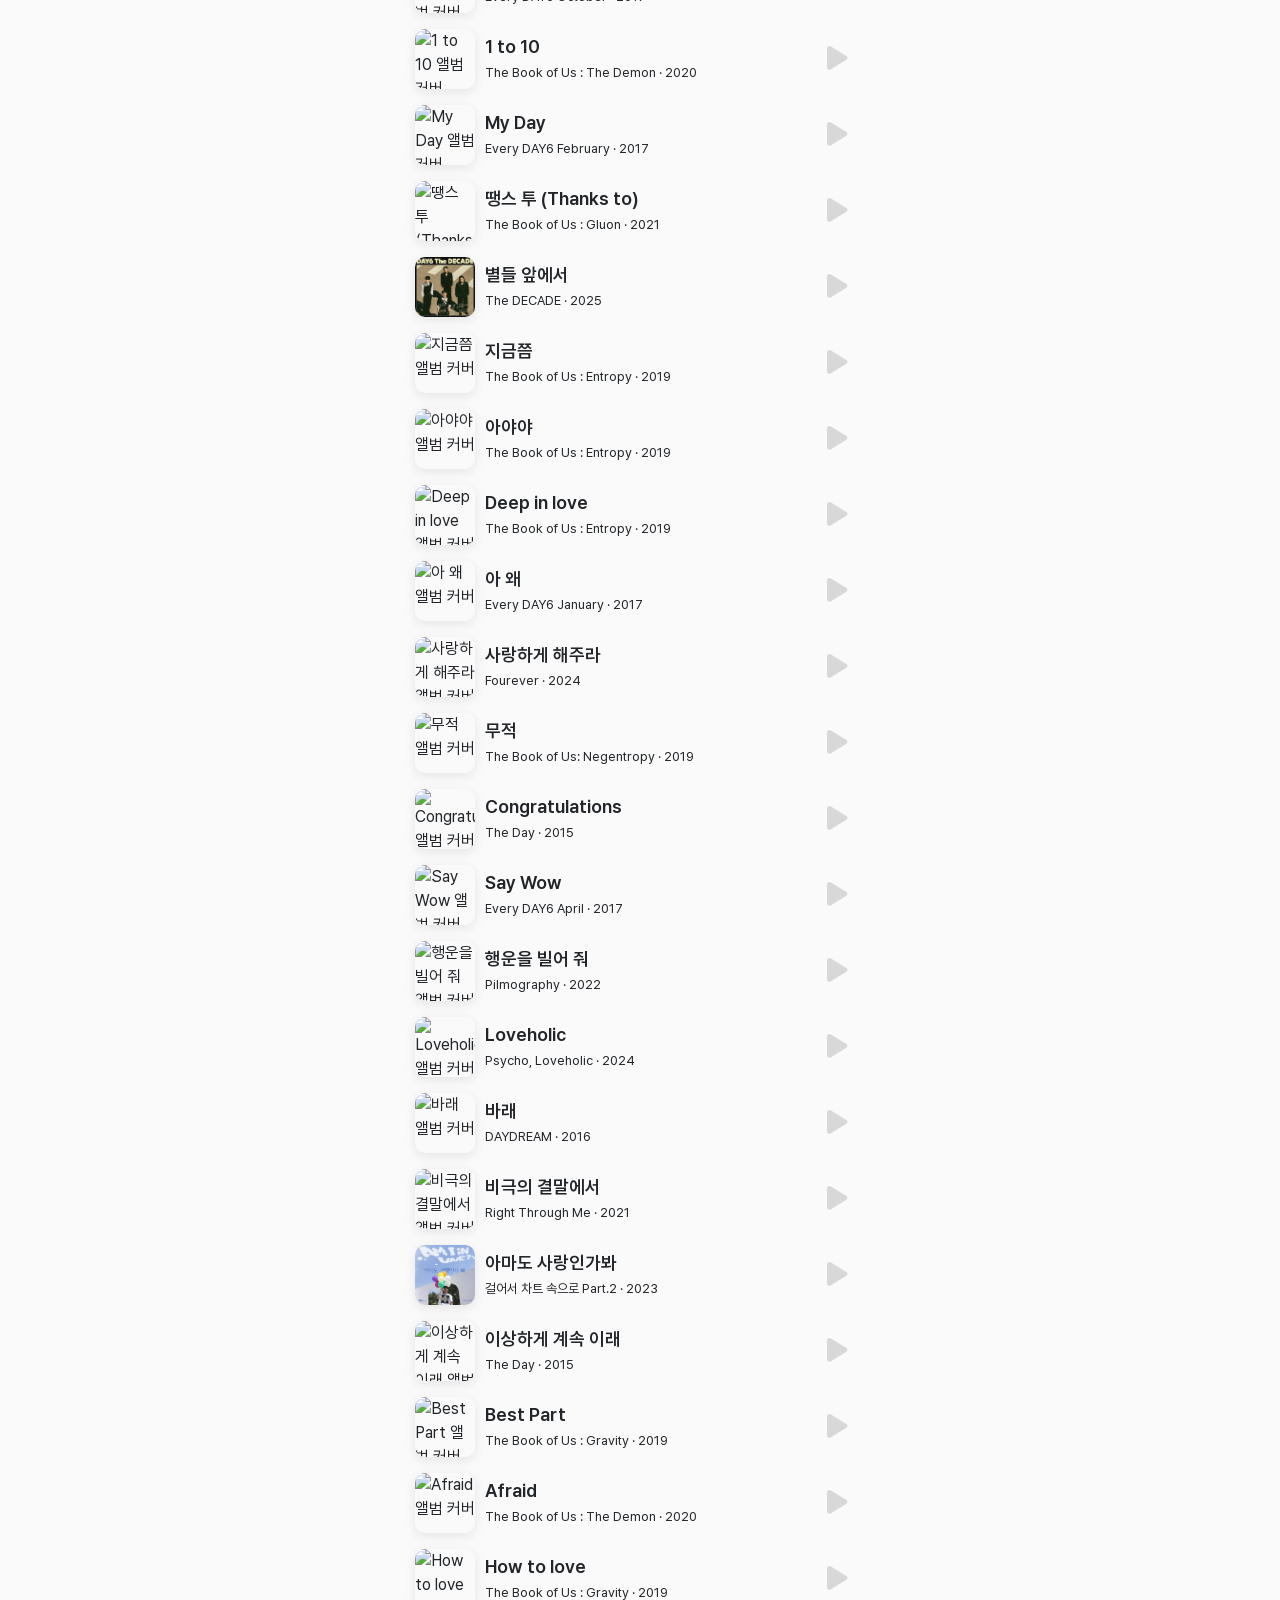
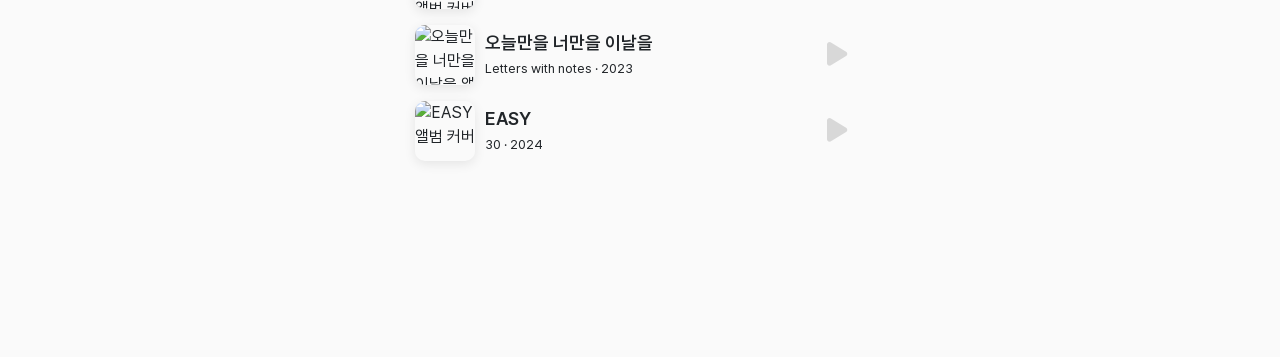
==== commit c99712f5: "UI Update" ====
--- a/result.html
+++ b/result.html
@@ -455,8 +455,9 @@
         filter: blur(0.2px);
       }
       #lyricsContainer.plain-lyrics .lyric-line {
-        opacity: 0.9;
-        color: rgba(255, 255, 255, 0.9);
+        opacity: 1;
+        color: #fff;
+        filter: blur(0);
       }
       .lyric-line.active {
         opacity: 1;
